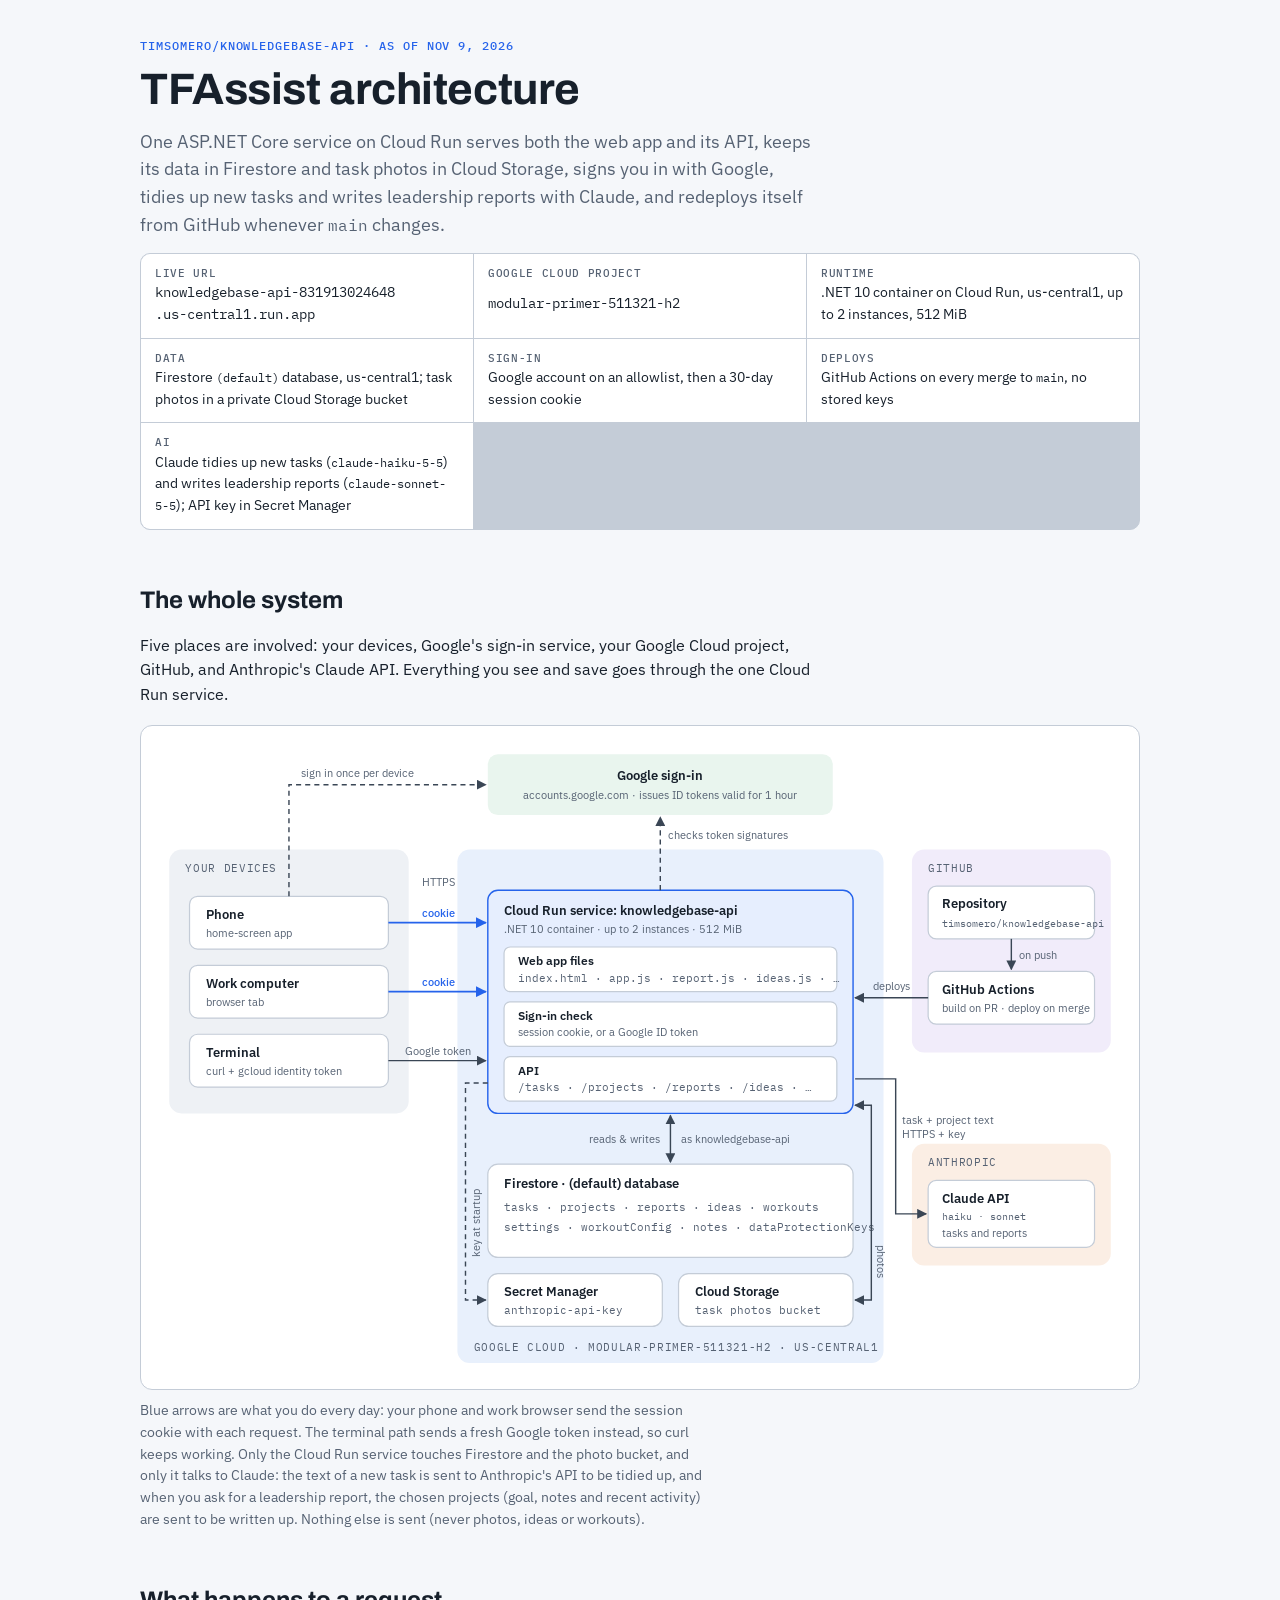
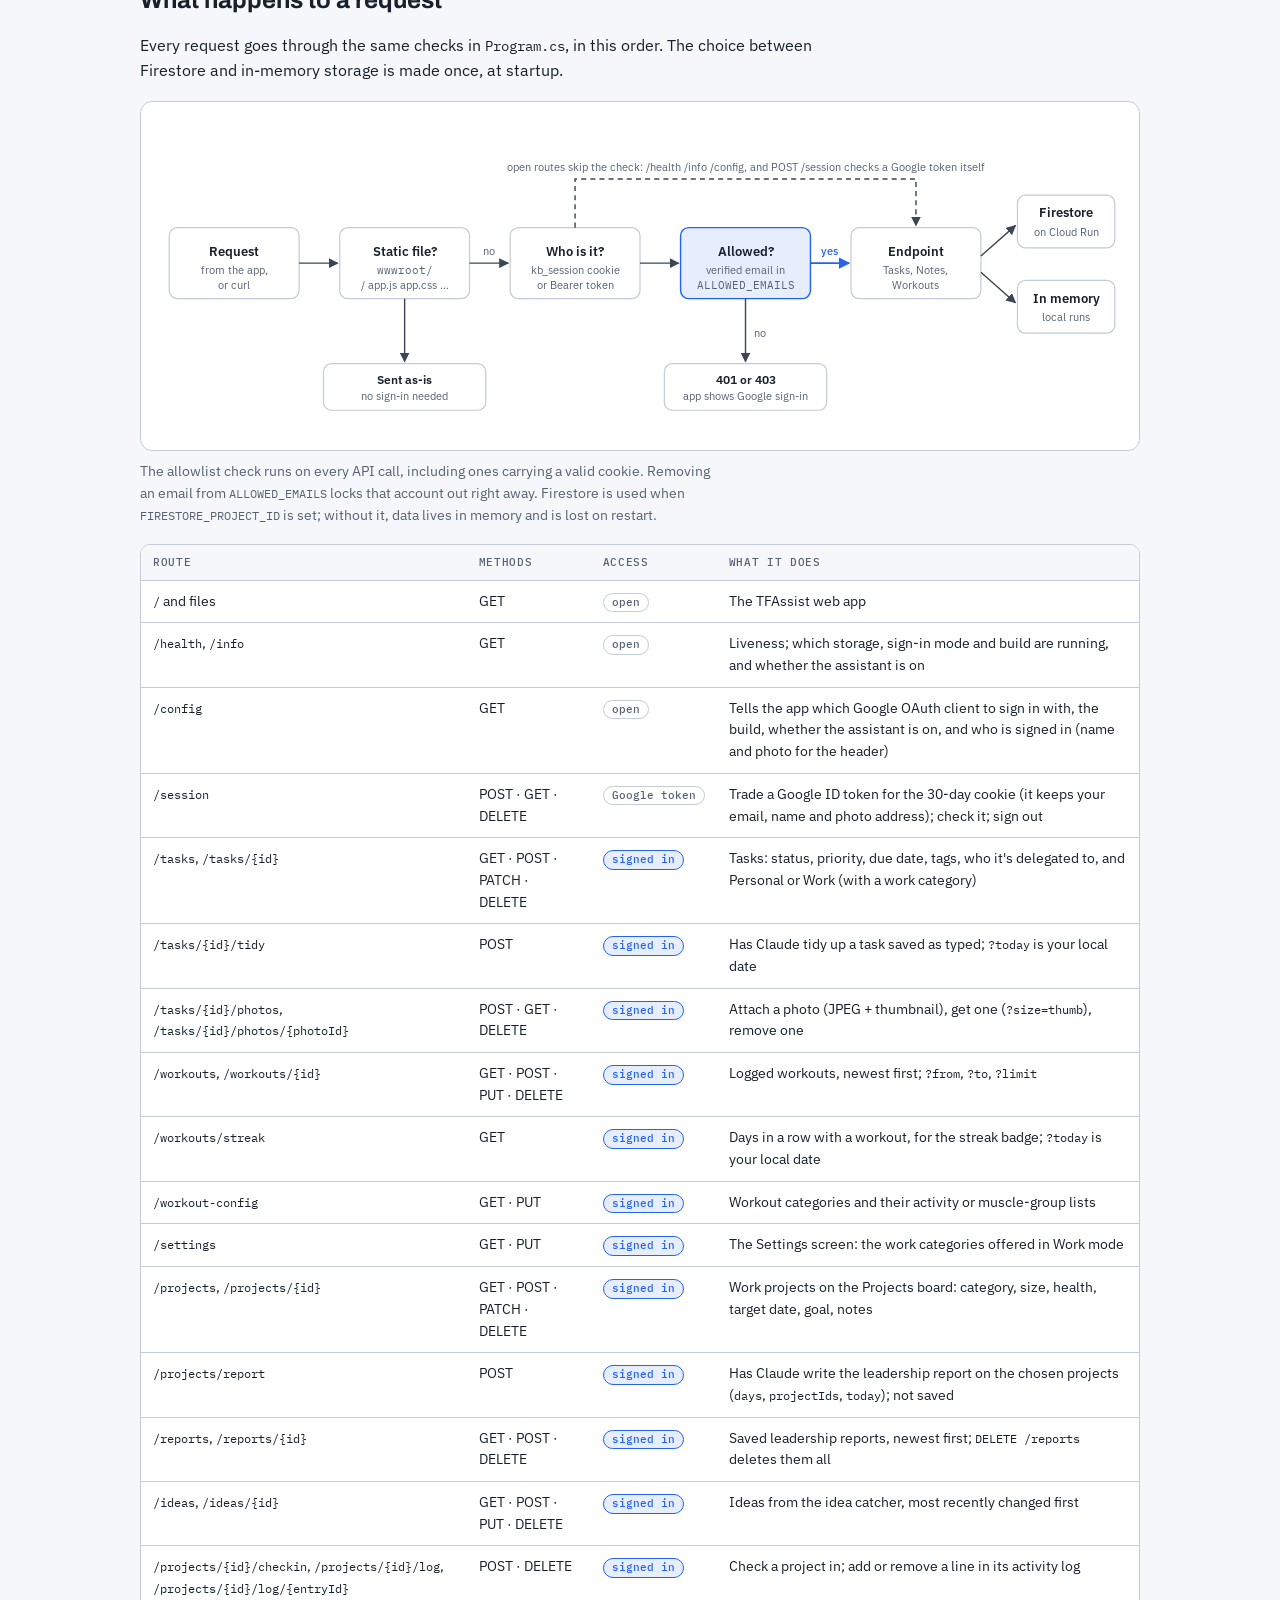
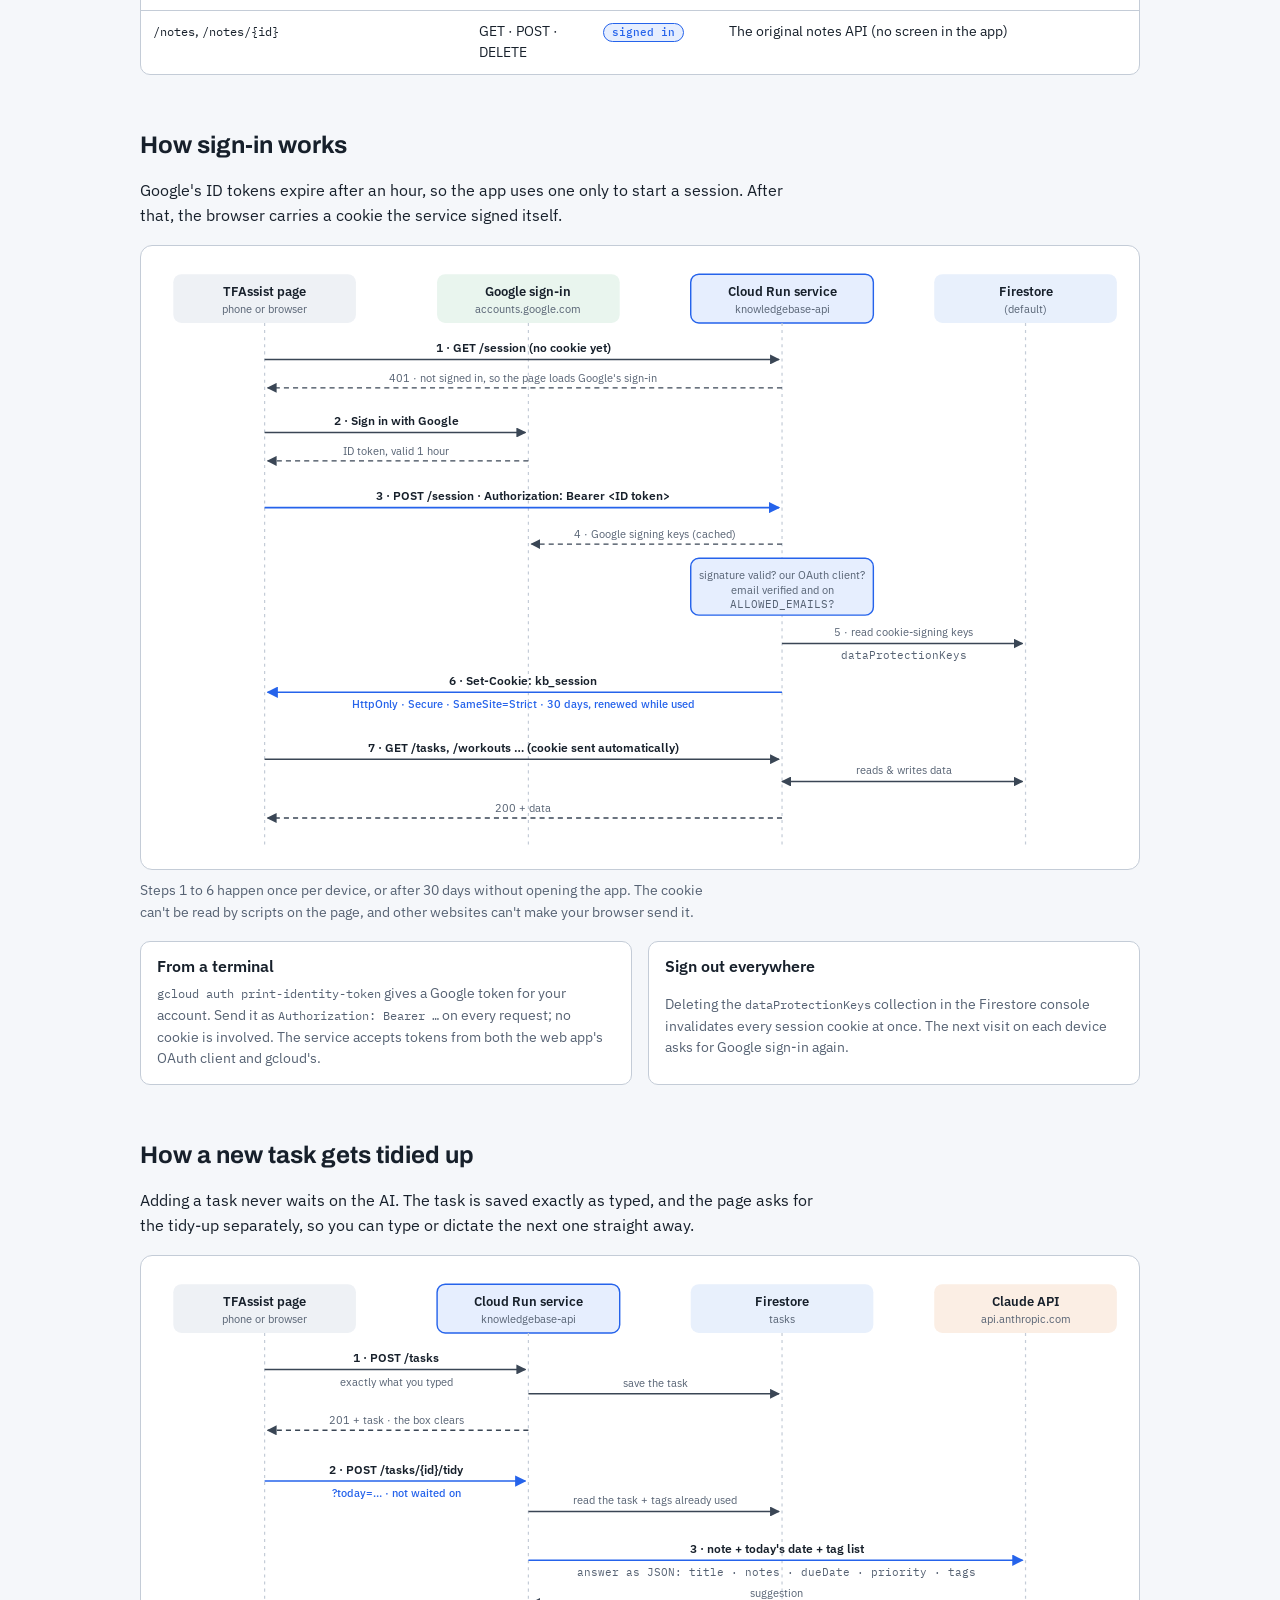
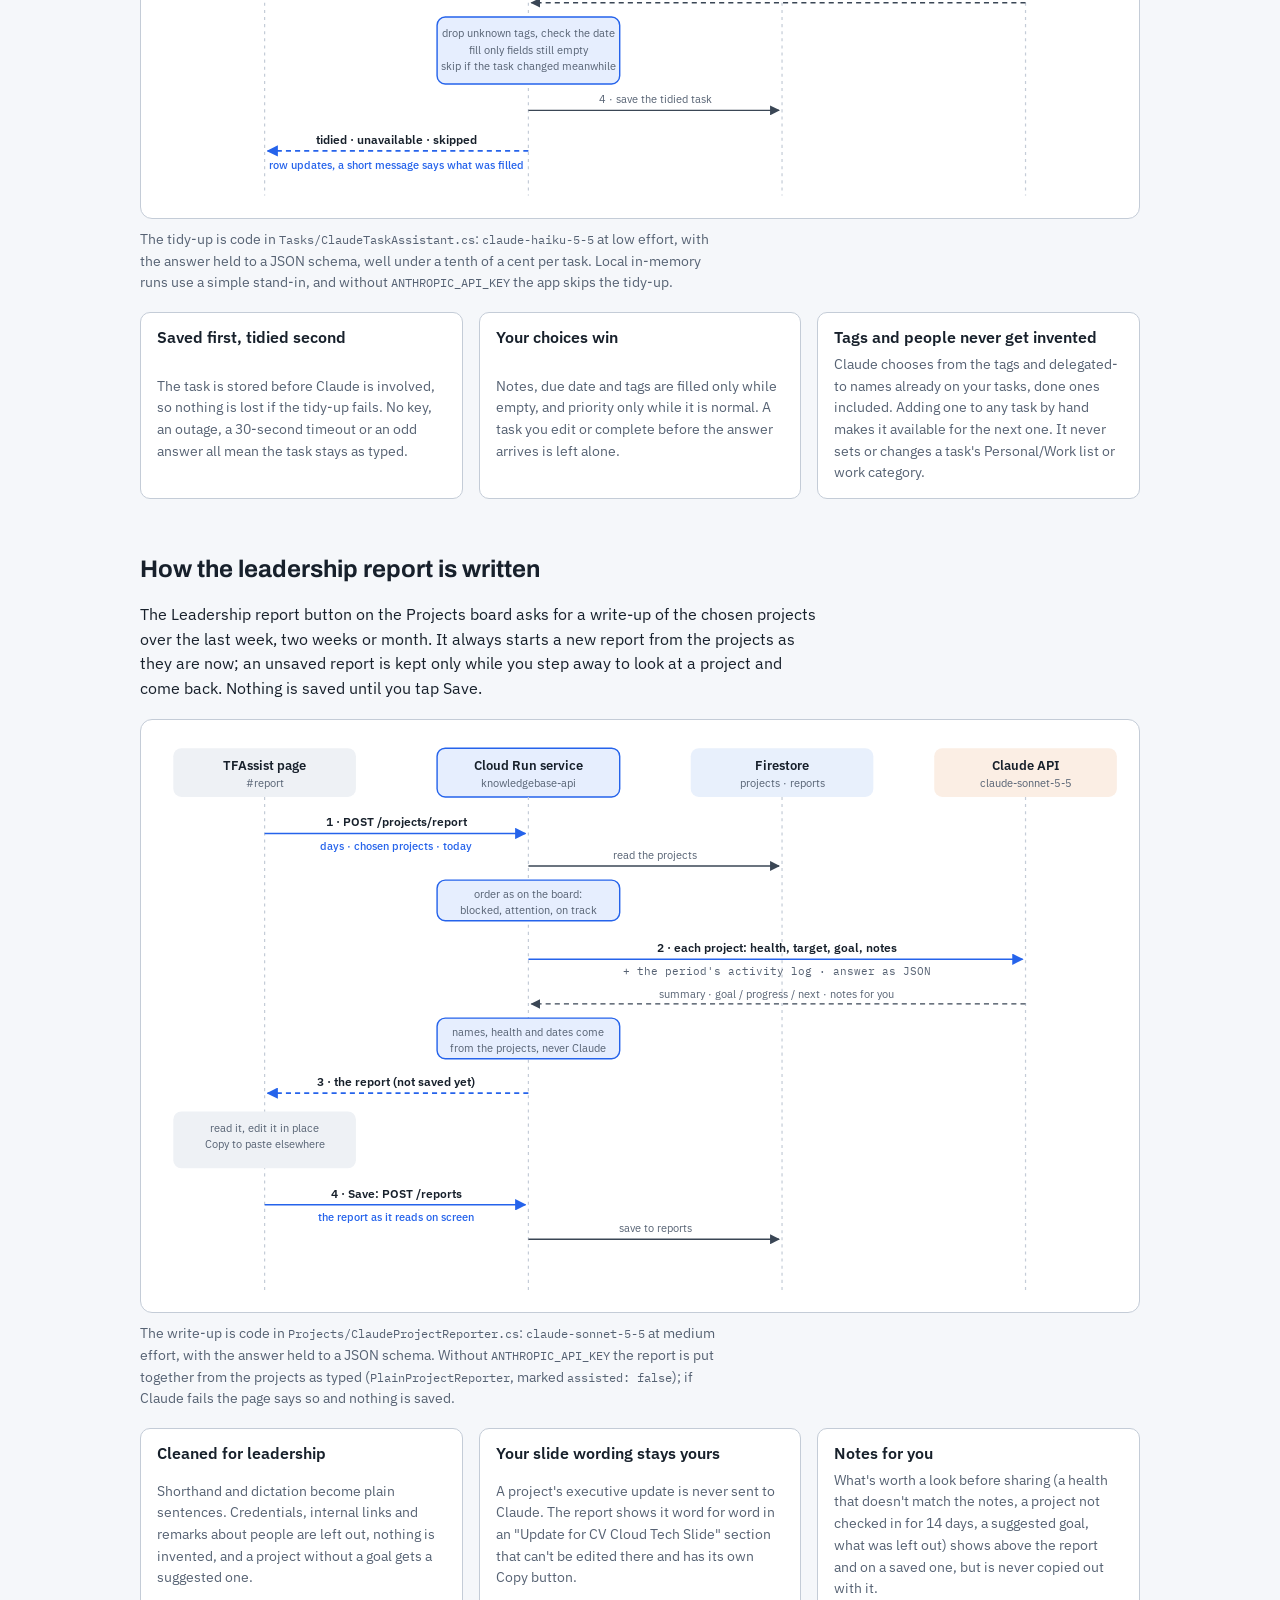
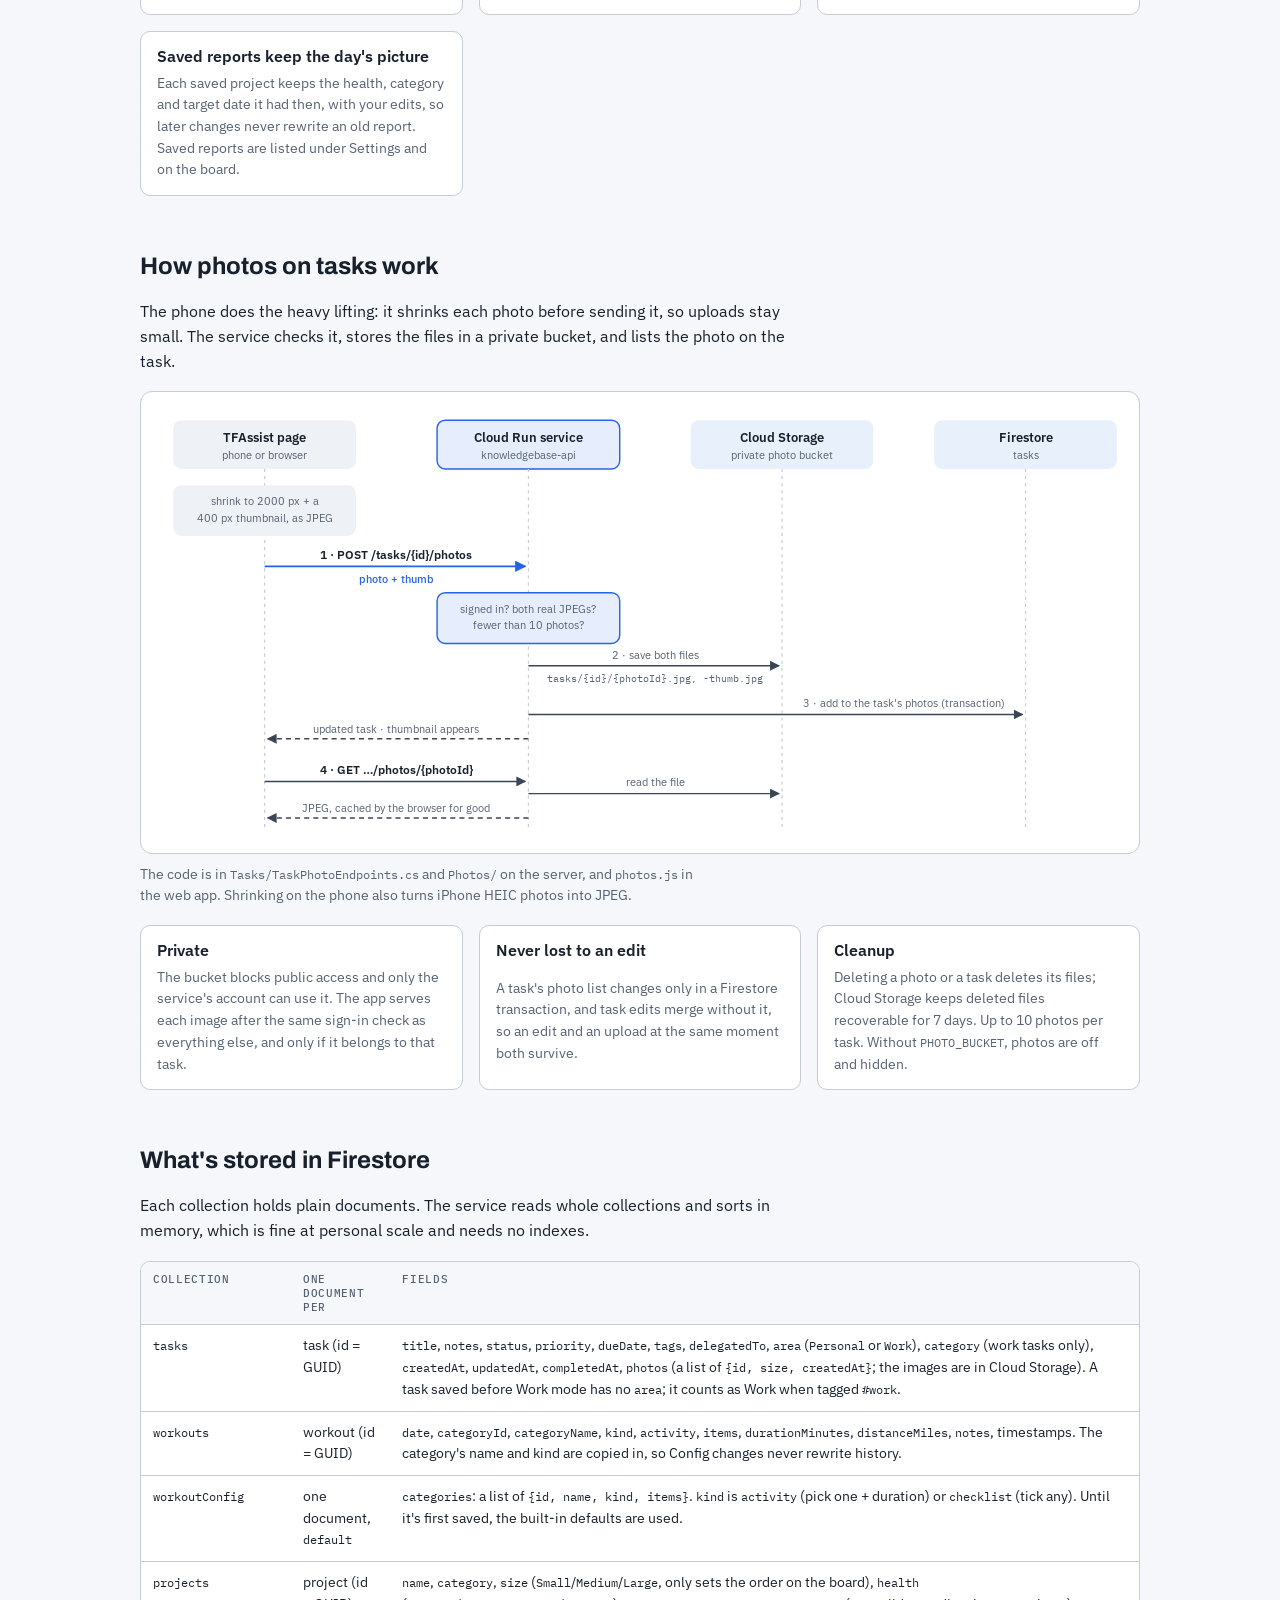
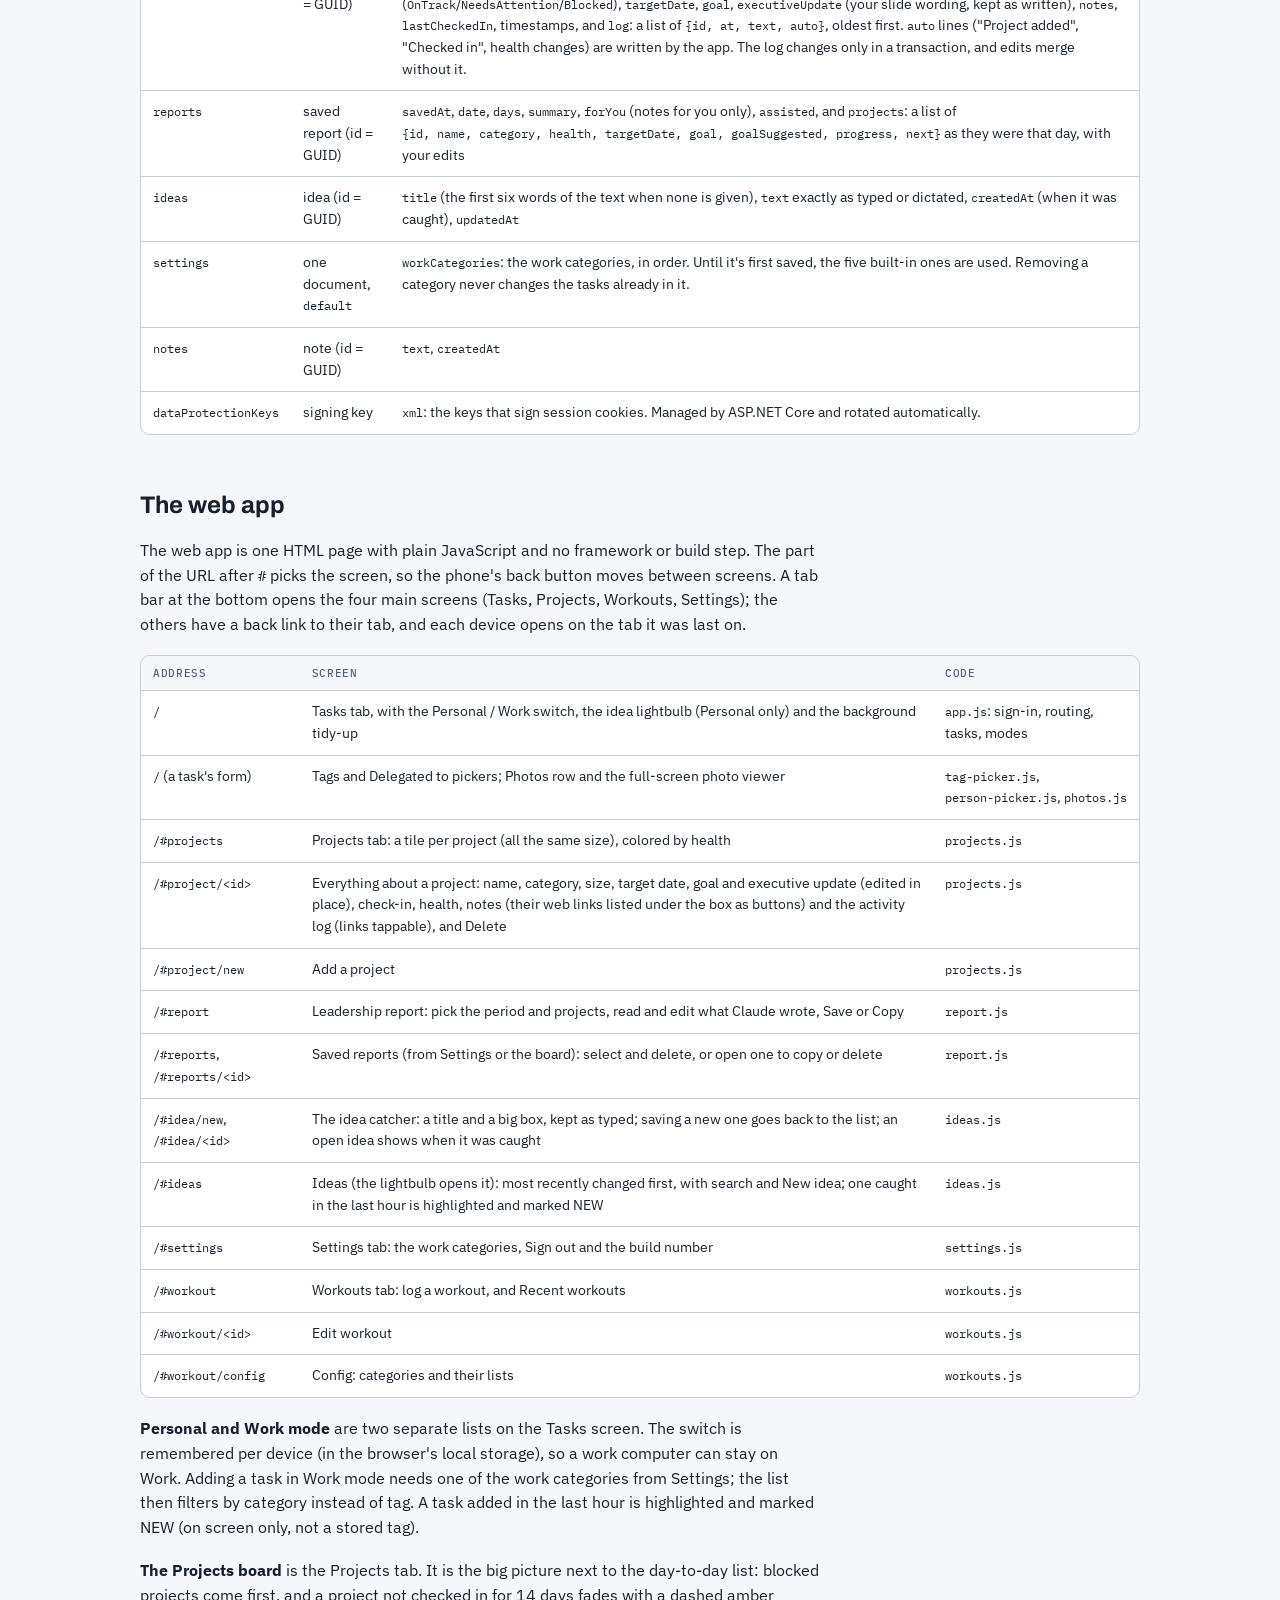
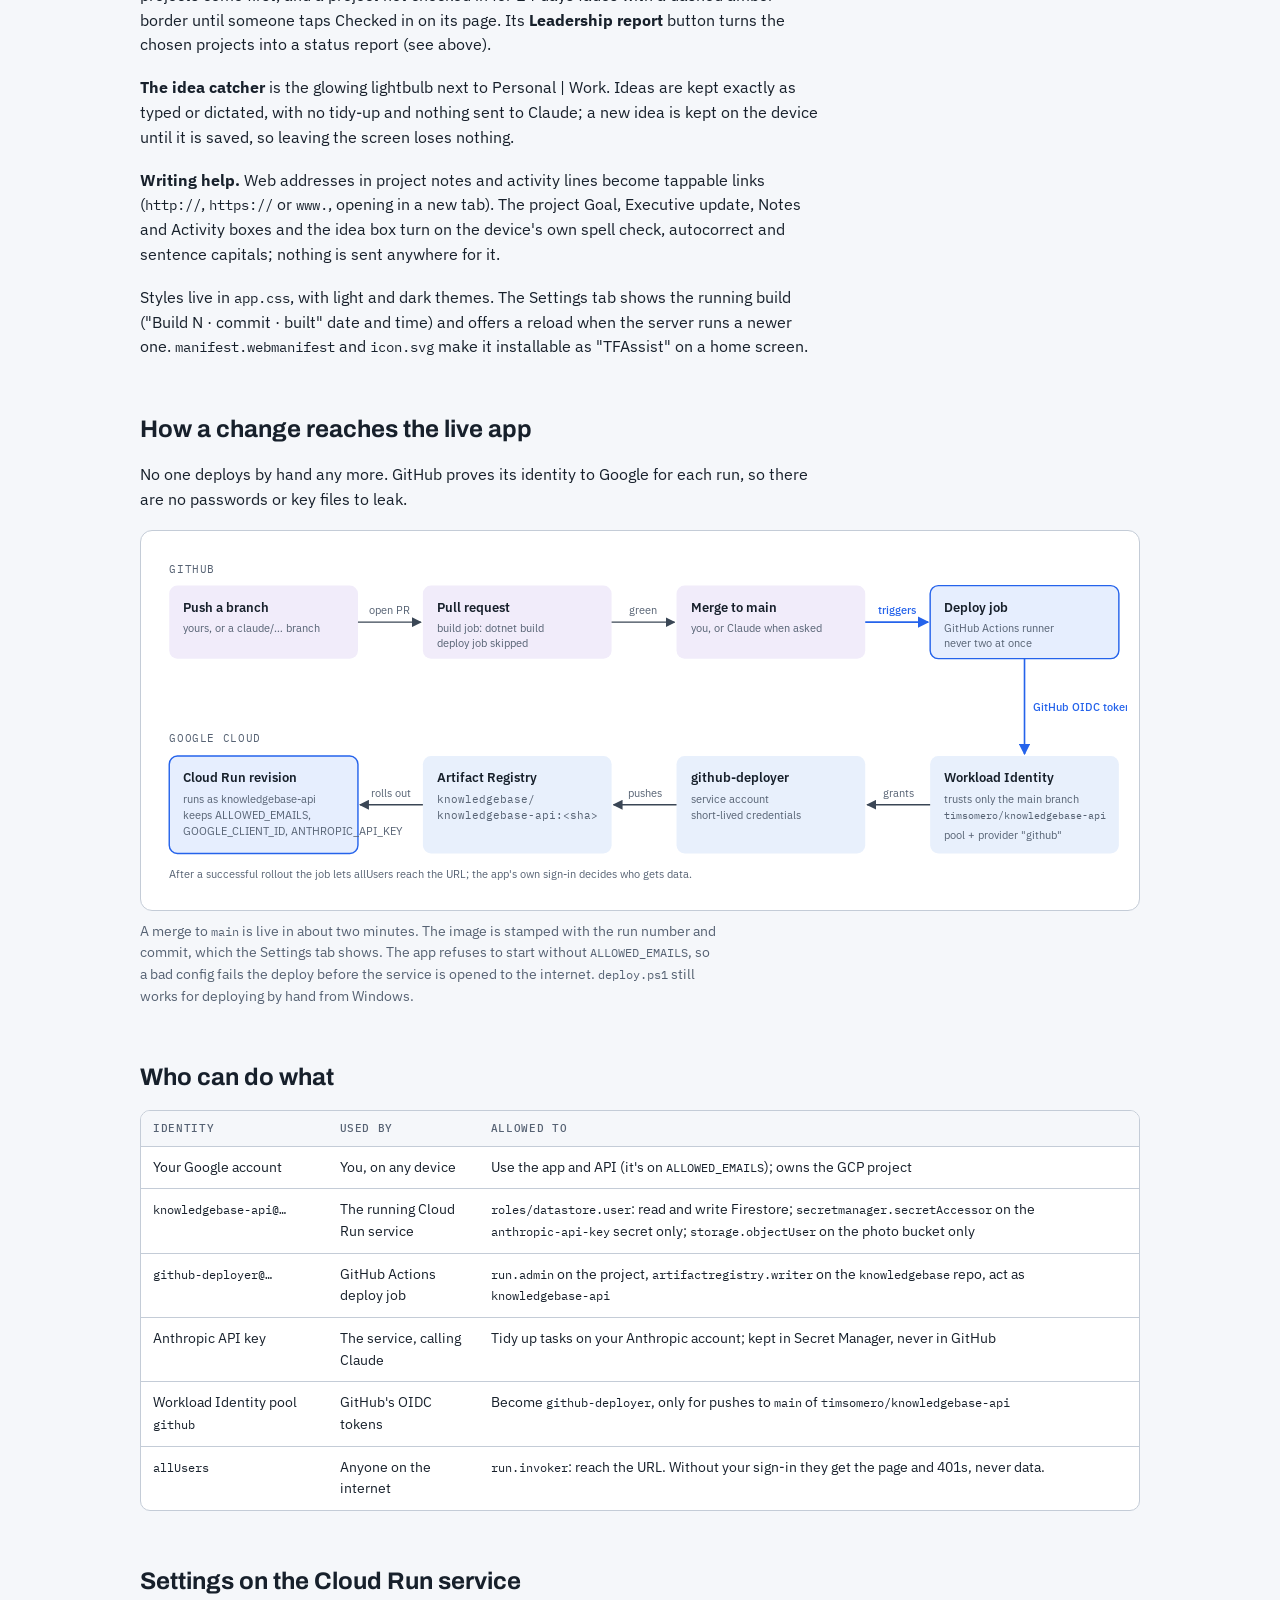
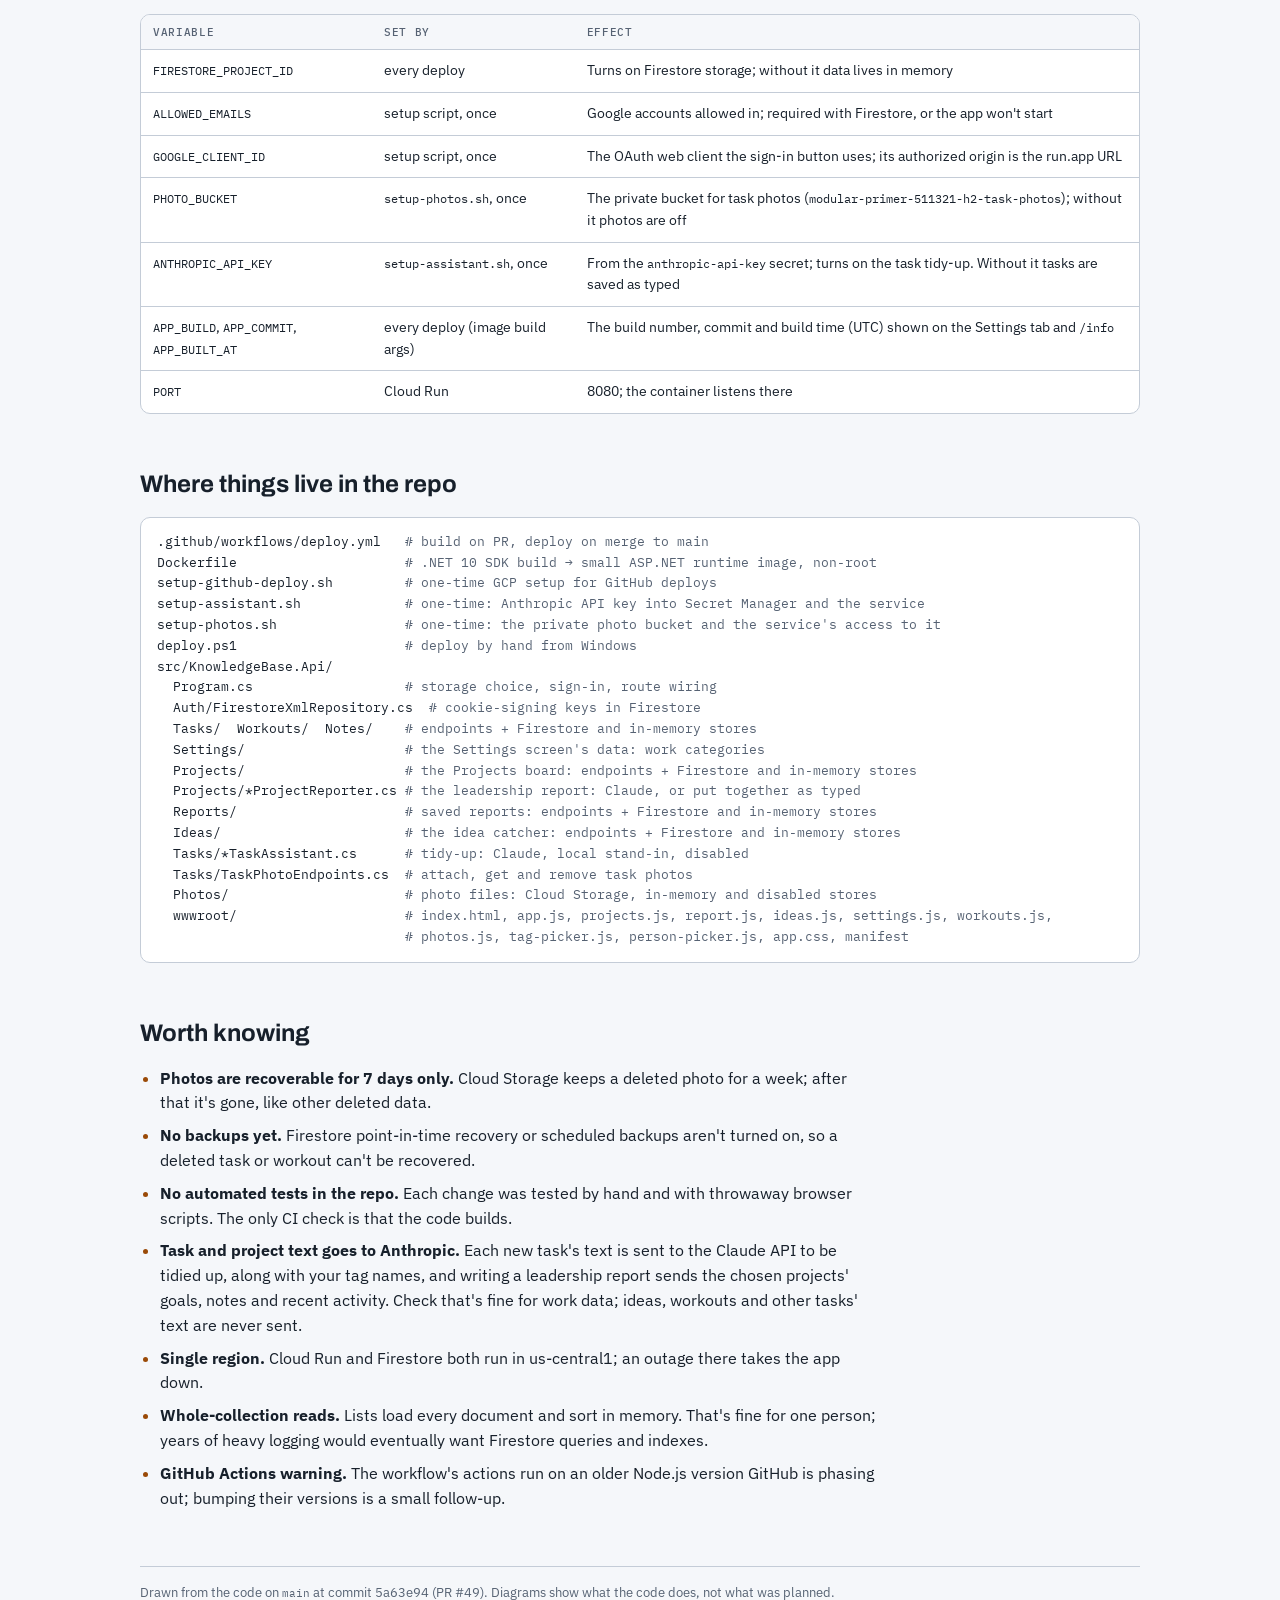
==== docs/architecture.html @ 0ea80b08 "Architecture docs: links, spell check, fresh reports; refresh to PR #49 Both docs now say that web a" ====
<!doctype html>
<html lang="en">
<head>
<meta charset="utf-8">
<meta name="viewport" content="width=device-width, initial-scale=1">
<!-- Architecture overview of TFAssist. Open in a browser; docs/architecture.md has the same content for GitHub. -->
<title>TFAssist Architecture</title>
<link rel="preconnect" href="https://fonts.googleapis.com">
<link rel="preconnect" href="https://fonts.gstatic.com" crossorigin>
<link rel="stylesheet" href="https://fonts.googleapis.com/css2?family=Archivo:wght@600;700&family=IBM+Plex+Sans:wght@400;500;600&family=IBM+Plex+Mono:wght@400;500&display=swap">
<style>
/* Layout: a single reading column of numbered-free sections; each diagram sits in its own scroll box so phones never scroll sideways. */
:root {
  --bg: #f5f7fa;
  --panel: #ffffff;
  --fg: #17202b;
  --muted: #566273;
  --line: #c4ccd7;
  --ink: #3a4655;
  --accent: #2563eb;
  --accent-soft: #e6eefe;
  --z-dev: #eef1f5;
  --z-gcp: #e8f0fc;
  --z-google: #e9f5ee;
  --z-gh: #f1ecfa;
  --z-ai: #fbeee4;
  --warn: #9a4a07;
  --display: "Archivo", "Helvetica Neue", Arial, sans-serif;
  --sans: "IBM Plex Sans", system-ui, -apple-system, "Segoe UI", sans-serif;
  --mono: "IBM Plex Mono", ui-monospace, "SFMono-Regular", Menlo, monospace;
}
@media (prefers-color-scheme: dark) {
  :root:not([data-theme="light"]) {
    --bg: #0f141a; --panel: #161d26; --fg: #e3e8ef; --muted: #9ba7b6; --line: #334050; --ink: #b7c2d0;
    --accent: #7aa7ff; --accent-soft: #1b2a45; --z-dev: #19202a; --z-gcp: #142339; --z-google: #14271d; --z-gh: #211a30; --z-ai: #2b1d14;
    --warn: #f0a35e; color-scheme: dark;
  }
}
:root[data-theme="dark"] {
  --bg: #0f141a; --panel: #161d26; --fg: #e3e8ef; --muted: #9ba7b6; --line: #334050; --ink: #b7c2d0;
  --accent: #7aa7ff; --accent-soft: #1b2a45; --z-dev: #19202a; --z-gcp: #142339; --z-google: #14271d; --z-gh: #211a30; --z-ai: #2b1d14;
  --warn: #f0a35e; color-scheme: dark;
}

body {
  margin: 0;
  background: var(--bg);
  color: var(--fg);
  font: 16px/1.55 var(--sans);
  padding-left: max(16px, env(safe-area-inset-left, 0px));
  padding-right: max(16px, env(safe-area-inset-right, 0px));
}
.wrap { max-width: 1000px; margin: 0 auto; padding-block: 40px 72px; display: grid; gap: 56px; }
header { display: grid; gap: 14px; }
.eyebrow { font: 500 12px/1 var(--mono); letter-spacing: 0.08em; text-transform: uppercase; color: var(--accent); }
h1 { font: 700 clamp(30px, 6vw, 44px)/1.08 var(--display); margin: 0; text-wrap: balance; letter-spacing: -0.01em; }
h2 { font: 700 24px/1.2 var(--display); margin: 0; text-wrap: balance; }
h3 { font: 600 16px/1.3 var(--sans); margin: 0; }
p { margin: 0; max-width: 68ch; }
.lede { font-size: 18px; color: var(--muted); max-width: 62ch; }
section { display: grid; gap: 18px; min-width: 0; }
code, .mono { font-family: var(--mono); font-size: 0.88em; }
a { color: var(--accent); }

.facts { display: grid; grid-template-columns: repeat(auto-fit, minmax(280px, 1fr)); gap: 1px; background: var(--line); border: 1px solid var(--line); border-radius: 10px; overflow: hidden; margin: 0; }
.facts div { background: var(--panel); padding: 12px 14px; display: grid; gap: 2px; min-width: 0; }
.facts dt { font: 500 11px/1.3 var(--mono); letter-spacing: 0.06em; text-transform: uppercase; color: var(--muted); }
.facts dd { margin: 0; font-size: 14px; overflow-wrap: anywhere; }

figure { margin: 0; display: grid; gap: 10px; min-width: 0; }
.scroll { overflow-x: auto; background: var(--panel); border: 1px solid var(--line); border-radius: 12px; padding: 12px; }
.scroll svg { display: block; width: 100%; min-width: 780px; height: auto; color: var(--ink); }
figcaption { font-size: 14px; color: var(--muted); max-width: 72ch; }
.hint { font-size: 12px; color: var(--muted); }
@media (min-width: 820px) { .hint { display: none; } }

/* diagram vocabulary */
.dg text { fill: var(--fg); font-family: var(--sans); }
.dg .t { font-size: 13px; font-weight: 600; }
.dg .s { font-size: 11px; fill: var(--muted); }
.dg .m { font-size: 11px; font-family: var(--mono); fill: var(--muted); }
.dg .lbl { font-size: 11px; fill: var(--muted); }
.dg .lbl-a { font-size: 11px; fill: var(--accent); font-weight: 500; }
.dg .zl { font-size: 10.5px; font-family: var(--mono); letter-spacing: 0.06em; fill: var(--muted); }
.dg .box { fill: var(--panel); stroke: var(--line); stroke-width: 1.2; }
.dg .box-a { fill: var(--accent-soft); stroke: var(--accent); stroke-width: 1.4; }
.dg .z-dev { fill: var(--z-dev); }
.dg .z-gcp { fill: var(--z-gcp); }
.dg .z-google { fill: var(--z-google); }
.dg .z-gh { fill: var(--z-gh); }
.dg .z-ai { fill: var(--z-ai); }
.dg .ln { fill: none; stroke: currentColor; stroke-width: 1.4; }
.dg .ln-a { fill: none; stroke: var(--accent); stroke-width: 1.6; }
.dg .dash { stroke-dasharray: 5 4; }
.dg .life { stroke: var(--line); stroke-width: 1.2; stroke-dasharray: 3 4; }
.dg .head-a { fill: var(--accent); }
.dg .head { fill: currentColor; }

table { border-collapse: collapse; width: 100%; font-size: 14px; min-width: 560px; }
.tbl { overflow-x: auto; border: 1px solid var(--line); border-radius: 10px; background: var(--panel); }
th, td { text-align: left; vertical-align: top; padding: 10px 12px; border-bottom: 1px solid var(--line); }
tr:last-child td { border-bottom: 0; }
th { font: 500 11px/1.3 var(--mono); letter-spacing: 0.06em; text-transform: uppercase; color: var(--muted); background: var(--bg); }
td code { white-space: nowrap; }
.pill { display: inline-block; font: 500 11px/1.6 var(--mono); padding: 0 8px; border-radius: 999px; border: 1px solid var(--line); color: var(--muted); white-space: nowrap; }
.pill.lock { border-color: var(--accent); color: var(--accent); background: var(--accent-soft); }

.two { display: grid; grid-template-columns: repeat(auto-fit, minmax(280px, 1fr)); gap: 16px; }
.note { background: var(--panel); border: 1px solid var(--line); border-radius: 10px; padding: 14px 16px; display: grid; gap: 6px; min-width: 0; }
.note p { font-size: 14px; color: var(--muted); }
pre { margin: 0; overflow-x: auto; background: var(--panel); border: 1px solid var(--line); border-radius: 10px; padding: 14px 16px; font: 13px/1.6 var(--mono); }
pre .c { color: var(--muted); }
ul.gaps { margin: 0; padding-left: 20px; display: grid; gap: 8px; max-width: 72ch; }
ul.gaps li::marker { color: var(--warn); }
footer { font-size: 13px; color: var(--muted); border-top: 1px solid var(--line); padding-top: 16px; }
</style>
</head>
<body>

<div class="wrap">
  <header>
    <span class="eyebrow">timsomero/knowledgebase-api · as of Nov 9, 2026</span>
    <h1>TFAssist architecture</h1>
    <p class="lede">One ASP.NET Core service on Cloud Run serves both the web app and its API, keeps its data in Firestore and task photos in Cloud Storage, signs you in with Google, tidies up new tasks and writes leadership reports with Claude, and redeploys itself from GitHub whenever <code>main</code> changes.</p>
    <dl class="facts">
      <div><dt>Live URL</dt><dd class="mono">knowledgebase-api-831913024648<br>.us-central1.run.app</dd></div>
      <div><dt>Google Cloud project</dt><dd class="mono">modular-primer-511321-h2</dd></div>
      <div><dt>Runtime</dt><dd>.NET 10 container on Cloud Run, us-central1, up to 2 instances, 512 MiB</dd></div>
      <div><dt>Data</dt><dd>Firestore <span class="mono">(default)</span> database, us-central1; task photos in a private Cloud Storage bucket</dd></div>
      <div><dt>Sign-in</dt><dd>Google account on an allowlist, then a 30-day session cookie</dd></div>
      <div><dt>Deploys</dt><dd>GitHub Actions on every merge to <code>main</code>, no stored keys</dd></div>
      <div><dt>AI</dt><dd>Claude tidies up new tasks (<span class="mono">claude-haiku-5-5</span>) and writes leadership reports (<span class="mono">claude-sonnet-5-5</span>); API key in Secret Manager</dd></div>
    </dl>
  </header>

  <section id="overview">
    <h2>The whole system</h2>
    <p>Five places are involved: your devices, Google's sign-in service, your Google Cloud project, GitHub, and Anthropic's Claude API. Everything you see and save goes through the one Cloud Run service.</p>
    <figure>
      <div class="scroll">
        <svg class="dg" viewBox="0 0 960 630" role="img" aria-label="Your phone, work computer and terminal call the Cloud Run service over HTTPS. The service holds the web app files, the sign-in check and the API, and reads and writes Firestore as the knowledgebase-api service account. It gets its Anthropic API key from Secret Manager at startup, keeps task photos in a private Cloud Storage bucket, and sends new tasks to the Claude API to be tidied up. Devices sign in with Google once; the service checks Google token signatures. GitHub Actions deploys new versions to Cloud Run.">
          <defs>
            <marker id="o-h" viewBox="0 0 10 10" refX="9" refY="5" markerWidth="7" markerHeight="7" orient="auto-start-reverse"><path class="head" d="M0 0L10 5L0 10z"/></marker>
            <marker id="o-ha" viewBox="0 0 10 10" refX="9" refY="5" markerWidth="7" markerHeight="7" orient="auto-start-reverse"><path class="head-a" d="M0 0L10 5L0 10z"/></marker>
          </defs>

          <!-- Google sign-in -->
          <rect class="z-google" x="330" y="16" width="340" height="60" rx="10"/>
          <text class="t" x="500" y="41" text-anchor="middle">Google sign-in</text>
          <text class="s" x="500" y="60" text-anchor="middle">accounts.google.com · issues ID tokens valid for 1 hour</text>

          <!-- Devices -->
          <rect class="z-dev" x="16" y="110" width="236" height="260" rx="12"/>
          <text class="zl" x="32" y="132">YOUR DEVICES</text>
          <rect class="box" x="36" y="156" width="196" height="52" rx="8"/>
          <text class="t" x="52" y="178">Phone</text>
          <text class="s" x="52" y="196">home-screen app</text>
          <rect class="box" x="36" y="224" width="196" height="52" rx="8"/>
          <text class="t" x="52" y="246">Work computer</text>
          <text class="s" x="52" y="264">browser tab</text>
          <rect class="box" x="36" y="292" width="196" height="52" rx="8"/>
          <text class="t" x="52" y="314">Terminal</text>
          <text class="s" x="52" y="332">curl + gcloud identity token</text>

          <!-- Google Cloud -->
          <rect class="z-gcp" x="300" y="110" width="420" height="506" rx="12"/>
          <text class="zl" x="316" y="604">GOOGLE CLOUD · MODULAR-PRIMER-511321-H2 · US-CENTRAL1</text>
          <rect class="box-a" x="330" y="150" width="360" height="220" rx="10"/>
          <text class="t" x="346" y="174">Cloud Run service: knowledgebase-api</text>
          <text class="s" x="346" y="192">.NET 10 container · up to 2 instances · 512 MiB</text>
          <rect class="box" x="346" y="206" width="328" height="44" rx="6"/>
          <text class="t" x="360" y="224" style="font-size:12px">Web app files</text>
          <text class="m" x="360" y="240">index.html · app.js · report.js · ideas.js · …</text>
          <rect class="box" x="346" y="260" width="328" height="44" rx="6"/>
          <text class="t" x="360" y="278" style="font-size:12px">Sign-in check</text>
          <text class="s" x="360" y="294">session cookie, or a Google ID token</text>
          <rect class="box" x="346" y="314" width="328" height="44" rx="6"/>
          <text class="t" x="360" y="332" style="font-size:12px">API</text>
          <text class="m" x="360" y="348">/tasks · /projects · /reports · /ideas · …</text>

          <rect class="box" x="330" y="420" width="360" height="92" rx="10"/>
          <text class="t" x="346" y="444">Firestore · (default) database</text>
          <text class="m" x="346" y="466">tasks · projects · reports · ideas · workouts</text>
          <text class="m" x="346" y="486">settings · workoutConfig · notes · dataProtectionKeys</text>

          <rect class="box" x="330" y="528" width="172" height="52" rx="10"/>
          <text class="t" x="346" y="550">Secret Manager</text>
          <text class="m" x="346" y="568">anthropic-api-key</text>
          <rect class="box" x="518" y="528" width="172" height="52" rx="10"/>
          <text class="t" x="534" y="550">Cloud Storage</text>
          <text class="m" x="534" y="568">task photos bucket</text>

          <!-- Anthropic -->
          <rect class="z-ai" x="748" y="400" width="196" height="120" rx="12"/>
          <text class="zl" x="764" y="422">ANTHROPIC</text>
          <rect class="box" x="764" y="436" width="164" height="66" rx="8"/>
          <text class="t" x="778" y="458">Claude API</text>
          <text class="m" x="778" y="475" style="font-size:10px">haiku · sonnet</text>
          <text class="s" x="778" y="492">tasks and reports</text>

          <!-- GitHub -->
          <rect class="z-gh" x="748" y="110" width="196" height="200" rx="12"/>
          <text class="zl" x="764" y="132">GITHUB</text>
          <rect class="box" x="764" y="146" width="164" height="52" rx="8"/>
          <text class="t" x="778" y="168">Repository</text>
          <text class="m" x="778" y="186" style="font-size:10px">timsomero/knowledgebase-api</text>
          <rect class="box" x="764" y="230" width="164" height="52" rx="8"/>
          <text class="t" x="778" y="252">GitHub Actions</text>
          <text class="s" x="778" y="270">build on PR · deploy on merge</text>

          <!-- arrows: devices to service -->
          <text class="lbl" x="281" y="146" text-anchor="middle">HTTPS</text>
          <line class="ln-a" x1="232" y1="182" x2="328" y2="182" marker-end="url(#o-ha)"/>
          <text class="lbl-a" x="281" y="176" text-anchor="middle">cookie</text>
          <line class="ln-a" x1="232" y1="250" x2="328" y2="250" marker-end="url(#o-ha)"/>
          <text class="lbl-a" x="281" y="244" text-anchor="middle">cookie</text>
          <line class="ln" x1="232" y1="318" x2="328" y2="318" marker-end="url(#o-h)"/>
          <text class="lbl" x="281" y="312" text-anchor="middle">Google token</text>

          <!-- sign in with Google -->
          <path class="ln dash" d="M134 156 V46 H328" marker-end="url(#o-h)"/>
          <text class="lbl" x="146" y="38">sign in once per device</text>
          <!-- service checks signatures -->
          <line class="ln dash" x1="500" y1="150" x2="500" y2="78" marker-end="url(#o-h)"/>
          <text class="lbl" x="508" y="100">checks token signatures</text>

          <!-- service to Firestore -->
          <line class="ln" x1="510" y1="372" x2="510" y2="418" marker-start="url(#o-h)" marker-end="url(#o-h)"/>
          <text class="lbl" x="500" y="399" text-anchor="end">reads &amp; writes</text>
          <text class="lbl" x="520" y="399">as knowledgebase-api</text>

          <!-- service to Secret Manager and Claude -->
          <path class="ln dash" d="M330 340 H308 V554 H328" marker-end="url(#o-h)"/>
          <text class="lbl" x="322" y="512" transform="rotate(-90 322 512)">key at startup</text>
          <path class="ln" d="M692 336 H732 V469 H762" marker-end="url(#o-h)"/>
          <path class="ln" d="M692 362 H708 V554 H692" marker-start="url(#o-h)" marker-end="url(#o-h)"/>
          <text class="lbl" x="714" y="500" transform="rotate(90 714 500)">photos</text>
          <text class="lbl" x="738" y="380">task + project text</text>
          <text class="lbl" x="738" y="394">HTTPS + key</text>

          <!-- GitHub -->
          <line class="ln" x1="846" y1="198" x2="846" y2="228" marker-end="url(#o-h)"/>
          <text class="lbl" x="854" y="218">on push</text>
          <line class="ln" x1="764" y1="256" x2="692" y2="256" marker-end="url(#o-h)"/>
          <text class="lbl" x="728" y="248" text-anchor="middle">deploys</text>
        </svg>
      </div>
      <p class="hint">Swipe sideways to see the whole diagram.</p>
      <figcaption>Blue arrows are what you do every day: your phone and work browser send the session cookie with each request. The terminal path sends a fresh Google token instead, so curl keeps working. Only the Cloud Run service touches Firestore and the photo bucket, and only it talks to Claude: the text of a new task is sent to Anthropic's API to be tidied up, and when you ask for a leadership report, the chosen projects (goal, notes and recent activity) are sent to be written up. Nothing else is sent (never photos, ideas or workouts).</figcaption>
    </figure>
  </section>

  <section id="request">
    <h2>What happens to a request</h2>
    <p>Every request goes through the same checks in <code>Program.cs</code>, in this order. The choice between Firestore and in-memory storage is made once, at startup.</p>
    <figure>
      <div class="scroll">
        <svg class="dg" viewBox="0 0 960 320" role="img" aria-label="A request is first matched against the web app files, which are sent without sign-in. Otherwise the service works out who is calling from the session cookie or a bearer token, then checks the email is verified and on the allowlist, returning 401 or 403 if not. Allowed requests reach the endpoint, which uses a store backed by Firestore on Cloud Run or memory when run locally. Health, info, config and session routes skip the allowlist check.">
          <defs>
            <marker id="r-h" viewBox="0 0 10 10" refX="9" refY="5" markerWidth="7" markerHeight="7" orient="auto-start-reverse"><path class="head" d="M0 0L10 5L0 10z"/></marker>
            <marker id="r-ha" viewBox="0 0 10 10" refX="9" refY="5" markerWidth="7" markerHeight="7" orient="auto-start-reverse"><path class="head-a" d="M0 0L10 5L0 10z"/></marker>
          </defs>
          <rect class="box" x="16" y="112" width="128" height="70" rx="8"/>
          <text class="t" x="80" y="140" text-anchor="middle">Request</text>
          <text class="s" x="80" y="158" text-anchor="middle">from the app,</text>
          <text class="s" x="80" y="172" text-anchor="middle">or curl</text>

          <rect class="box" x="184" y="112" width="128" height="70" rx="8"/>
          <text class="t" x="248" y="140" text-anchor="middle">Static file?</text>
          <text class="m" x="248" y="158" text-anchor="middle">wwwroot/</text>
          <text class="s" x="248" y="172" text-anchor="middle">/ app.js app.css …</text>

          <rect class="box" x="352" y="112" width="128" height="70" rx="8"/>
          <text class="t" x="416" y="140" text-anchor="middle">Who is it?</text>
          <text class="s" x="416" y="158" text-anchor="middle">kb_session cookie</text>
          <text class="s" x="416" y="172" text-anchor="middle">or Bearer token</text>

          <rect class="box-a" x="520" y="112" width="128" height="70" rx="8"/>
          <text class="t" x="584" y="140" text-anchor="middle">Allowed?</text>
          <text class="s" x="584" y="158" text-anchor="middle">verified email in</text>
          <text class="m" x="584" y="172" text-anchor="middle">ALLOWED_EMAILS</text>

          <rect class="box" x="688" y="112" width="128" height="70" rx="8"/>
          <text class="t" x="752" y="140" text-anchor="middle">Endpoint</text>
          <text class="s" x="752" y="158" text-anchor="middle">Tasks, Notes,</text>
          <text class="s" x="752" y="172" text-anchor="middle">Workouts</text>

          <rect class="box" x="852" y="80" width="96" height="52" rx="8"/>
          <text class="t" x="900" y="102" text-anchor="middle">Firestore</text>
          <text class="s" x="900" y="120" text-anchor="middle">on Cloud Run</text>
          <rect class="box" x="852" y="164" width="96" height="52" rx="8"/>
          <text class="t" x="900" y="186" text-anchor="middle">In memory</text>
          <text class="s" x="900" y="204" text-anchor="middle">local runs</text>

          <line class="ln" x1="144" y1="147" x2="182" y2="147" marker-end="url(#r-h)"/>
          <line class="ln" x1="312" y1="147" x2="350" y2="147" marker-end="url(#r-h)"/>
          <text class="lbl" x="331" y="139" text-anchor="middle">no</text>
          <line class="ln" x1="480" y1="147" x2="518" y2="147" marker-end="url(#r-h)"/>
          <line class="ln-a" x1="648" y1="147" x2="686" y2="147" marker-end="url(#r-ha)"/>
          <text class="lbl-a" x="667" y="139" text-anchor="middle">yes</text>
          <line class="ln" x1="816" y1="140" x2="850" y2="110" marker-end="url(#r-h)"/>
          <line class="ln" x1="816" y1="156" x2="850" y2="186" marker-end="url(#r-h)"/>

          <!-- branches down -->
          <line class="ln" x1="248" y1="182" x2="248" y2="244" marker-end="url(#r-h)"/>
          <rect class="box" x="168" y="246" width="160" height="46" rx="8"/>
          <text class="t" x="248" y="266" text-anchor="middle" style="font-size:12px">Sent as-is</text>
          <text class="s" x="248" y="282" text-anchor="middle">no sign-in needed</text>

          <line class="ln" x1="584" y1="182" x2="584" y2="244" marker-end="url(#r-h)"/>
          <text class="lbl" x="592" y="220">no</text>
          <rect class="box" x="504" y="246" width="160" height="46" rx="8"/>
          <text class="t" x="584" y="266" text-anchor="middle" style="font-size:12px">401 or 403</text>
          <text class="s" x="584" y="282" text-anchor="middle">app shows Google sign-in</text>

          <!-- open routes skip the allowlist -->
          <path class="ln dash" d="M416 112 V64 H752 V110" marker-end="url(#r-h)"/>
          <text class="lbl" x="584" y="56" text-anchor="middle">open routes skip the check: /health /info /config, and POST /session checks a Google token itself</text>
        </svg>
      </div>
      <p class="hint">Swipe sideways to see the whole diagram.</p>
      <figcaption>The allowlist check runs on every API call, including ones carrying a valid cookie. Removing an email from <code>ALLOWED_EMAILS</code> locks that account out right away. Firestore is used when <code>FIRESTORE_PROJECT_ID</code> is set; without it, data lives in memory and is lost on restart.</figcaption>
    </figure>

    <div class="tbl">
      <table>
        <thead><tr><th>Route</th><th>Methods</th><th>Access</th><th>What it does</th></tr></thead>
        <tbody>
          <tr><td><code>/</code> and files</td><td>GET</td><td><span class="pill">open</span></td><td>The TFAssist web app</td></tr>
          <tr><td><code>/health</code>, <code>/info</code></td><td>GET</td><td><span class="pill">open</span></td><td>Liveness; which storage, sign-in mode and build are running, and whether the assistant is on</td></tr>
          <tr><td><code>/config</code></td><td>GET</td><td><span class="pill">open</span></td><td>Tells the app which Google OAuth client to sign in with, the build, whether the assistant is on, and who is signed in (name and photo for the header)</td></tr>
          <tr><td><code>/session</code></td><td>POST · GET · DELETE</td><td><span class="pill">Google token</span></td><td>Trade a Google ID token for the 30-day cookie (it keeps your email, name and photo address); check it; sign out</td></tr>
          <tr><td><code>/tasks</code>, <code>/tasks/{id}</code></td><td>GET · POST · PATCH · DELETE</td><td><span class="pill lock">signed in</span></td><td>Tasks: status, priority, due date, tags, who it's delegated to, and Personal or Work (with a work category)</td></tr>
          <tr><td><code>/tasks/{id}/tidy</code></td><td>POST</td><td><span class="pill lock">signed in</span></td><td>Has Claude tidy up a task saved as typed; <code>?today</code> is your local date</td></tr>
          <tr><td><code>/tasks/{id}/photos</code>, <code>/tasks/{id}/photos/{photoId}</code></td><td>POST · GET · DELETE</td><td><span class="pill lock">signed in</span></td><td>Attach a photo (JPEG + thumbnail), get one (<code>?size=thumb</code>), remove one</td></tr>
          <tr><td><code>/workouts</code>, <code>/workouts/{id}</code></td><td>GET · POST · PUT · DELETE</td><td><span class="pill lock">signed in</span></td><td>Logged workouts, newest first; <code>?from</code>, <code>?to</code>, <code>?limit</code></td></tr>
          <tr><td><code>/workouts/streak</code></td><td>GET</td><td><span class="pill lock">signed in</span></td><td>Days in a row with a workout, for the streak badge; <code>?today</code> is your local date</td></tr>
          <tr><td><code>/workout-config</code></td><td>GET · PUT</td><td><span class="pill lock">signed in</span></td><td>Workout categories and their activity or muscle-group lists</td></tr>
          <tr><td><code>/settings</code></td><td>GET · PUT</td><td><span class="pill lock">signed in</span></td><td>The Settings screen: the work categories offered in Work mode</td></tr>
          <tr><td><code>/projects</code>, <code>/projects/{id}</code></td><td>GET · POST · PATCH · DELETE</td><td><span class="pill lock">signed in</span></td><td>Work projects on the Projects board: category, size, health, target date, goal, notes</td></tr>
          <tr><td><code>/projects/report</code></td><td>POST</td><td><span class="pill lock">signed in</span></td><td>Has Claude write the leadership report on the chosen projects (<code>days</code>, <code>projectIds</code>, <code>today</code>); not saved</td></tr>
          <tr><td><code>/reports</code>, <code>/reports/{id}</code></td><td>GET · POST · DELETE</td><td><span class="pill lock">signed in</span></td><td>Saved leadership reports, newest first; <code>DELETE /reports</code> deletes them all</td></tr>
          <tr><td><code>/ideas</code>, <code>/ideas/{id}</code></td><td>GET · POST · PUT · DELETE</td><td><span class="pill lock">signed in</span></td><td>Ideas from the idea catcher, most recently changed first</td></tr>
          <tr><td><code>/projects/{id}/checkin</code>, <code>/projects/{id}/log</code>, <code>/projects/{id}/log/{entryId}</code></td><td>POST · DELETE</td><td><span class="pill lock">signed in</span></td><td>Check a project in; add or remove a line in its activity log</td></tr>
          <tr><td><code>/notes</code>, <code>/notes/{id}</code></td><td>GET · POST · DELETE</td><td><span class="pill lock">signed in</span></td><td>The original notes API (no screen in the app)</td></tr>
        </tbody>
      </table>
    </div>
  </section>

  <section id="signin">
    <h2>How sign-in works</h2>
    <p>Google's ID tokens expire after an hour, so the app uses one only to start a session. After that, the browser carries a cookie the service signed itself.</p>
    <figure>
      <div class="scroll">
        <svg class="dg" viewBox="0 0 960 590" role="img" aria-label="Sequence: the page asks the service for a session and gets 401. It signs in with Google and receives a one-hour ID token, then posts it to /session. The service checks the token against Google's signing keys, the OAuth client and the email allowlist, reads its cookie-signing keys from Firestore, and returns a 30-day HttpOnly session cookie. Later API calls send the cookie automatically and renew it.">
          <defs>
            <marker id="s-h" viewBox="0 0 10 10" refX="9" refY="5" markerWidth="7" markerHeight="7" orient="auto-start-reverse"><path class="head" d="M0 0L10 5L0 10z"/></marker>
            <marker id="s-ha" viewBox="0 0 10 10" refX="9" refY="5" markerWidth="7" markerHeight="7" orient="auto-start-reverse"><path class="head-a" d="M0 0L10 5L0 10z"/></marker>
          </defs>
          <!-- lanes -->
          <rect class="z-dev" x="20" y="16" width="180" height="48" rx="8"/>
          <text class="t" x="110" y="37" text-anchor="middle">TFAssist page</text>
          <text class="s" x="110" y="54" text-anchor="middle">phone or browser</text>
          <rect class="z-google" x="280" y="16" width="180" height="48" rx="8"/>
          <text class="t" x="370" y="37" text-anchor="middle">Google sign-in</text>
          <text class="s" x="370" y="54" text-anchor="middle">accounts.google.com</text>
          <rect class="box-a" x="530" y="16" width="180" height="48" rx="8"/>
          <text class="t" x="620" y="37" text-anchor="middle">Cloud Run service</text>
          <text class="s" x="620" y="54" text-anchor="middle">knowledgebase-api</text>
          <rect class="z-gcp" x="770" y="16" width="180" height="48" rx="8"/>
          <text class="t" x="860" y="37" text-anchor="middle">Firestore</text>
          <text class="s" x="860" y="54" text-anchor="middle">(default)</text>
          <line class="life" x1="110" y1="64" x2="110" y2="580"/>
          <line class="life" x1="370" y1="64" x2="370" y2="580"/>
          <line class="life" x1="620" y1="64" x2="620" y2="580"/>
          <line class="life" x1="860" y1="64" x2="860" y2="580"/>

          <!-- 1 -->
          <line class="ln" x1="110" y1="100" x2="617" y2="100" marker-end="url(#s-h)"/>
          <text class="t" x="365" y="93" text-anchor="middle" style="font-size:12px">1 · GET /session (no cookie yet)</text>
          <line class="ln dash" x1="620" y1="128" x2="113" y2="128" marker-end="url(#s-h)"/>
          <text class="lbl" x="365" y="122" text-anchor="middle">401 · not signed in, so the page loads Google's sign-in</text>
          <!-- 2 -->
          <line class="ln" x1="110" y1="172" x2="367" y2="172" marker-end="url(#s-h)"/>
          <text class="t" x="240" y="165" text-anchor="middle" style="font-size:12px">2 · Sign in with Google</text>
          <line class="ln dash" x1="370" y1="200" x2="113" y2="200" marker-end="url(#s-h)"/>
          <text class="lbl" x="240" y="194" text-anchor="middle">ID token, valid 1 hour</text>
          <!-- 3 -->
          <line class="ln-a" x1="110" y1="246" x2="617" y2="246" marker-end="url(#s-ha)"/>
          <text class="t" x="365" y="239" text-anchor="middle" style="font-size:12px">3 · POST /session · Authorization: Bearer &lt;ID token&gt;</text>
          <!-- 4 -->
          <line class="ln dash" x1="620" y1="282" x2="373" y2="282" marker-end="url(#s-h)"/>
          <text class="lbl" x="495" y="276" text-anchor="middle">4 · Google signing keys (cached)</text>
          <rect class="box-a" x="530" y="296" width="180" height="56" rx="8"/>
          <text class="s" x="620" y="316" text-anchor="middle">signature valid? our OAuth client?</text>
          <text class="s" x="620" y="331" text-anchor="middle">email verified and on</text>
          <text class="m" x="620" y="345" text-anchor="middle">ALLOWED_EMAILS?</text>
          <!-- 5 -->
          <line class="ln" x1="620" y1="380" x2="857" y2="380" marker-end="url(#s-h)"/>
          <text class="lbl" x="740" y="373" text-anchor="middle">5 · read cookie-signing keys</text>
          <text class="m" x="740" y="395" text-anchor="middle">dataProtectionKeys</text>
          <!-- 6 -->
          <line class="ln-a" x1="620" y1="428" x2="113" y2="428" marker-end="url(#s-ha)"/>
          <text class="t" x="365" y="421" text-anchor="middle" style="font-size:12px">6 · Set-Cookie: kb_session</text>
          <text class="lbl-a" x="365" y="444" text-anchor="middle">HttpOnly · Secure · SameSite=Strict · 30 days, renewed while used</text>
          <!-- 7 -->
          <line class="ln" x1="110" y1="494" x2="617" y2="494" marker-end="url(#s-h)"/>
          <text class="t" x="365" y="487" text-anchor="middle" style="font-size:12px">7 · GET /tasks, /workouts … (cookie sent automatically)</text>
          <line class="ln" x1="620" y1="516" x2="857" y2="516" marker-start="url(#s-h)" marker-end="url(#s-h)"/>
          <text class="lbl" x="740" y="509" text-anchor="middle">reads &amp; writes data</text>
          <line class="ln dash" x1="620" y1="552" x2="113" y2="552" marker-end="url(#s-h)"/>
          <text class="lbl" x="365" y="546" text-anchor="middle">200 + data</text>
        </svg>
      </div>
      <p class="hint">Swipe sideways to see the whole diagram.</p>
      <figcaption>Steps 1 to 6 happen once per device, or after 30 days without opening the app. The cookie can't be read by scripts on the page, and other websites can't make your browser send it.</figcaption>
    </figure>
    <div class="two">
      <div class="note"><h3>From a terminal</h3><p><code>gcloud auth print-identity-token</code> gives a Google token for your account. Send it as <code>Authorization: Bearer …</code> on every request; no cookie is involved. The service accepts tokens from both the web app's OAuth client and gcloud's.</p></div>
      <div class="note"><h3>Sign out everywhere</h3><p>Deleting the <code>dataProtectionKeys</code> collection in the Firestore console invalidates every session cookie at once. The next visit on each device asks for Google sign-in again.</p></div>
    </div>
  </section>

  <section id="tidy">
    <h2>How a new task gets tidied up</h2>
    <p>Adding a task never waits on the AI. The task is saved exactly as typed, and the page asks for the tidy-up separately, so you can type or dictate the next one straight away.</p>
    <figure>
      <div class="scroll">
        <svg class="dg" viewBox="0 0 960 530" role="img" aria-label="Sequence: the page posts the task as typed and the service saves it to Firestore and answers at once. The page then asks the service to tidy the task up without waiting. The service reads the task and the existing tags, sends the note, today's date and the tag list to the Claude API and gets a JSON suggestion back. It drops unknown tags, checks the date, fills only empty fields and skips the task if it changed meanwhile, saves it, and answers tidied, unavailable or skipped. The row updates and a short message says what was filled in.">
          <defs>
            <marker id="t-h" viewBox="0 0 10 10" refX="9" refY="5" markerWidth="7" markerHeight="7" orient="auto-start-reverse"><path class="head" d="M0 0L10 5L0 10z"/></marker>
            <marker id="t-ha" viewBox="0 0 10 10" refX="9" refY="5" markerWidth="7" markerHeight="7" orient="auto-start-reverse"><path class="head-a" d="M0 0L10 5L0 10z"/></marker>
          </defs>
          <!-- lanes -->
          <rect class="z-dev" x="20" y="16" width="180" height="48" rx="8"/>
          <text class="t" x="110" y="37" text-anchor="middle">TFAssist page</text>
          <text class="s" x="110" y="54" text-anchor="middle">phone or browser</text>
          <rect class="box-a" x="280" y="16" width="180" height="48" rx="8"/>
          <text class="t" x="370" y="37" text-anchor="middle">Cloud Run service</text>
          <text class="s" x="370" y="54" text-anchor="middle">knowledgebase-api</text>
          <rect class="z-gcp" x="530" y="16" width="180" height="48" rx="8"/>
          <text class="t" x="620" y="37" text-anchor="middle">Firestore</text>
          <text class="s" x="620" y="54" text-anchor="middle">tasks</text>
          <rect class="z-ai" x="770" y="16" width="180" height="48" rx="8"/>
          <text class="t" x="860" y="37" text-anchor="middle">Claude API</text>
          <text class="s" x="860" y="54" text-anchor="middle">api.anthropic.com</text>
          <line class="life" x1="110" y1="64" x2="110" y2="520"/>
          <line class="life" x1="370" y1="64" x2="370" y2="520"/>
          <line class="life" x1="620" y1="64" x2="620" y2="520"/>
          <line class="life" x1="860" y1="64" x2="860" y2="520"/>

          <!-- 1 -->
          <line class="ln" x1="110" y1="100" x2="367" y2="100" marker-end="url(#t-h)"/>
          <text class="t" x="240" y="93" text-anchor="middle" style="font-size:12px">1 · POST /tasks</text>
          <text class="lbl" x="240" y="116" text-anchor="middle">exactly what you typed</text>
          <line class="ln" x1="370" y1="124" x2="617" y2="124" marker-end="url(#t-h)"/>
          <text class="lbl" x="495" y="117" text-anchor="middle">save the task</text>
          <line class="ln dash" x1="370" y1="160" x2="113" y2="160" marker-end="url(#t-h)"/>
          <text class="lbl" x="240" y="154" text-anchor="middle">201 + task · the box clears</text>
          <!-- 2 -->
          <line class="ln-a" x1="110" y1="210" x2="367" y2="210" marker-end="url(#t-ha)"/>
          <text class="t" x="240" y="203" text-anchor="middle" style="font-size:12px">2 · POST /tasks/{id}/tidy</text>
          <text class="lbl-a" x="240" y="226" text-anchor="middle">?today=… · not waited on</text>
          <line class="ln" x1="370" y1="240" x2="617" y2="240" marker-end="url(#t-h)"/>
          <text class="lbl" x="495" y="233" text-anchor="middle">read the task + tags already used</text>
          <!-- 3 -->
          <line class="ln-a" x1="370" y1="288" x2="857" y2="288" marker-end="url(#t-ha)"/>
          <text class="t" x="615" y="281" text-anchor="middle" style="font-size:12px">3 · note + today's date + tag list</text>
          <text class="m" x="615" y="304" text-anchor="middle">answer as JSON: title · notes · dueDate · priority · tags</text>
          <line class="ln dash" x1="860" y1="330" x2="373" y2="330" marker-end="url(#t-h)"/>
          <text class="lbl" x="615" y="324" text-anchor="middle">suggestion</text>
          <rect class="box-a" x="280" y="344" width="180" height="66" rx="8"/>
          <text class="s" x="370" y="364" text-anchor="middle">drop unknown tags, check the date</text>
          <text class="s" x="370" y="380" text-anchor="middle">fill only fields still empty</text>
          <text class="s" x="370" y="396" text-anchor="middle">skip if the task changed meanwhile</text>
          <!-- 4 -->
          <line class="ln" x1="370" y1="436" x2="617" y2="436" marker-end="url(#t-h)"/>
          <text class="lbl" x="495" y="429" text-anchor="middle">4 · save the tidied task</text>
          <line class="ln-a dash" x1="370" y1="476" x2="113" y2="476" marker-end="url(#t-ha)"/>
          <text class="t" x="240" y="469" text-anchor="middle" style="font-size:12px">tidied · unavailable · skipped</text>
          <text class="lbl-a" x="240" y="494" text-anchor="middle">row updates, a short message says what was filled</text>
        </svg>
      </div>
      <p class="hint">Swipe sideways to see the whole diagram.</p>
      <figcaption>The tidy-up is code in <code>Tasks/ClaudeTaskAssistant.cs</code>: <code>claude-haiku-5-5</code> at low effort, with the answer held to a JSON schema, well under a tenth of a cent per task. Local in-memory runs use a simple stand-in, and without <code>ANTHROPIC_API_KEY</code> the app skips the tidy-up.</figcaption>
    </figure>
    <div class="two">
      <div class="note"><h3>Saved first, tidied second</h3><p>The task is stored before Claude is involved, so nothing is lost if the tidy-up fails. No key, an outage, a 30-second timeout or an odd answer all mean the task stays as typed.</p></div>
      <div class="note"><h3>Your choices win</h3><p>Notes, due date and tags are filled only while empty, and priority only while it is normal. A task you edit or complete before the answer arrives is left alone.</p></div>
      <div class="note"><h3>Tags and people never get invented</h3><p>Claude chooses from the tags and delegated-to names already on your tasks, done ones included. Adding one to any task by hand makes it available for the next one. It never sets or changes a task's Personal/Work list or work category.</p></div>
    </div>
  </section>

  <section id="report">
    <h2>How the leadership report is written</h2>
    <p>The Leadership report button on the Projects board asks for a write-up of the chosen projects over the last week, two weeks or month. It always starts a new report from the projects as they are now; an unsaved report is kept only while you step away to look at a project and come back. Nothing is saved until you tap Save.</p>
    <figure>
      <div class="scroll">
        <svg class="dg" viewBox="0 0 960 560" role="img" aria-label="Sequence: the page posts the period and the chosen projects. The service reads the projects from Firestore and orders them as on the board. It sends each project's name, category, health, target date, days since check-in, goal, notes and the period's activity to the Claude API, which answers with a summary, a goal, progress and next steps for each project, and notes for you. Names, health and dates always come from the projects. The page shows the report to read and edit, and Copy puts it on the clipboard. Save posts the report as it reads on screen, and the service saves it to the reports collection.">
          <defs>
            <marker id="r-h" viewBox="0 0 10 10" refX="9" refY="5" markerWidth="7" markerHeight="7" orient="auto-start-reverse"><path class="head" d="M0 0L10 5L0 10z"/></marker>
            <marker id="r-ha" viewBox="0 0 10 10" refX="9" refY="5" markerWidth="7" markerHeight="7" orient="auto-start-reverse"><path class="head-a" d="M0 0L10 5L0 10z"/></marker>
          </defs>
          <!-- lanes -->
          <rect class="z-dev" x="20" y="16" width="180" height="48" rx="8"/>
          <text class="t" x="110" y="37" text-anchor="middle">TFAssist page</text>
          <text class="s" x="110" y="54" text-anchor="middle">#report</text>
          <rect class="box-a" x="280" y="16" width="180" height="48" rx="8"/>
          <text class="t" x="370" y="37" text-anchor="middle">Cloud Run service</text>
          <text class="s" x="370" y="54" text-anchor="middle">knowledgebase-api</text>
          <rect class="z-gcp" x="530" y="16" width="180" height="48" rx="8"/>
          <text class="t" x="620" y="37" text-anchor="middle">Firestore</text>
          <text class="s" x="620" y="54" text-anchor="middle">projects · reports</text>
          <rect class="z-ai" x="770" y="16" width="180" height="48" rx="8"/>
          <text class="t" x="860" y="37" text-anchor="middle">Claude API</text>
          <text class="s" x="860" y="54" text-anchor="middle">claude-sonnet-5-5</text>
          <line class="life" x1="110" y1="64" x2="110" y2="550"/>
          <line class="life" x1="370" y1="64" x2="370" y2="550"/>
          <line class="life" x1="620" y1="64" x2="620" y2="550"/>
          <line class="life" x1="860" y1="64" x2="860" y2="550"/>

          <!-- 1 -->
          <line class="ln-a" x1="110" y1="100" x2="367" y2="100" marker-end="url(#r-ha)"/>
          <text class="t" x="240" y="93" text-anchor="middle" style="font-size:12px">1 · POST /projects/report</text>
          <text class="lbl-a" x="240" y="116" text-anchor="middle">days · chosen projects · today</text>
          <line class="ln" x1="370" y1="132" x2="617" y2="132" marker-end="url(#r-h)"/>
          <text class="lbl" x="495" y="125" text-anchor="middle">read the projects</text>
          <rect class="box-a" x="280" y="146" width="180" height="40" rx="8"/>
          <text class="s" x="370" y="164" text-anchor="middle">order as on the board:</text>
          <text class="s" x="370" y="179" text-anchor="middle">blocked, attention, on track</text>
          <!-- 2 -->
          <line class="ln-a" x1="370" y1="224" x2="857" y2="224" marker-end="url(#r-ha)"/>
          <text class="t" x="615" y="217" text-anchor="middle" style="font-size:12px">2 · each project: health, target, goal, notes</text>
          <text class="m" x="615" y="240" text-anchor="middle">+ the period's activity log · answer as JSON</text>
          <line class="ln dash" x1="860" y1="268" x2="373" y2="268" marker-end="url(#r-h)"/>
          <text class="lbl" x="615" y="262" text-anchor="middle">summary · goal / progress / next · notes for you</text>
          <rect class="box-a" x="280" y="282" width="180" height="40" rx="8"/>
          <text class="s" x="370" y="300" text-anchor="middle">names, health and dates come</text>
          <text class="s" x="370" y="315" text-anchor="middle">from the projects, never Claude</text>
          <!-- 3 -->
          <line class="ln-a dash" x1="370" y1="356" x2="113" y2="356" marker-end="url(#r-ha)"/>
          <text class="t" x="240" y="349" text-anchor="middle" style="font-size:12px">3 · the report (not saved yet)</text>
          <rect class="z-dev" x="20" y="374" width="180" height="56" rx="8"/>
          <text class="s" x="110" y="394" text-anchor="middle">read it, edit it in place</text>
          <text class="s" x="110" y="410" text-anchor="middle">Copy to paste elsewhere</text>
          <!-- 4 -->
          <line class="ln-a" x1="110" y1="466" x2="367" y2="466" marker-end="url(#r-ha)"/>
          <text class="t" x="240" y="459" text-anchor="middle" style="font-size:12px">4 · Save: POST /reports</text>
          <text class="lbl-a" x="240" y="482" text-anchor="middle">the report as it reads on screen</text>
          <line class="ln" x1="370" y1="500" x2="617" y2="500" marker-end="url(#r-h)"/>
          <text class="lbl" x="495" y="493" text-anchor="middle">save to reports</text>
        </svg>
      </div>
      <p class="hint">Swipe sideways to see the whole diagram.</p>
      <figcaption>The write-up is code in <code>Projects/ClaudeProjectReporter.cs</code>: <code>claude-sonnet-5-5</code> at medium effort, with the answer held to a JSON schema. Without <code>ANTHROPIC_API_KEY</code> the report is put together from the projects as typed (<code>PlainProjectReporter</code>, marked <code>assisted: false</code>); if Claude fails the page says so and nothing is saved.</figcaption>
    </figure>
    <div class="two">
      <div class="note"><h3>Cleaned for leadership</h3><p>Shorthand and dictation become plain sentences. Credentials, internal links and remarks about people are left out, nothing is invented, and a project without a goal gets a suggested one.</p></div>
      <div class="note"><h3>Your slide wording stays yours</h3><p>A project's executive update is never sent to Claude. The report shows it word for word in an "Update for CV Cloud Tech Slide" section that can't be edited there and has its own Copy button.</p></div>
      <div class="note"><h3>Notes for you</h3><p>What's worth a look before sharing (a health that doesn't match the notes, a project not checked in for 14 days, a suggested goal, what was left out) shows above the report and on a saved one, but is never copied out with it.</p></div>
      <div class="note"><h3>Saved reports keep the day's picture</h3><p>Each saved project keeps the health, category and target date it had then, with your edits, so later changes never rewrite an old report. Saved reports are listed under Settings and on the board.</p></div>
    </div>
  </section>

  <section id="photos">
    <h2>How photos on tasks work</h2>
    <p>The phone does the heavy lifting: it shrinks each photo before sending it, so uploads stay small. The service checks it, stores the files in a private bucket, and lists the photo on the task.</p>
    <figure>
      <div class="scroll">
        <svg class="dg" viewBox="0 0 960 430" role="img" aria-label="Sequence: the page shrinks the picked photo to 2000 pixels plus a 400 pixel thumbnail and posts both to the service. The service checks sign-in, that both are JPEGs and that the task has fewer than 10 photos, saves the two files in the Cloud Storage bucket, adds the photo to the task's list in Firestore in a transaction, and returns the updated task. Thumbnails are then fetched through the service with the session cookie and cached by the browser.">
          <defs>
            <marker id="p-h" viewBox="0 0 10 10" refX="9" refY="5" markerWidth="7" markerHeight="7" orient="auto-start-reverse"><path class="head" d="M0 0L10 5L0 10z"/></marker>
            <marker id="p-ha" viewBox="0 0 10 10" refX="9" refY="5" markerWidth="7" markerHeight="7" orient="auto-start-reverse"><path class="head-a" d="M0 0L10 5L0 10z"/></marker>
          </defs>
          <rect class="z-dev" x="20" y="16" width="180" height="48" rx="8"/>
          <text class="t" x="110" y="37" text-anchor="middle">TFAssist page</text>
          <text class="s" x="110" y="54" text-anchor="middle">phone or browser</text>
          <rect class="box-a" x="280" y="16" width="180" height="48" rx="8"/>
          <text class="t" x="370" y="37" text-anchor="middle">Cloud Run service</text>
          <text class="s" x="370" y="54" text-anchor="middle">knowledgebase-api</text>
          <rect class="z-gcp" x="530" y="16" width="180" height="48" rx="8"/>
          <text class="t" x="620" y="37" text-anchor="middle">Cloud Storage</text>
          <text class="s" x="620" y="54" text-anchor="middle">private photo bucket</text>
          <rect class="z-gcp" x="770" y="16" width="180" height="48" rx="8"/>
          <text class="t" x="860" y="37" text-anchor="middle">Firestore</text>
          <text class="s" x="860" y="54" text-anchor="middle">tasks</text>
          <line class="life" x1="110" y1="64" x2="110" y2="420"/>
          <line class="life" x1="370" y1="64" x2="370" y2="420"/>
          <line class="life" x1="620" y1="64" x2="620" y2="420"/>
          <line class="life" x1="860" y1="64" x2="860" y2="420"/>

          <rect class="z-dev" x="20" y="80" width="180" height="50" rx="8"/>
          <text class="s" x="110" y="100" text-anchor="middle">shrink to 2000 px + a</text>
          <text class="s" x="110" y="116" text-anchor="middle">400 px thumbnail, as JPEG</text>
          <!-- 1 -->
          <line class="ln-a" x1="110" y1="160" x2="367" y2="160" marker-end="url(#p-ha)"/>
          <text class="t" x="240" y="153" text-anchor="middle" style="font-size:12px">1 · POST /tasks/{id}/photos</text>
          <text class="lbl-a" x="240" y="176" text-anchor="middle">photo + thumb</text>
          <rect class="box-a" x="280" y="186" width="180" height="50" rx="8"/>
          <text class="s" x="370" y="206" text-anchor="middle">signed in? both real JPEGs?</text>
          <text class="s" x="370" y="222" text-anchor="middle">fewer than 10 photos?</text>
          <!-- 2 -->
          <line class="ln" x1="370" y1="258" x2="617" y2="258" marker-end="url(#p-h)"/>
          <text class="lbl" x="495" y="251" text-anchor="middle">2 · save both files</text>
          <text class="m" x="495" y="274" text-anchor="middle" style="font-size:10px">tasks/{id}/{photoId}.jpg, -thumb.jpg</text>
          <!-- 3 -->
          <line class="ln" x1="370" y1="306" x2="857" y2="306" marker-end="url(#p-h)"/>
          <text class="lbl" x="740" y="299" text-anchor="middle">3 · add to the task's photos (transaction)</text>
          <line class="ln dash" x1="370" y1="330" x2="113" y2="330" marker-end="url(#p-h)"/>
          <text class="lbl" x="240" y="324" text-anchor="middle">updated task · thumbnail appears</text>
          <!-- 4 -->
          <line class="ln" x1="110" y1="372" x2="367" y2="372" marker-end="url(#p-h)"/>
          <text class="t" x="240" y="365" text-anchor="middle" style="font-size:12px">4 · GET …/photos/{photoId}</text>
          <line class="ln" x1="370" y1="384" x2="617" y2="384" marker-end="url(#p-h)"/>
          <text class="lbl" x="495" y="377" text-anchor="middle">read the file</text>
          <line class="ln dash" x1="370" y1="408" x2="113" y2="408" marker-end="url(#p-h)"/>
          <text class="lbl" x="240" y="402" text-anchor="middle">JPEG, cached by the browser for good</text>
        </svg>
      </div>
      <p class="hint">Swipe sideways to see the whole diagram.</p>
      <figcaption>The code is in <code>Tasks/TaskPhotoEndpoints.cs</code> and <code>Photos/</code> on the server, and <code>photos.js</code> in the web app. Shrinking on the phone also turns iPhone HEIC photos into JPEG.</figcaption>
    </figure>
    <div class="two">
      <div class="note"><h3>Private</h3><p>The bucket blocks public access and only the service's account can use it. The app serves each image after the same sign-in check as everything else, and only if it belongs to that task.</p></div>
      <div class="note"><h3>Never lost to an edit</h3><p>A task's photo list changes only in a Firestore transaction, and task edits merge without it, so an edit and an upload at the same moment both survive.</p></div>
      <div class="note"><h3>Cleanup</h3><p>Deleting a photo or a task deletes its files; Cloud Storage keeps deleted files recoverable for 7 days. Up to 10 photos per task. Without <code>PHOTO_BUCKET</code>, photos are off and hidden.</p></div>
    </div>
  </section>

  <section id="data">
    <h2>What's stored in Firestore</h2>
    <p>Each collection holds plain documents. The service reads whole collections and sorts in memory, which is fine at personal scale and needs no indexes.</p>
    <div class="tbl">
      <table>
        <thead><tr><th>Collection</th><th>One document per</th><th>Fields</th></tr></thead>
        <tbody>
          <tr><td><code>tasks</code></td><td>task (id = GUID)</td><td><code>title</code>, <code>notes</code>, <code>status</code>, <code>priority</code>, <code>dueDate</code>, <code>tags</code>, <code>delegatedTo</code>, <code>area</code> (<code>Personal</code> or <code>Work</code>), <code>category</code> (work tasks only), <code>createdAt</code>, <code>updatedAt</code>, <code>completedAt</code>, <code>photos</code> (a list of <code>{id, size, createdAt}</code>; the images are in Cloud Storage). A task saved before Work mode has no <code>area</code>; it counts as Work when tagged <code>#work</code>.</td></tr>
          <tr><td><code>workouts</code></td><td>workout (id = GUID)</td><td><code>date</code>, <code>categoryId</code>, <code>categoryName</code>, <code>kind</code>, <code>activity</code>, <code>items</code>, <code>durationMinutes</code>, <code>distanceMiles</code>, <code>notes</code>, timestamps. The category's name and kind are copied in, so Config changes never rewrite history.</td></tr>
          <tr><td><code>workoutConfig</code></td><td>one document, <code>default</code></td><td><code>categories</code>: a list of <code>{id, name, kind, items}</code>. <code>kind</code> is <code>activity</code> (pick one + duration) or <code>checklist</code> (tick any). Until it's first saved, the built-in defaults are used.</td></tr>
          <tr><td><code>projects</code></td><td>project (id = GUID)</td><td><code>name</code>, <code>category</code>, <code>size</code> (<code>Small</code>/<code>Medium</code>/<code>Large</code>, only sets the order on the board), <code>health</code> (<code>OnTrack</code>/<code>NeedsAttention</code>/<code>Blocked</code>), <code>targetDate</code>, <code>goal</code>, <code>executiveUpdate</code> (your slide wording, kept as written), <code>notes</code>, <code>lastCheckedIn</code>, timestamps, and <code>log</code>: a list of <code>{id, at, text, auto}</code>, oldest first. <code>auto</code> lines ("Project added", "Checked in", health changes) are written by the app. The log changes only in a transaction, and edits merge without it.</td></tr>
          <tr><td><code>reports</code></td><td>saved report (id = GUID)</td><td><code>savedAt</code>, <code>date</code>, <code>days</code>, <code>summary</code>, <code>forYou</code> (notes for you only), <code>assisted</code>, and <code>projects</code>: a list of <code>{id, name, category, health, targetDate, goal, goalSuggested, progress, next}</code> as they were that day, with your edits</td></tr>
          <tr><td><code>ideas</code></td><td>idea (id = GUID)</td><td><code>title</code> (the first six words of the text when none is given), <code>text</code> exactly as typed or dictated, <code>createdAt</code> (when it was caught), <code>updatedAt</code></td></tr>
          <tr><td><code>settings</code></td><td>one document, <code>default</code></td><td><code>workCategories</code>: the work categories, in order. Until it's first saved, the five built-in ones are used. Removing a category never changes the tasks already in it.</td></tr>
          <tr><td><code>notes</code></td><td>note (id = GUID)</td><td><code>text</code>, <code>createdAt</code></td></tr>
          <tr><td><code>dataProtectionKeys</code></td><td>signing key</td><td><code>xml</code>: the keys that sign session cookies. Managed by ASP.NET Core and rotated automatically.</td></tr>
        </tbody>
      </table>
    </div>
  </section>

  <section id="webapp">
    <h2>The web app</h2>
    <p>The web app is one HTML page with plain JavaScript and no framework or build step. The part of the URL after <code>#</code> picks the screen, so the phone's back button moves between screens. A tab bar at the bottom opens the four main screens (Tasks, Projects, Workouts, Settings); the others have a back link to their tab, and each device opens on the tab it was last on.</p>
    <div class="tbl">
      <table>
        <thead><tr><th>Address</th><th>Screen</th><th>Code</th></tr></thead>
        <tbody>
          <tr><td><code>/</code></td><td>Tasks tab, with the Personal / Work switch, the idea lightbulb (Personal only) and the background tidy-up</td><td><code>app.js</code>: sign-in, routing, tasks, modes</td></tr>
          <tr><td><code>/</code> (a task's form)</td><td>Tags and Delegated to pickers; Photos row and the full-screen photo viewer</td><td><code>tag-picker.js</code>, <code>person-picker.js</code>, <code>photos.js</code></td></tr>
          <tr><td><code>/#projects</code></td><td>Projects tab: a tile per project (all the same size), colored by health</td><td><code>projects.js</code></td></tr>
          <tr><td><code>/#project/&lt;id&gt;</code></td><td>Everything about a project: name, category, size, target date, goal and executive update (edited in place), check-in, health, notes (their web links listed under the box as buttons) and the activity log (links tappable), and Delete</td><td><code>projects.js</code></td></tr>
          <tr><td><code>/#project/new</code></td><td>Add a project</td><td><code>projects.js</code></td></tr>
          <tr><td><code>/#report</code></td><td>Leadership report: pick the period and projects, read and edit what Claude wrote, Save or Copy</td><td><code>report.js</code></td></tr>
          <tr><td><code>/#reports</code>, <code>/#reports/&lt;id&gt;</code></td><td>Saved reports (from Settings or the board): select and delete, or open one to copy or delete</td><td><code>report.js</code></td></tr>
          <tr><td><code>/#idea/new</code>, <code>/#idea/&lt;id&gt;</code></td><td>The idea catcher: a title and a big box, kept as typed; saving a new one goes back to the list; an open idea shows when it was caught</td><td><code>ideas.js</code></td></tr>
          <tr><td><code>/#ideas</code></td><td>Ideas (the lightbulb opens it): most recently changed first, with search and New idea; one caught in the last hour is highlighted and marked NEW</td><td><code>ideas.js</code></td></tr>
          <tr><td><code>/#settings</code></td><td>Settings tab: the work categories, Sign out and the build number</td><td><code>settings.js</code></td></tr>
          <tr><td><code>/#workout</code></td><td>Workouts tab: log a workout, and Recent workouts</td><td><code>workouts.js</code></td></tr>
          <tr><td><code>/#workout/&lt;id&gt;</code></td><td>Edit workout</td><td><code>workouts.js</code></td></tr>
          <tr><td><code>/#workout/config</code></td><td>Config: categories and their lists</td><td><code>workouts.js</code></td></tr>
        </tbody>
      </table>
    </div>
    <p><strong>Personal and Work mode</strong> are two separate lists on the Tasks screen. The switch is remembered per device (in the browser's local storage), so a work computer can stay on Work. Adding a task in Work mode needs one of the work categories from Settings; the list then filters by category instead of tag. A task added in the last hour is highlighted and marked NEW (on screen only, not a stored tag).</p>
    <p><strong>The Projects board</strong> is the Projects tab. It is the big picture next to the day-to-day list: blocked projects come first, and a project not checked in for 14 days fades with a dashed amber border until someone taps Checked in on its page. Its <strong>Leadership report</strong> button turns the chosen projects into a status report (see above).</p>
    <p><strong>The idea catcher</strong> is the glowing lightbulb next to Personal | Work. Ideas are kept exactly as typed or dictated, with no tidy-up and nothing sent to Claude; a new idea is kept on the device until it is saved, so leaving the screen loses nothing.</p>
    <p><strong>Writing help.</strong> Web addresses in project notes and activity lines become tappable links (<code>http://</code>, <code>https://</code> or <code>www.</code>, opening in a new tab). The project Goal, Executive update, Notes and Activity boxes and the idea box turn on the device's own spell check, autocorrect and sentence capitals; nothing is sent anywhere for it.</p>
    <p>Styles live in <code>app.css</code>, with light and dark themes. The Settings tab shows the running build ("Build N · commit · built" date and time) and offers a reload when the server runs a newer one. <code>manifest.webmanifest</code> and <code>icon.svg</code> make it installable as "TFAssist" on a home screen.</p>
  </section>

  <section id="deploy">
    <h2>How a change reaches the live app</h2>
    <p>No one deploys by hand any more. GitHub proves its identity to Google for each run, so there are no passwords or key files to leak.</p>
    <figure>
      <div class="scroll">
        <svg class="dg" viewBox="0 0 960 350" role="img" aria-label="A branch is pushed and a pull request runs a build check. Merging to main triggers the deploy job, which sends a GitHub OIDC token to Workload Identity Federation. It trusts only the main branch of timsomero/knowledgebase-api and grants short-lived github-deployer credentials, which push the image to Artifact Registry and roll out a new Cloud Run revision.">
          <defs>
            <marker id="d-h" viewBox="0 0 10 10" refX="9" refY="5" markerWidth="7" markerHeight="7" orient="auto-start-reverse"><path class="head" d="M0 0L10 5L0 10z"/></marker>
            <marker id="d-ha" viewBox="0 0 10 10" refX="9" refY="5" markerWidth="7" markerHeight="7" orient="auto-start-reverse"><path class="head-a" d="M0 0L10 5L0 10z"/></marker>
          </defs>
          <text class="zl" x="16" y="30">GITHUB</text>
          <rect class="z-gh" x="16" y="42" width="186" height="72" rx="8"/>
          <text class="t" x="30" y="68">Push a branch</text>
          <text class="s" x="30" y="88">yours, or a claude/… branch</text>
          <rect class="z-gh" x="266" y="42" width="186" height="72" rx="8"/>
          <text class="t" x="280" y="68">Pull request</text>
          <text class="s" x="280" y="88">build job: dotnet build</text>
          <text class="s" x="280" y="103">deploy job skipped</text>
          <rect class="z-gh" x="516" y="42" width="186" height="72" rx="8"/>
          <text class="t" x="530" y="68">Merge to main</text>
          <text class="s" x="530" y="88">you, or Claude when asked</text>
          <rect class="box-a" x="766" y="42" width="186" height="72" rx="8"/>
          <text class="t" x="780" y="68">Deploy job</text>
          <text class="s" x="780" y="88">GitHub Actions runner</text>
          <text class="s" x="780" y="103">never two at once</text>

          <line class="ln" x1="202" y1="78" x2="264" y2="78" marker-end="url(#d-h)"/>
          <text class="lbl" x="233" y="70" text-anchor="middle">open PR</text>
          <line class="ln" x1="452" y1="78" x2="514" y2="78" marker-end="url(#d-h)"/>
          <text class="lbl" x="483" y="70" text-anchor="middle">green</text>
          <line class="ln-a" x1="702" y1="78" x2="764" y2="78" marker-end="url(#d-ha)"/>
          <text class="lbl-a" x="733" y="70" text-anchor="middle">triggers</text>

          <text class="zl" x="16" y="196">GOOGLE CLOUD</text>
          <rect class="z-gcp" x="766" y="210" width="186" height="96" rx="8"/>
          <text class="t" x="780" y="236">Workload Identity</text>
          <text class="s" x="780" y="256">trusts only the main branch</text>
          <text class="m" x="780" y="272" style="font-size:9.5px">timsomero/knowledgebase-api</text>
          <text class="s" x="780" y="292">pool + provider "github"</text>
          <rect class="z-gcp" x="516" y="210" width="186" height="96" rx="8"/>
          <text class="t" x="530" y="236">github-deployer</text>
          <text class="s" x="530" y="256">service account</text>
          <text class="s" x="530" y="272">short-lived credentials</text>
          <rect class="z-gcp" x="266" y="210" width="186" height="96" rx="8"/>
          <text class="t" x="280" y="236">Artifact Registry</text>
          <text class="m" x="280" y="256">knowledgebase/</text>
          <text class="m" x="280" y="272">knowledgebase-api:&lt;sha&gt;</text>
          <rect class="box-a" x="16" y="210" width="186" height="96" rx="8"/>
          <text class="t" x="30" y="236">Cloud Run revision</text>
          <text class="s" x="30" y="256">runs as knowledgebase-api</text>
          <text class="s" x="30" y="272">keeps ALLOWED_EMAILS,</text>
          <text class="s" x="30" y="288">GOOGLE_CLIENT_ID, ANTHROPIC_API_KEY</text>

          <line class="ln-a" x1="859" y1="114" x2="859" y2="208" marker-end="url(#d-ha)"/>
          <text class="lbl-a" x="867" y="166">GitHub OIDC token</text>
          <line class="ln" x1="766" y1="258" x2="704" y2="258" marker-end="url(#d-h)"/>
          <text class="lbl" x="735" y="250" text-anchor="middle">grants</text>
          <line class="ln" x1="516" y1="258" x2="454" y2="258" marker-end="url(#d-h)"/>
          <text class="lbl" x="485" y="250" text-anchor="middle">pushes</text>
          <line class="ln" x1="266" y1="258" x2="204" y2="258" marker-end="url(#d-h)"/>
          <text class="lbl" x="235" y="250" text-anchor="middle">rolls out</text>
          <text class="s" x="16" y="330">After a successful rollout the job lets allUsers reach the URL; the app's own sign-in decides who gets data.</text>
        </svg>
      </div>
      <p class="hint">Swipe sideways to see the whole diagram.</p>
      <figcaption>A merge to <code>main</code> is live in about two minutes. The image is stamped with the run number and commit, which the Settings tab shows. The app refuses to start without <code>ALLOWED_EMAILS</code>, so a bad config fails the deploy before the service is opened to the internet. <code>deploy.ps1</code> still works for deploying by hand from Windows.</figcaption>
    </figure>
  </section>

  <section id="identities">
    <h2>Who can do what</h2>
    <div class="tbl">
      <table>
        <thead><tr><th>Identity</th><th>Used by</th><th>Allowed to</th></tr></thead>
        <tbody>
          <tr><td>Your Google account</td><td>You, on any device</td><td>Use the app and API (it's on <code>ALLOWED_EMAILS</code>); owns the GCP project</td></tr>
          <tr><td><code>knowledgebase-api@…</code></td><td>The running Cloud Run service</td><td><code>roles/datastore.user</code>: read and write Firestore; <code>secretmanager.secretAccessor</code> on the <code>anthropic-api-key</code> secret only; <code>storage.objectUser</code> on the photo bucket only</td></tr>
          <tr><td><code>github-deployer@…</code></td><td>GitHub Actions deploy job</td><td><code>run.admin</code> on the project, <code>artifactregistry.writer</code> on the <code>knowledgebase</code> repo, act as <code>knowledgebase-api</code></td></tr>
          <tr><td>Anthropic API key</td><td>The service, calling Claude</td><td>Tidy up tasks on your Anthropic account; kept in Secret Manager, never in GitHub</td></tr>
          <tr><td>Workload Identity pool <code>github</code></td><td>GitHub's OIDC tokens</td><td>Become <code>github-deployer</code>, only for pushes to <code>main</code> of <code>timsomero/knowledgebase-api</code></td></tr>
          <tr><td><code>allUsers</code></td><td>Anyone on the internet</td><td><code>run.invoker</code>: reach the URL. Without your sign-in they get the page and 401s, never data.</td></tr>
        </tbody>
      </table>
    </div>
  </section>

  <section id="settings">
    <h2>Settings on the Cloud Run service</h2>
    <div class="tbl">
      <table>
        <thead><tr><th>Variable</th><th>Set by</th><th>Effect</th></tr></thead>
        <tbody>
          <tr><td><code>FIRESTORE_PROJECT_ID</code></td><td>every deploy</td><td>Turns on Firestore storage; without it data lives in memory</td></tr>
          <tr><td><code>ALLOWED_EMAILS</code></td><td>setup script, once</td><td>Google accounts allowed in; required with Firestore, or the app won't start</td></tr>
          <tr><td><code>GOOGLE_CLIENT_ID</code></td><td>setup script, once</td><td>The OAuth web client the sign-in button uses; its authorized origin is the run.app URL</td></tr>
          <tr><td><code>PHOTO_BUCKET</code></td><td><code>setup-photos.sh</code>, once</td><td>The private bucket for task photos (<code>modular-primer-511321-h2-task-photos</code>); without it photos are off</td></tr>
          <tr><td><code>ANTHROPIC_API_KEY</code></td><td><code>setup-assistant.sh</code>, once</td><td>From the <code>anthropic-api-key</code> secret; turns on the task tidy-up. Without it tasks are saved as typed</td></tr>
          <tr><td><code>APP_BUILD</code>, <code>APP_COMMIT</code>, <code>APP_BUILT_AT</code></td><td>every deploy (image build args)</td><td>The build number, commit and build time (UTC) shown on the Settings tab and <code>/info</code></td></tr>
          <tr><td><code>PORT</code></td><td>Cloud Run</td><td>8080; the container listens there</td></tr>
        </tbody>
      </table>
    </div>
  </section>

  <section id="repo">
    <h2>Where things live in the repo</h2>
<pre>.github/workflows/deploy.yml   <span class="c"># build on PR, deploy on merge to main</span>
Dockerfile                     <span class="c"># .NET 10 SDK build → small ASP.NET runtime image, non-root</span>
setup-github-deploy.sh         <span class="c"># one-time GCP setup for GitHub deploys</span>
setup-assistant.sh             <span class="c"># one-time: Anthropic API key into Secret Manager and the service</span>
setup-photos.sh                <span class="c"># one-time: the private photo bucket and the service's access to it</span>
deploy.ps1                     <span class="c"># deploy by hand from Windows</span>
src/KnowledgeBase.Api/
  Program.cs                   <span class="c"># storage choice, sign-in, route wiring</span>
  Auth/FirestoreXmlRepository.cs  <span class="c"># cookie-signing keys in Firestore</span>
  Tasks/  Workouts/  Notes/    <span class="c"># endpoints + Firestore and in-memory stores</span>
  Settings/                    <span class="c"># the Settings screen's data: work categories</span>
  Projects/                    <span class="c"># the Projects board: endpoints + Firestore and in-memory stores</span>
  Projects/*ProjectReporter.cs <span class="c"># the leadership report: Claude, or put together as typed</span>
  Reports/                     <span class="c"># saved reports: endpoints + Firestore and in-memory stores</span>
  Ideas/                       <span class="c"># the idea catcher: endpoints + Firestore and in-memory stores</span>
  Tasks/*TaskAssistant.cs      <span class="c"># tidy-up: Claude, local stand-in, disabled</span>
  Tasks/TaskPhotoEndpoints.cs  <span class="c"># attach, get and remove task photos</span>
  Photos/                      <span class="c"># photo files: Cloud Storage, in-memory and disabled stores</span>
  wwwroot/                     <span class="c"># index.html, app.js, projects.js, report.js, ideas.js, settings.js, workouts.js,</span>
                               <span class="c"># photos.js, tag-picker.js, person-picker.js, app.css, manifest</span></pre>
  </section>

  <section id="gaps">
    <h2>Worth knowing</h2>
    <ul class="gaps">
      <li><strong>Photos are recoverable for 7 days only.</strong> Cloud Storage keeps a deleted photo for a week; after that it's gone, like other deleted data.</li>
      <li><strong>No backups yet.</strong> Firestore point-in-time recovery or scheduled backups aren't turned on, so a deleted task or workout can't be recovered.</li>
      <li><strong>No automated tests in the repo.</strong> Each change was tested by hand and with throwaway browser scripts. The only CI check is that the code builds.</li>
      <li><strong>Task and project text goes to Anthropic.</strong> Each new task's text is sent to the Claude API to be tidied up, along with your tag names, and writing a leadership report sends the chosen projects' goals, notes and recent activity. Check that's fine for work data; ideas, workouts and other tasks' text are never sent.</li>
      <li><strong>Single region.</strong> Cloud Run and Firestore both run in us-central1; an outage there takes the app down.</li>
      <li><strong>Whole-collection reads.</strong> Lists load every document and sort in memory. That's fine for one person; years of heavy logging would eventually want Firestore queries and indexes.</li>
      <li><strong>GitHub Actions warning.</strong> The workflow's actions run on an older Node.js version GitHub is phasing out; bumping their versions is a small follow-up.</li>
    </ul>
  </section>

  <footer>Drawn from the code on <code>main</code> at commit 5a63e94 (PR #49). Diagrams show what the code does, not what was planned.</footer>
</div>
</body>
</html>
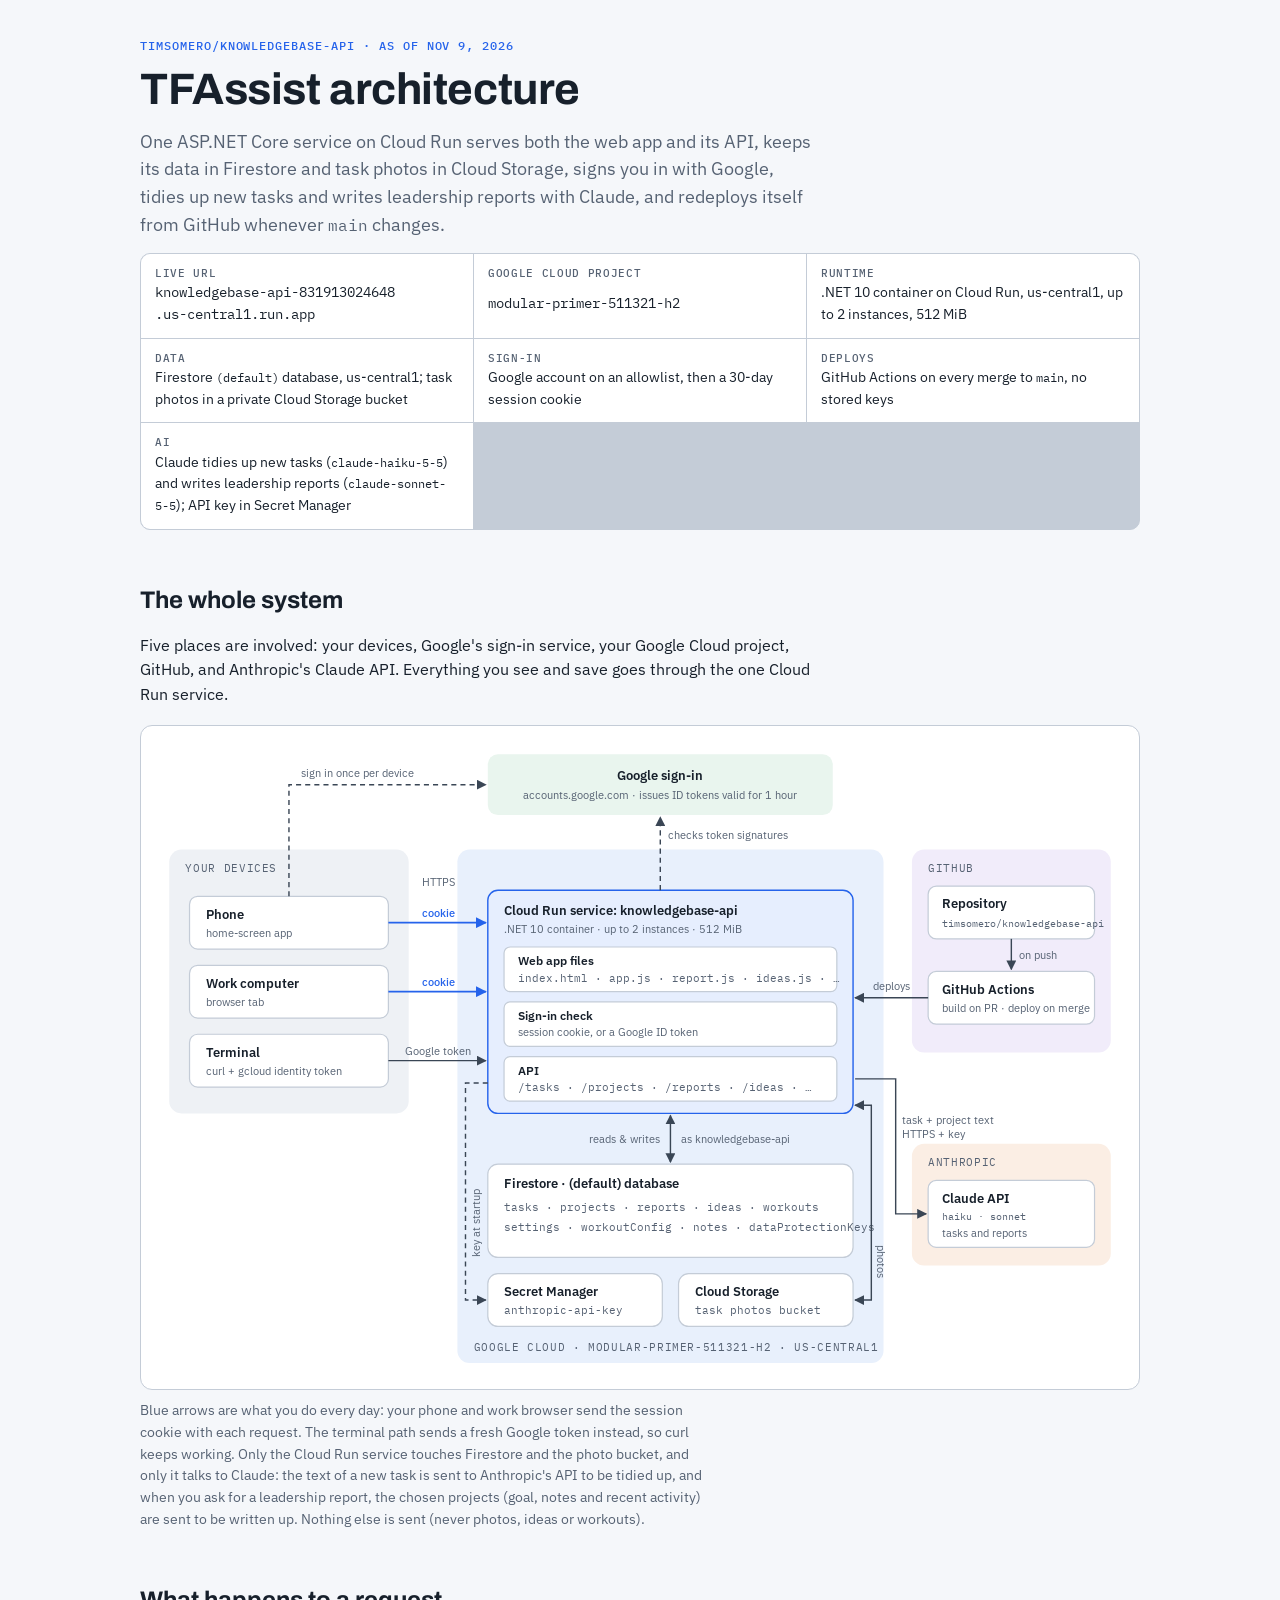
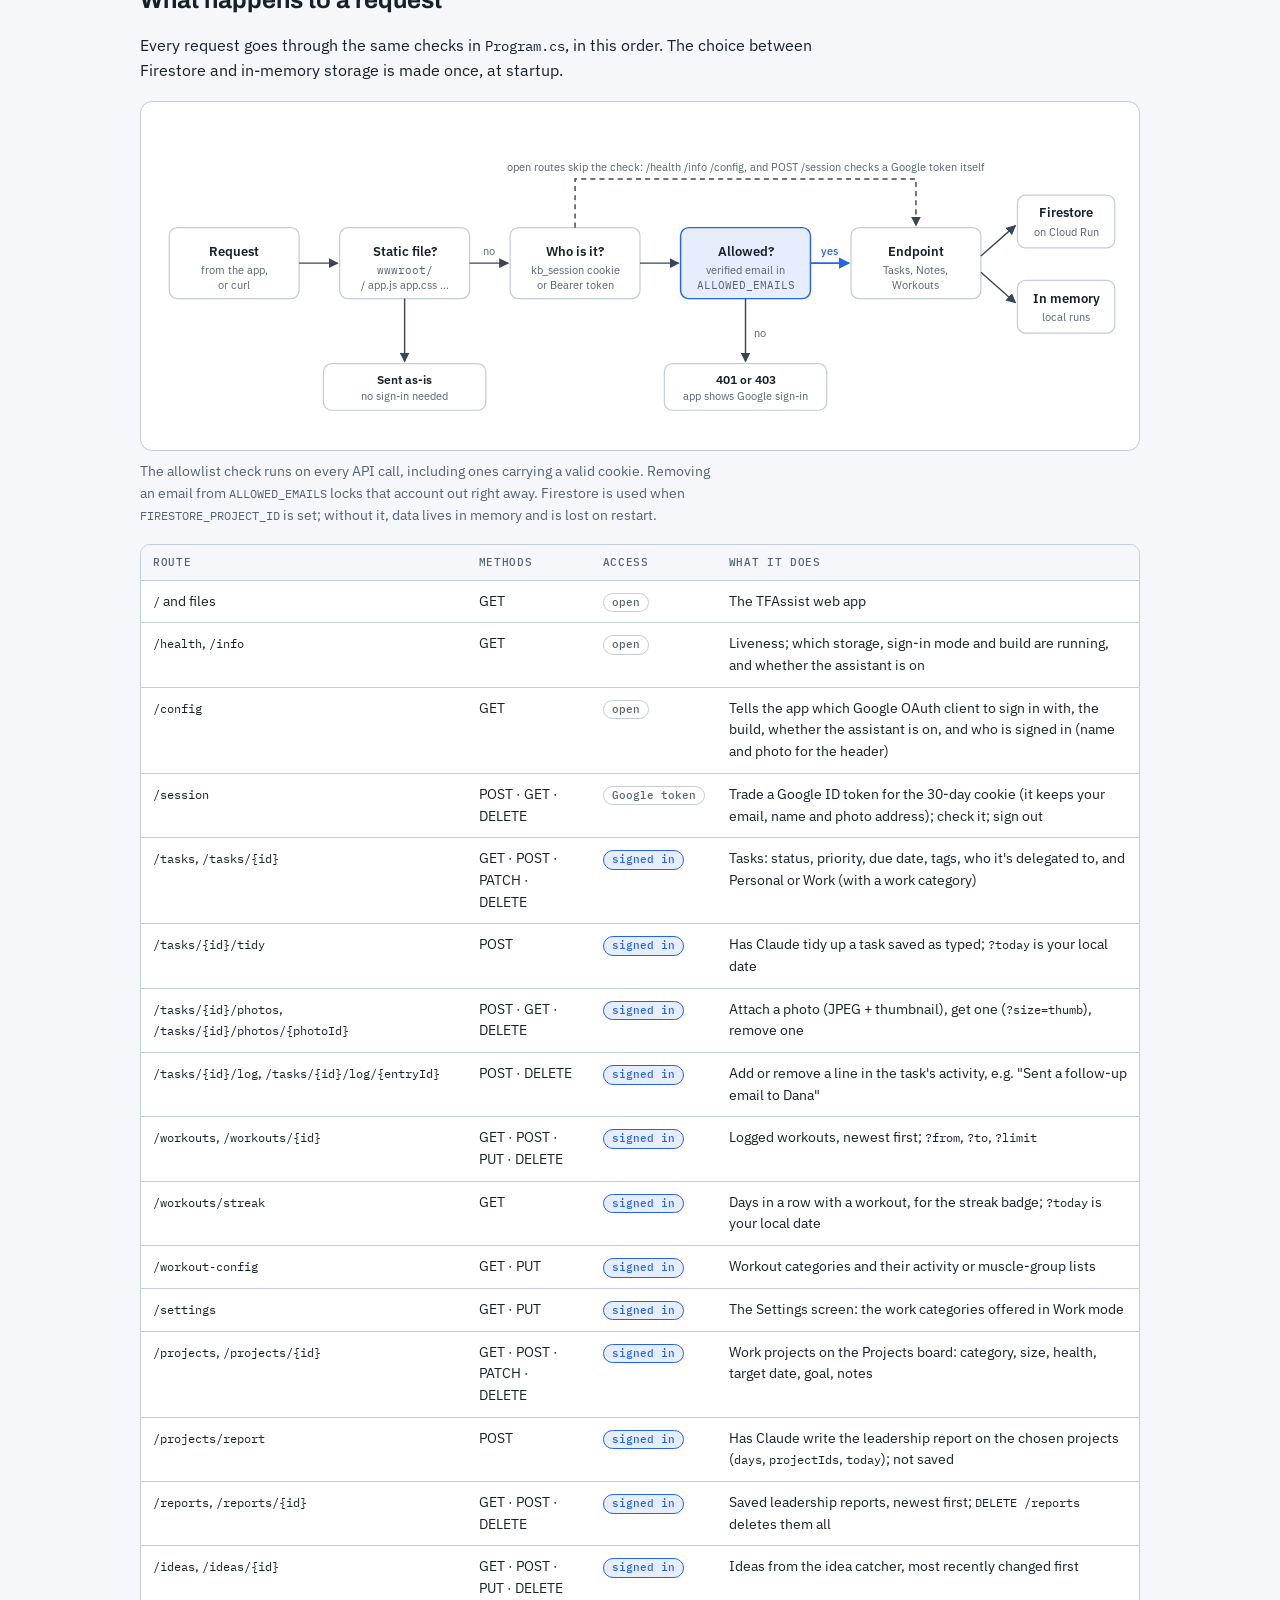
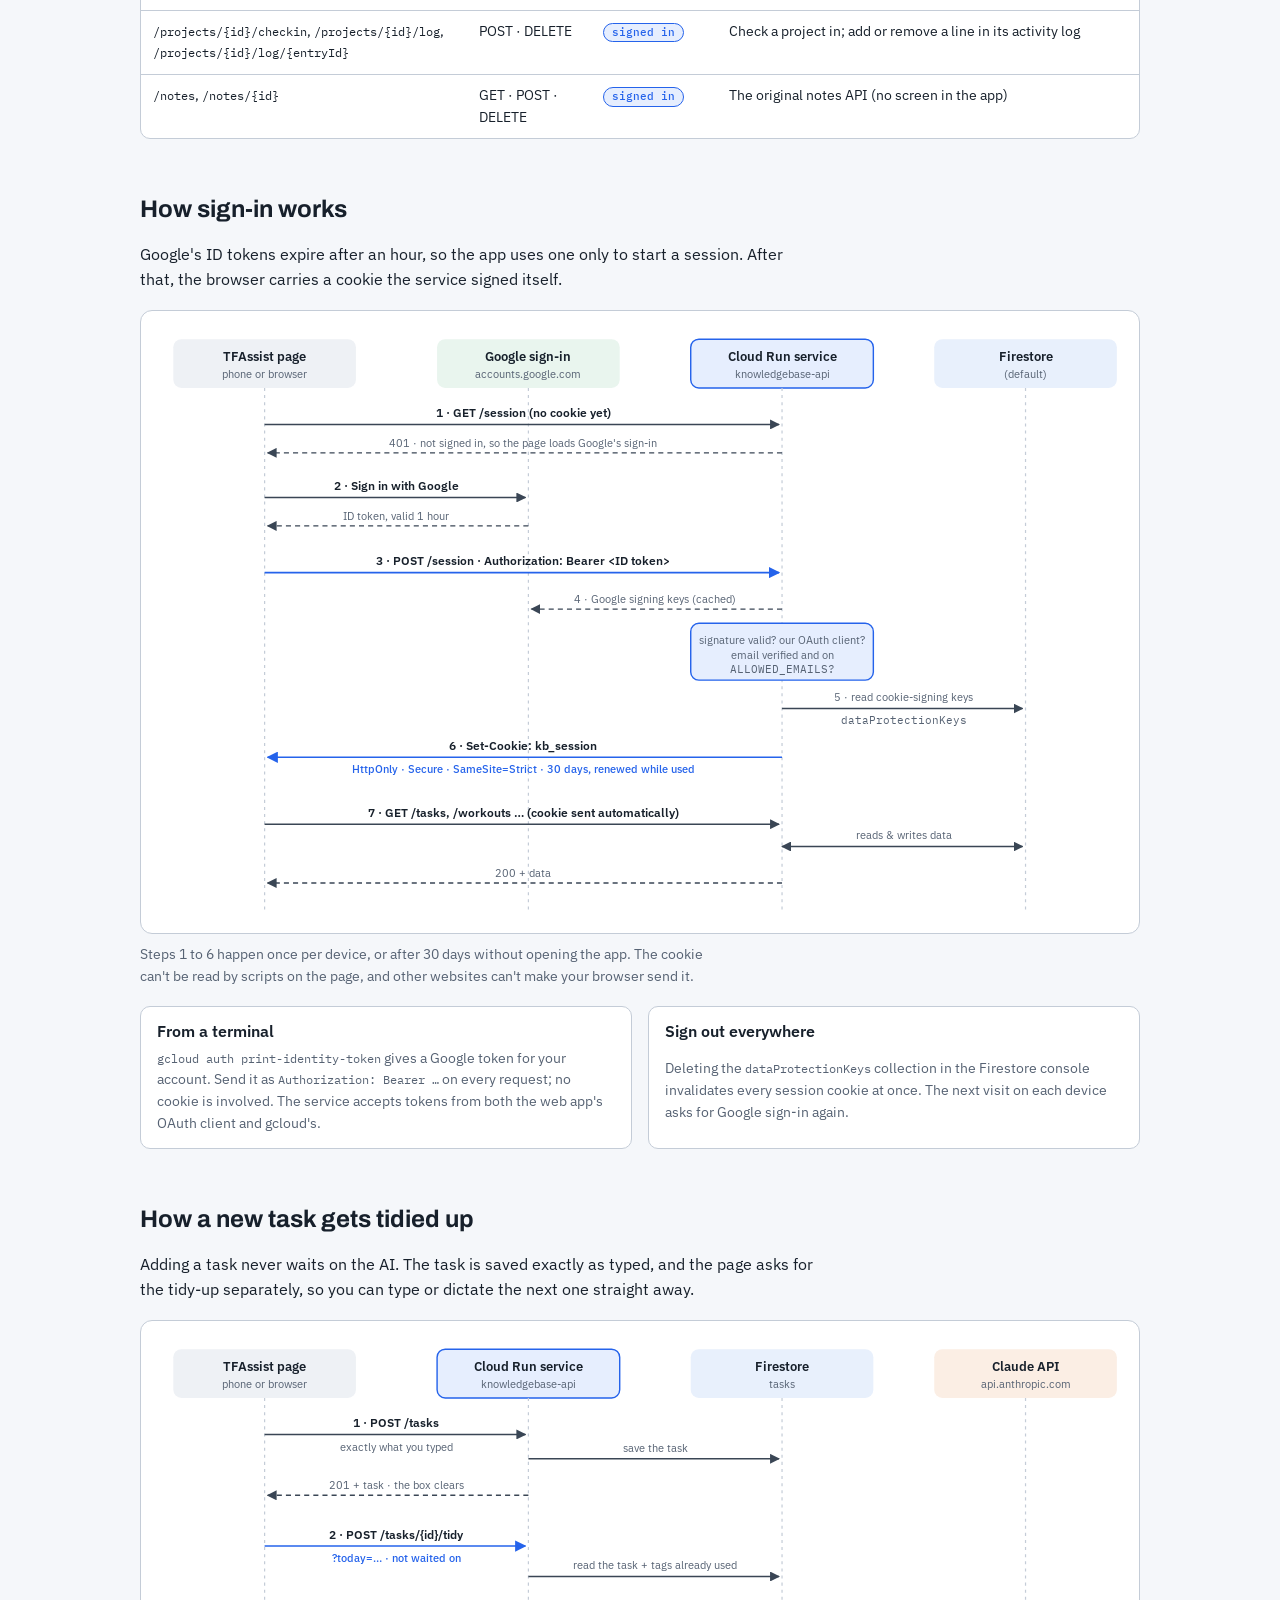
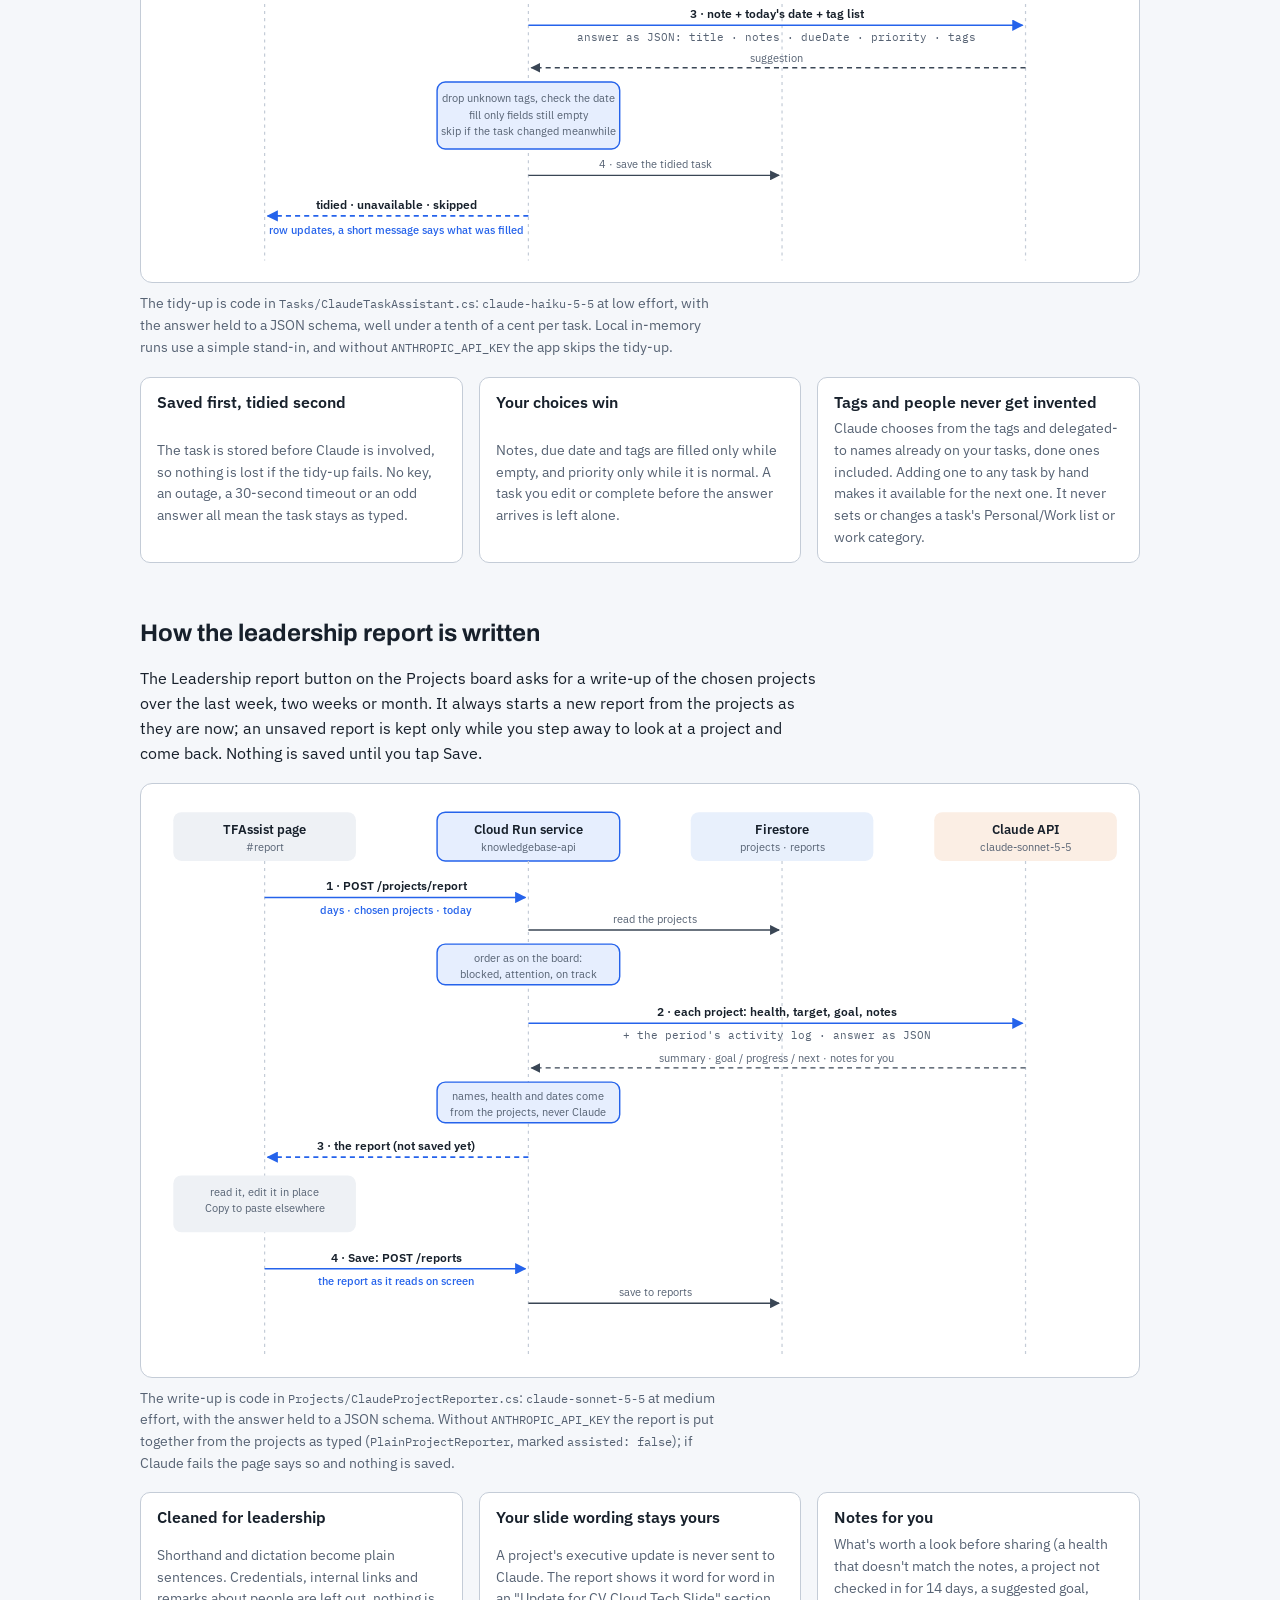
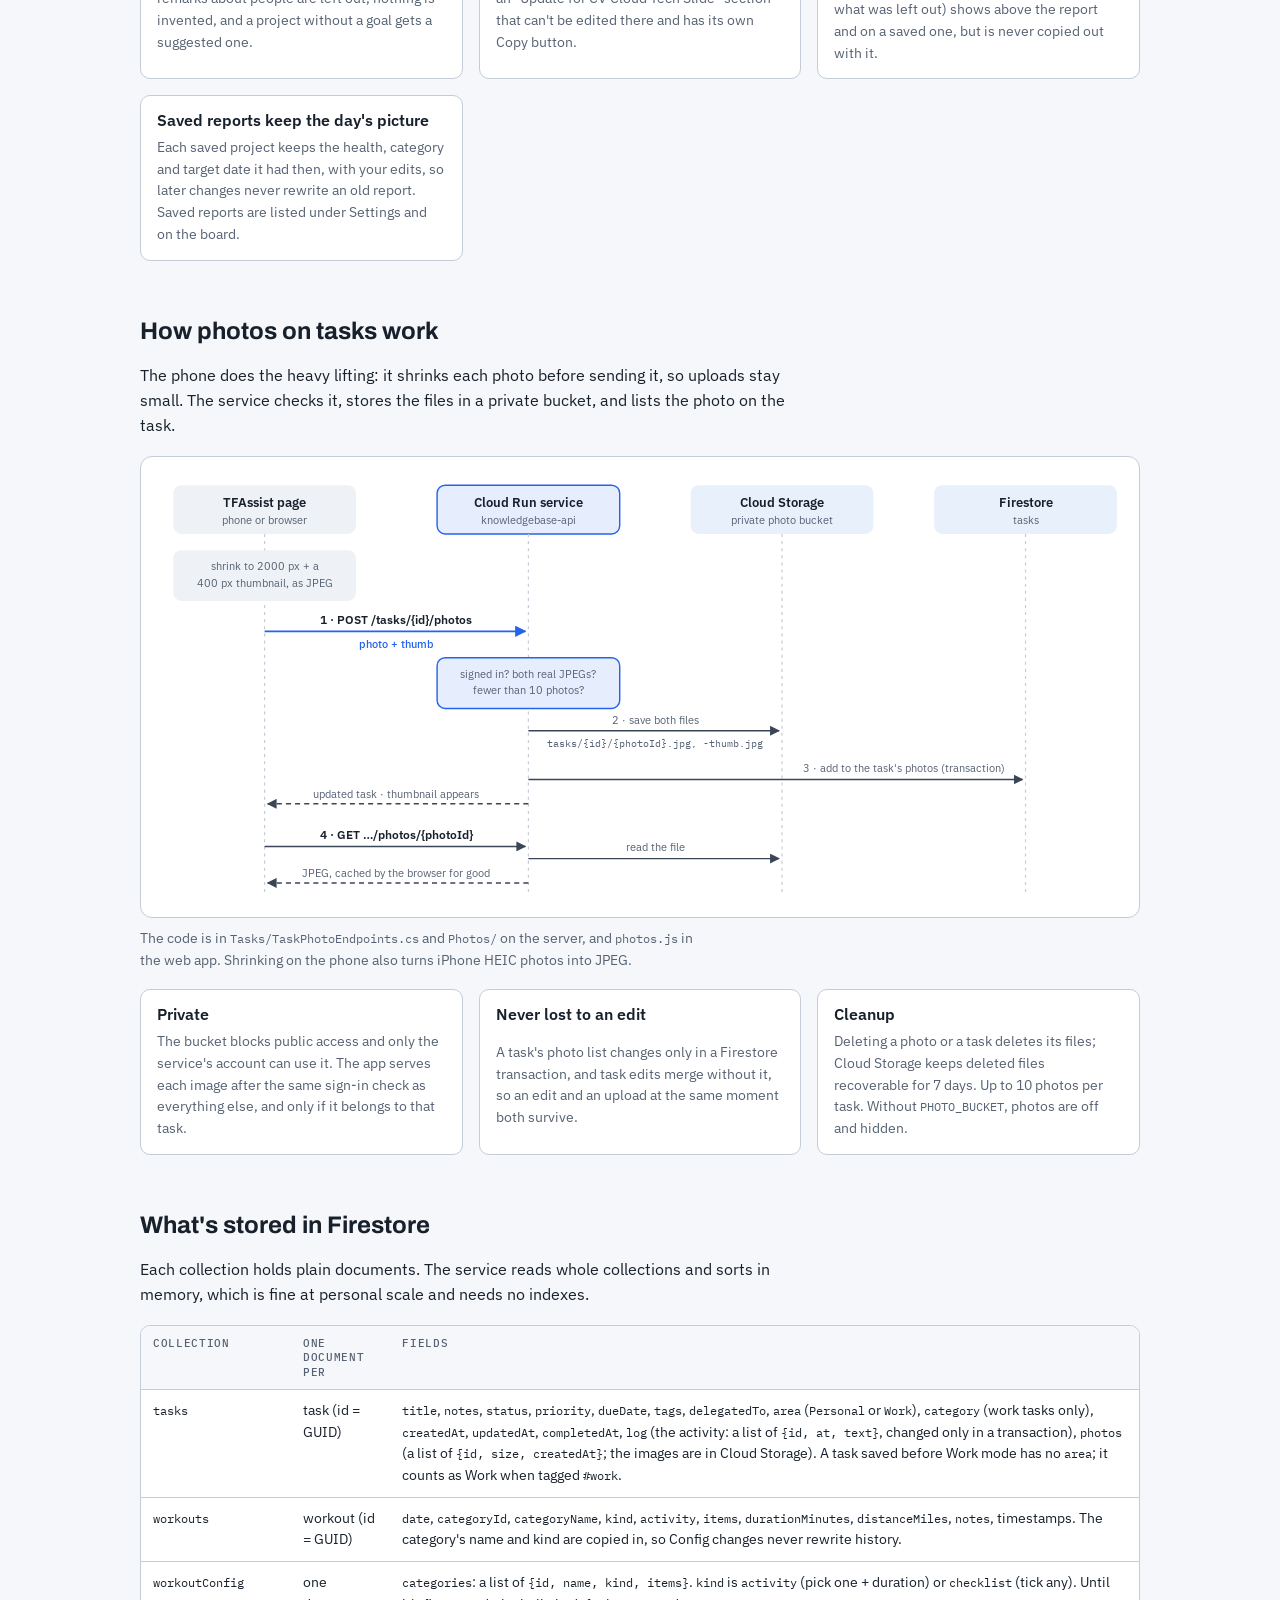
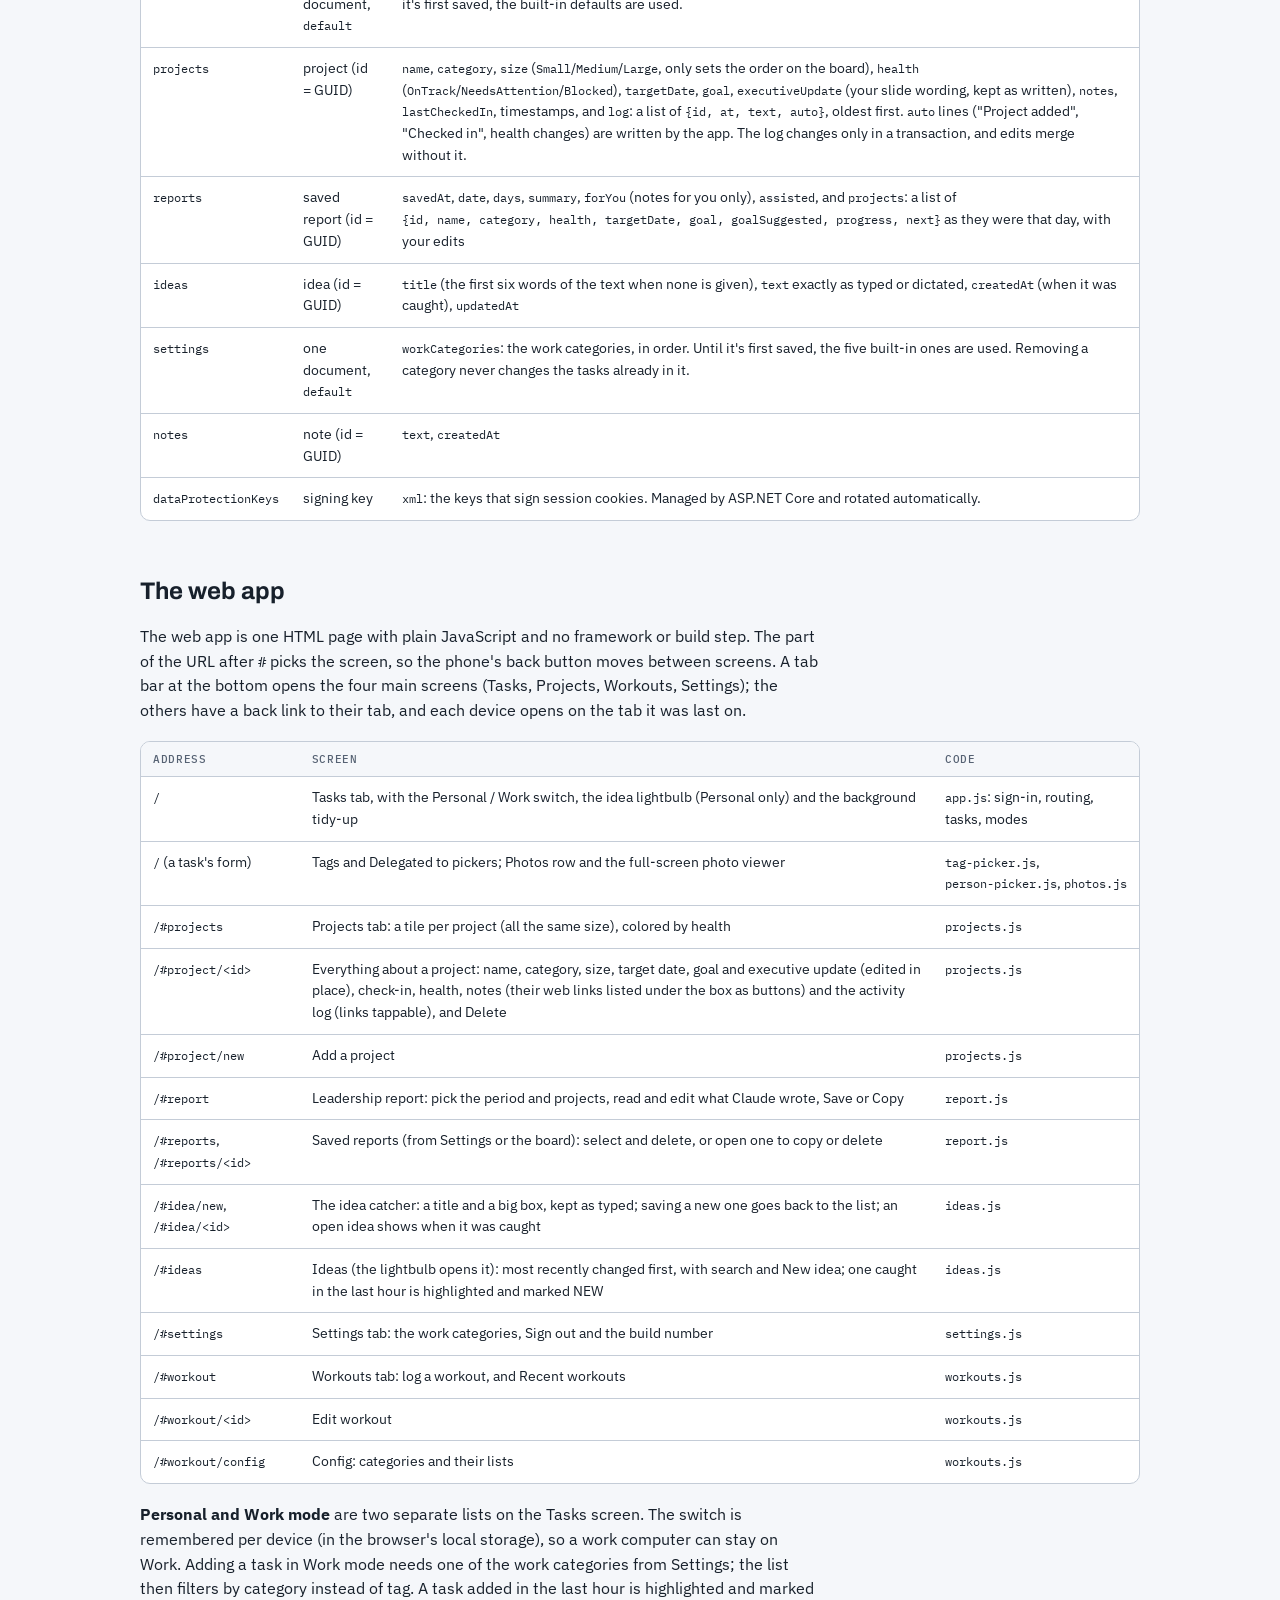
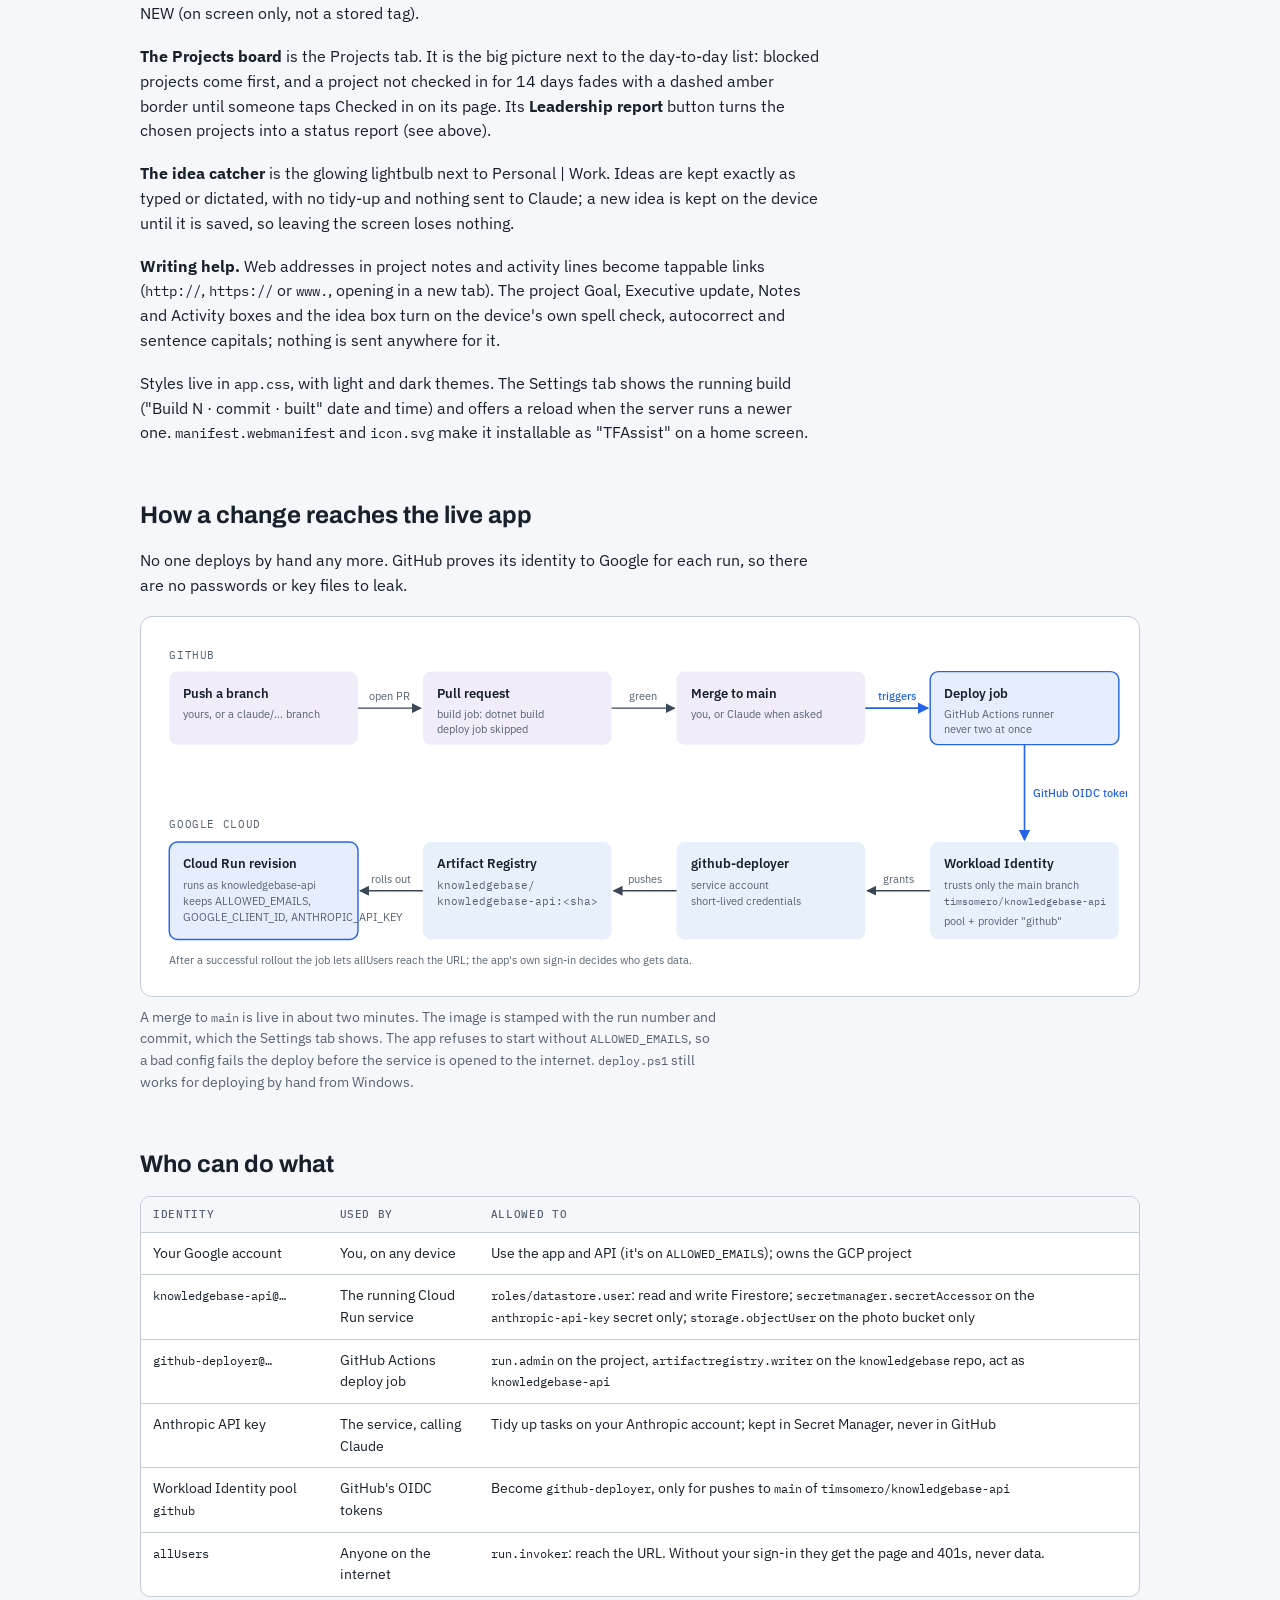
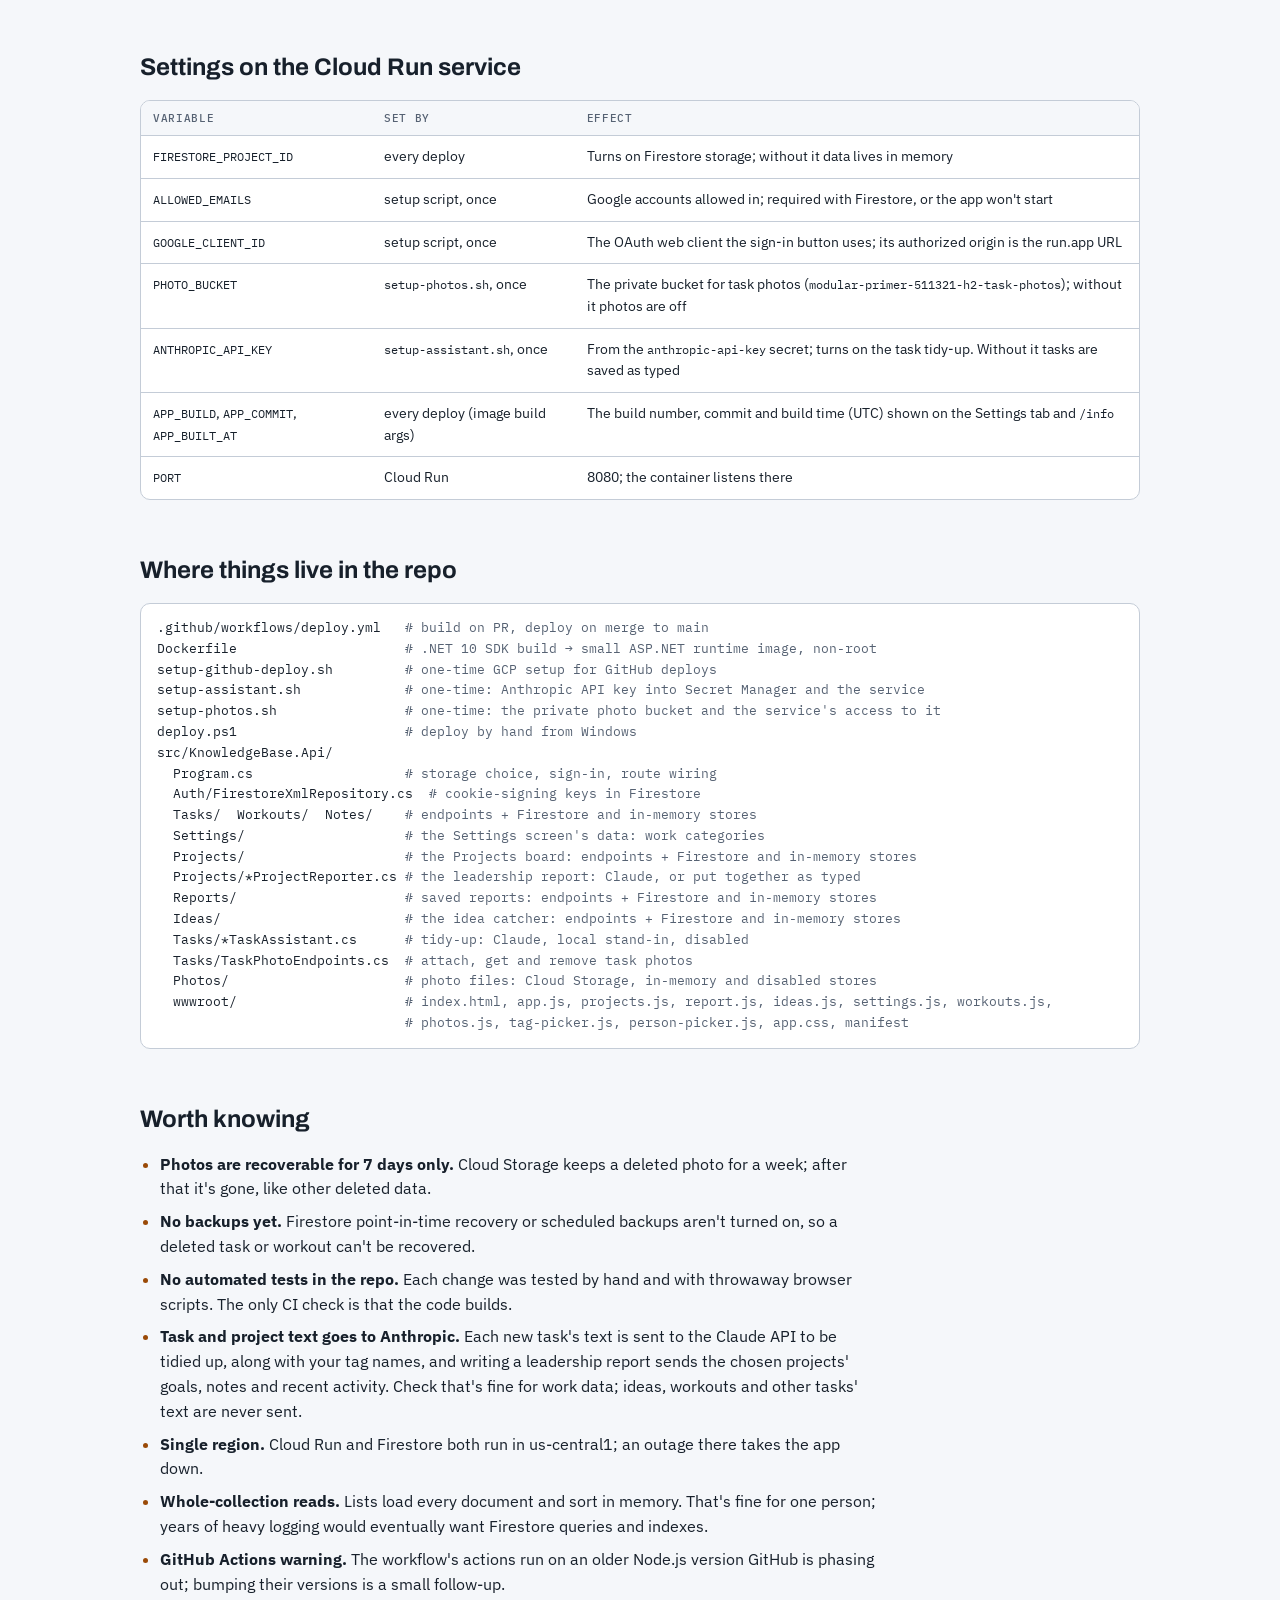
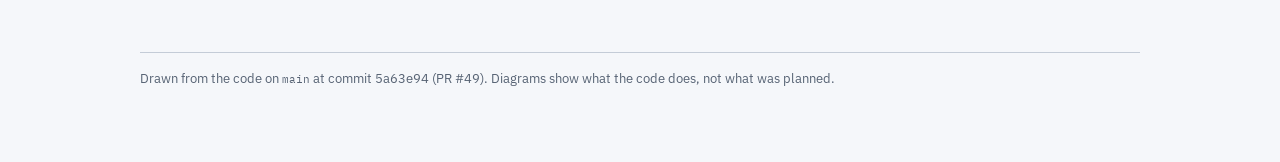
==== commit 7f3f0e18: "Activity on tasks, and "Log that I sent it" on the follow-up email Tasks get an activity log like pr" ====
--- a/docs/architecture.html
+++ b/docs/architecture.html
@@ -333,6 +333,7 @@
           <tr><td><code>/tasks</code>, <code>/tasks/{id}</code></td><td>GET · POST · PATCH · DELETE</td><td><span class="pill lock">signed in</span></td><td>Tasks: status, priority, due date, tags, who it's delegated to, and Personal or Work (with a work category)</td></tr>
           <tr><td><code>/tasks/{id}/tidy</code></td><td>POST</td><td><span class="pill lock">signed in</span></td><td>Has Claude tidy up a task saved as typed; <code>?today</code> is your local date</td></tr>
           <tr><td><code>/tasks/{id}/photos</code>, <code>/tasks/{id}/photos/{photoId}</code></td><td>POST · GET · DELETE</td><td><span class="pill lock">signed in</span></td><td>Attach a photo (JPEG + thumbnail), get one (<code>?size=thumb</code>), remove one</td></tr>
+          <tr><td><code>/tasks/{id}/log</code>, <code>/tasks/{id}/log/{entryId}</code></td><td>POST · DELETE</td><td><span class="pill lock">signed in</span></td><td>Add or remove a line in the task's activity, e.g. "Sent a follow-up email to Dana"</td></tr>
           <tr><td><code>/workouts</code>, <code>/workouts/{id}</code></td><td>GET · POST · PUT · DELETE</td><td><span class="pill lock">signed in</span></td><td>Logged workouts, newest first; <code>?from</code>, <code>?to</code>, <code>?limit</code></td></tr>
           <tr><td><code>/workouts/streak</code></td><td>GET</td><td><span class="pill lock">signed in</span></td><td>Days in a row with a workout, for the streak badge; <code>?today</code> is your local date</td></tr>
           <tr><td><code>/workout-config</code></td><td>GET · PUT</td><td><span class="pill lock">signed in</span></td><td>Workout categories and their activity or muscle-group lists</td></tr>
@@ -635,7 +636,7 @@
       <table>
         <thead><tr><th>Collection</th><th>One document per</th><th>Fields</th></tr></thead>
         <tbody>
-          <tr><td><code>tasks</code></td><td>task (id = GUID)</td><td><code>title</code>, <code>notes</code>, <code>status</code>, <code>priority</code>, <code>dueDate</code>, <code>tags</code>, <code>delegatedTo</code>, <code>area</code> (<code>Personal</code> or <code>Work</code>), <code>category</code> (work tasks only), <code>createdAt</code>, <code>updatedAt</code>, <code>completedAt</code>, <code>photos</code> (a list of <code>{id, size, createdAt}</code>; the images are in Cloud Storage). A task saved before Work mode has no <code>area</code>; it counts as Work when tagged <code>#work</code>.</td></tr>
+          <tr><td><code>tasks</code></td><td>task (id = GUID)</td><td><code>title</code>, <code>notes</code>, <code>status</code>, <code>priority</code>, <code>dueDate</code>, <code>tags</code>, <code>delegatedTo</code>, <code>area</code> (<code>Personal</code> or <code>Work</code>), <code>category</code> (work tasks only), <code>createdAt</code>, <code>updatedAt</code>, <code>completedAt</code>, <code>log</code> (the activity: a list of <code>{id, at, text}</code>, changed only in a transaction), <code>photos</code> (a list of <code>{id, size, createdAt}</code>; the images are in Cloud Storage). A task saved before Work mode has no <code>area</code>; it counts as Work when tagged <code>#work</code>.</td></tr>
           <tr><td><code>workouts</code></td><td>workout (id = GUID)</td><td><code>date</code>, <code>categoryId</code>, <code>categoryName</code>, <code>kind</code>, <code>activity</code>, <code>items</code>, <code>durationMinutes</code>, <code>distanceMiles</code>, <code>notes</code>, timestamps. The category's name and kind are copied in, so Config changes never rewrite history.</td></tr>
           <tr><td><code>workoutConfig</code></td><td>one document, <code>default</code></td><td><code>categories</code>: a list of <code>{id, name, kind, items}</code>. <code>kind</code> is <code>activity</code> (pick one + duration) or <code>checklist</code> (tick any). Until it's first saved, the built-in defaults are used.</td></tr>
           <tr><td><code>projects</code></td><td>project (id = GUID)</td><td><code>name</code>, <code>category</code>, <code>size</code> (<code>Small</code>/<code>Medium</code>/<code>Large</code>, only sets the order on the board), <code>health</code> (<code>OnTrack</code>/<code>NeedsAttention</code>/<code>Blocked</code>), <code>targetDate</code>, <code>goal</code>, <code>executiveUpdate</code> (your slide wording, kept as written), <code>notes</code>, <code>lastCheckedIn</code>, timestamps, and <code>log</code>: a list of <code>{id, at, text, auto}</code>, oldest first. <code>auto</code> lines ("Project added", "Checked in", health changes) are written by the app. The log changes only in a transaction, and edits merge without it.</td></tr>
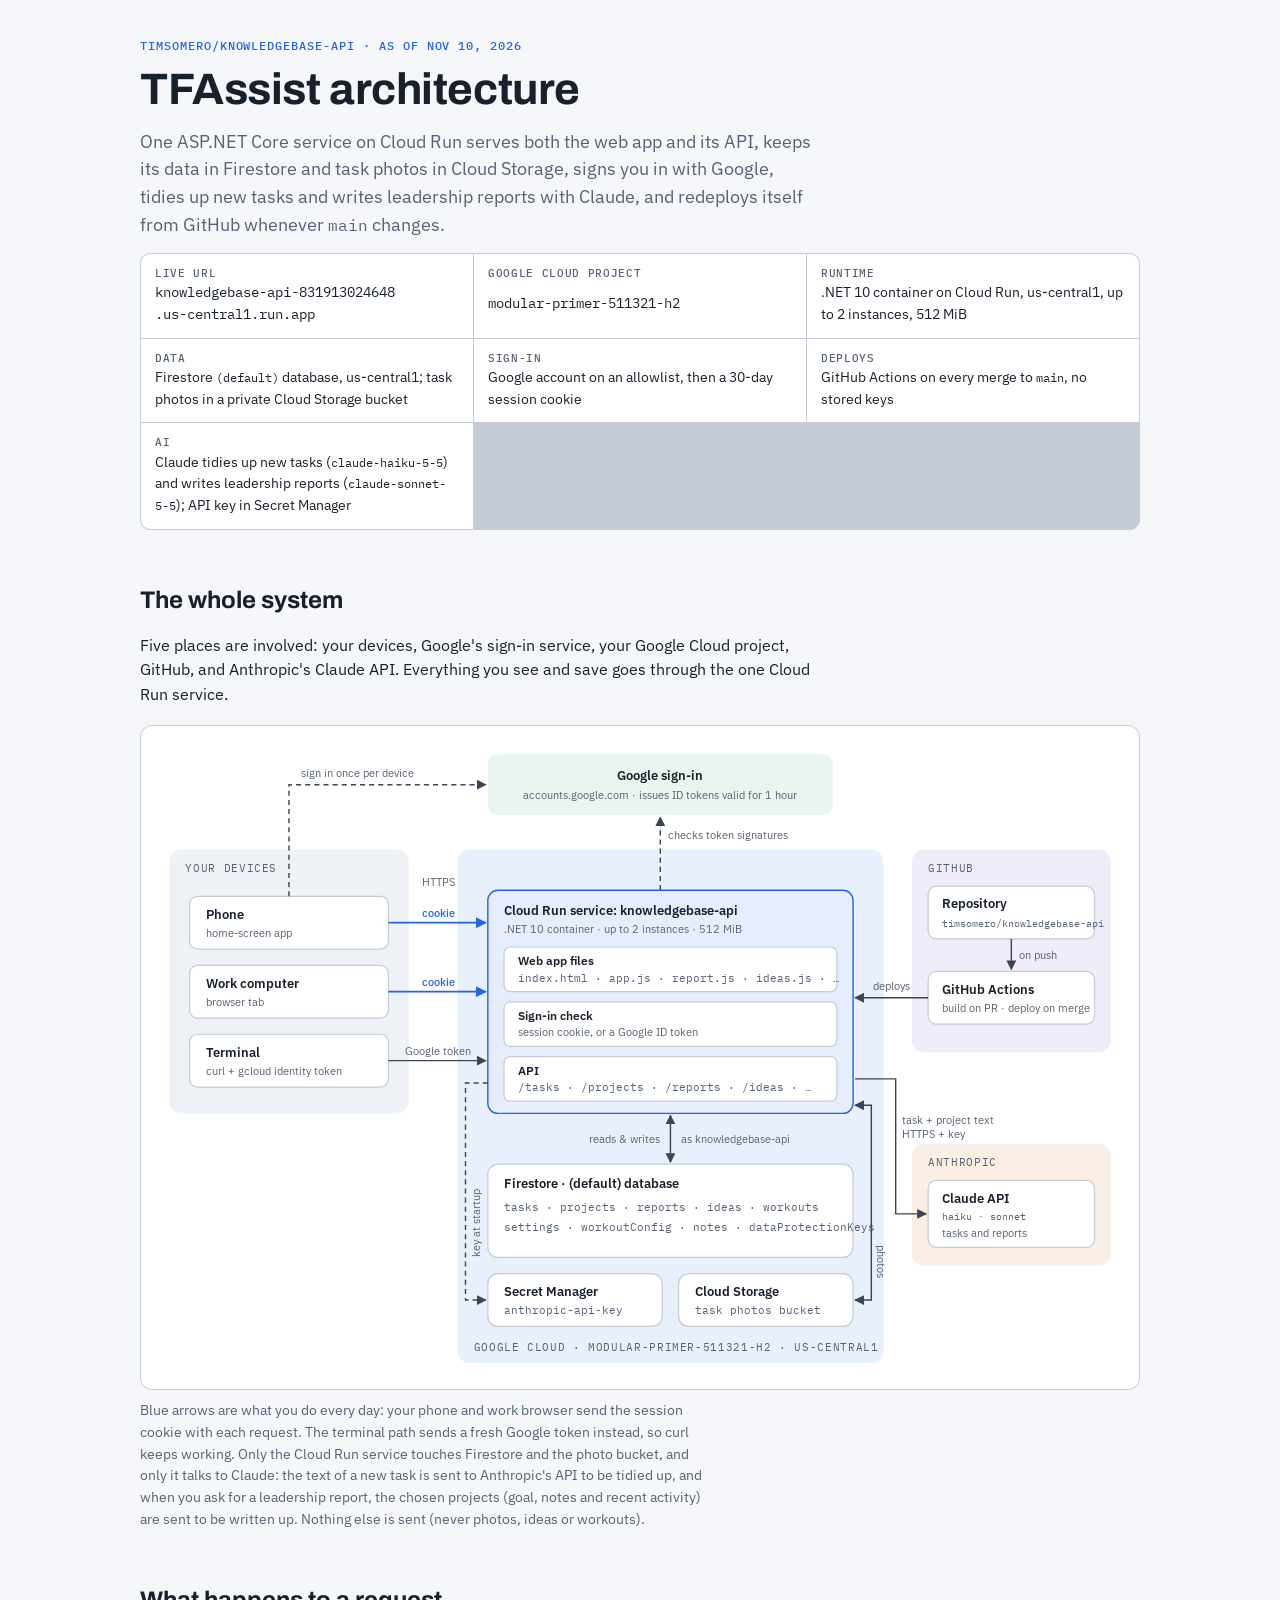
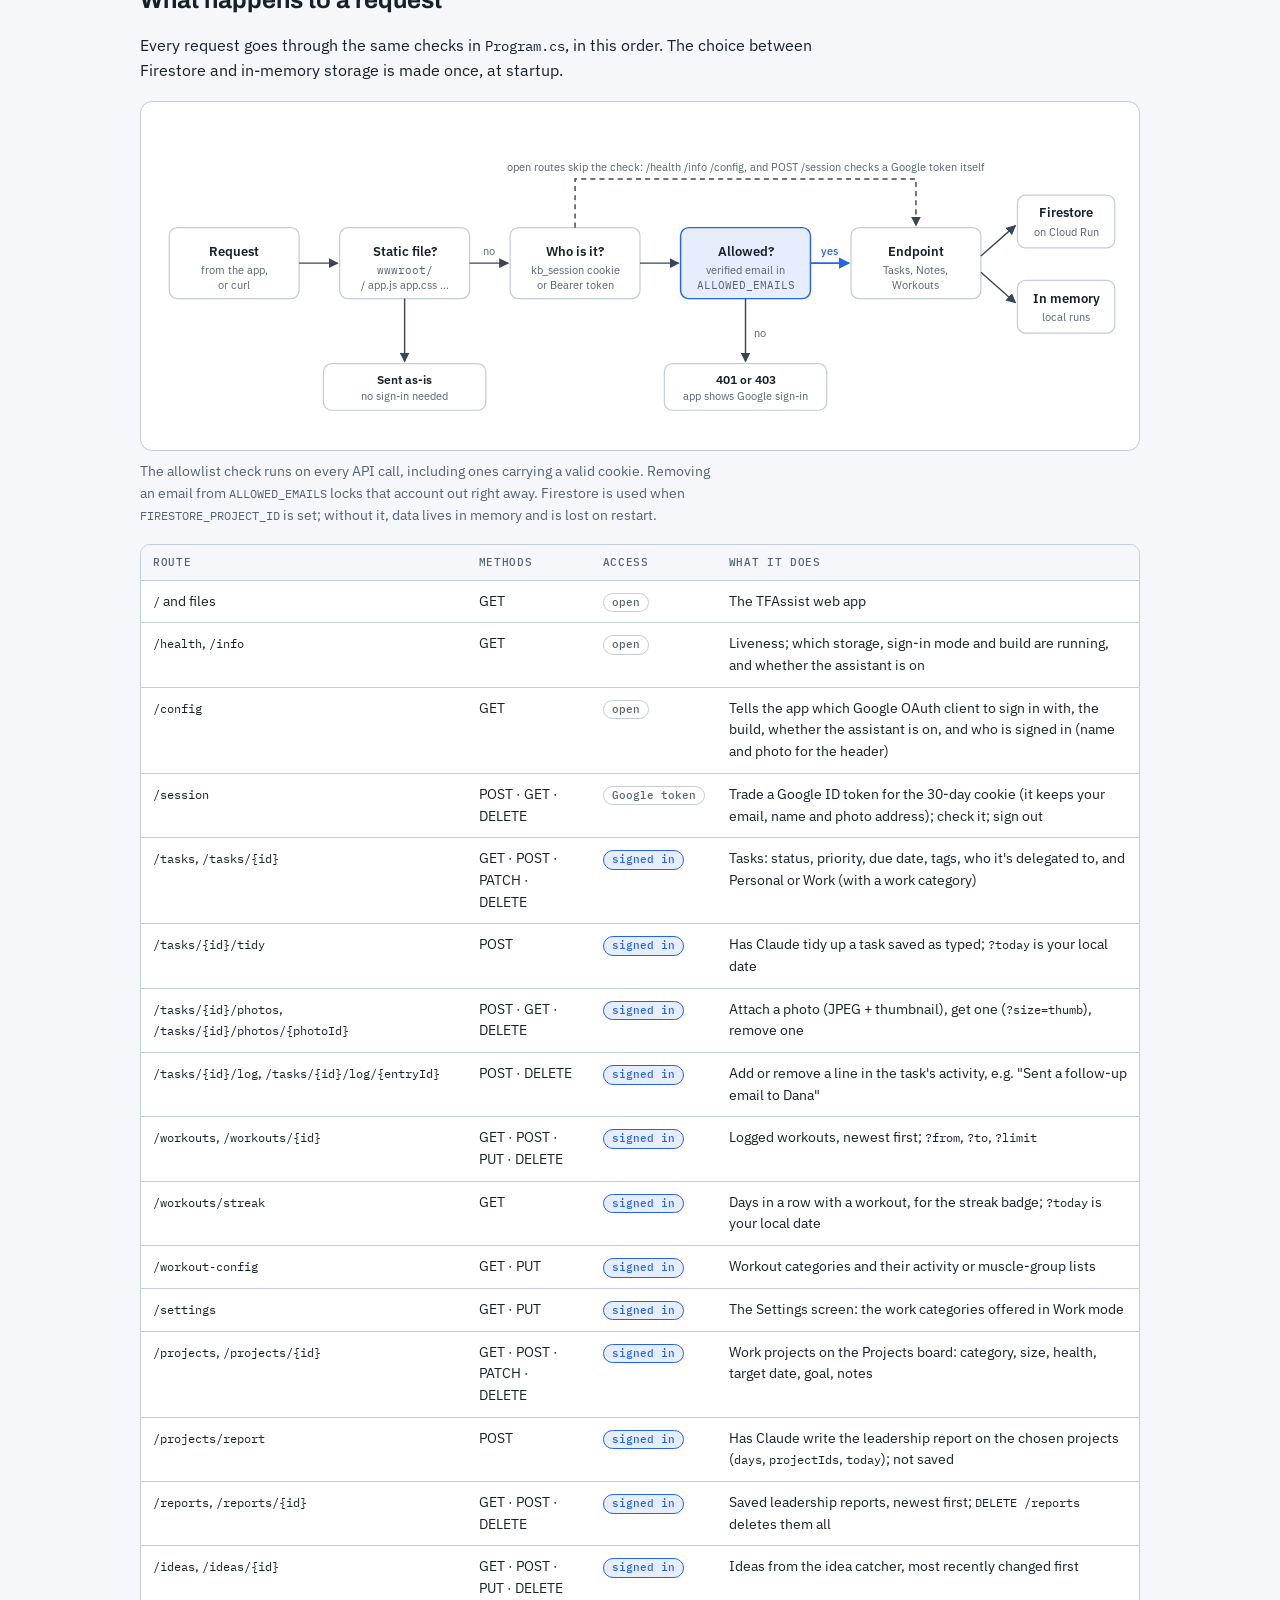
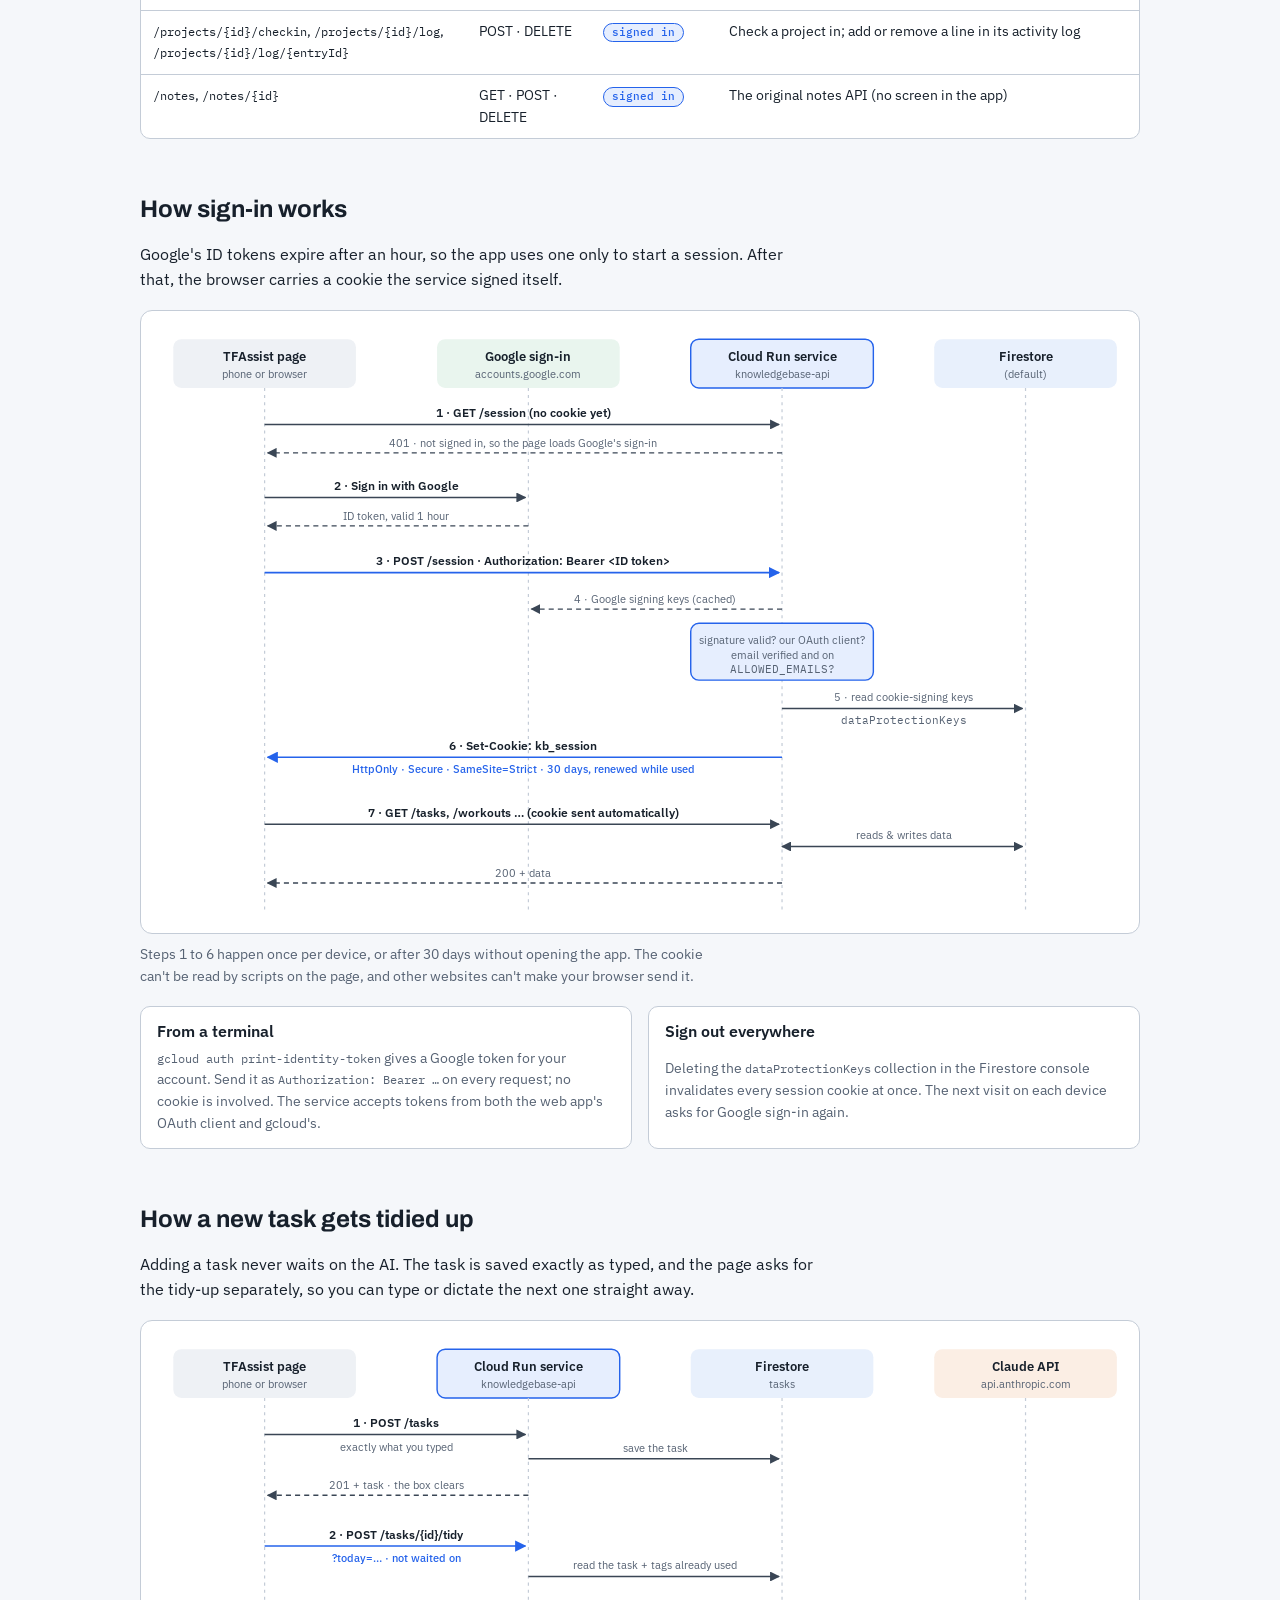
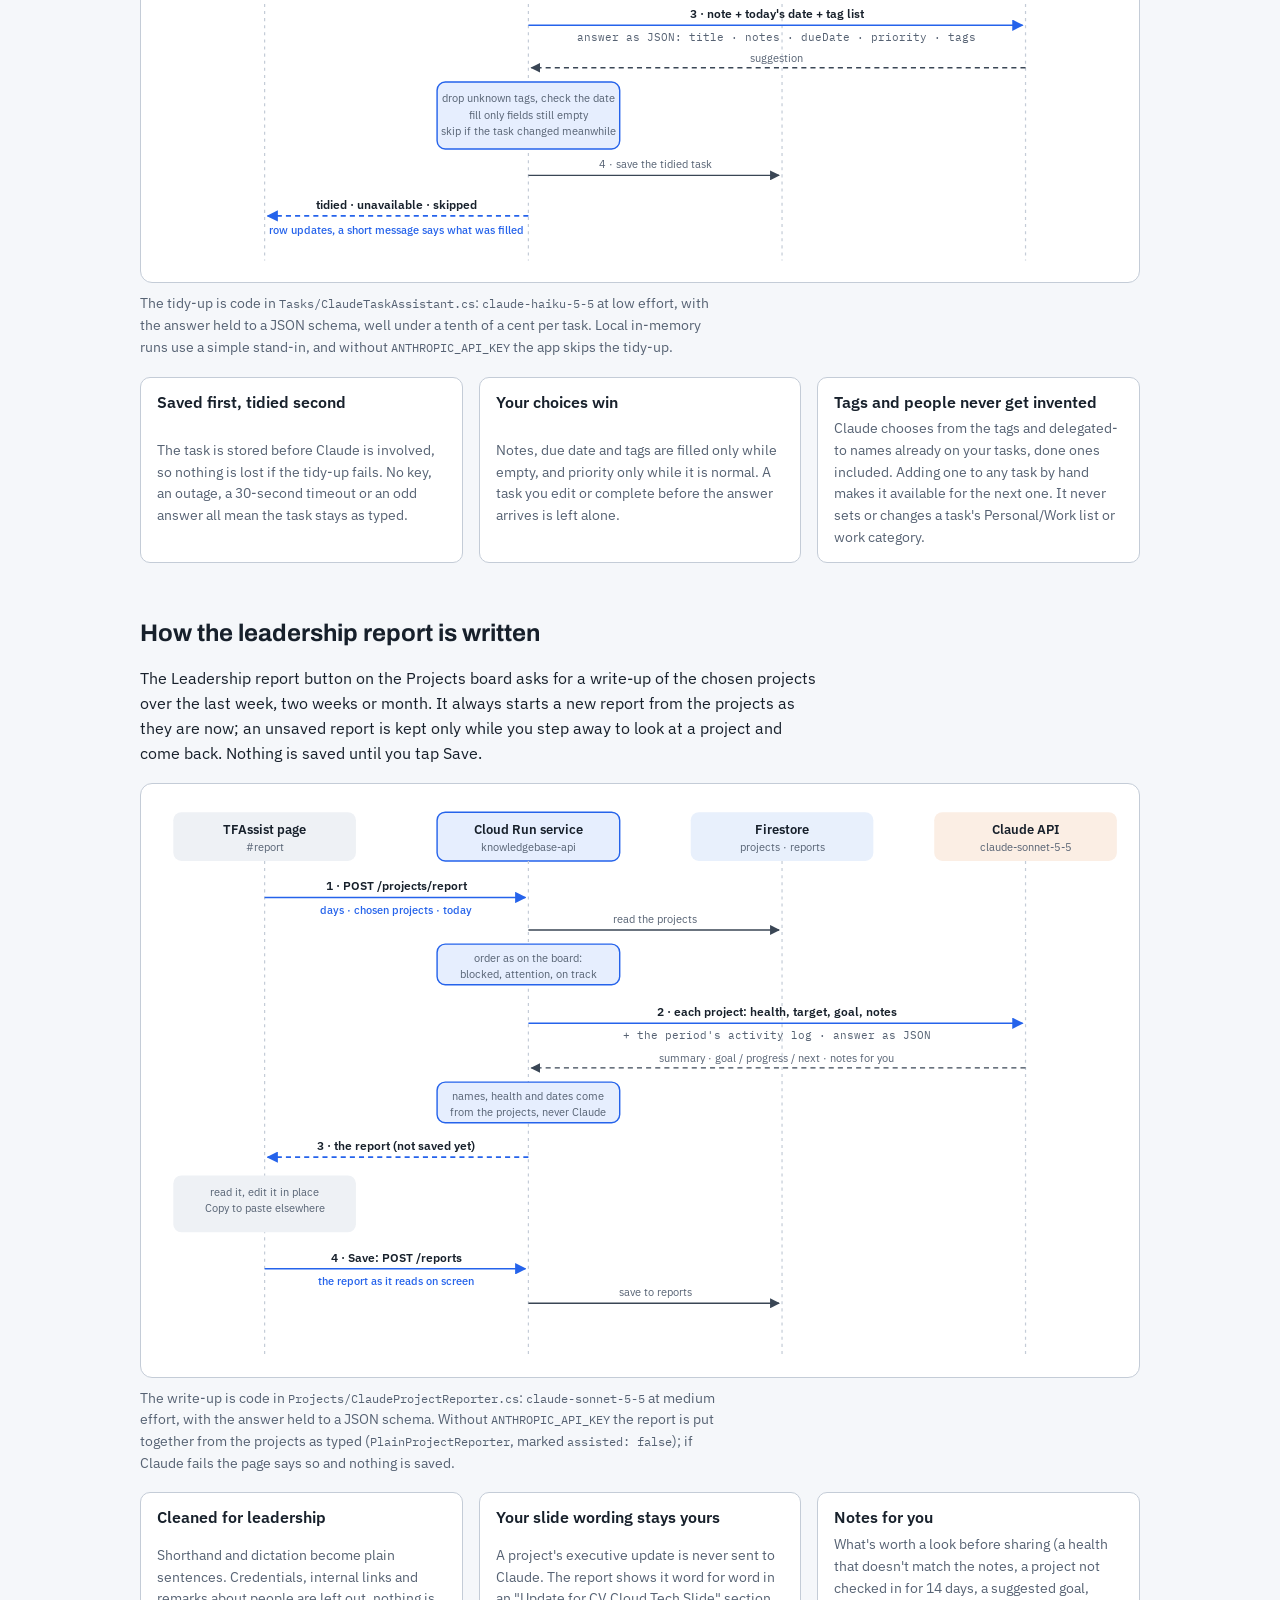
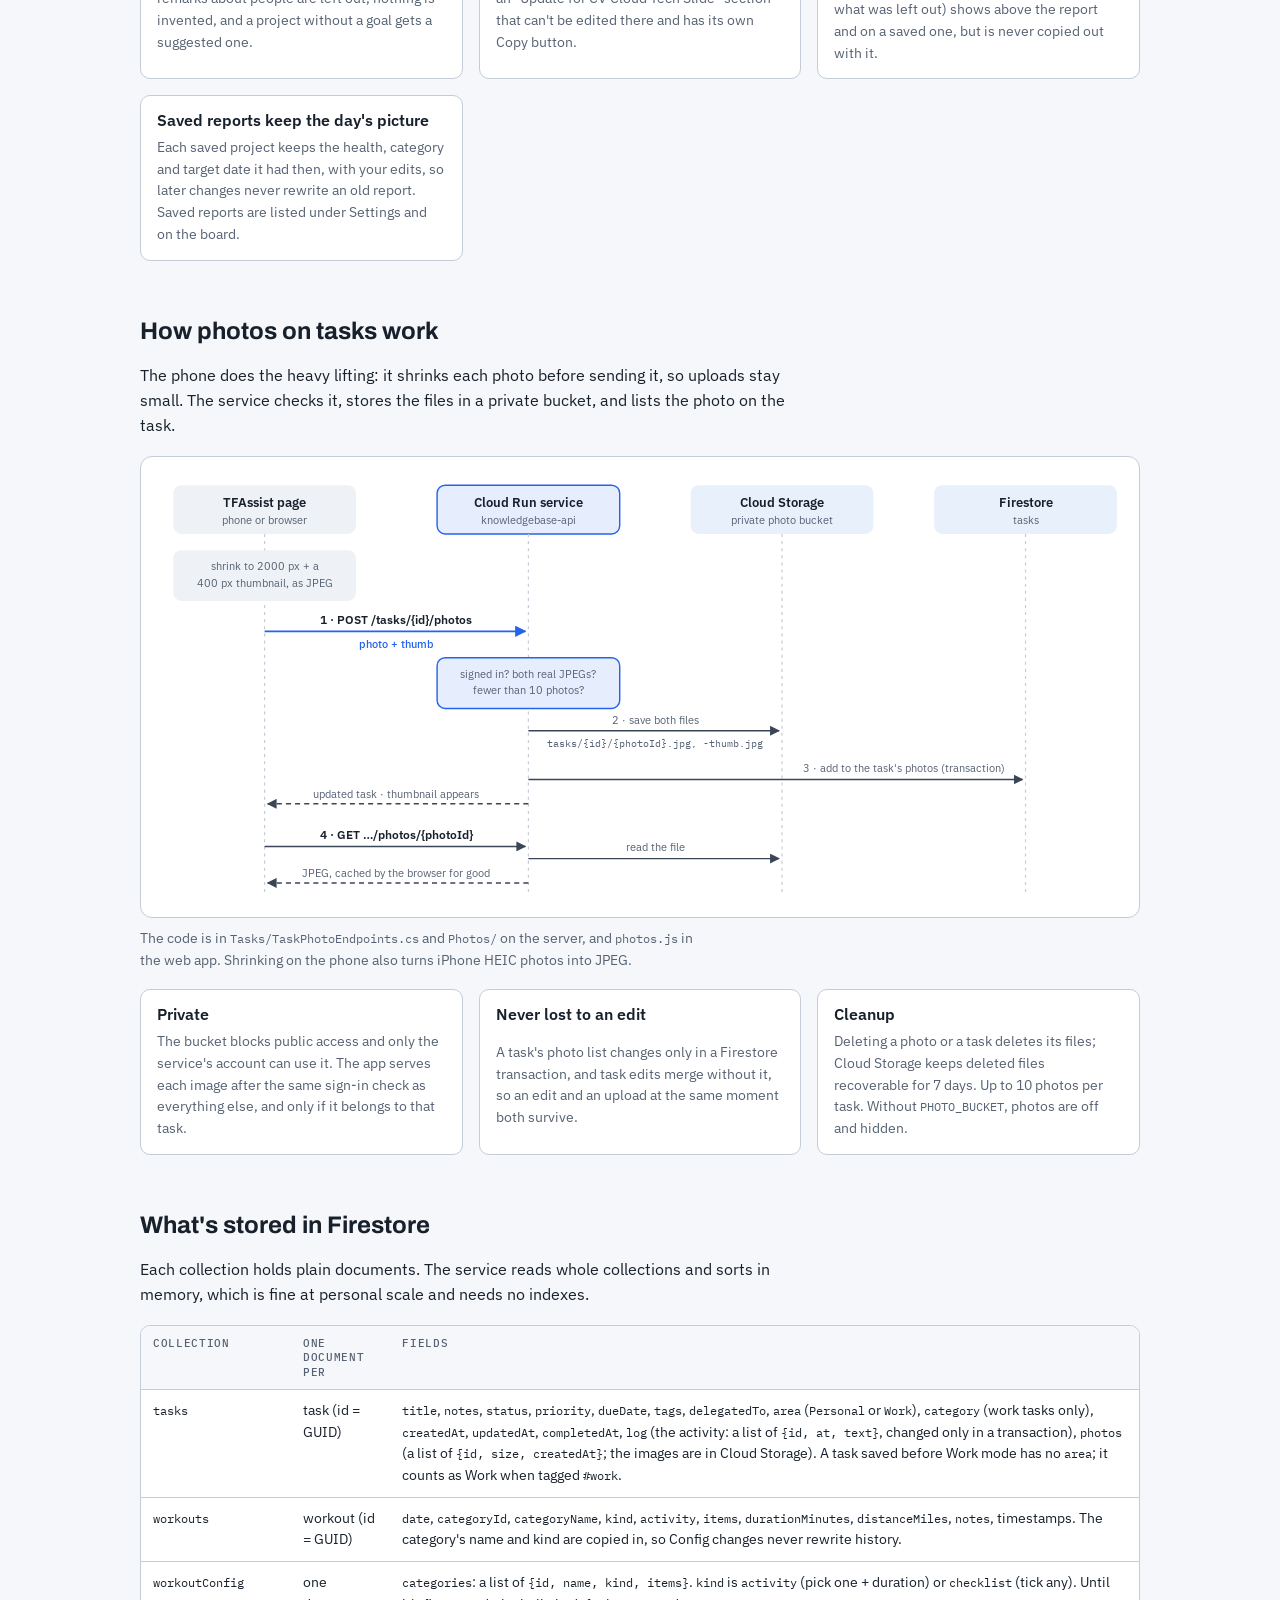
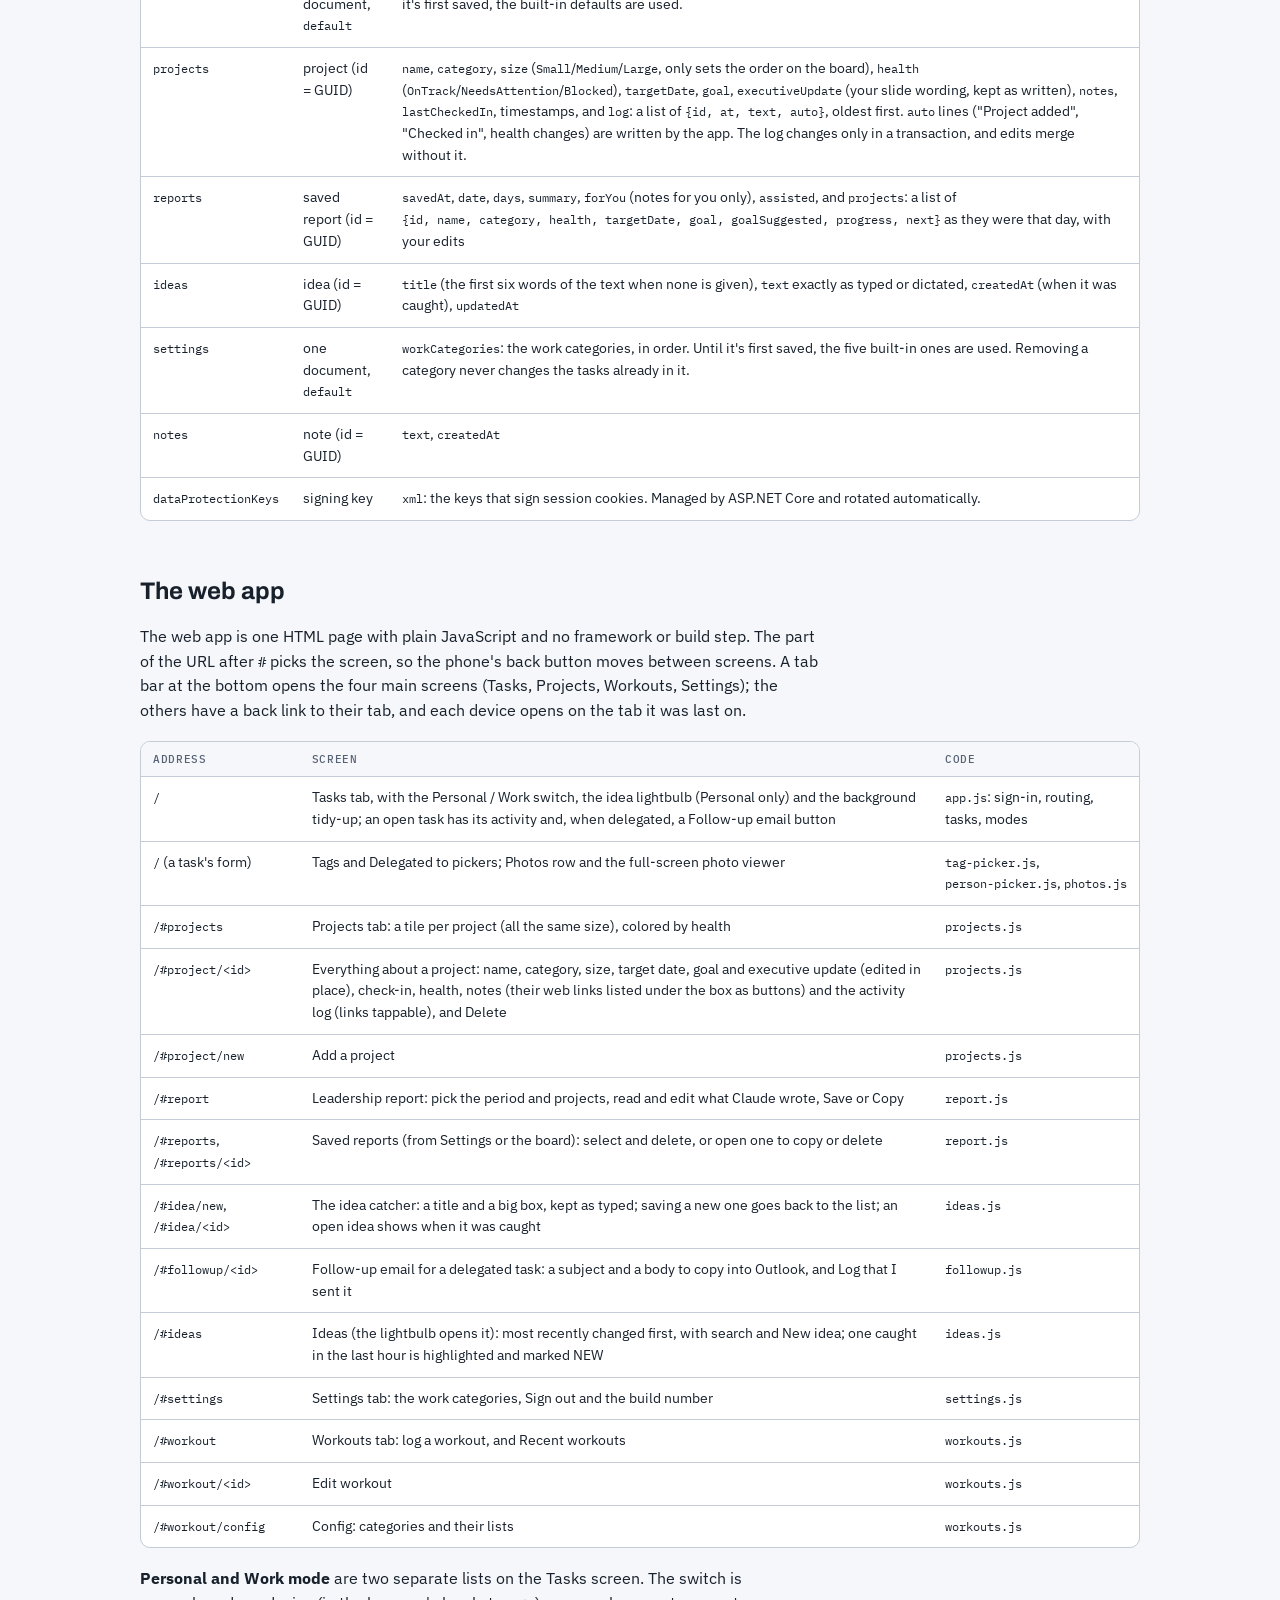
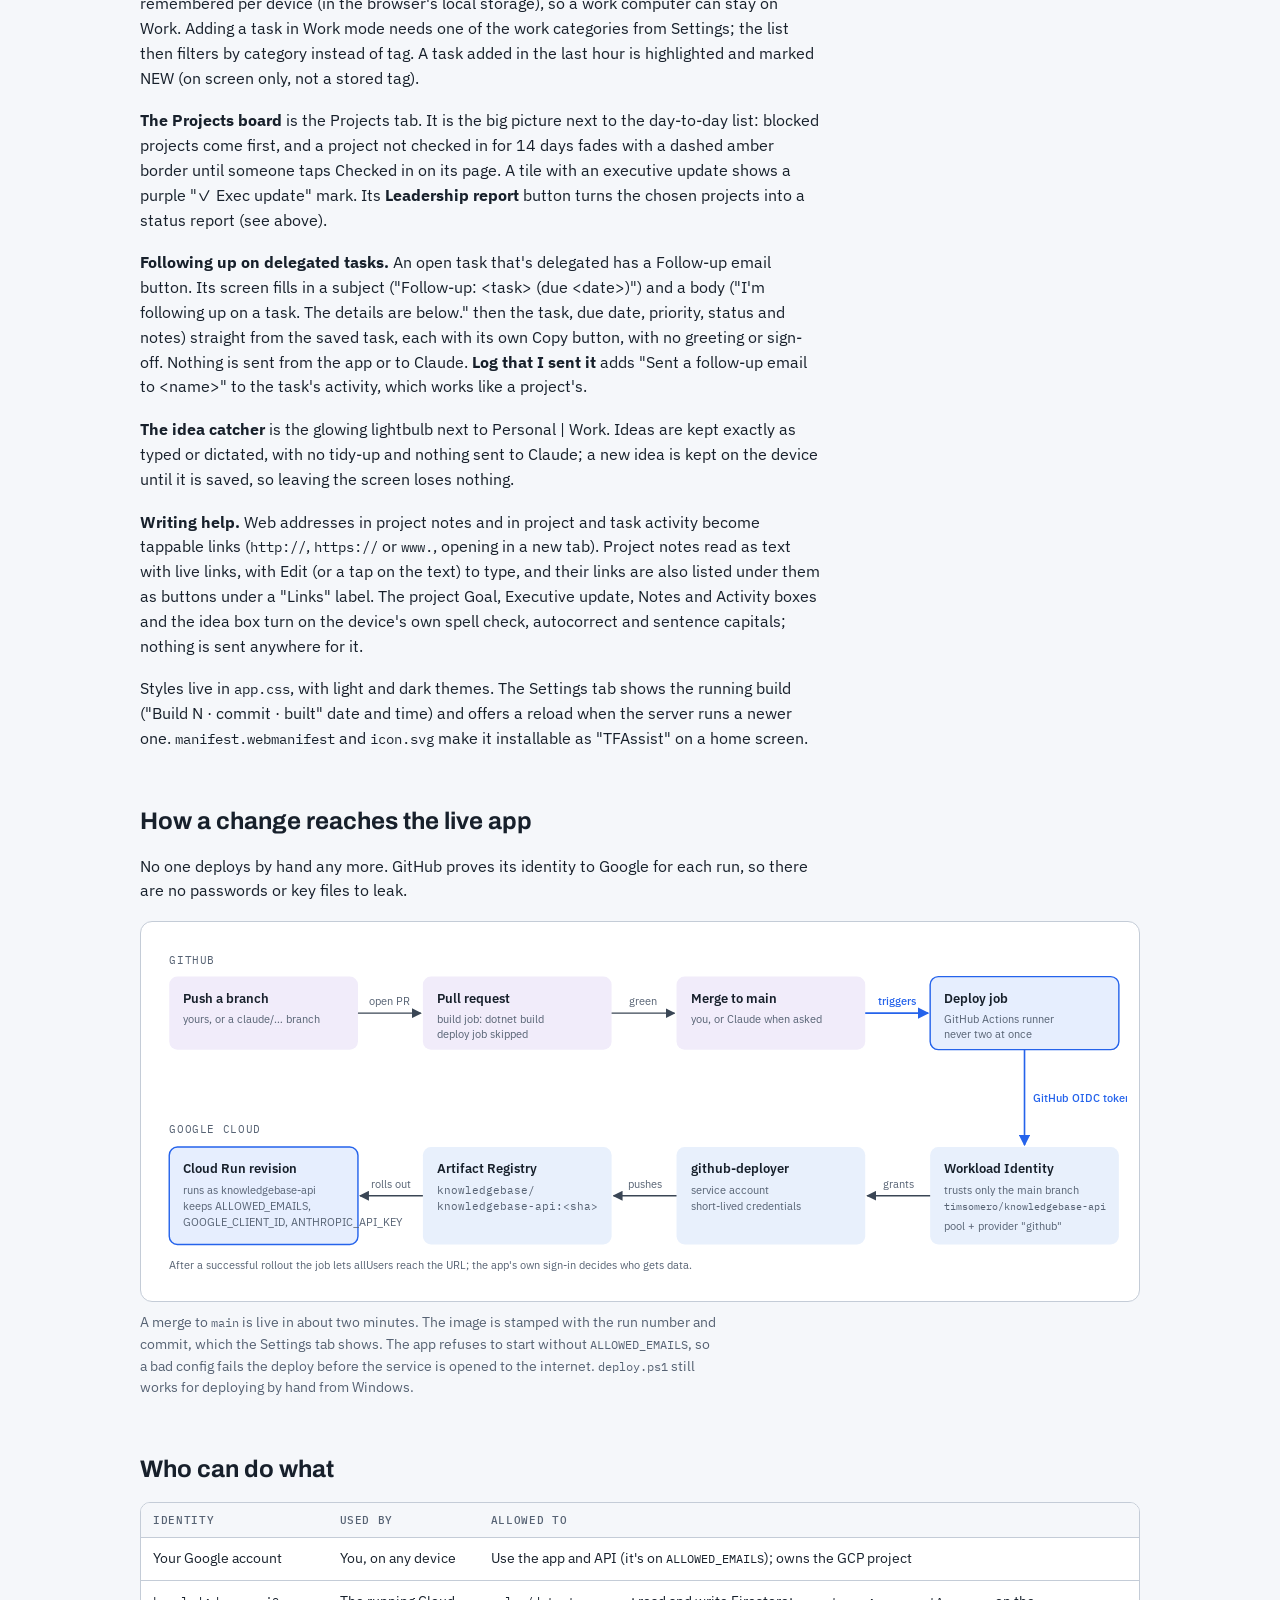
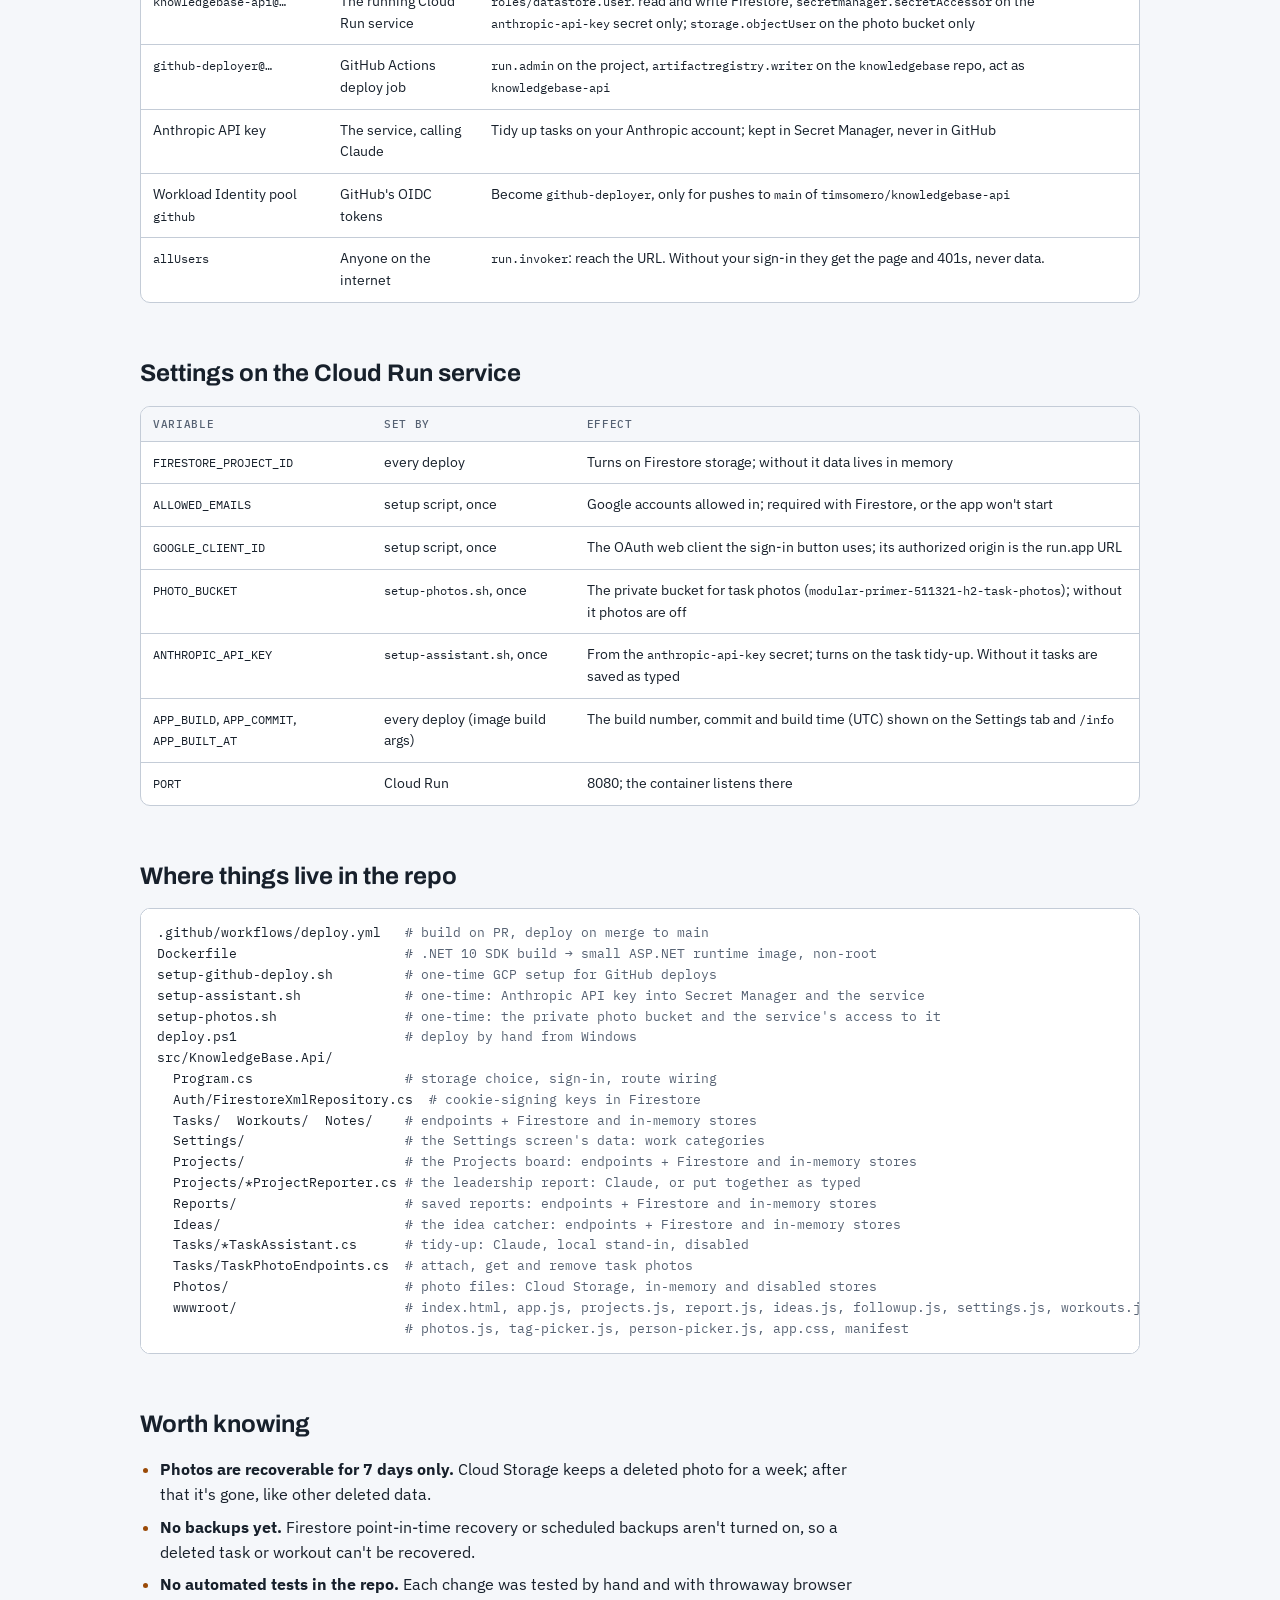
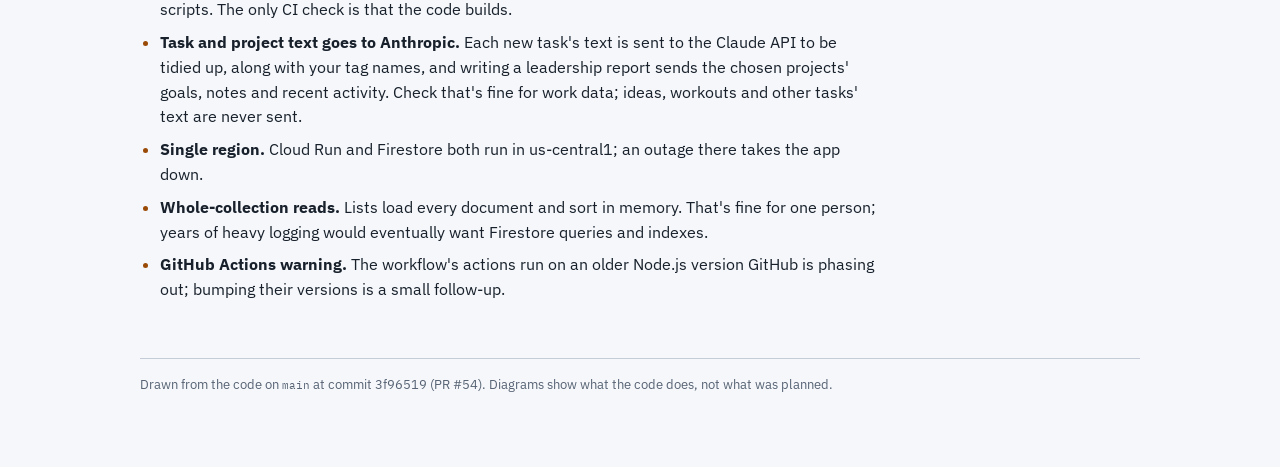
==== commit 4b234004: "Architecture docs: follow-up email, task activity, Exec update marks, live note links Both docs now " ====
--- a/docs/architecture.html
+++ b/docs/architecture.html
@@ -119,7 +119,7 @@
 
 <div class="wrap">
   <header>
-    <span class="eyebrow">timsomero/knowledgebase-api · as of Nov 9, 2026</span>
+    <span class="eyebrow">timsomero/knowledgebase-api · as of Nov 10, 2026</span>
     <h1>TFAssist architecture</h1>
     <p class="lede">One ASP.NET Core service on Cloud Run serves both the web app and its API, keeps its data in Firestore and task photos in Cloud Storage, signs you in with Google, tidies up new tasks and writes leadership reports with Claude, and redeploys itself from GitHub whenever <code>main</code> changes.</p>
     <dl class="facts">
@@ -657,7 +657,7 @@
       <table>
         <thead><tr><th>Address</th><th>Screen</th><th>Code</th></tr></thead>
         <tbody>
-          <tr><td><code>/</code></td><td>Tasks tab, with the Personal / Work switch, the idea lightbulb (Personal only) and the background tidy-up</td><td><code>app.js</code>: sign-in, routing, tasks, modes</td></tr>
+          <tr><td><code>/</code></td><td>Tasks tab, with the Personal / Work switch, the idea lightbulb (Personal only) and the background tidy-up; an open task has its activity and, when delegated, a Follow-up email button</td><td><code>app.js</code>: sign-in, routing, tasks, modes</td></tr>
           <tr><td><code>/</code> (a task's form)</td><td>Tags and Delegated to pickers; Photos row and the full-screen photo viewer</td><td><code>tag-picker.js</code>, <code>person-picker.js</code>, <code>photos.js</code></td></tr>
           <tr><td><code>/#projects</code></td><td>Projects tab: a tile per project (all the same size), colored by health</td><td><code>projects.js</code></td></tr>
           <tr><td><code>/#project/&lt;id&gt;</code></td><td>Everything about a project: name, category, size, target date, goal and executive update (edited in place), check-in, health, notes (their web links listed under the box as buttons) and the activity log (links tappable), and Delete</td><td><code>projects.js</code></td></tr>
@@ -665,6 +665,7 @@
           <tr><td><code>/#report</code></td><td>Leadership report: pick the period and projects, read and edit what Claude wrote, Save or Copy</td><td><code>report.js</code></td></tr>
           <tr><td><code>/#reports</code>, <code>/#reports/&lt;id&gt;</code></td><td>Saved reports (from Settings or the board): select and delete, or open one to copy or delete</td><td><code>report.js</code></td></tr>
           <tr><td><code>/#idea/new</code>, <code>/#idea/&lt;id&gt;</code></td><td>The idea catcher: a title and a big box, kept as typed; saving a new one goes back to the list; an open idea shows when it was caught</td><td><code>ideas.js</code></td></tr>
+          <tr><td><code>/#followup/&lt;id&gt;</code></td><td>Follow-up email for a delegated task: a subject and a body to copy into Outlook, and Log that I sent it</td><td><code>followup.js</code></td></tr>
           <tr><td><code>/#ideas</code></td><td>Ideas (the lightbulb opens it): most recently changed first, with search and New idea; one caught in the last hour is highlighted and marked NEW</td><td><code>ideas.js</code></td></tr>
           <tr><td><code>/#settings</code></td><td>Settings tab: the work categories, Sign out and the build number</td><td><code>settings.js</code></td></tr>
           <tr><td><code>/#workout</code></td><td>Workouts tab: log a workout, and Recent workouts</td><td><code>workouts.js</code></td></tr>
@@ -674,9 +675,10 @@
       </table>
     </div>
     <p><strong>Personal and Work mode</strong> are two separate lists on the Tasks screen. The switch is remembered per device (in the browser's local storage), so a work computer can stay on Work. Adding a task in Work mode needs one of the work categories from Settings; the list then filters by category instead of tag. A task added in the last hour is highlighted and marked NEW (on screen only, not a stored tag).</p>
-    <p><strong>The Projects board</strong> is the Projects tab. It is the big picture next to the day-to-day list: blocked projects come first, and a project not checked in for 14 days fades with a dashed amber border until someone taps Checked in on its page. Its <strong>Leadership report</strong> button turns the chosen projects into a status report (see above).</p>
+    <p><strong>The Projects board</strong> is the Projects tab. It is the big picture next to the day-to-day list: blocked projects come first, and a project not checked in for 14 days fades with a dashed amber border until someone taps Checked in on its page. A tile with an executive update shows a purple "✓ Exec update" mark. Its <strong>Leadership report</strong> button turns the chosen projects into a status report (see above).</p>
+    <p><strong>Following up on delegated tasks.</strong> An open task that's delegated has a Follow-up email button. Its screen fills in a subject ("Follow-up: &lt;task&gt; (due &lt;date&gt;)") and a body ("I'm following up on a task. The details are below." then the task, due date, priority, status and notes) straight from the saved task, each with its own Copy button, with no greeting or sign-off. Nothing is sent from the app or to Claude. <strong>Log that I sent it</strong> adds "Sent a follow-up email to &lt;name&gt;" to the task's activity, which works like a project's.</p>
     <p><strong>The idea catcher</strong> is the glowing lightbulb next to Personal | Work. Ideas are kept exactly as typed or dictated, with no tidy-up and nothing sent to Claude; a new idea is kept on the device until it is saved, so leaving the screen loses nothing.</p>
-    <p><strong>Writing help.</strong> Web addresses in project notes and activity lines become tappable links (<code>http://</code>, <code>https://</code> or <code>www.</code>, opening in a new tab). The project Goal, Executive update, Notes and Activity boxes and the idea box turn on the device's own spell check, autocorrect and sentence capitals; nothing is sent anywhere for it.</p>
+    <p><strong>Writing help.</strong> Web addresses in project notes and in project and task activity become tappable links (<code>http://</code>, <code>https://</code> or <code>www.</code>, opening in a new tab). Project notes read as text with live links, with Edit (or a tap on the text) to type, and their links are also listed under them as buttons under a "Links" label. The project Goal, Executive update, Notes and Activity boxes and the idea box turn on the device's own spell check, autocorrect and sentence capitals; nothing is sent anywhere for it.</p>
     <p>Styles live in <code>app.css</code>, with light and dark themes. The Settings tab shows the running build ("Build N · commit · built" date and time) and offers a reload when the server runs a newer one. <code>manifest.webmanifest</code> and <code>icon.svg</code> make it installable as "TFAssist" on a home screen.</p>
   </section>
 
@@ -804,7 +806,7 @@
   Tasks/*TaskAssistant.cs      <span class="c"># tidy-up: Claude, local stand-in, disabled</span>
   Tasks/TaskPhotoEndpoints.cs  <span class="c"># attach, get and remove task photos</span>
   Photos/                      <span class="c"># photo files: Cloud Storage, in-memory and disabled stores</span>
-  wwwroot/                     <span class="c"># index.html, app.js, projects.js, report.js, ideas.js, settings.js, workouts.js,</span>
+  wwwroot/                     <span class="c"># index.html, app.js, projects.js, report.js, ideas.js, followup.js, settings.js, workouts.js,</span>
                                <span class="c"># photos.js, tag-picker.js, person-picker.js, app.css, manifest</span></pre>
   </section>
 
@@ -821,7 +823,7 @@
     </ul>
   </section>
 
-  <footer>Drawn from the code on <code>main</code> at commit 5a63e94 (PR #49). Diagrams show what the code does, not what was planned.</footer>
+  <footer>Drawn from the code on <code>main</code> at commit 3f96519 (PR #54). Diagrams show what the code does, not what was planned.</footer>
 </div>
 </body>
 </html>
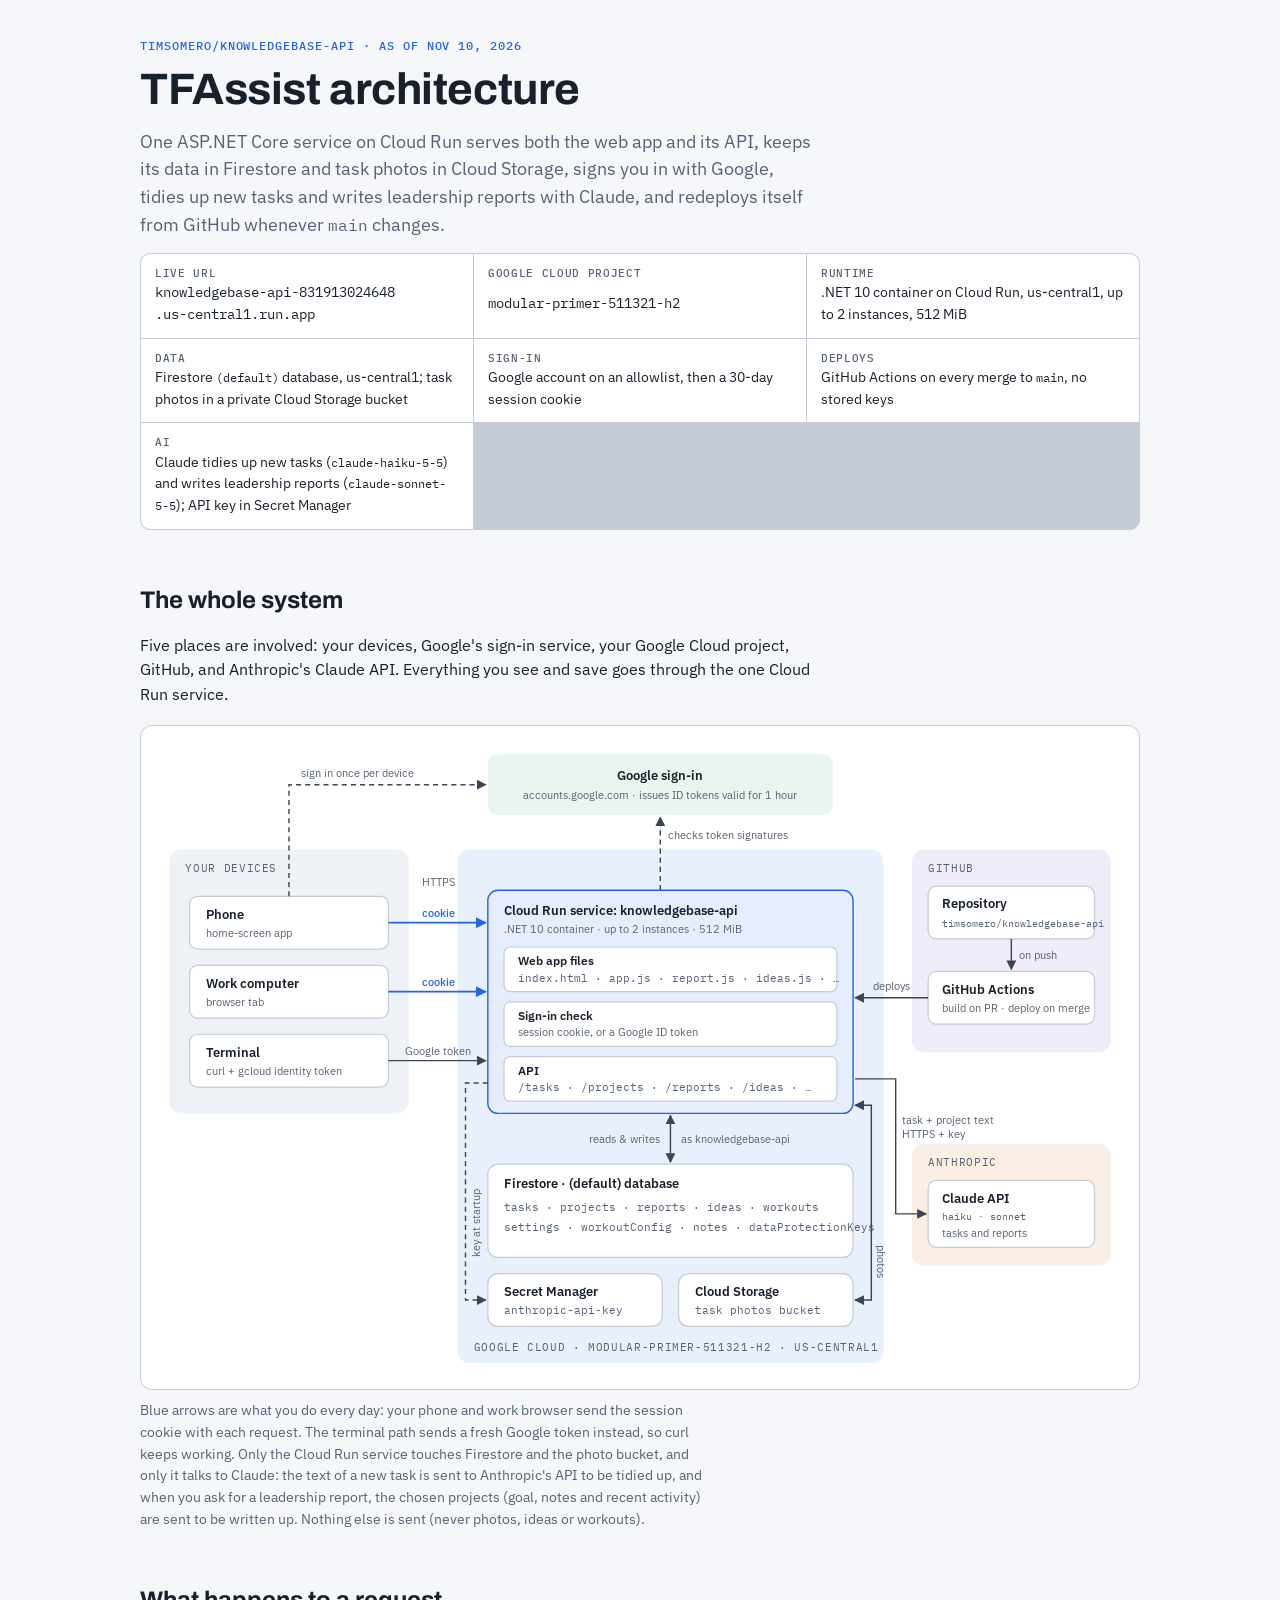
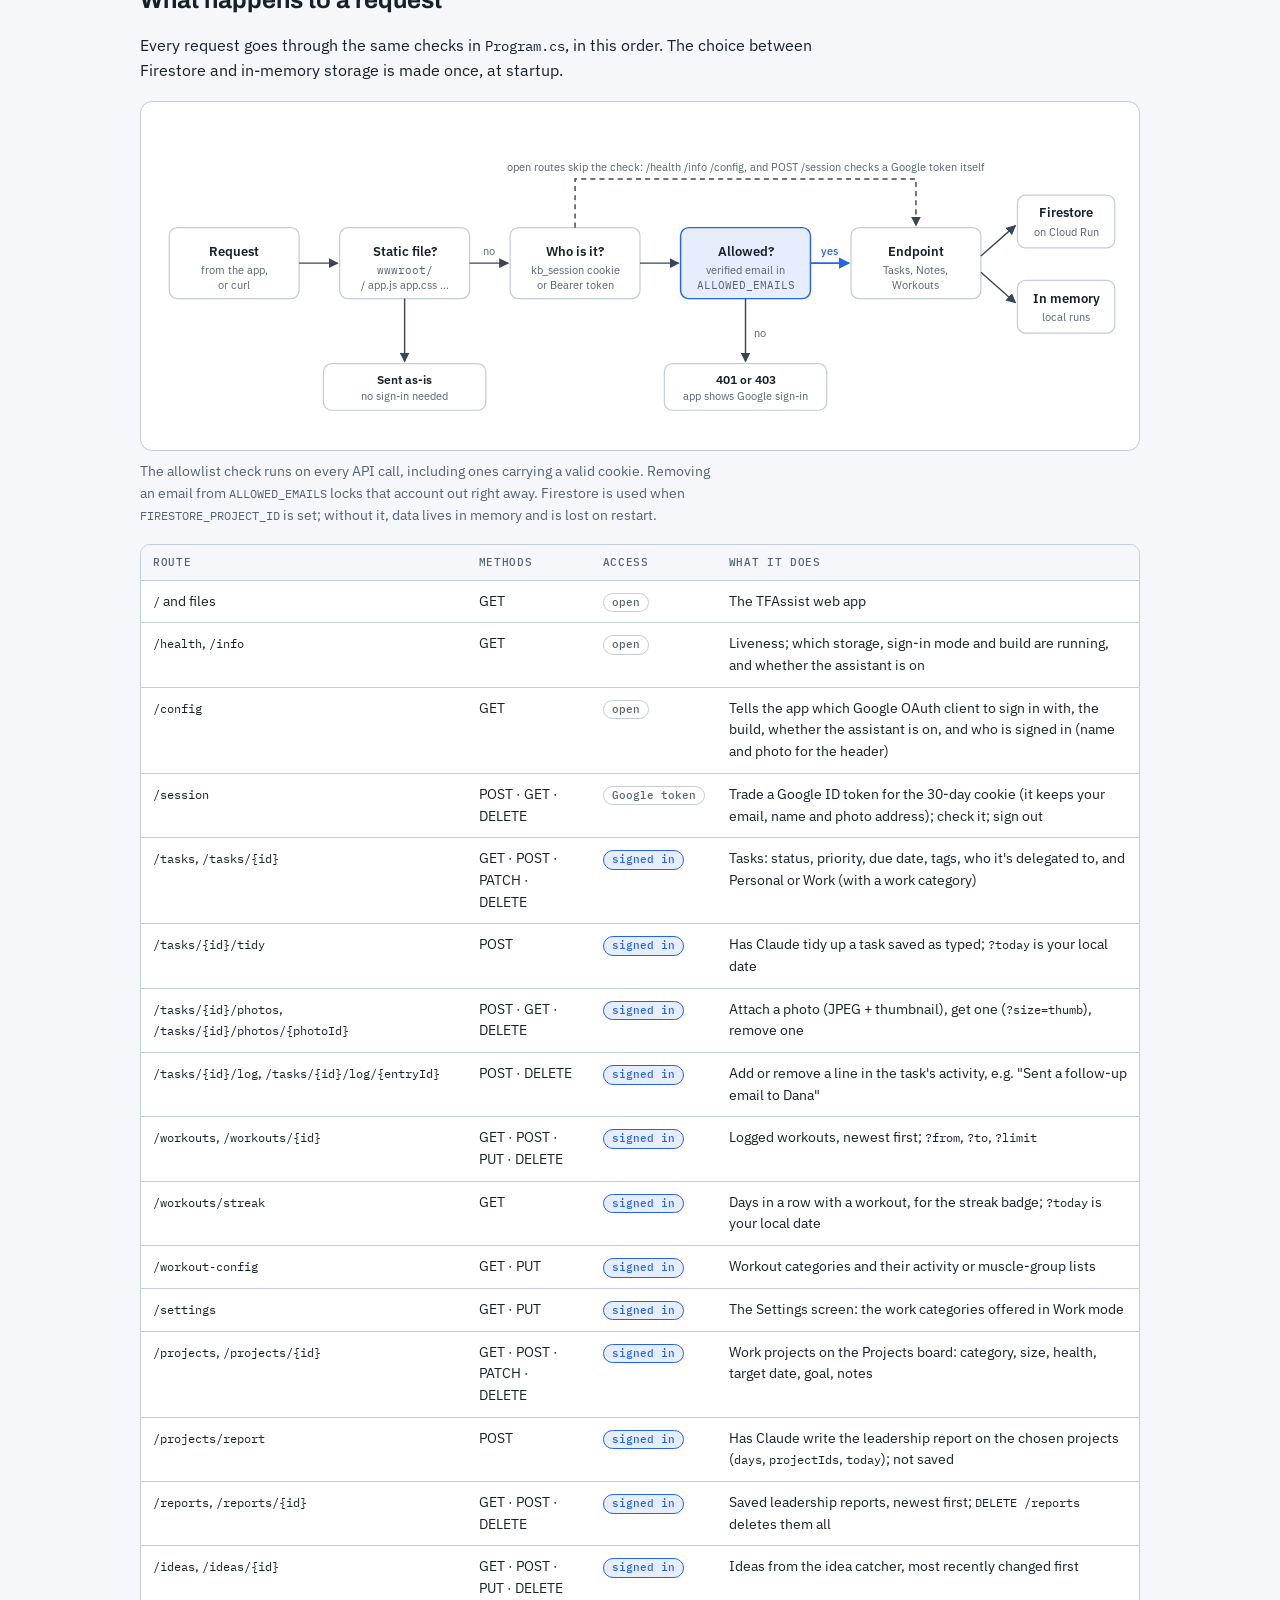
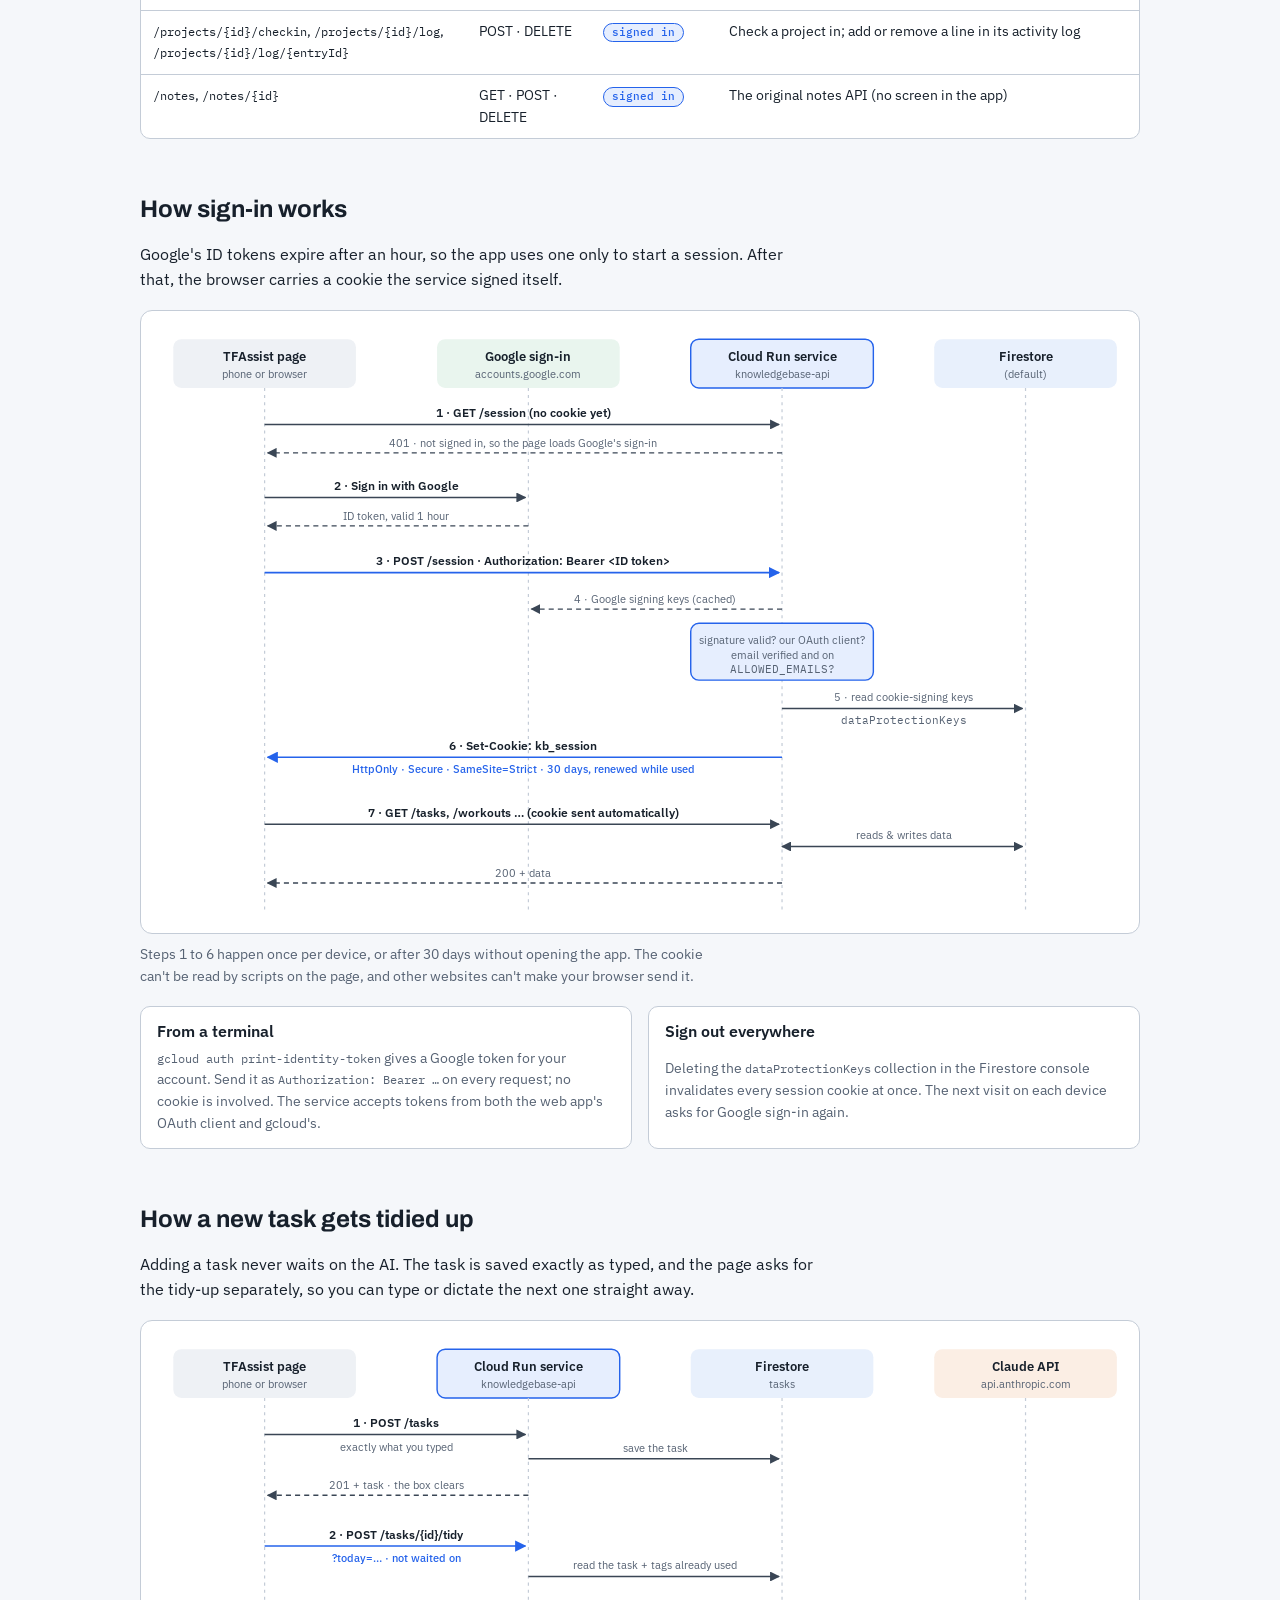
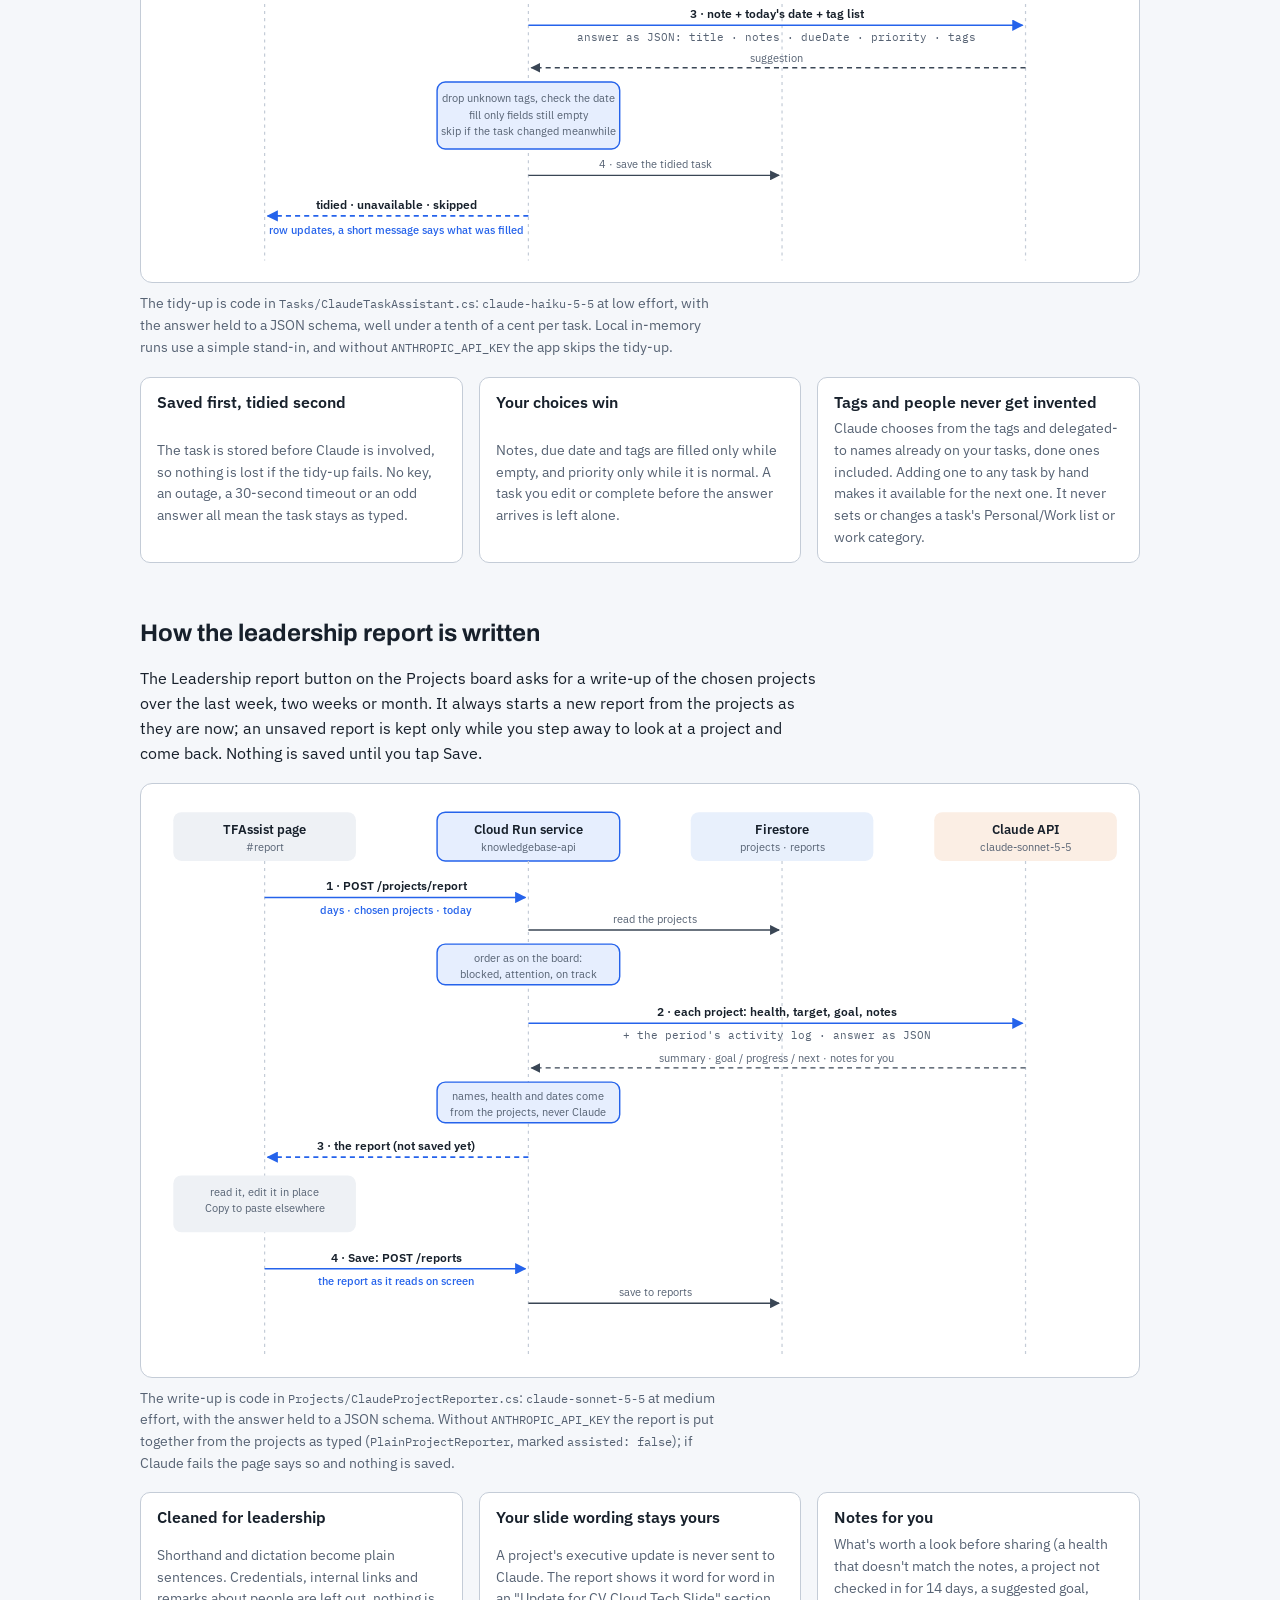
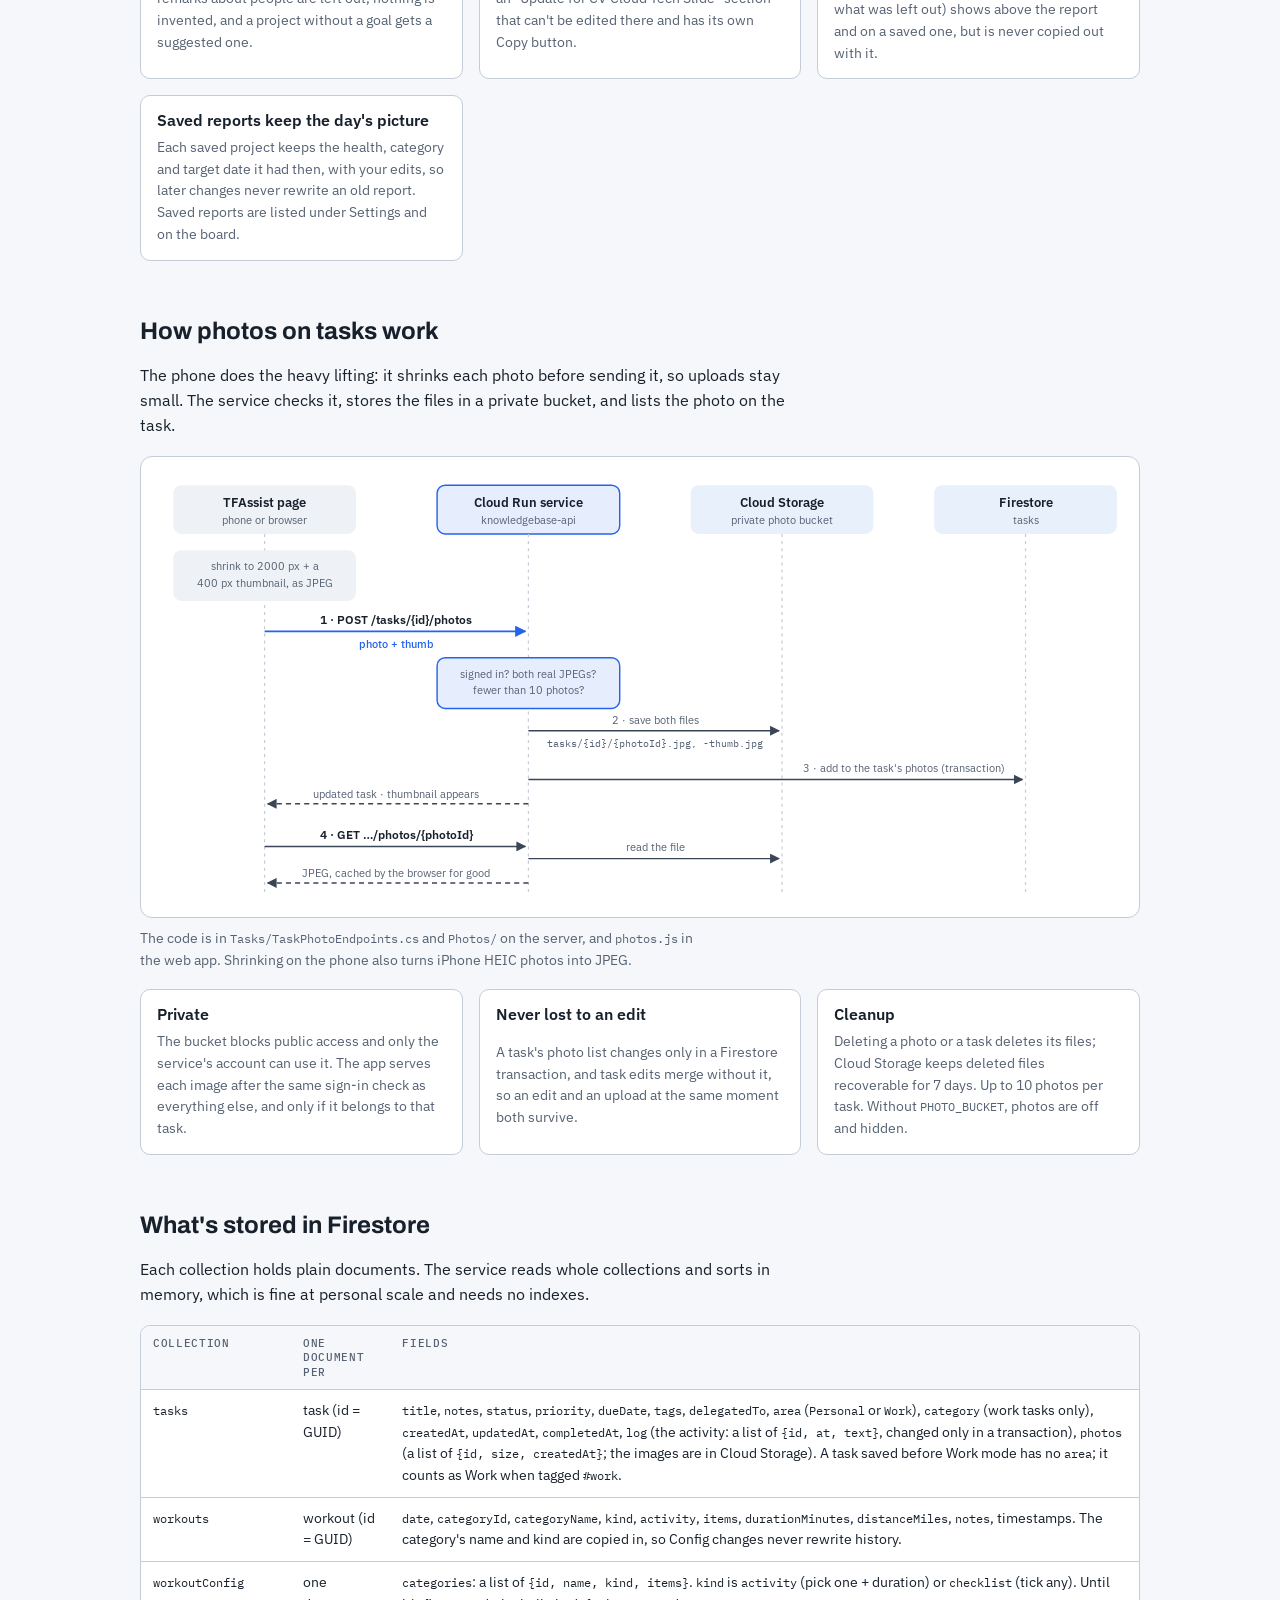
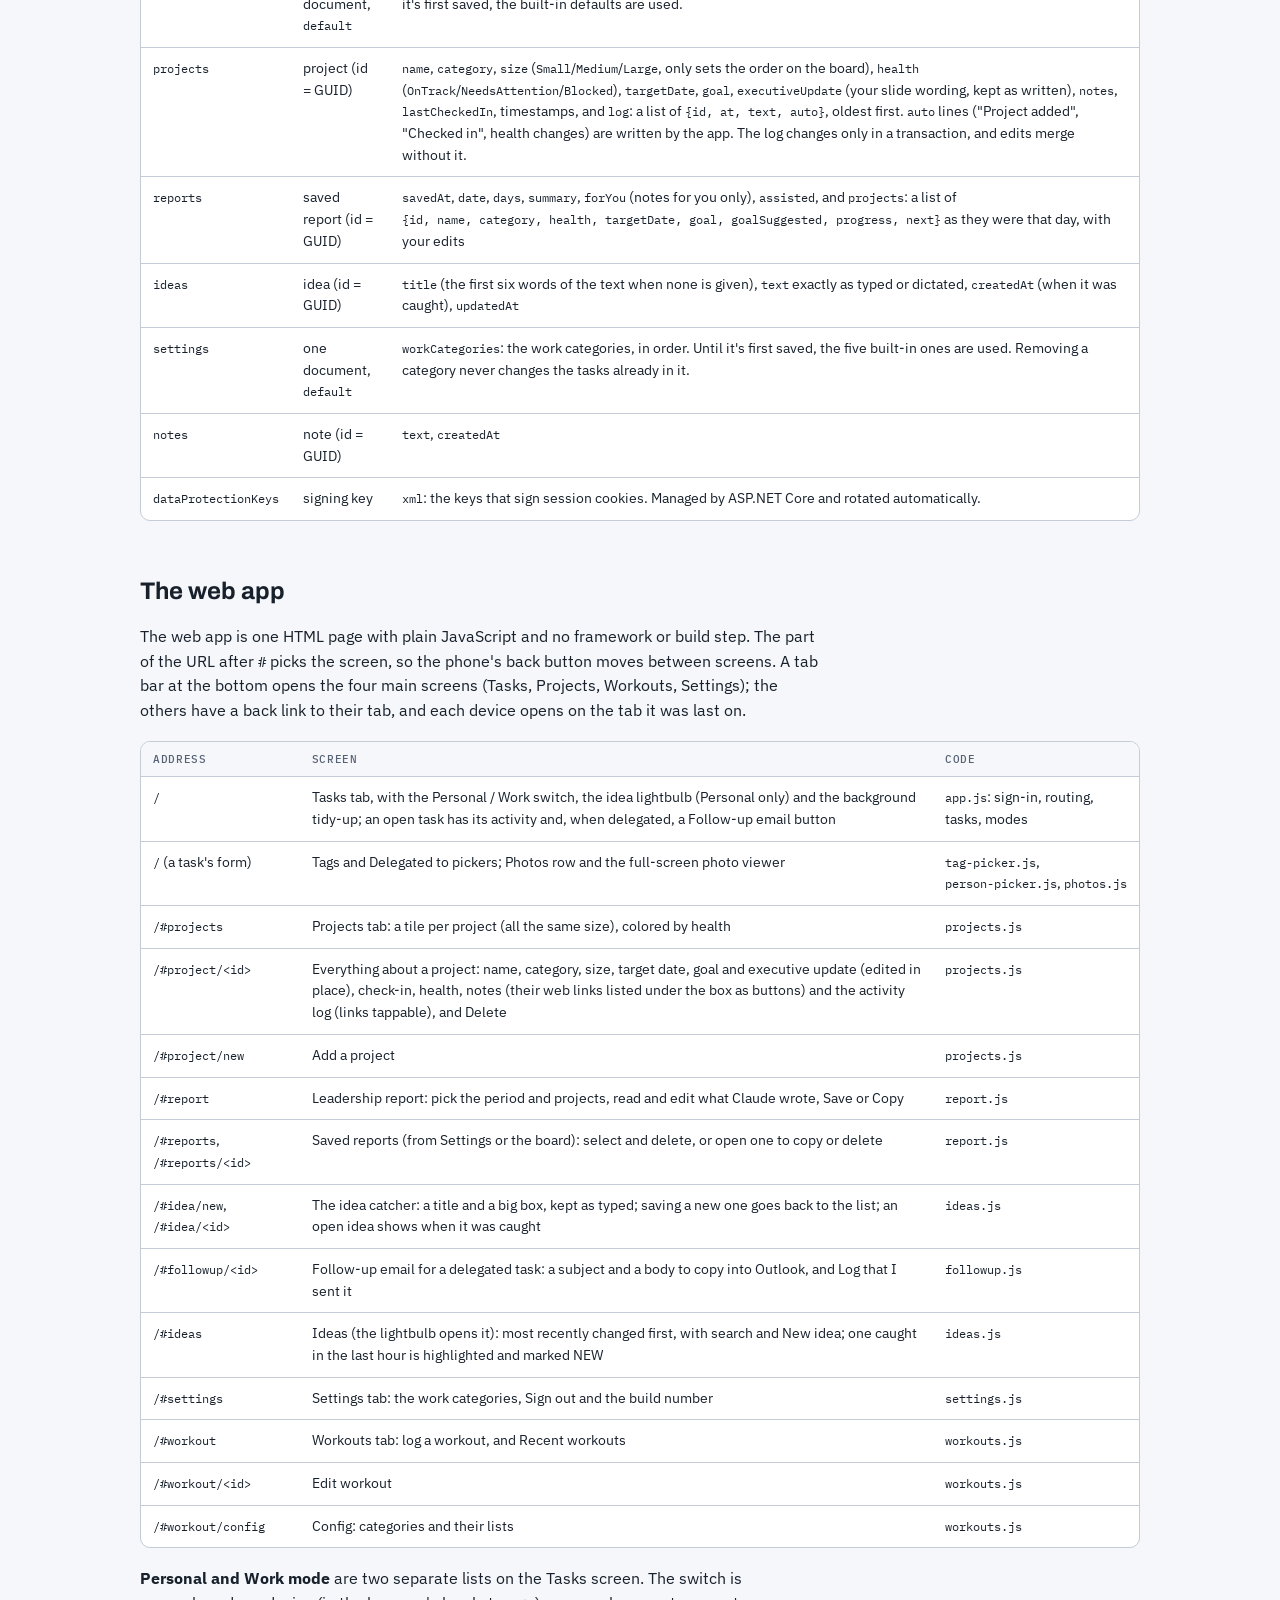
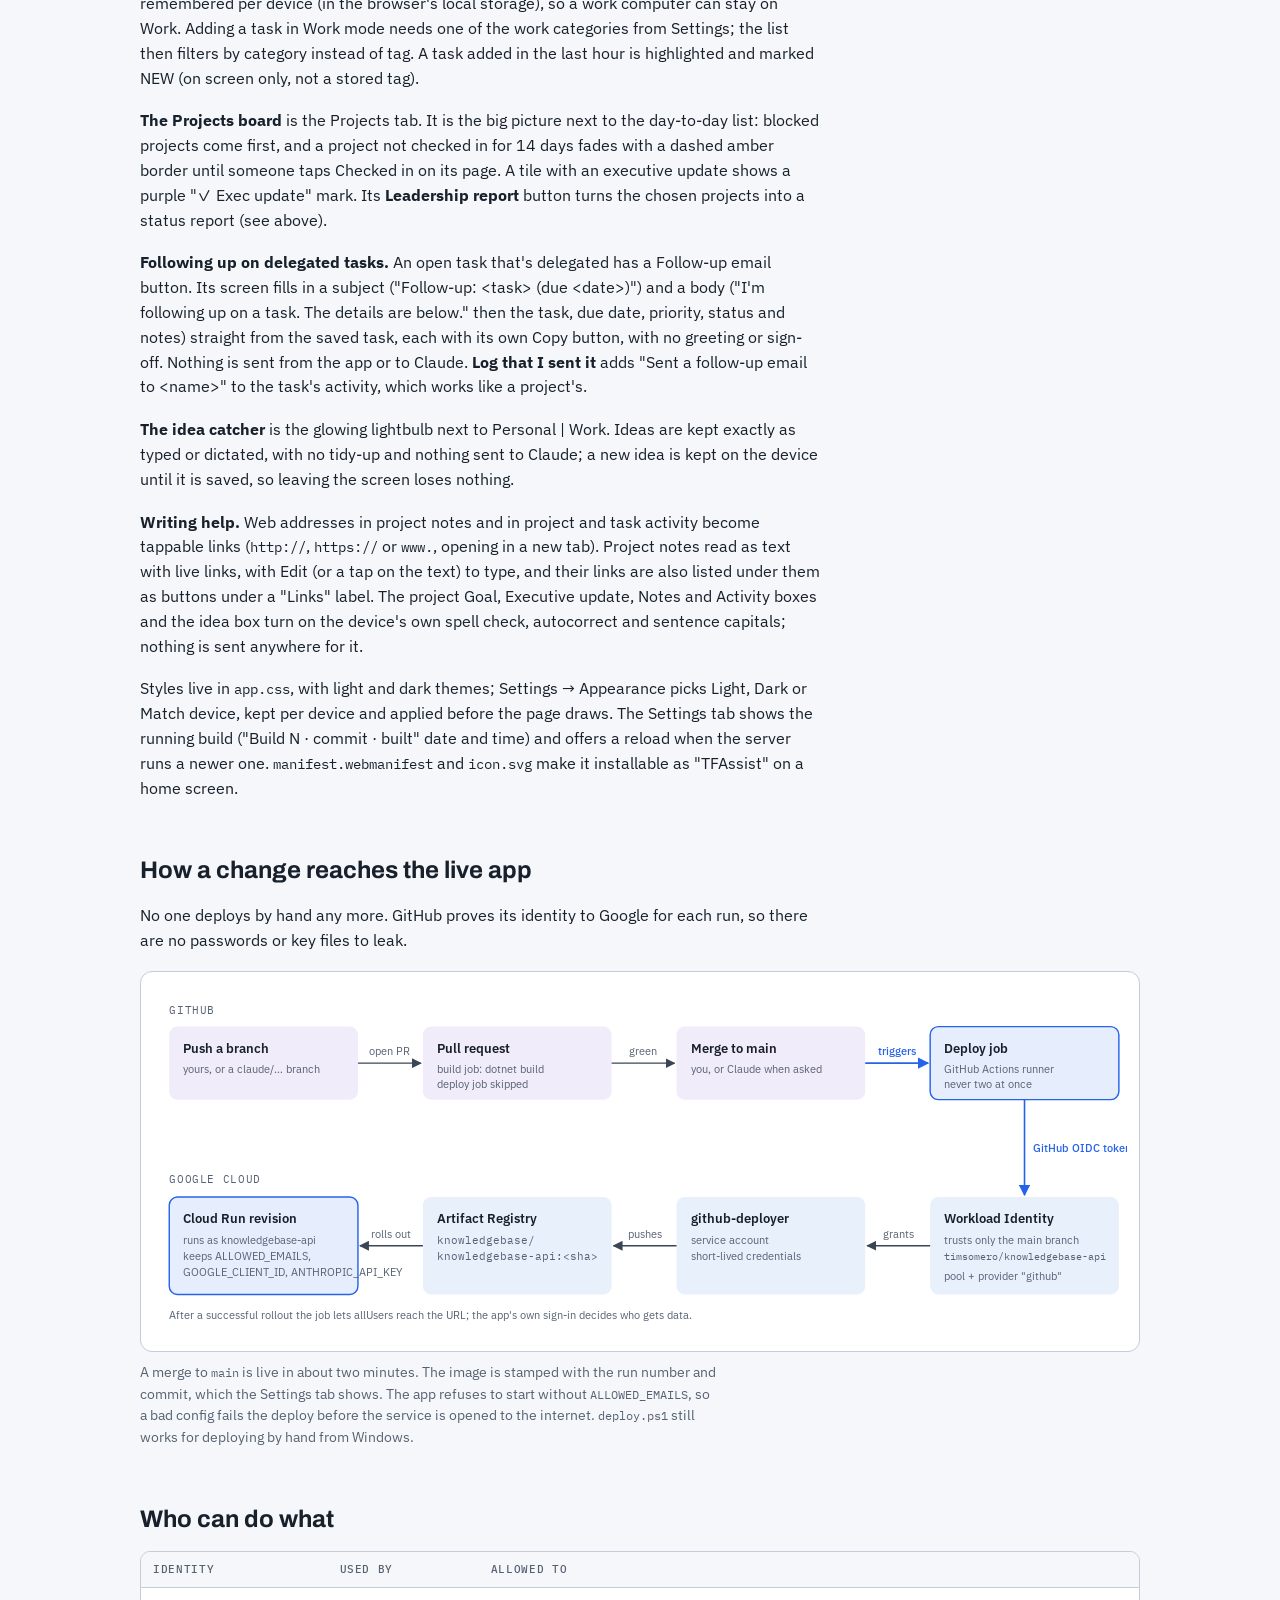
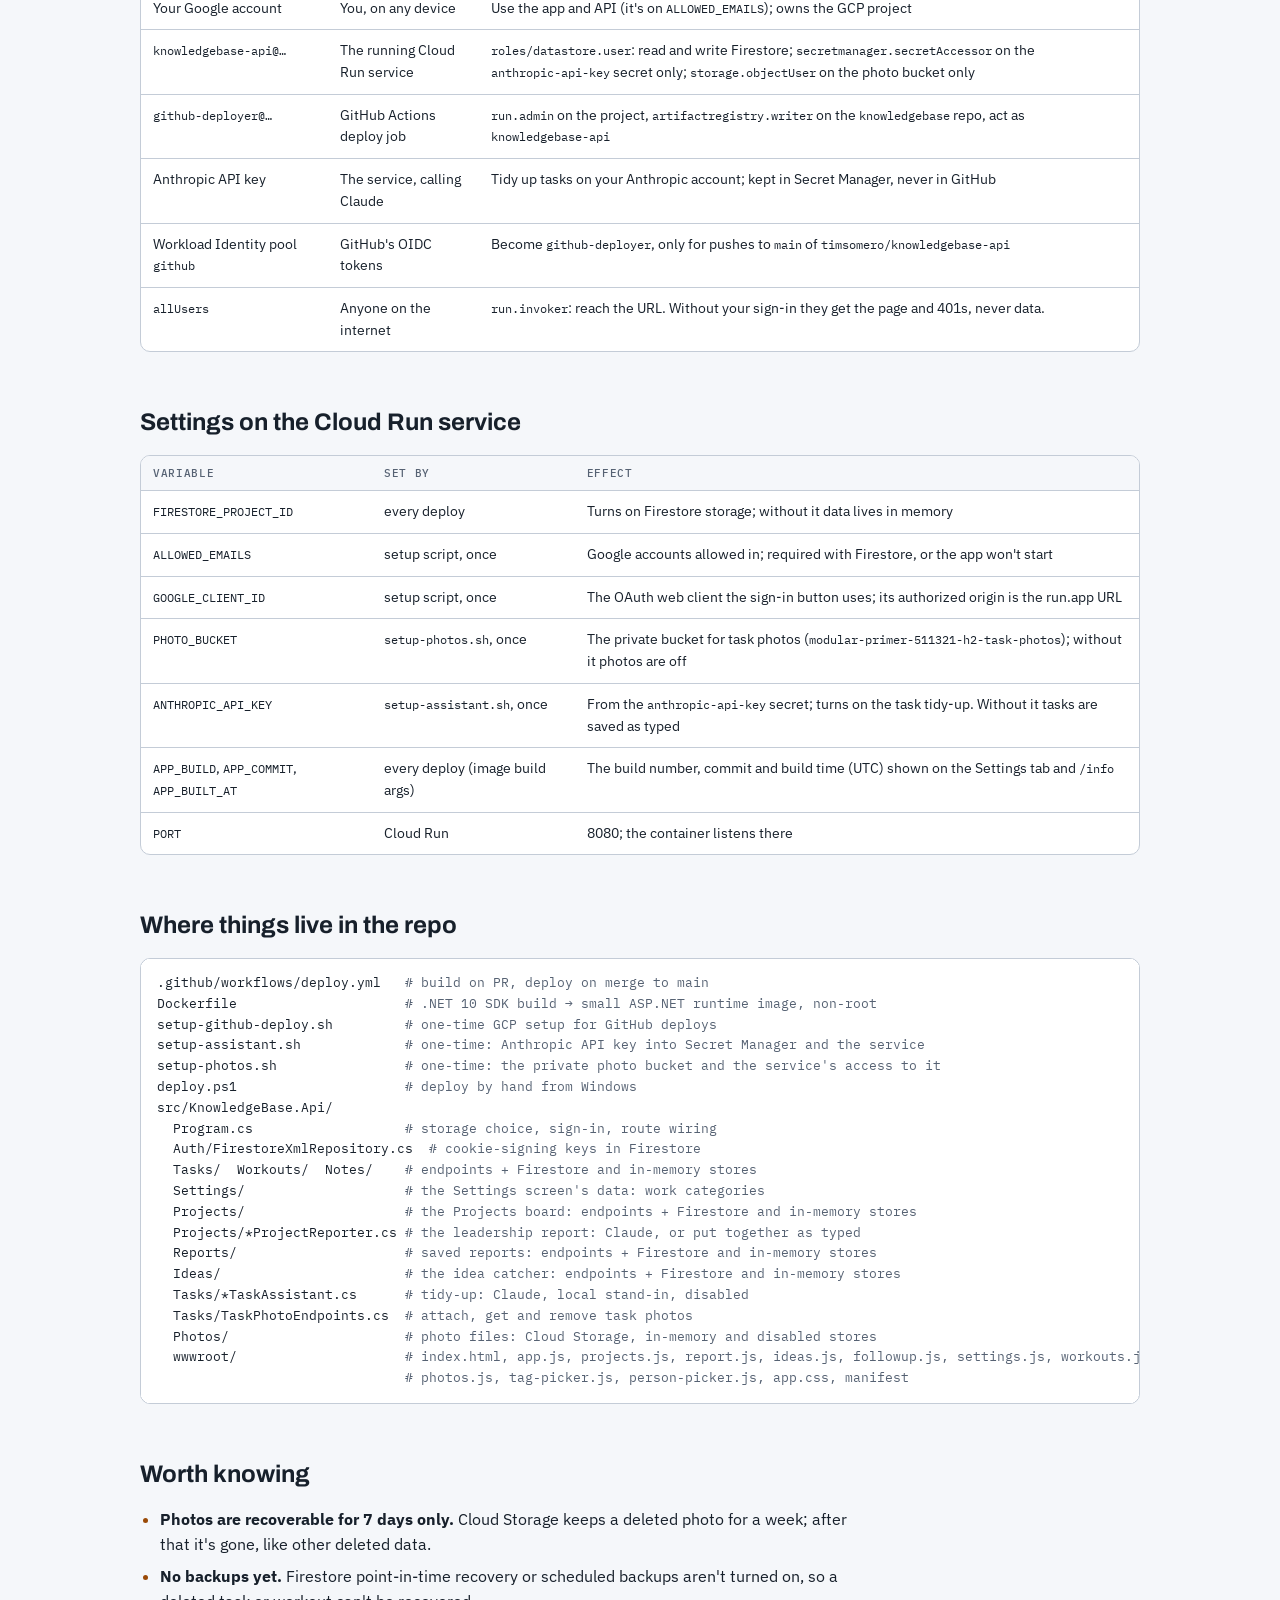
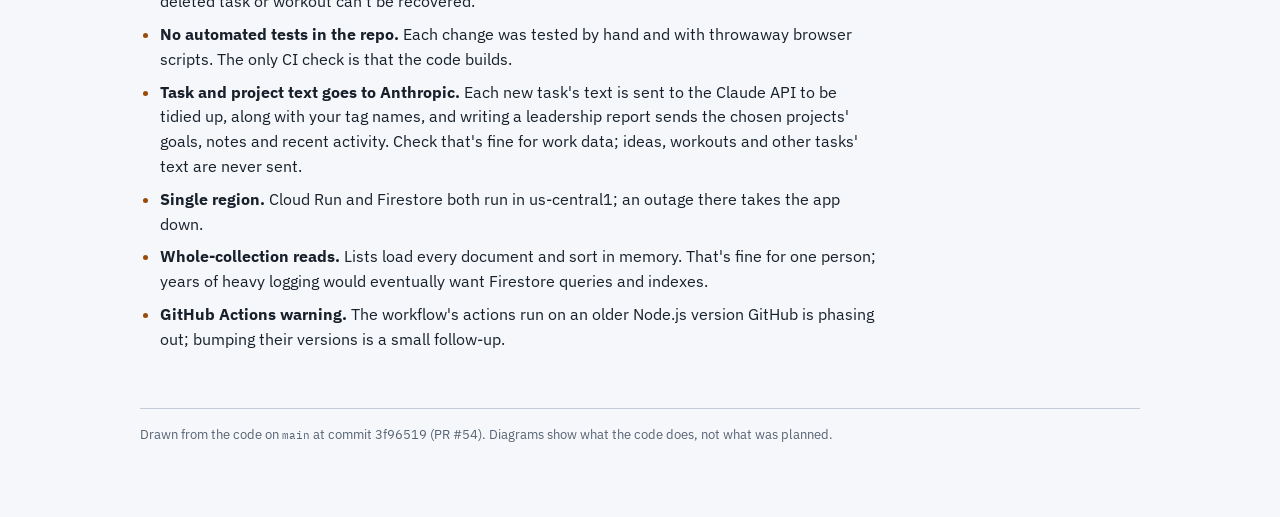
==== commit 3ed5ad08: "Settings: Appearance choice of Light, Dark or Match device A new Appearance section in Settings pick" ====
--- a/docs/architecture.html
+++ b/docs/architecture.html
@@ -679,7 +679,7 @@
     <p><strong>Following up on delegated tasks.</strong> An open task that's delegated has a Follow-up email button. Its screen fills in a subject ("Follow-up: &lt;task&gt; (due &lt;date&gt;)") and a body ("I'm following up on a task. The details are below." then the task, due date, priority, status and notes) straight from the saved task, each with its own Copy button, with no greeting or sign-off. Nothing is sent from the app or to Claude. <strong>Log that I sent it</strong> adds "Sent a follow-up email to &lt;name&gt;" to the task's activity, which works like a project's.</p>
     <p><strong>The idea catcher</strong> is the glowing lightbulb next to Personal | Work. Ideas are kept exactly as typed or dictated, with no tidy-up and nothing sent to Claude; a new idea is kept on the device until it is saved, so leaving the screen loses nothing.</p>
     <p><strong>Writing help.</strong> Web addresses in project notes and in project and task activity become tappable links (<code>http://</code>, <code>https://</code> or <code>www.</code>, opening in a new tab). Project notes read as text with live links, with Edit (or a tap on the text) to type, and their links are also listed under them as buttons under a "Links" label. The project Goal, Executive update, Notes and Activity boxes and the idea box turn on the device's own spell check, autocorrect and sentence capitals; nothing is sent anywhere for it.</p>
-    <p>Styles live in <code>app.css</code>, with light and dark themes. The Settings tab shows the running build ("Build N · commit · built" date and time) and offers a reload when the server runs a newer one. <code>manifest.webmanifest</code> and <code>icon.svg</code> make it installable as "TFAssist" on a home screen.</p>
+    <p>Styles live in <code>app.css</code>, with light and dark themes; Settings → Appearance picks Light, Dark or Match device, kept per device and applied before the page draws. The Settings tab shows the running build ("Build N · commit · built" date and time) and offers a reload when the server runs a newer one. <code>manifest.webmanifest</code> and <code>icon.svg</code> make it installable as "TFAssist" on a home screen.</p>
   </section>
 
   <section id="deploy">
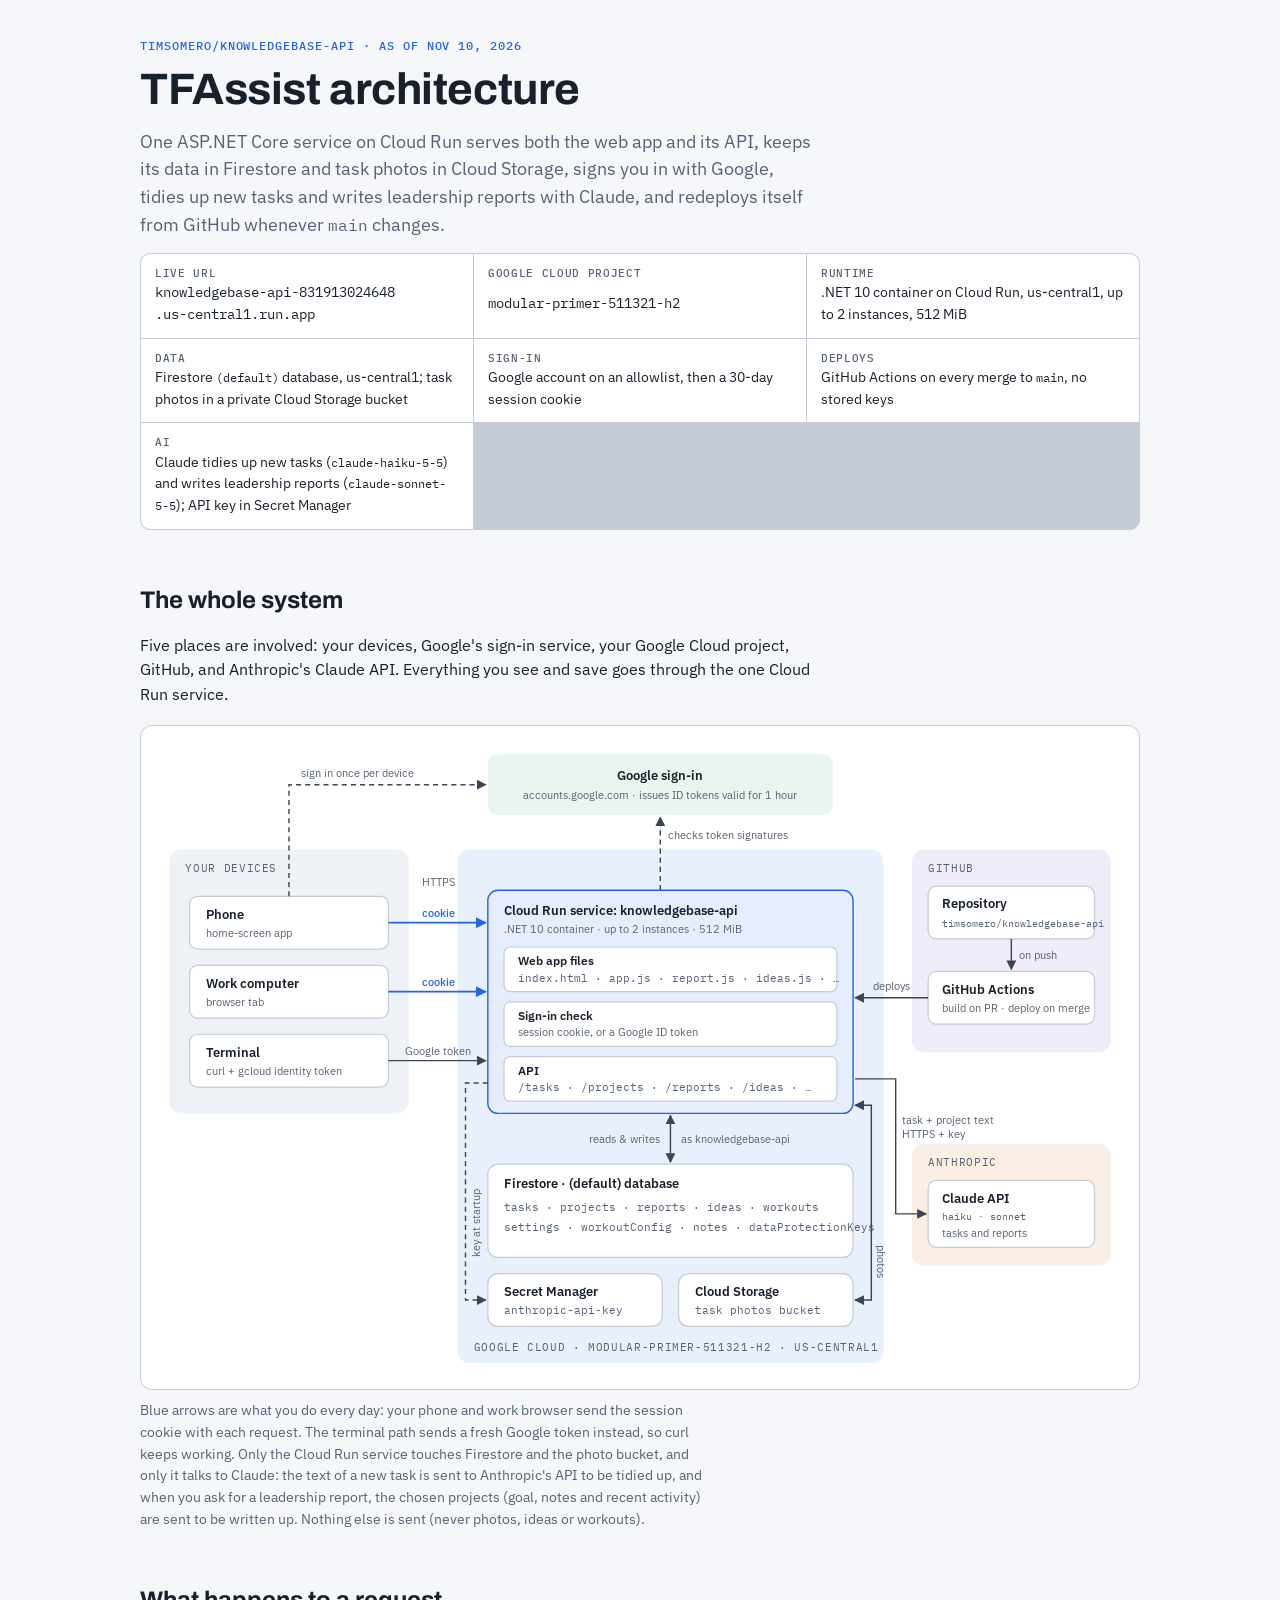
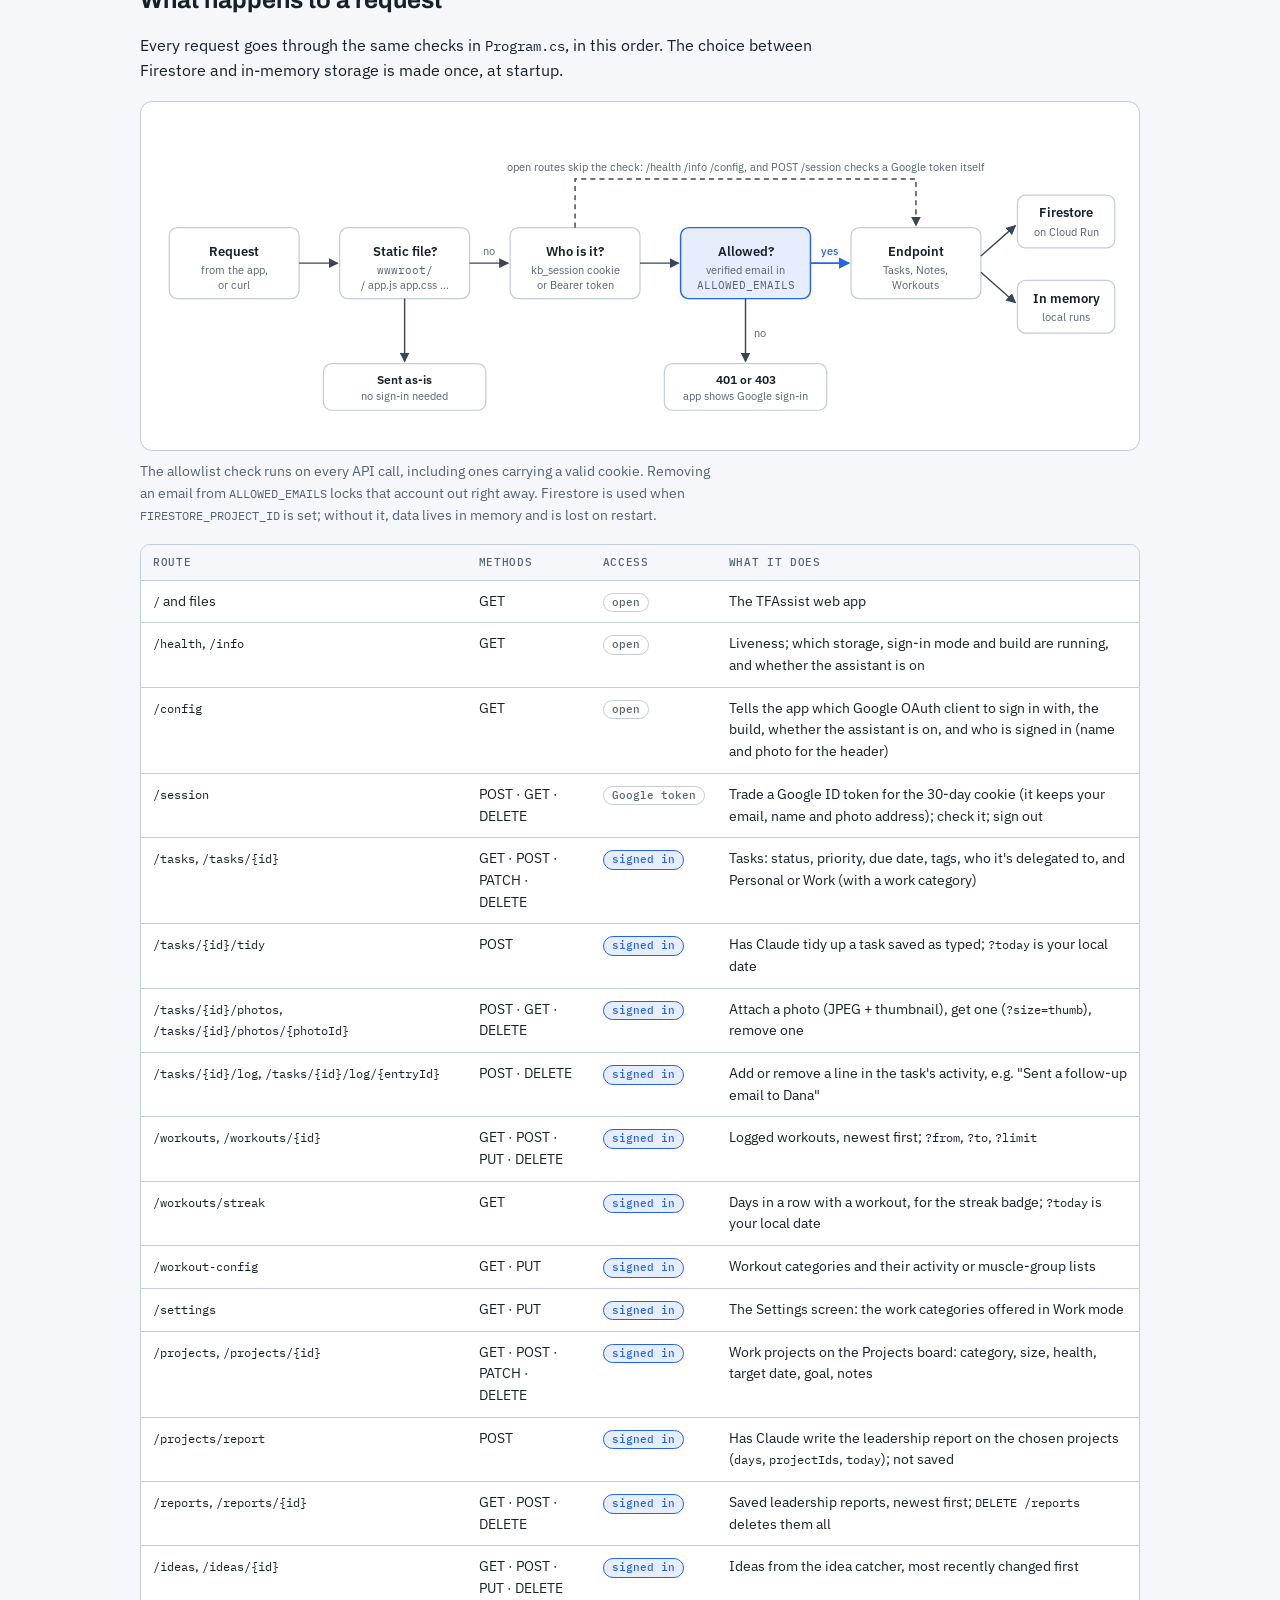
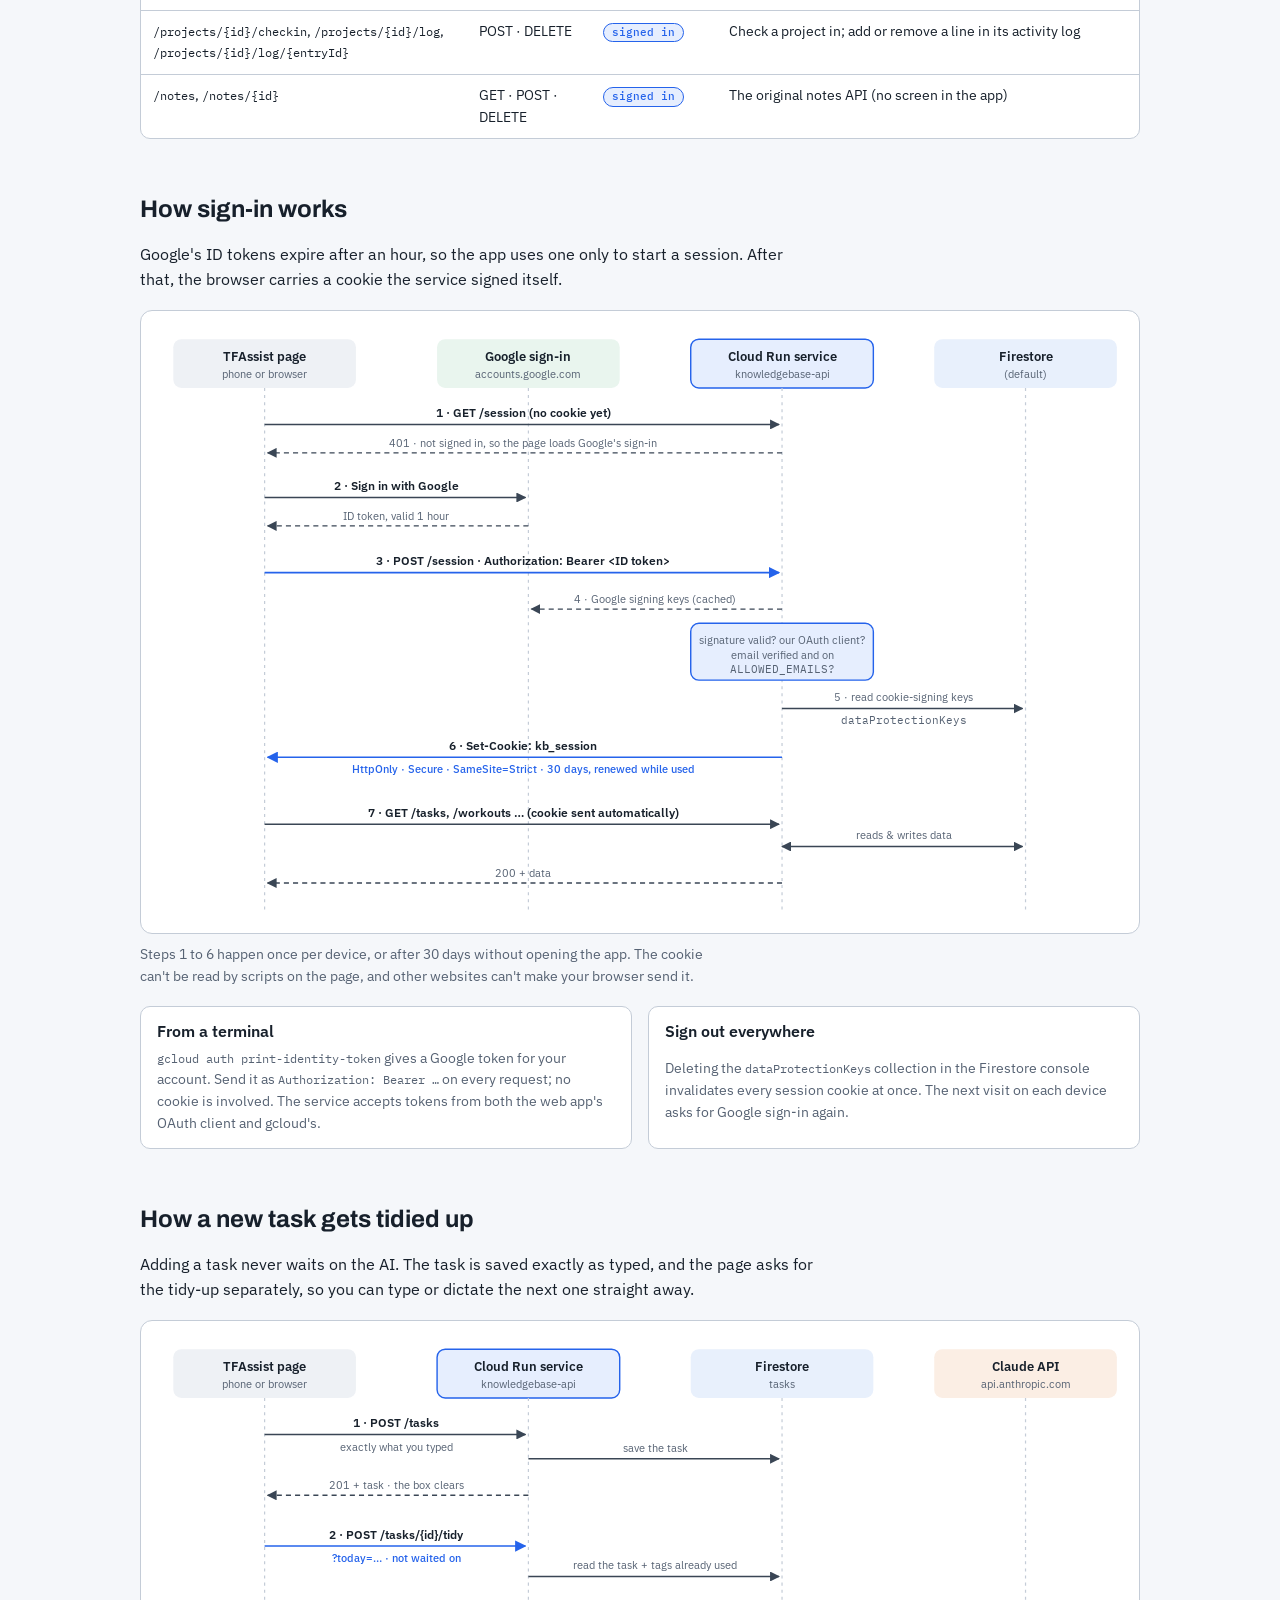
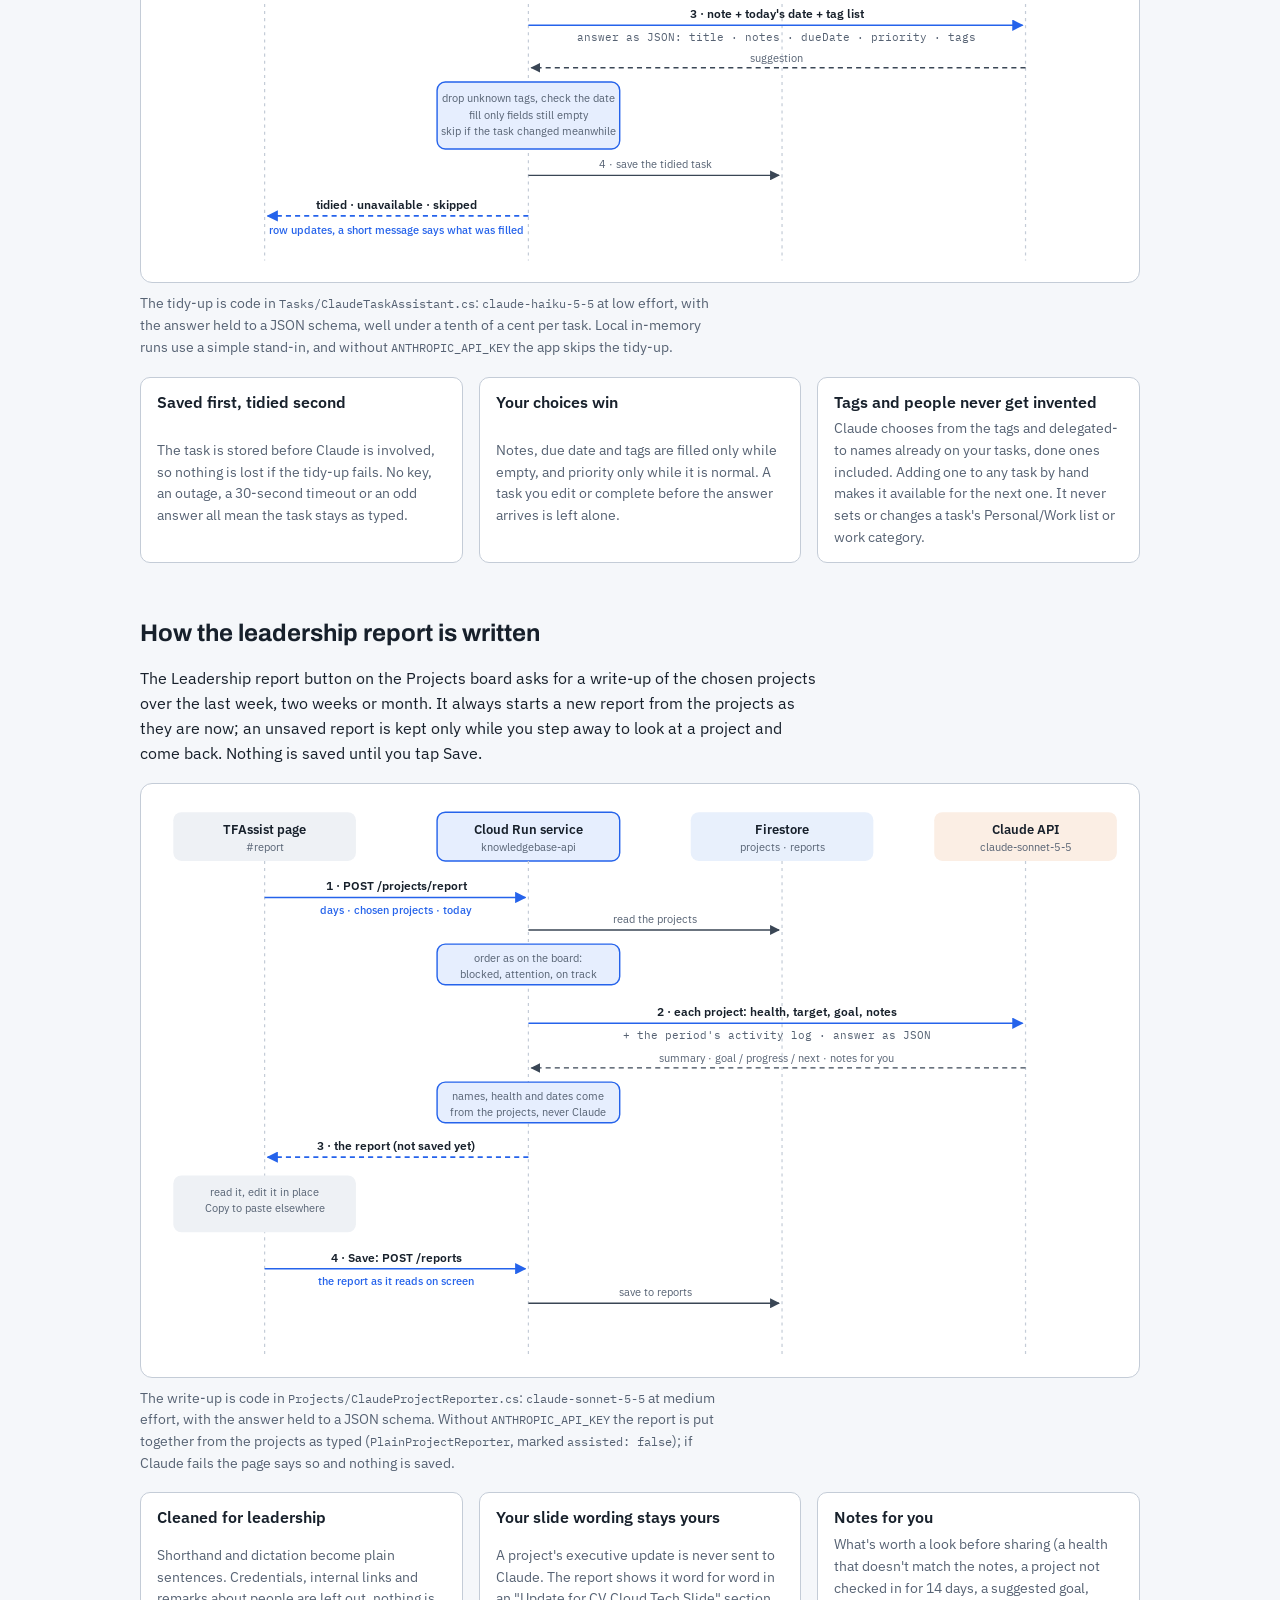
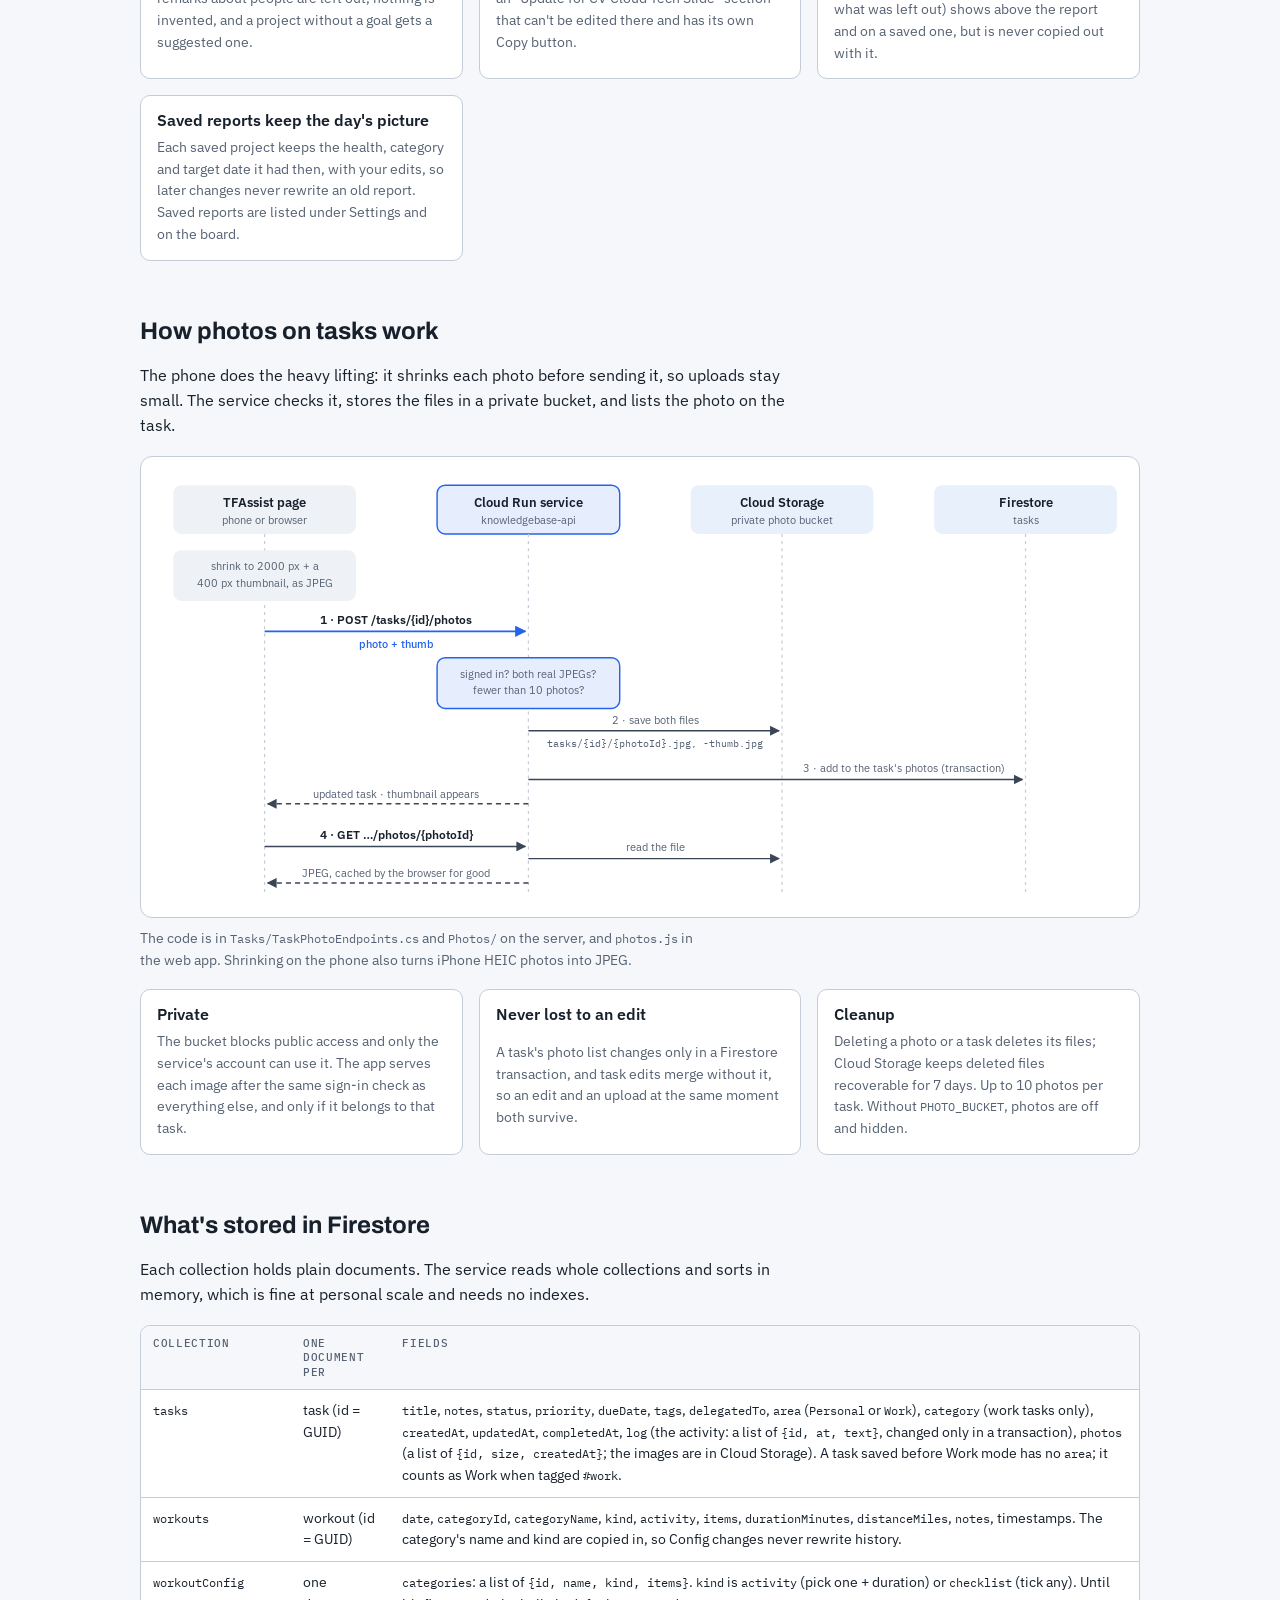
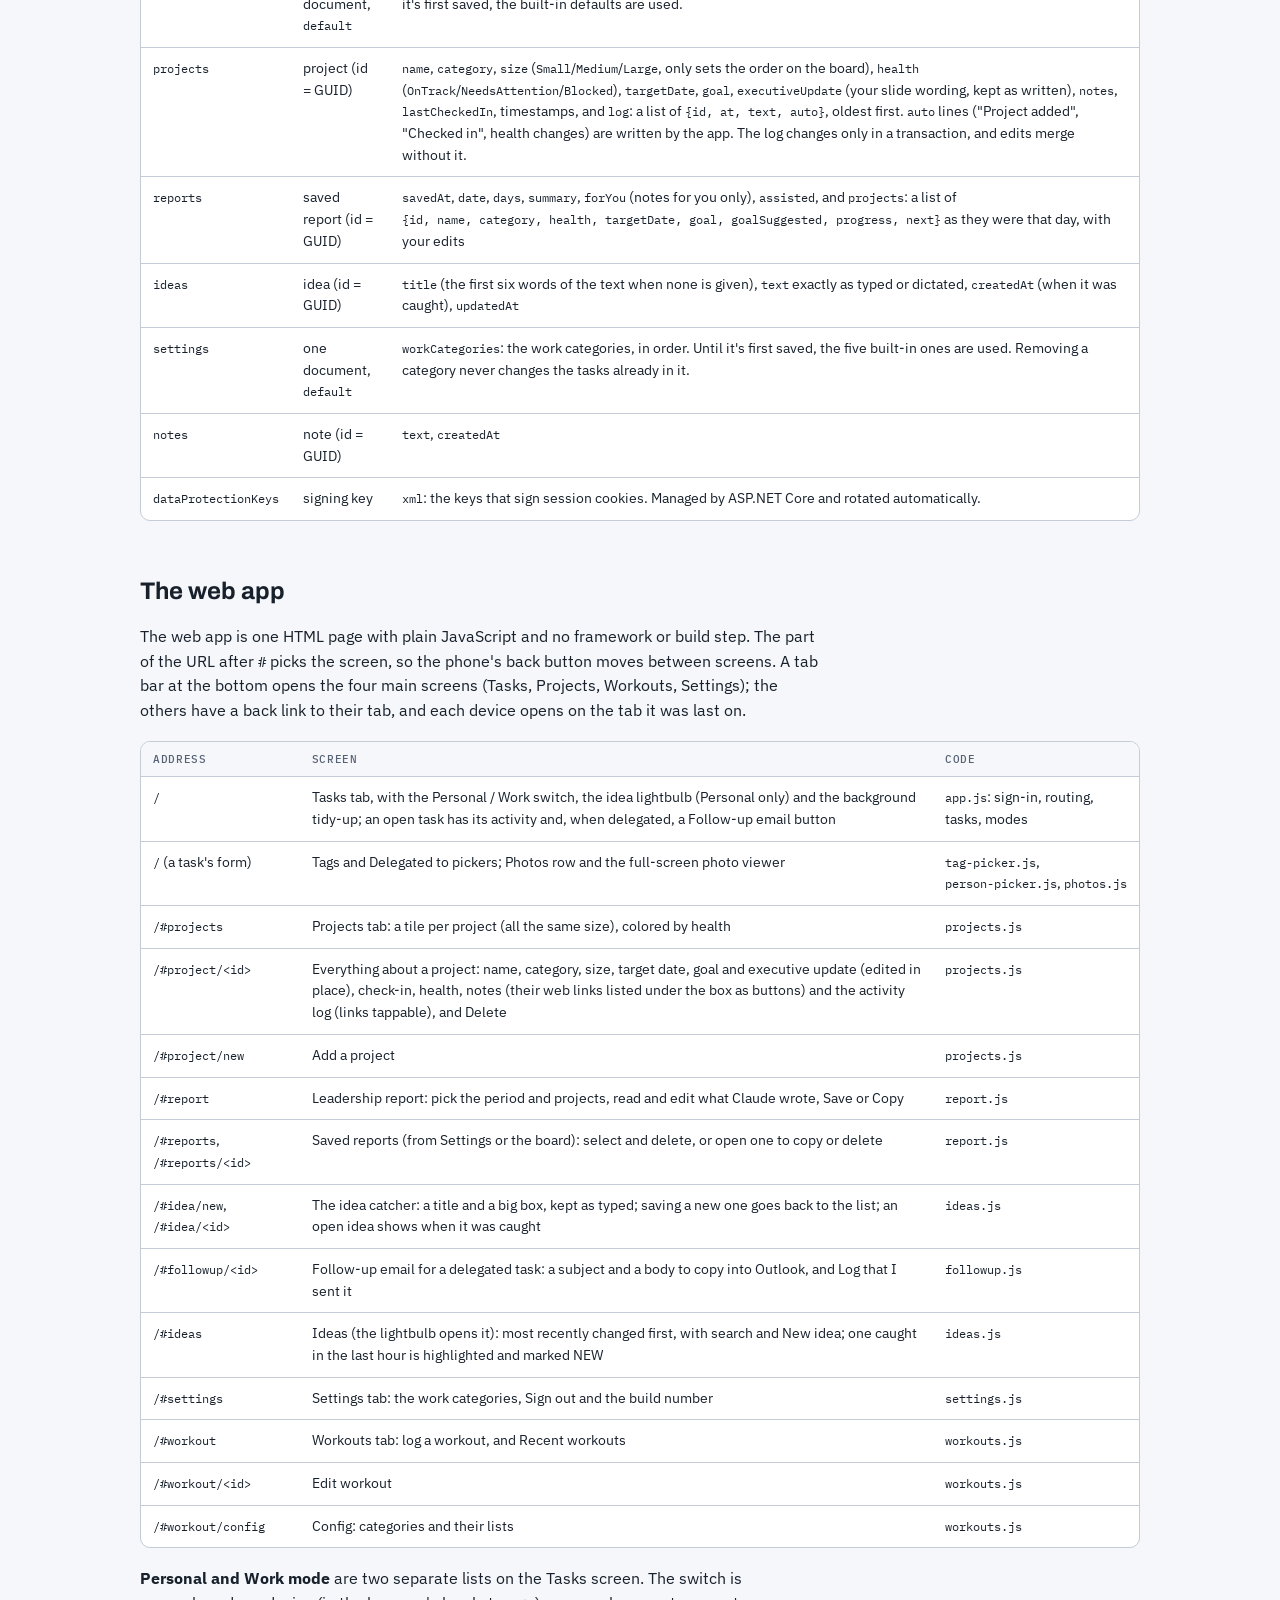
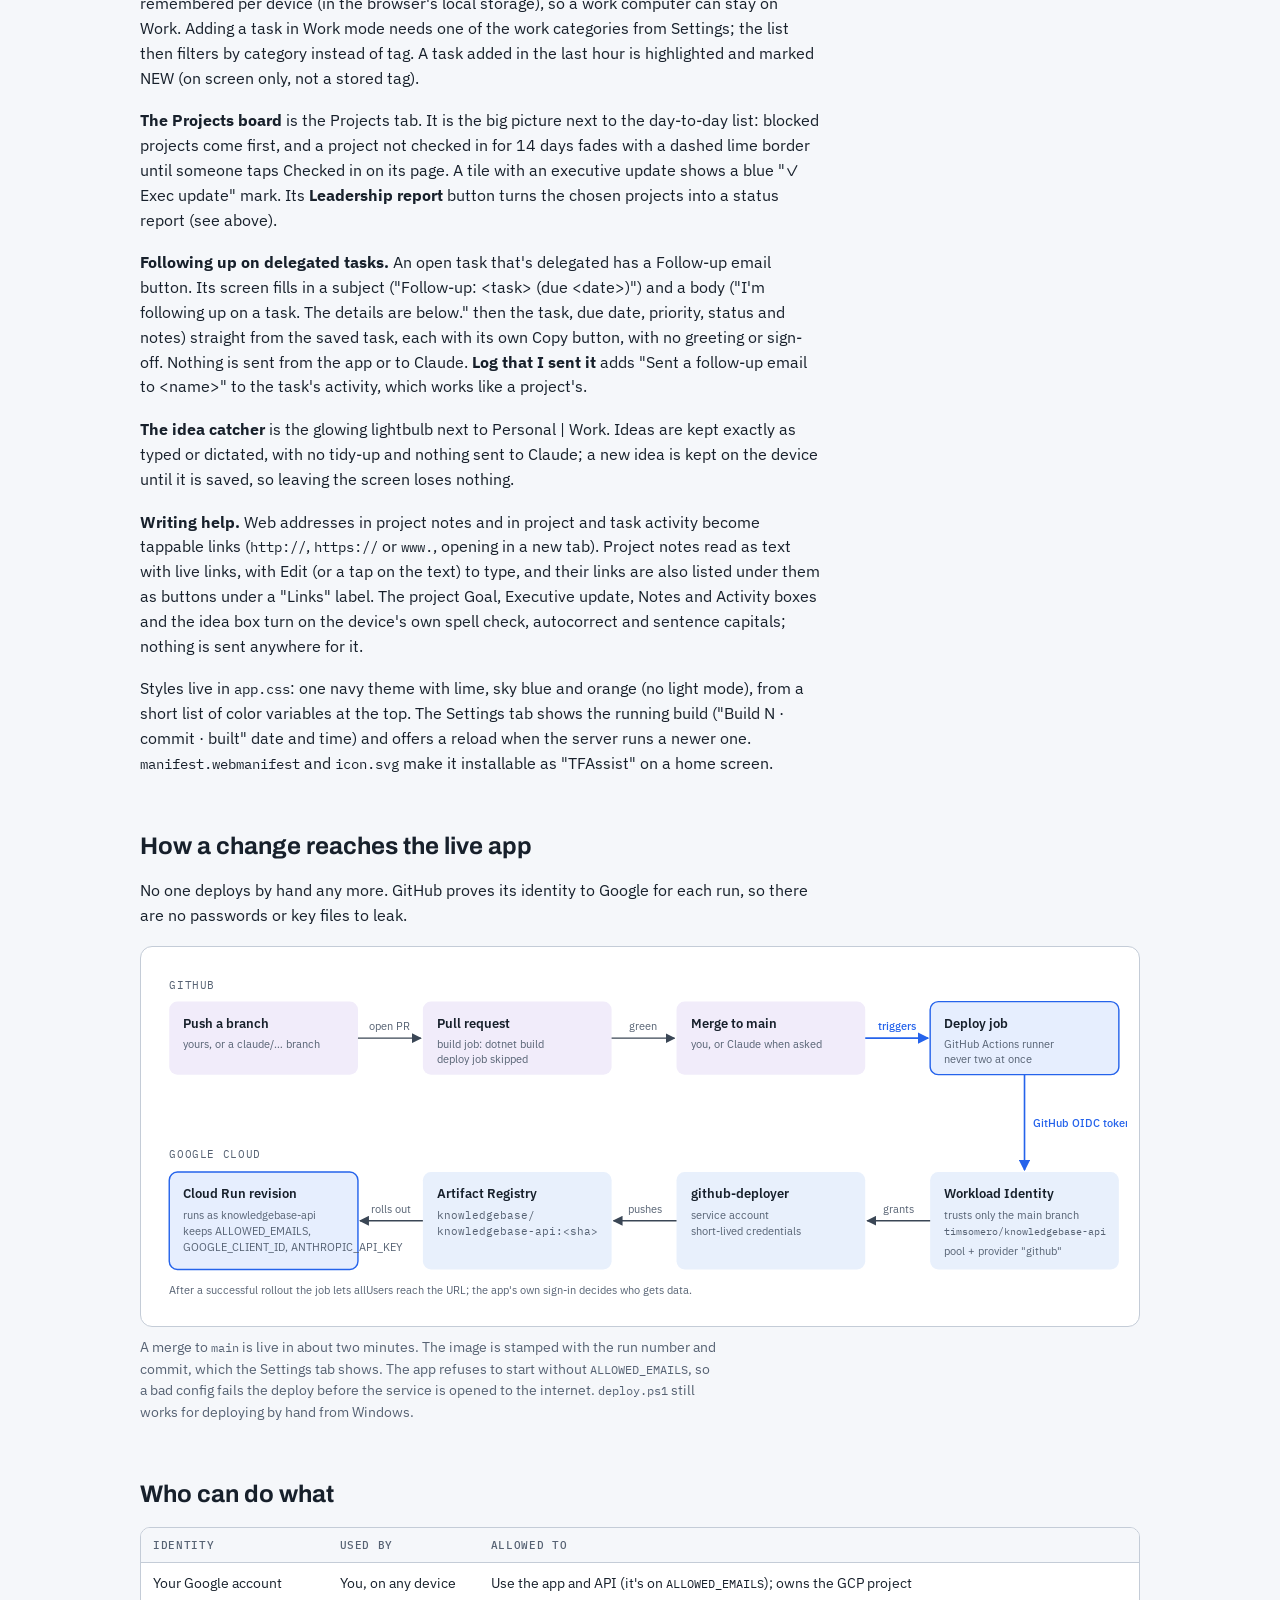
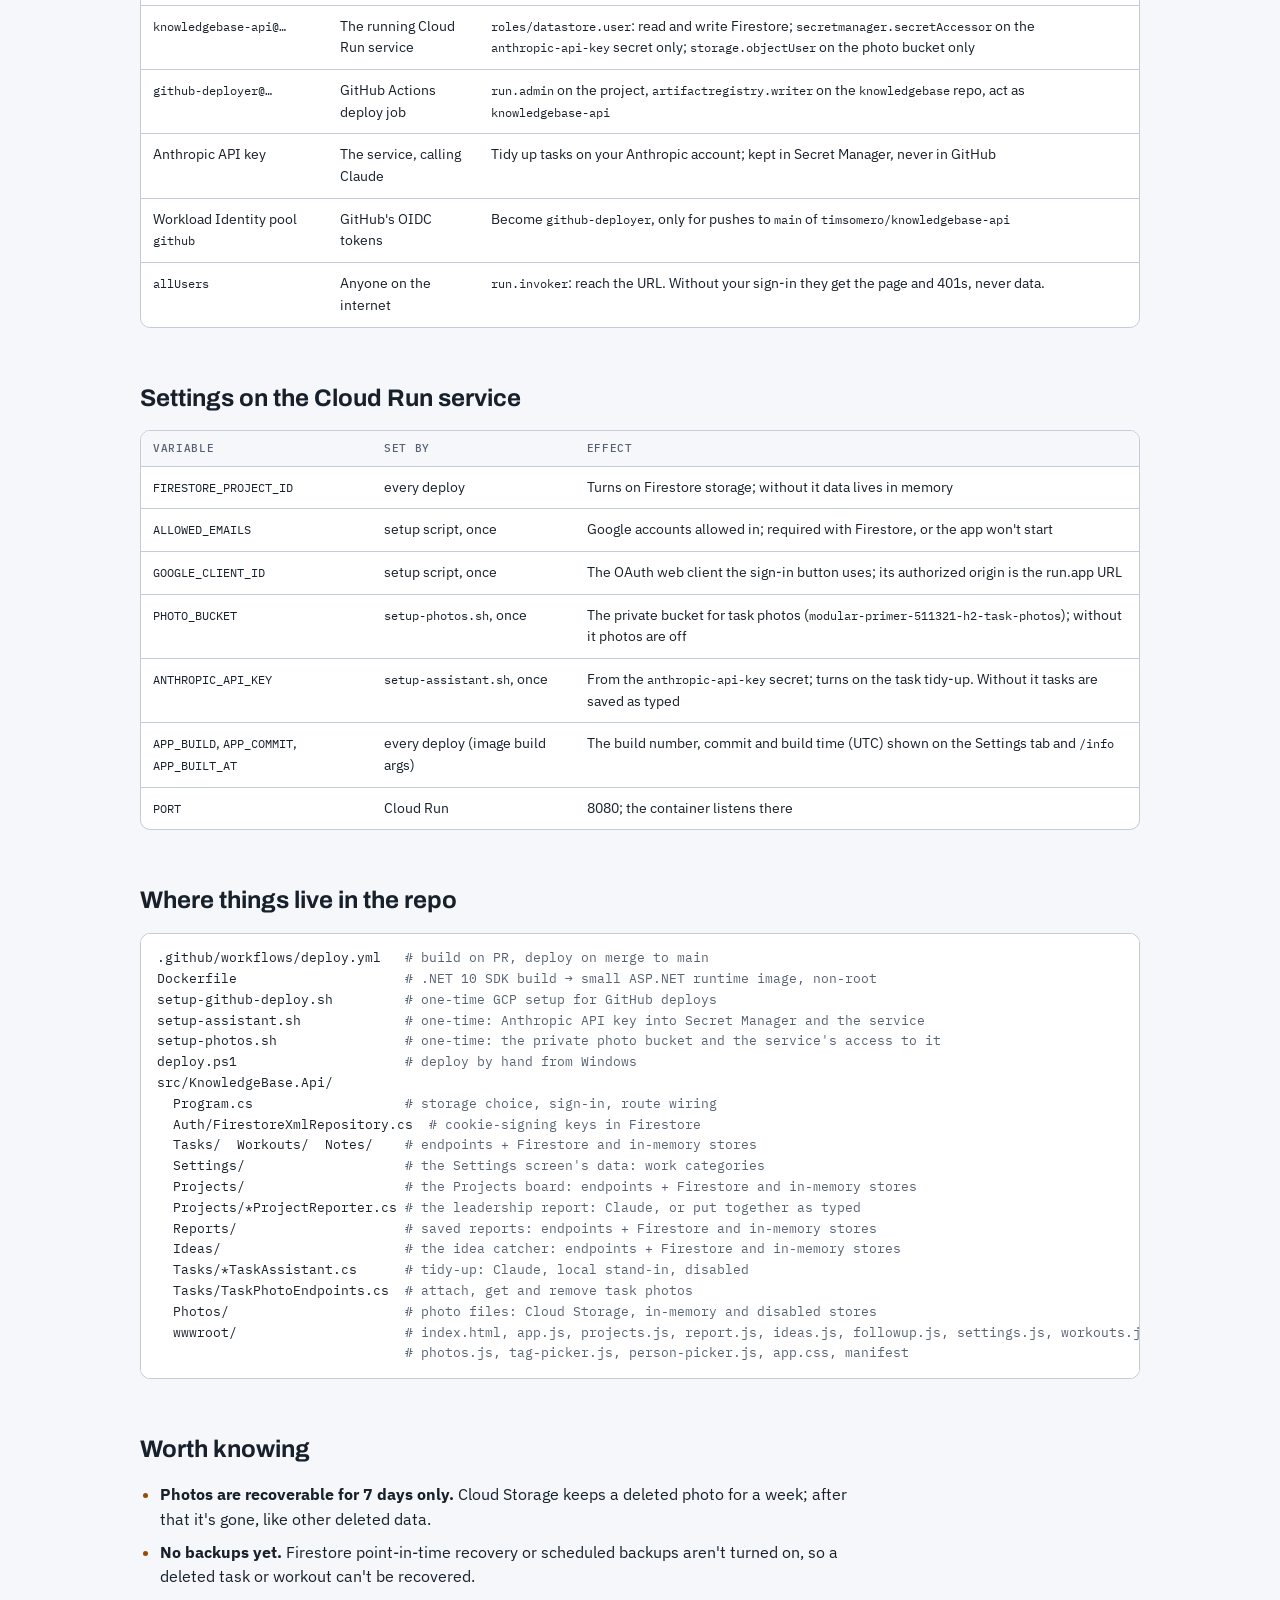
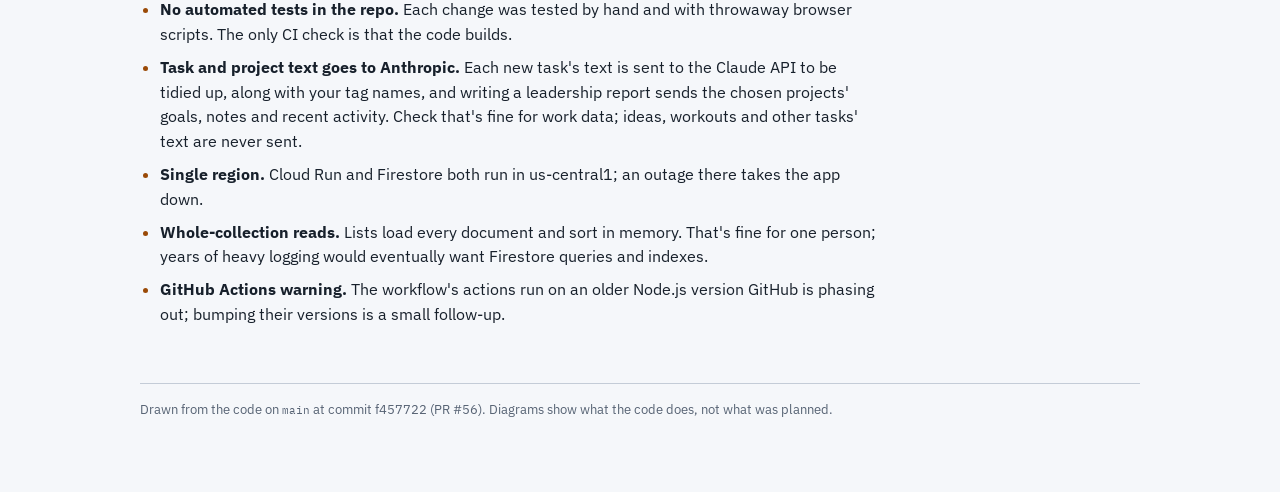
==== commit c94269d0: "One navy theme in skate deck colors; drop light mode and the Appearance setting The app now has a si" ====
--- a/docs/architecture.html
+++ b/docs/architecture.html
@@ -675,11 +675,11 @@
       </table>
     </div>
     <p><strong>Personal and Work mode</strong> are two separate lists on the Tasks screen. The switch is remembered per device (in the browser's local storage), so a work computer can stay on Work. Adding a task in Work mode needs one of the work categories from Settings; the list then filters by category instead of tag. A task added in the last hour is highlighted and marked NEW (on screen only, not a stored tag).</p>
-    <p><strong>The Projects board</strong> is the Projects tab. It is the big picture next to the day-to-day list: blocked projects come first, and a project not checked in for 14 days fades with a dashed amber border until someone taps Checked in on its page. A tile with an executive update shows a purple "✓ Exec update" mark. Its <strong>Leadership report</strong> button turns the chosen projects into a status report (see above).</p>
+    <p><strong>The Projects board</strong> is the Projects tab. It is the big picture next to the day-to-day list: blocked projects come first, and a project not checked in for 14 days fades with a dashed lime border until someone taps Checked in on its page. A tile with an executive update shows a blue "✓ Exec update" mark. Its <strong>Leadership report</strong> button turns the chosen projects into a status report (see above).</p>
     <p><strong>Following up on delegated tasks.</strong> An open task that's delegated has a Follow-up email button. Its screen fills in a subject ("Follow-up: &lt;task&gt; (due &lt;date&gt;)") and a body ("I'm following up on a task. The details are below." then the task, due date, priority, status and notes) straight from the saved task, each with its own Copy button, with no greeting or sign-off. Nothing is sent from the app or to Claude. <strong>Log that I sent it</strong> adds "Sent a follow-up email to &lt;name&gt;" to the task's activity, which works like a project's.</p>
     <p><strong>The idea catcher</strong> is the glowing lightbulb next to Personal | Work. Ideas are kept exactly as typed or dictated, with no tidy-up and nothing sent to Claude; a new idea is kept on the device until it is saved, so leaving the screen loses nothing.</p>
     <p><strong>Writing help.</strong> Web addresses in project notes and in project and task activity become tappable links (<code>http://</code>, <code>https://</code> or <code>www.</code>, opening in a new tab). Project notes read as text with live links, with Edit (or a tap on the text) to type, and their links are also listed under them as buttons under a "Links" label. The project Goal, Executive update, Notes and Activity boxes and the idea box turn on the device's own spell check, autocorrect and sentence capitals; nothing is sent anywhere for it.</p>
-    <p>Styles live in <code>app.css</code>, with light and dark themes; Settings → Appearance picks Light, Dark or Match device, kept per device and applied before the page draws. The Settings tab shows the running build ("Build N · commit · built" date and time) and offers a reload when the server runs a newer one. <code>manifest.webmanifest</code> and <code>icon.svg</code> make it installable as "TFAssist" on a home screen.</p>
+    <p>Styles live in <code>app.css</code>: one navy theme with lime, sky blue and orange (no light mode), from a short list of color variables at the top. The Settings tab shows the running build ("Build N · commit · built" date and time) and offers a reload when the server runs a newer one. <code>manifest.webmanifest</code> and <code>icon.svg</code> make it installable as "TFAssist" on a home screen.</p>
   </section>
 
   <section id="deploy">
@@ -823,7 +823,7 @@
     </ul>
   </section>
 
-  <footer>Drawn from the code on <code>main</code> at commit 3f96519 (PR #54). Diagrams show what the code does, not what was planned.</footer>
+  <footer>Drawn from the code on <code>main</code> at commit f457722 (PR #56). Diagrams show what the code does, not what was planned.</footer>
 </div>
 </body>
 </html>
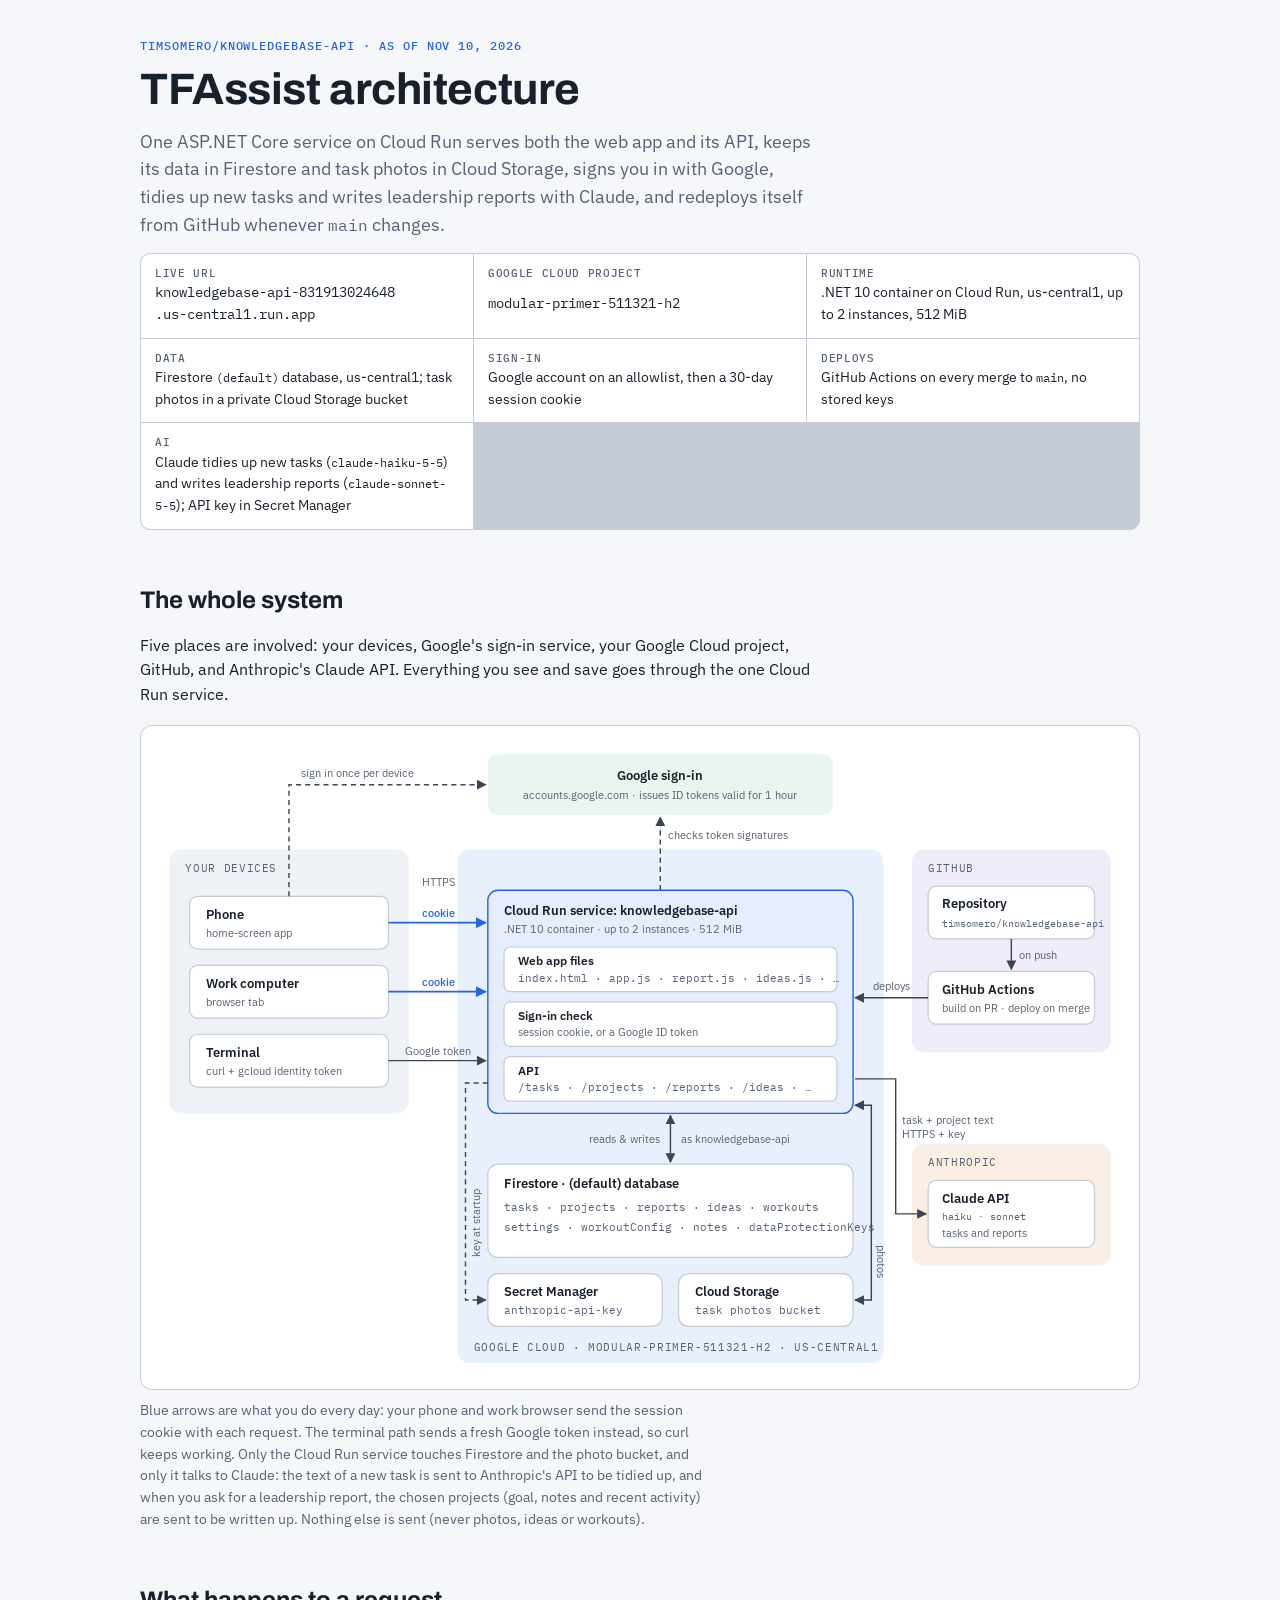
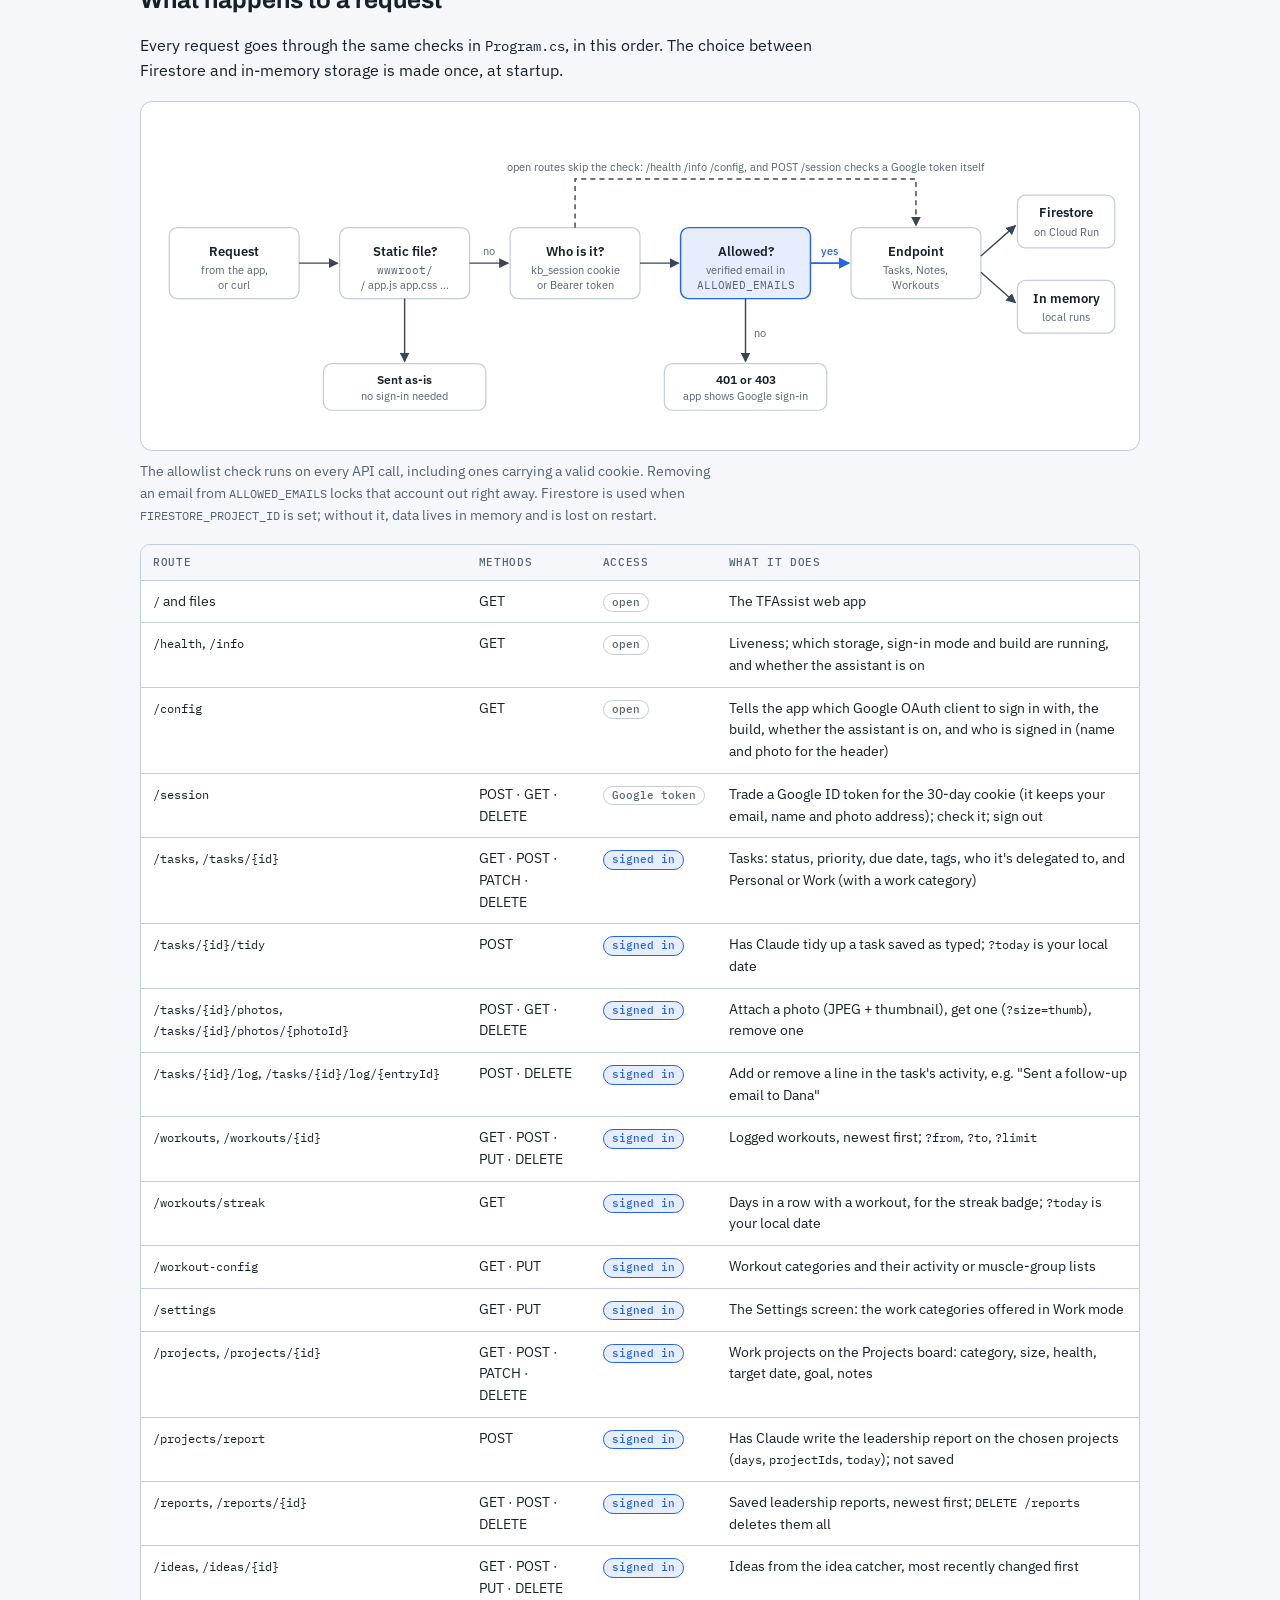
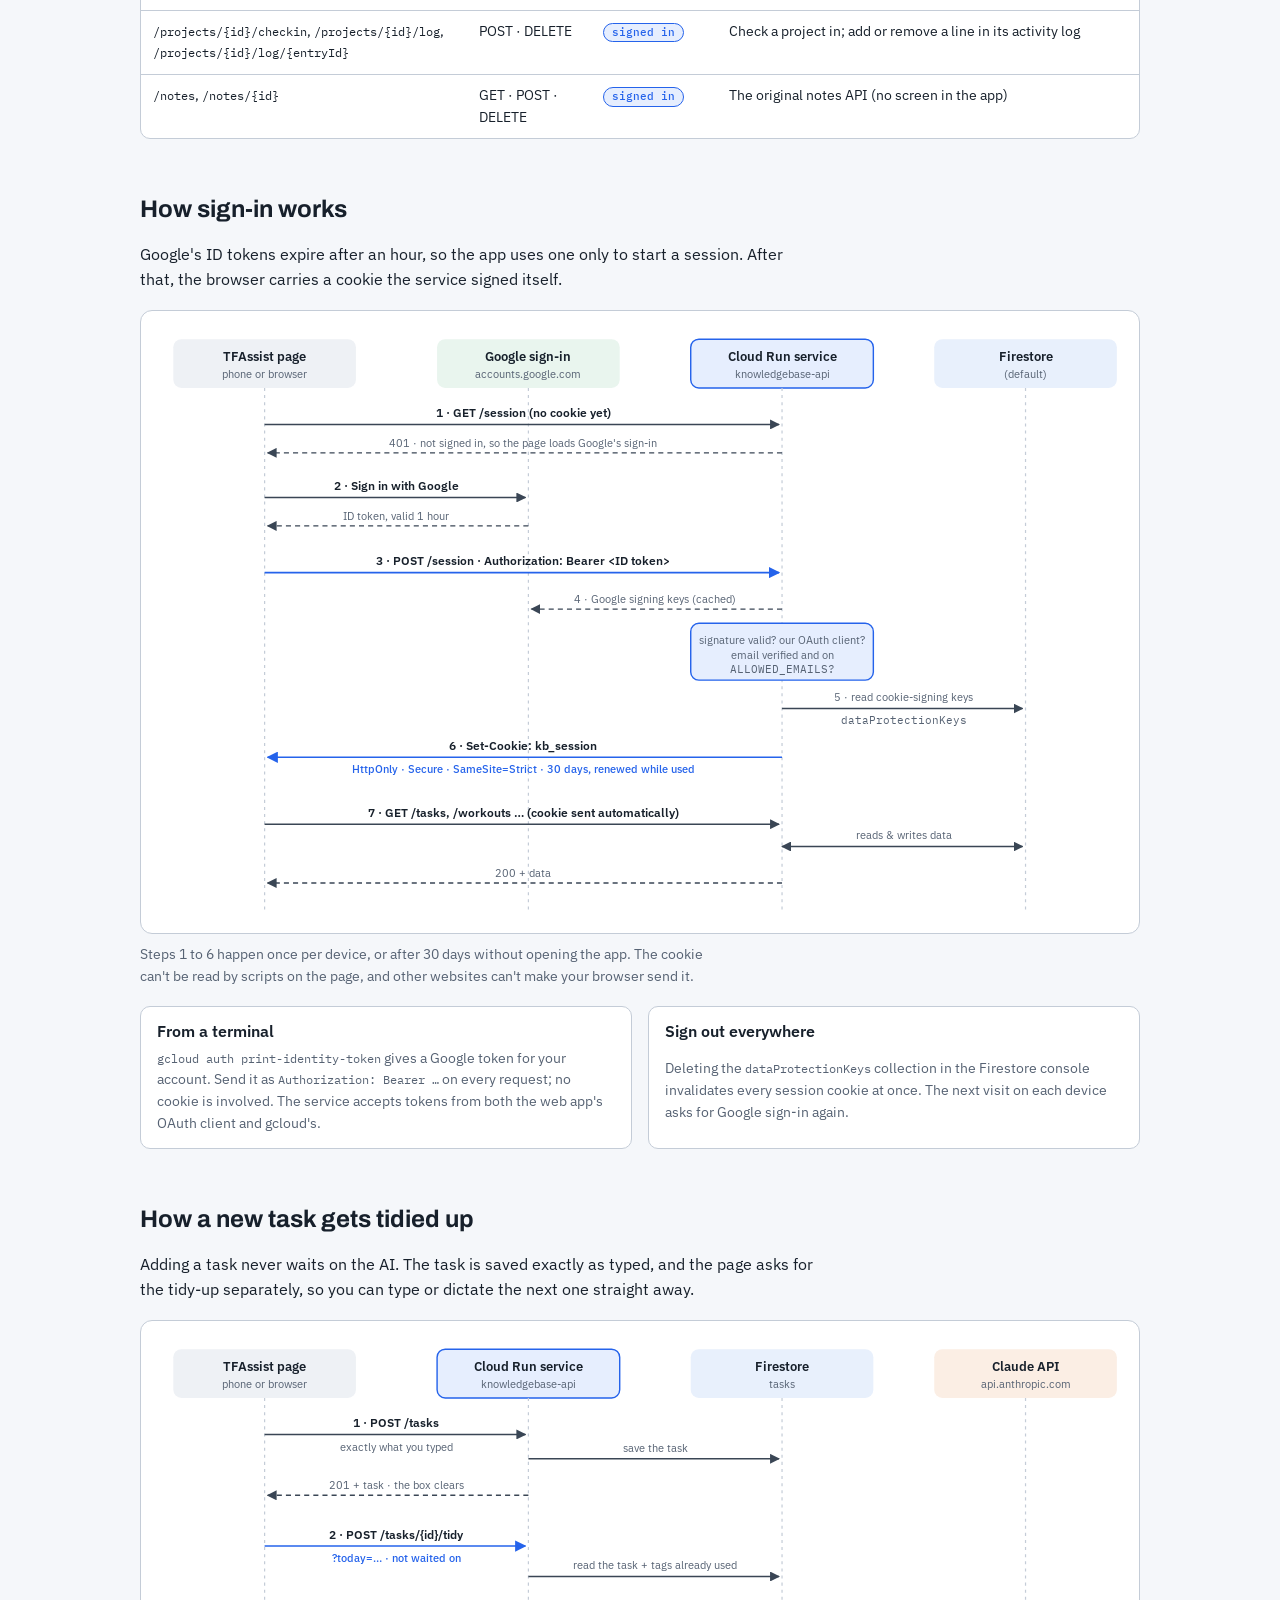
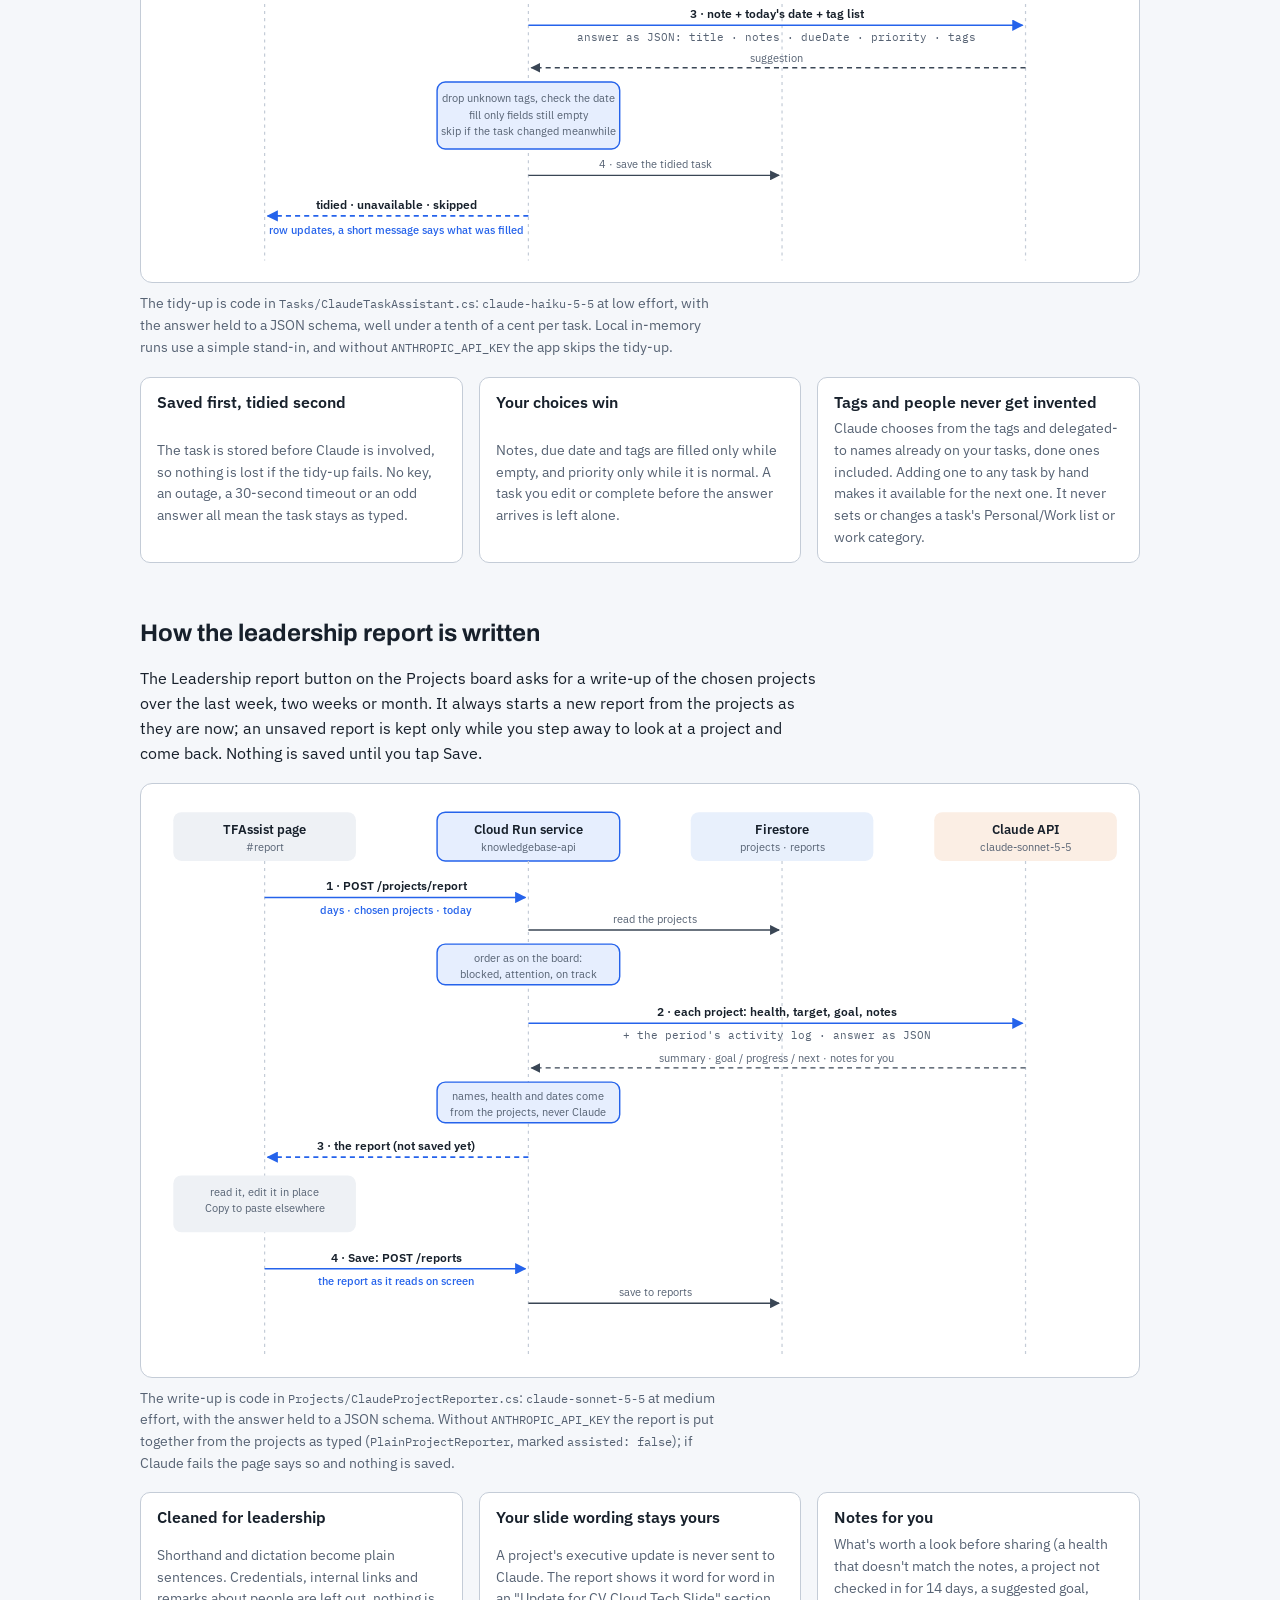
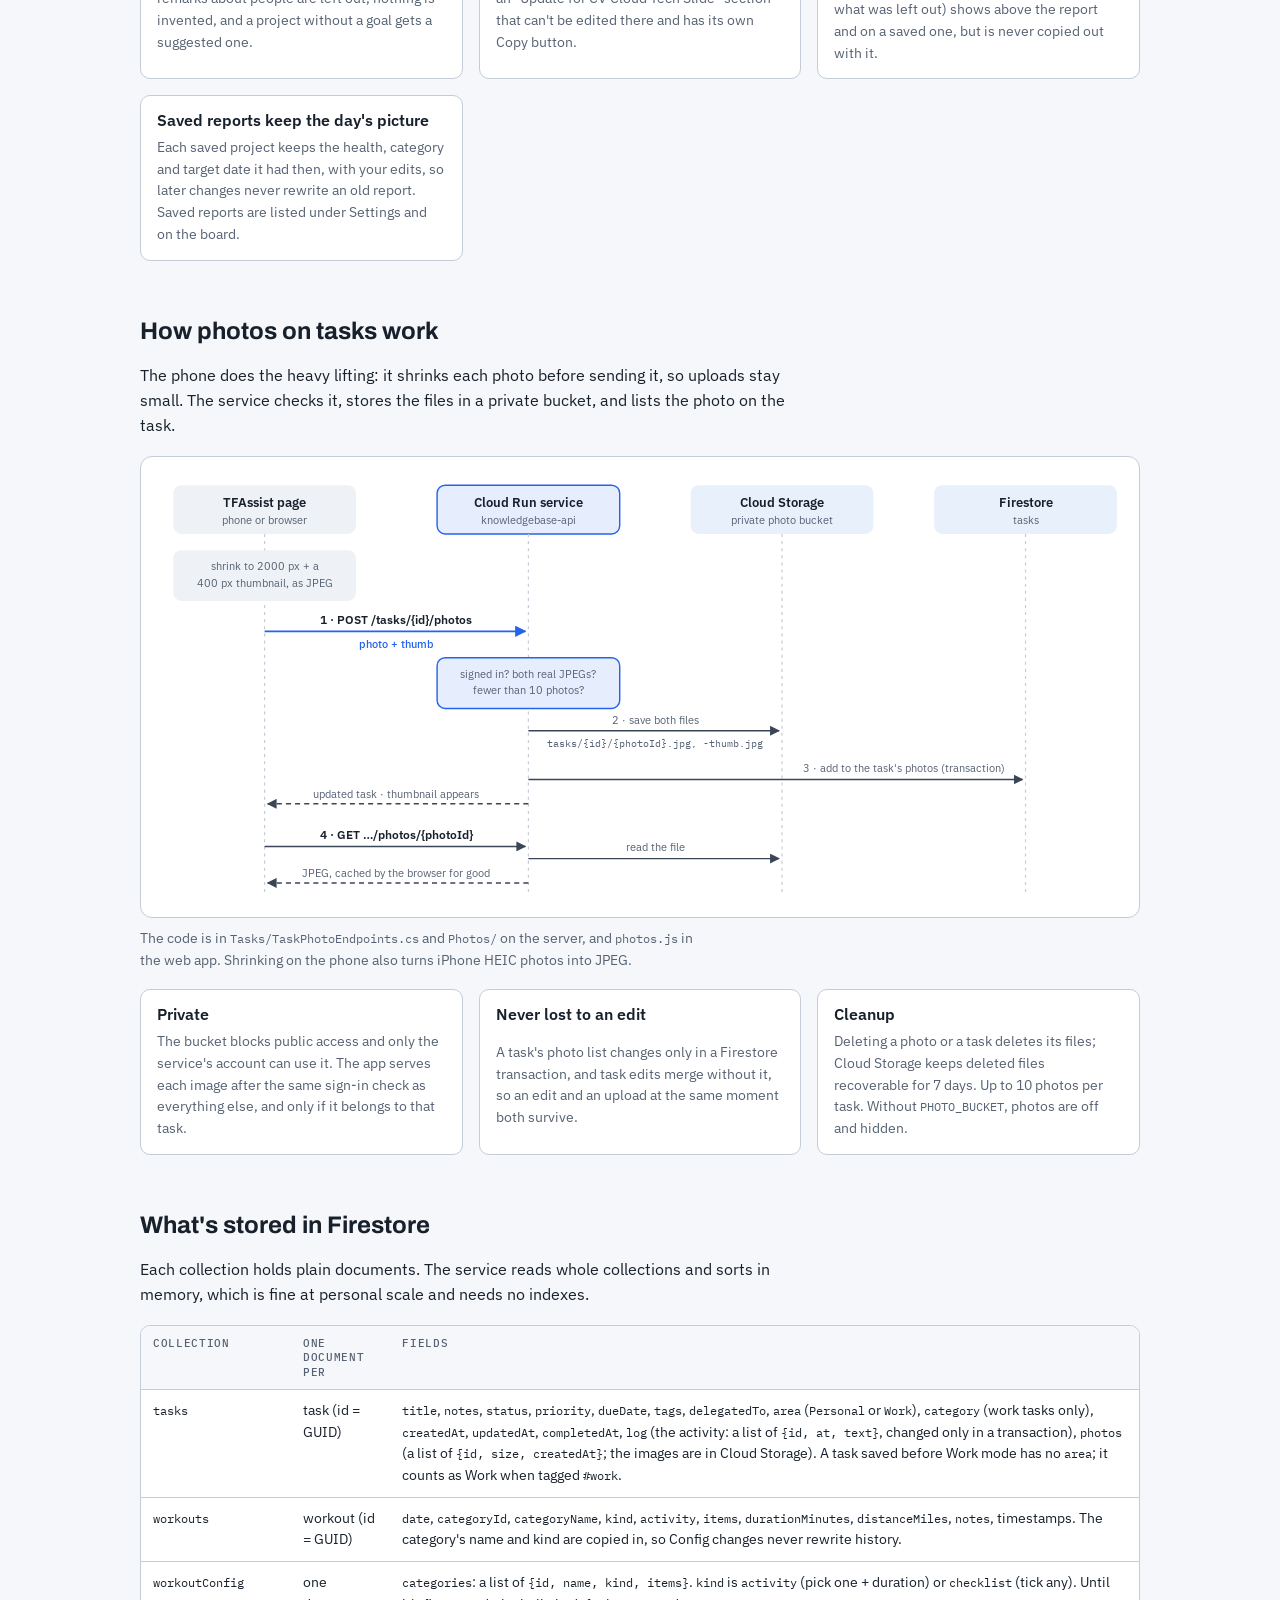
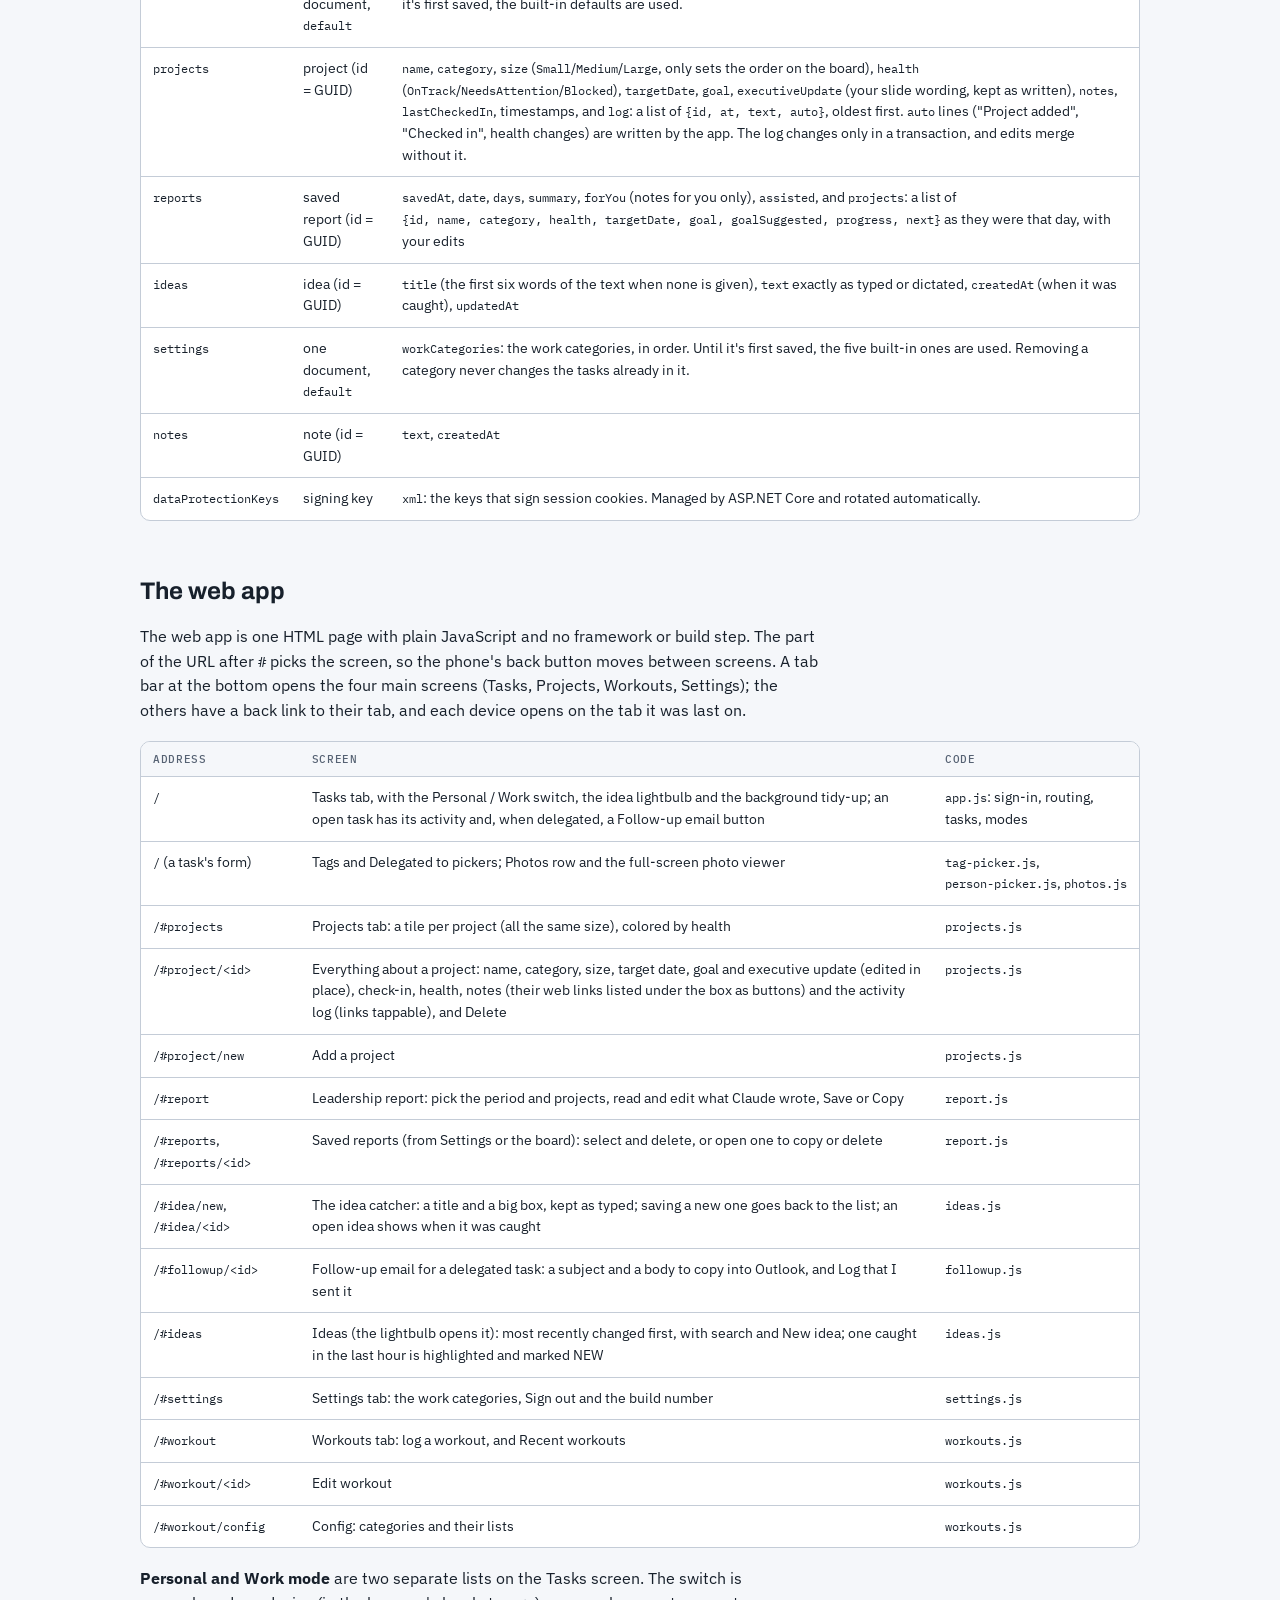
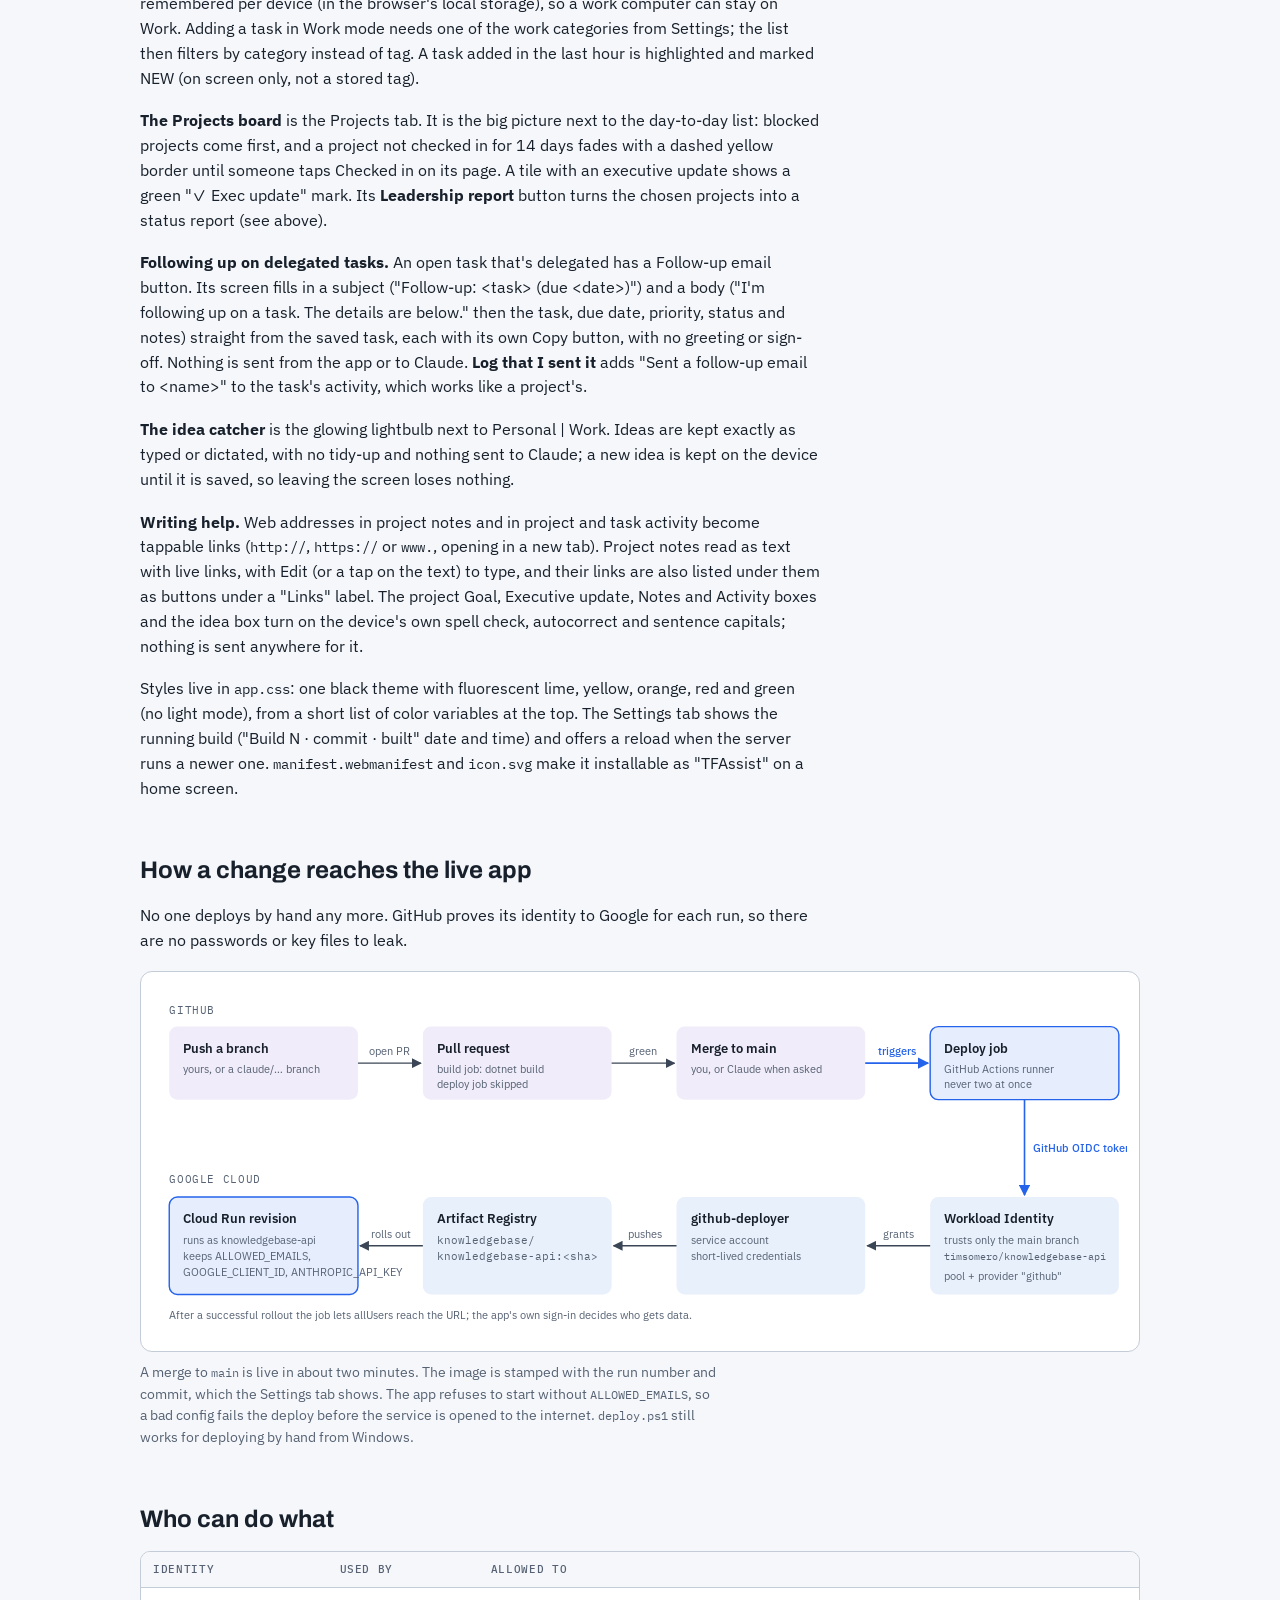
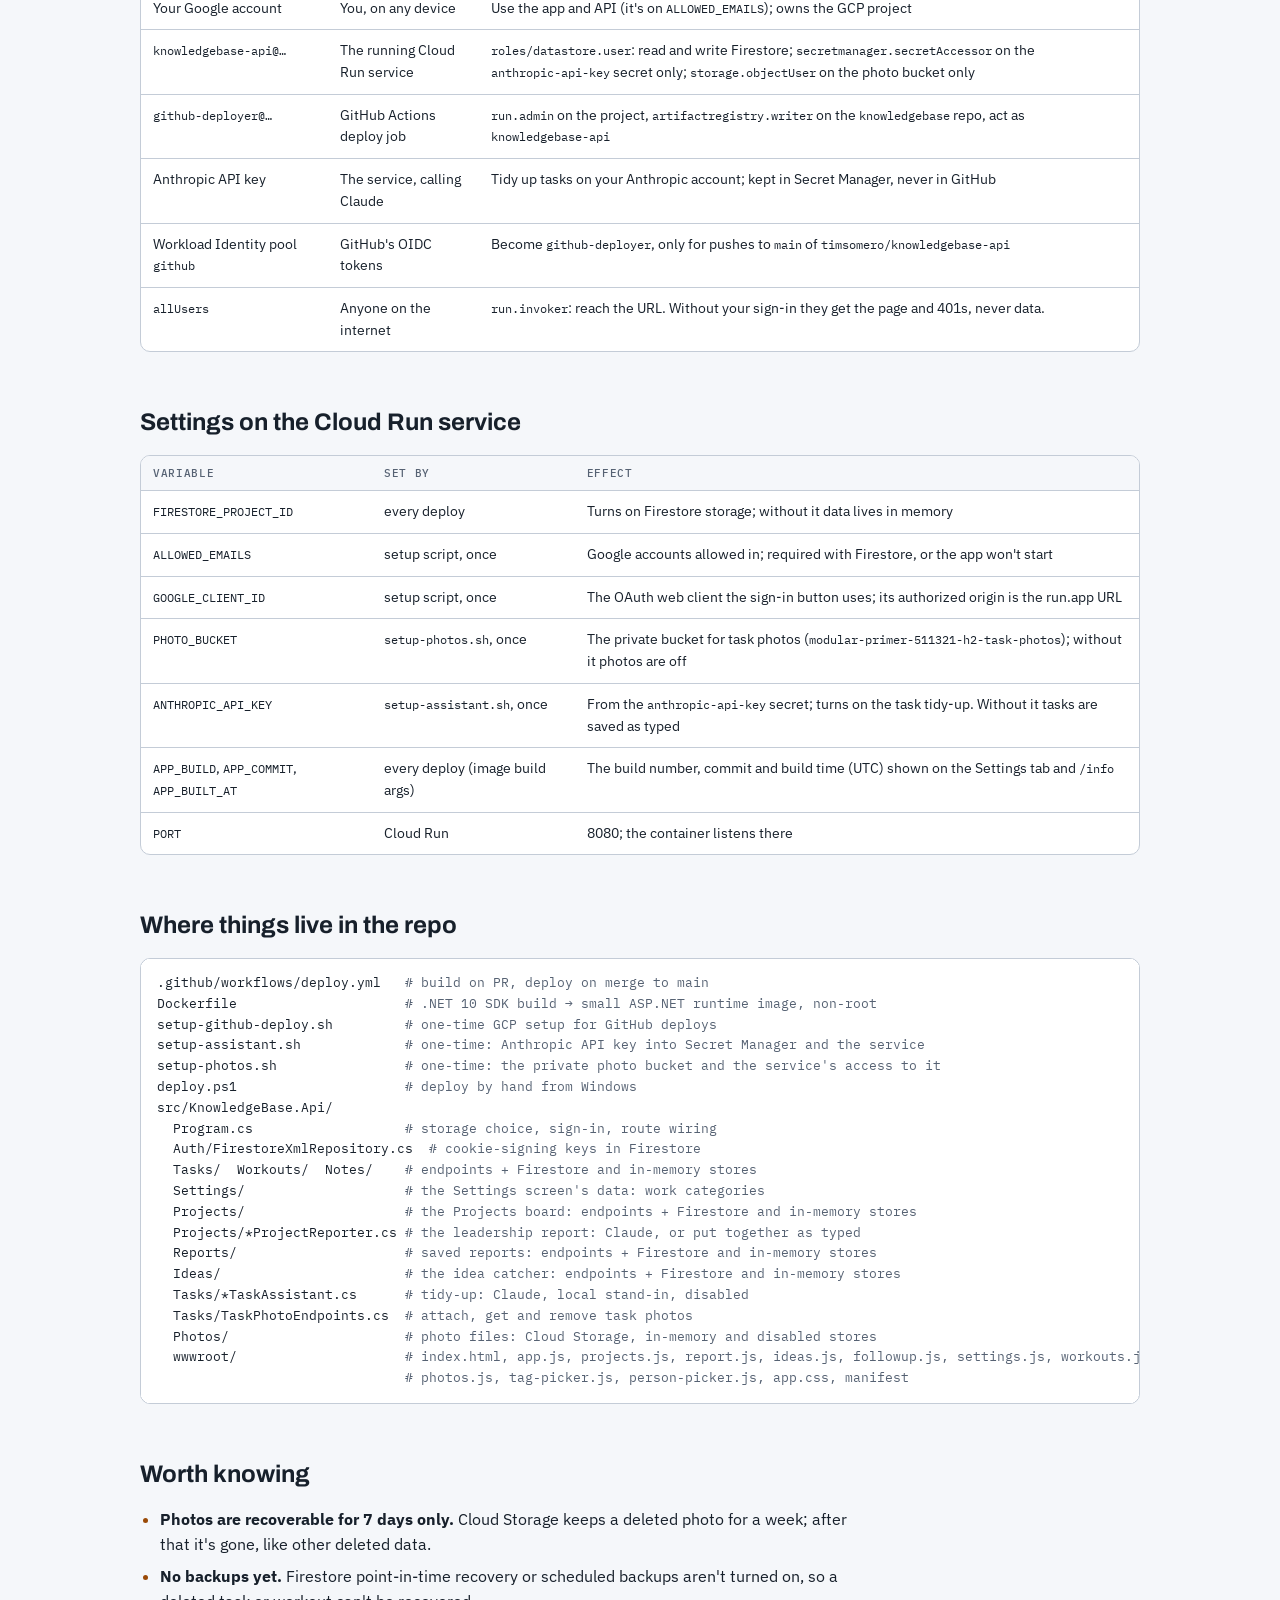
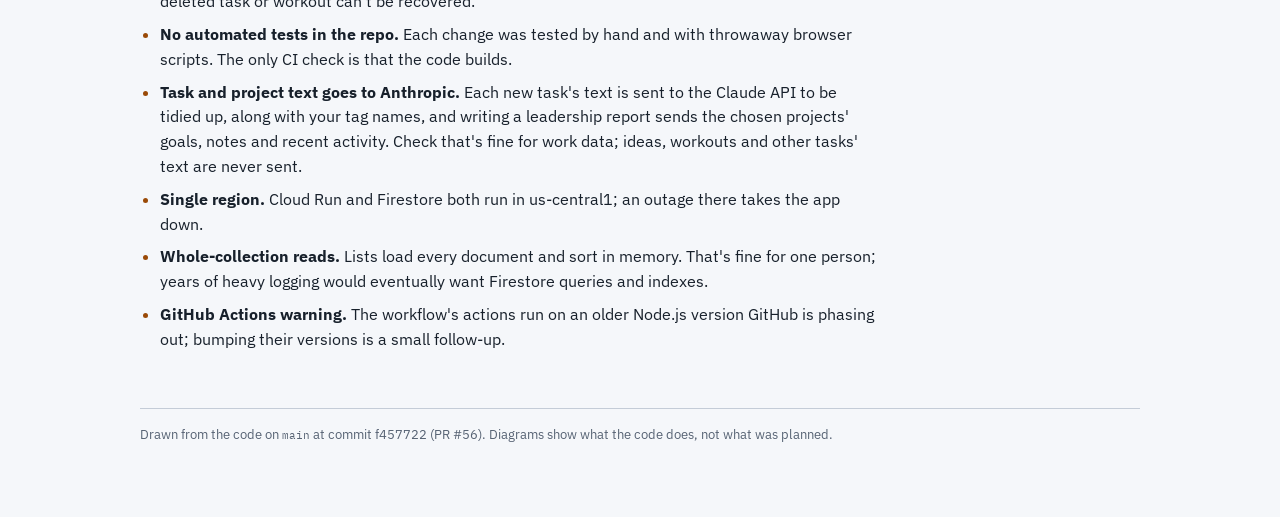
==== commit da078bd7: "Black theme with fluorescent colors; idea lightbulb in Work mode too The background is now black, an" ====
--- a/docs/architecture.html
+++ b/docs/architecture.html
@@ -657,7 +657,7 @@
       <table>
         <thead><tr><th>Address</th><th>Screen</th><th>Code</th></tr></thead>
         <tbody>
-          <tr><td><code>/</code></td><td>Tasks tab, with the Personal / Work switch, the idea lightbulb (Personal only) and the background tidy-up; an open task has its activity and, when delegated, a Follow-up email button</td><td><code>app.js</code>: sign-in, routing, tasks, modes</td></tr>
+          <tr><td><code>/</code></td><td>Tasks tab, with the Personal / Work switch, the idea lightbulb and the background tidy-up; an open task has its activity and, when delegated, a Follow-up email button</td><td><code>app.js</code>: sign-in, routing, tasks, modes</td></tr>
           <tr><td><code>/</code> (a task's form)</td><td>Tags and Delegated to pickers; Photos row and the full-screen photo viewer</td><td><code>tag-picker.js</code>, <code>person-picker.js</code>, <code>photos.js</code></td></tr>
           <tr><td><code>/#projects</code></td><td>Projects tab: a tile per project (all the same size), colored by health</td><td><code>projects.js</code></td></tr>
           <tr><td><code>/#project/&lt;id&gt;</code></td><td>Everything about a project: name, category, size, target date, goal and executive update (edited in place), check-in, health, notes (their web links listed under the box as buttons) and the activity log (links tappable), and Delete</td><td><code>projects.js</code></td></tr>
@@ -675,11 +675,11 @@
       </table>
     </div>
     <p><strong>Personal and Work mode</strong> are two separate lists on the Tasks screen. The switch is remembered per device (in the browser's local storage), so a work computer can stay on Work. Adding a task in Work mode needs one of the work categories from Settings; the list then filters by category instead of tag. A task added in the last hour is highlighted and marked NEW (on screen only, not a stored tag).</p>
-    <p><strong>The Projects board</strong> is the Projects tab. It is the big picture next to the day-to-day list: blocked projects come first, and a project not checked in for 14 days fades with a dashed lime border until someone taps Checked in on its page. A tile with an executive update shows a blue "✓ Exec update" mark. Its <strong>Leadership report</strong> button turns the chosen projects into a status report (see above).</p>
+    <p><strong>The Projects board</strong> is the Projects tab. It is the big picture next to the day-to-day list: blocked projects come first, and a project not checked in for 14 days fades with a dashed yellow border until someone taps Checked in on its page. A tile with an executive update shows a green "✓ Exec update" mark. Its <strong>Leadership report</strong> button turns the chosen projects into a status report (see above).</p>
     <p><strong>Following up on delegated tasks.</strong> An open task that's delegated has a Follow-up email button. Its screen fills in a subject ("Follow-up: &lt;task&gt; (due &lt;date&gt;)") and a body ("I'm following up on a task. The details are below." then the task, due date, priority, status and notes) straight from the saved task, each with its own Copy button, with no greeting or sign-off. Nothing is sent from the app or to Claude. <strong>Log that I sent it</strong> adds "Sent a follow-up email to &lt;name&gt;" to the task's activity, which works like a project's.</p>
     <p><strong>The idea catcher</strong> is the glowing lightbulb next to Personal | Work. Ideas are kept exactly as typed or dictated, with no tidy-up and nothing sent to Claude; a new idea is kept on the device until it is saved, so leaving the screen loses nothing.</p>
     <p><strong>Writing help.</strong> Web addresses in project notes and in project and task activity become tappable links (<code>http://</code>, <code>https://</code> or <code>www.</code>, opening in a new tab). Project notes read as text with live links, with Edit (or a tap on the text) to type, and their links are also listed under them as buttons under a "Links" label. The project Goal, Executive update, Notes and Activity boxes and the idea box turn on the device's own spell check, autocorrect and sentence capitals; nothing is sent anywhere for it.</p>
-    <p>Styles live in <code>app.css</code>: one navy theme with lime, sky blue and orange (no light mode), from a short list of color variables at the top. The Settings tab shows the running build ("Build N · commit · built" date and time) and offers a reload when the server runs a newer one. <code>manifest.webmanifest</code> and <code>icon.svg</code> make it installable as "TFAssist" on a home screen.</p>
+    <p>Styles live in <code>app.css</code>: one black theme with fluorescent lime, yellow, orange, red and green (no light mode), from a short list of color variables at the top. The Settings tab shows the running build ("Build N · commit · built" date and time) and offers a reload when the server runs a newer one. <code>manifest.webmanifest</code> and <code>icon.svg</code> make it installable as "TFAssist" on a home screen.</p>
   </section>
 
   <section id="deploy">
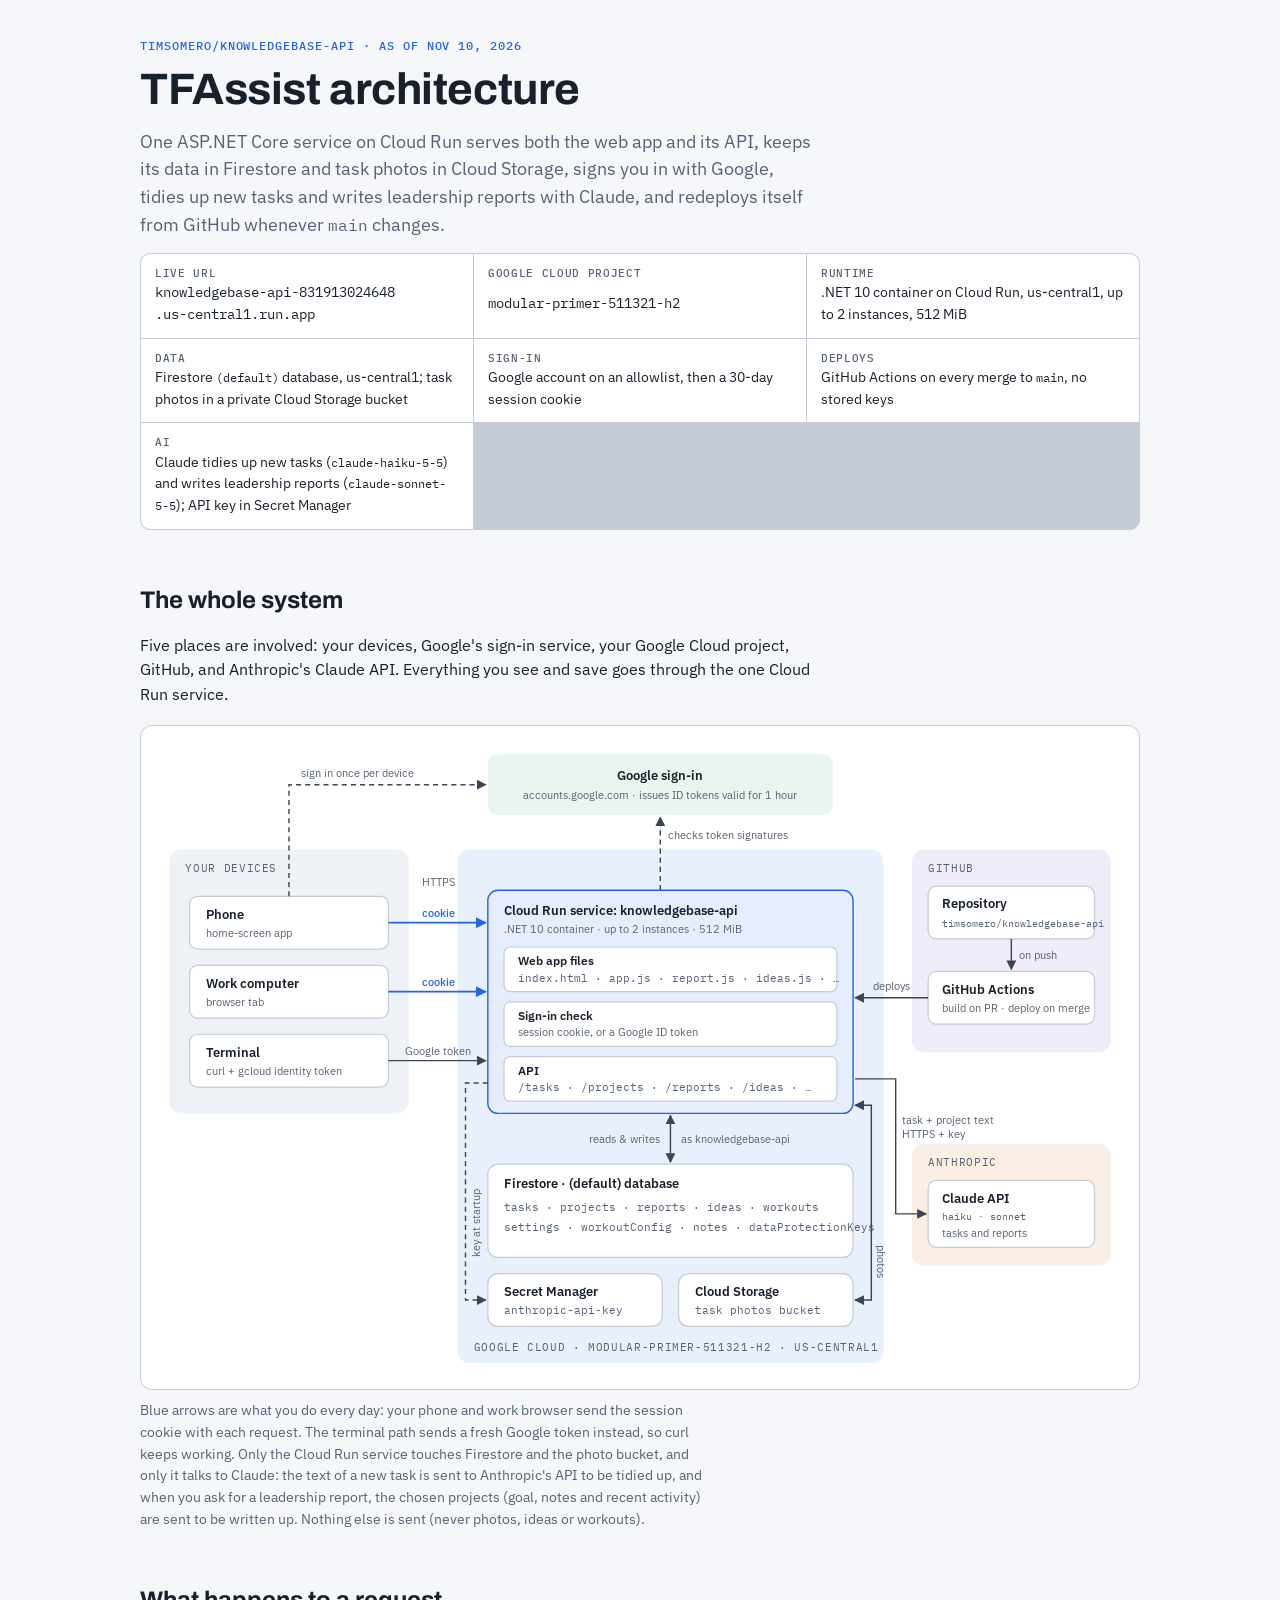
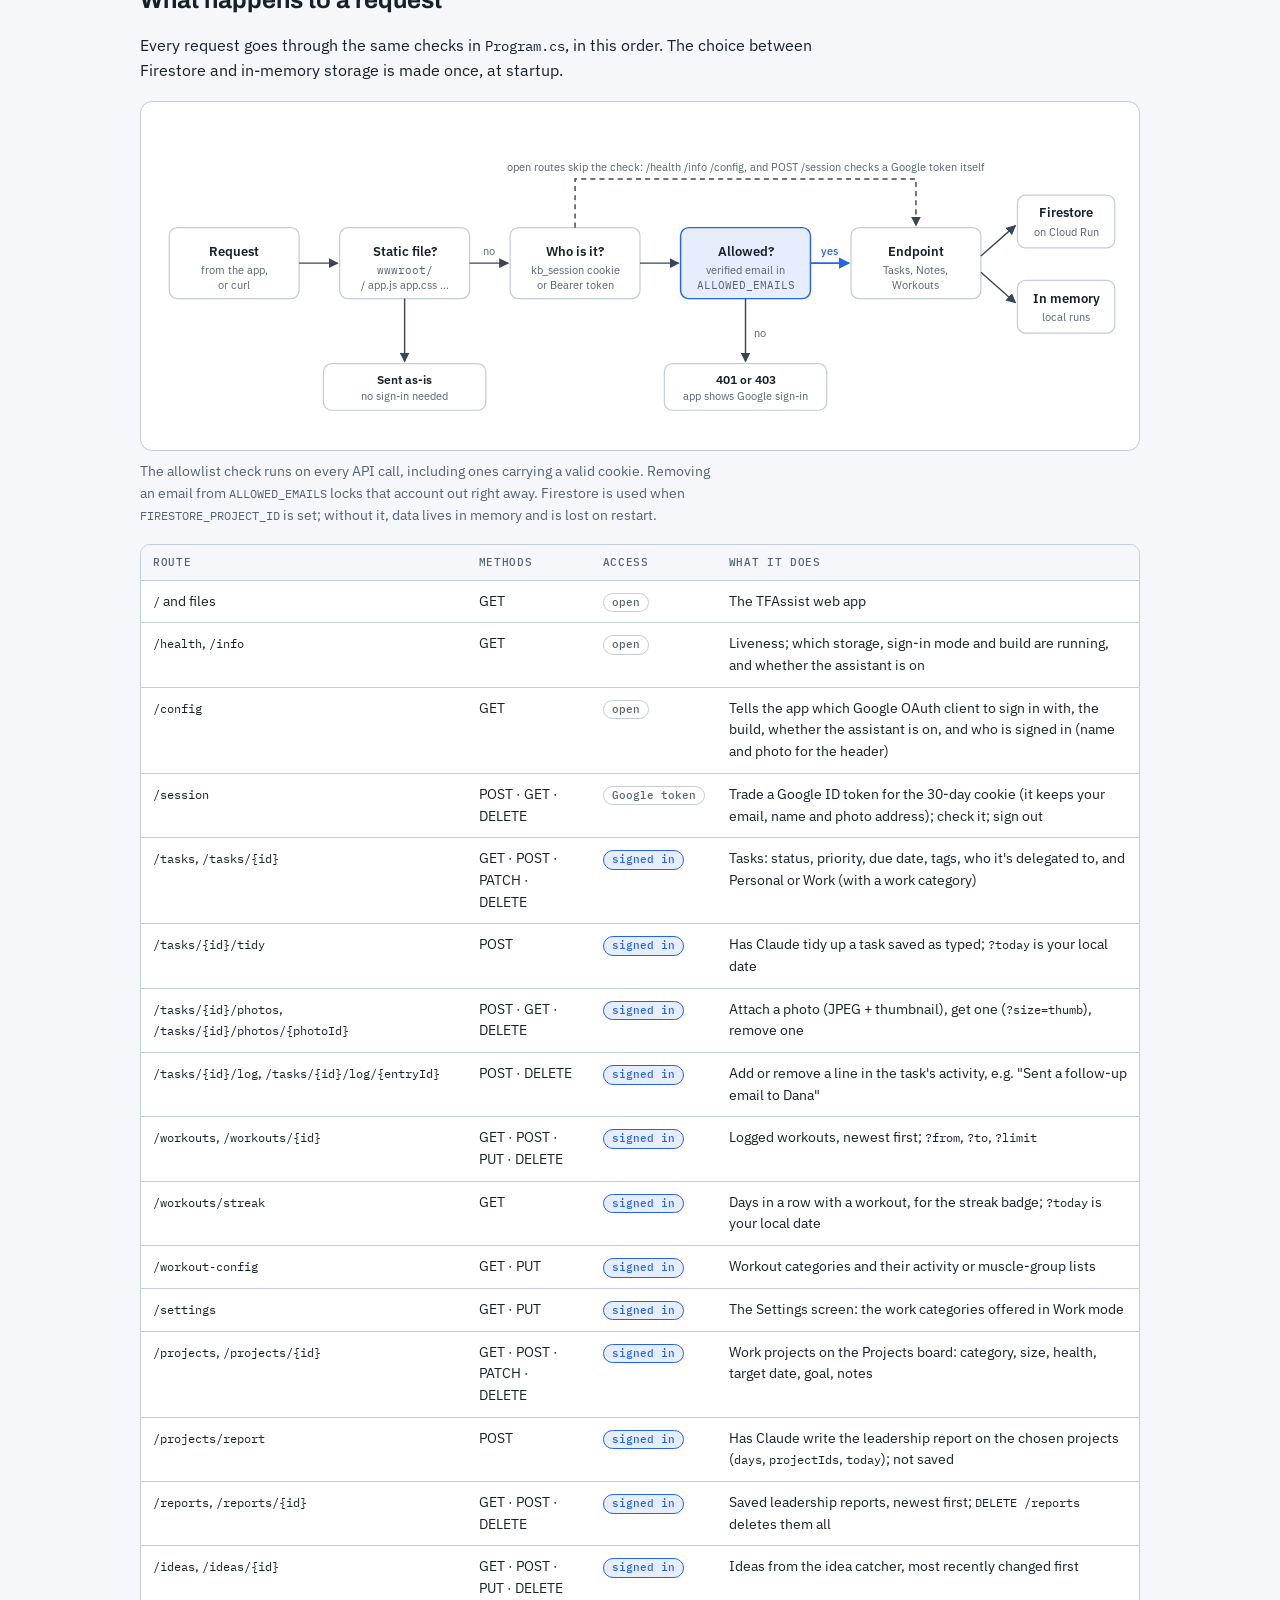
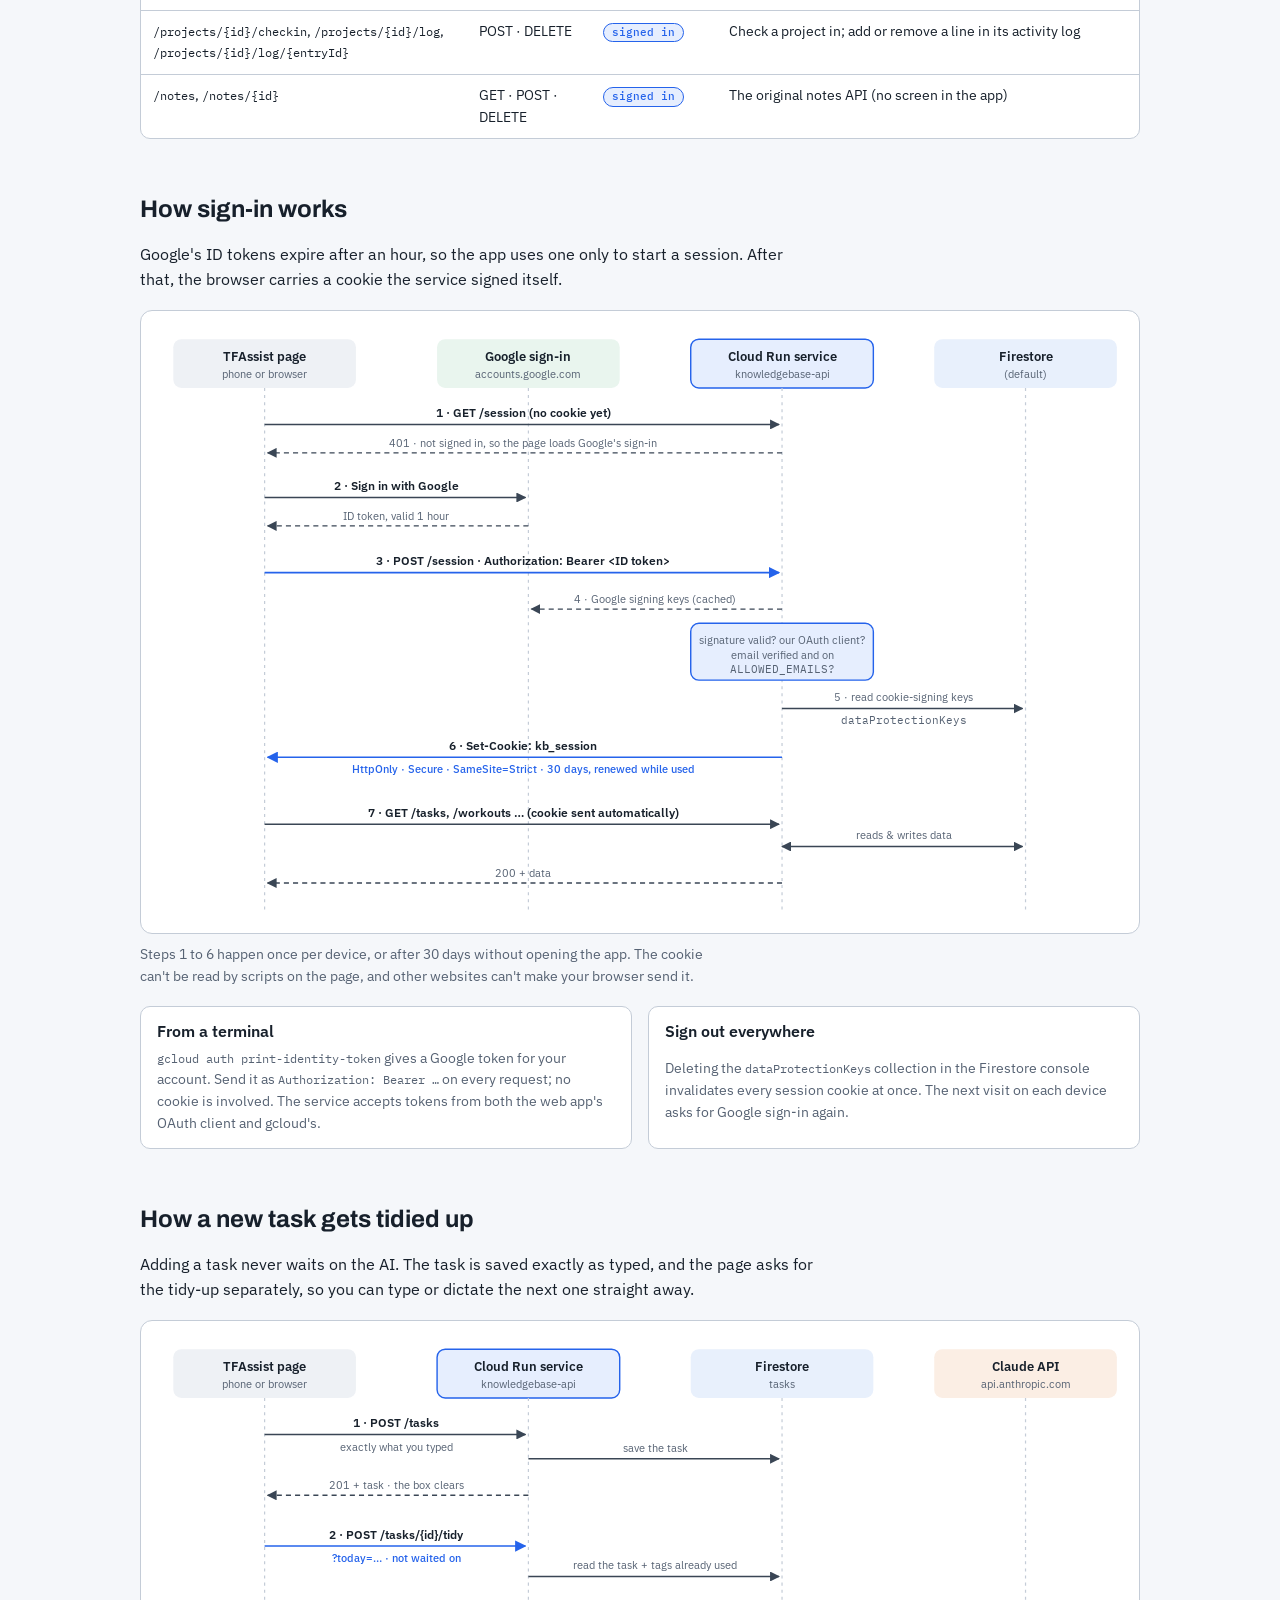
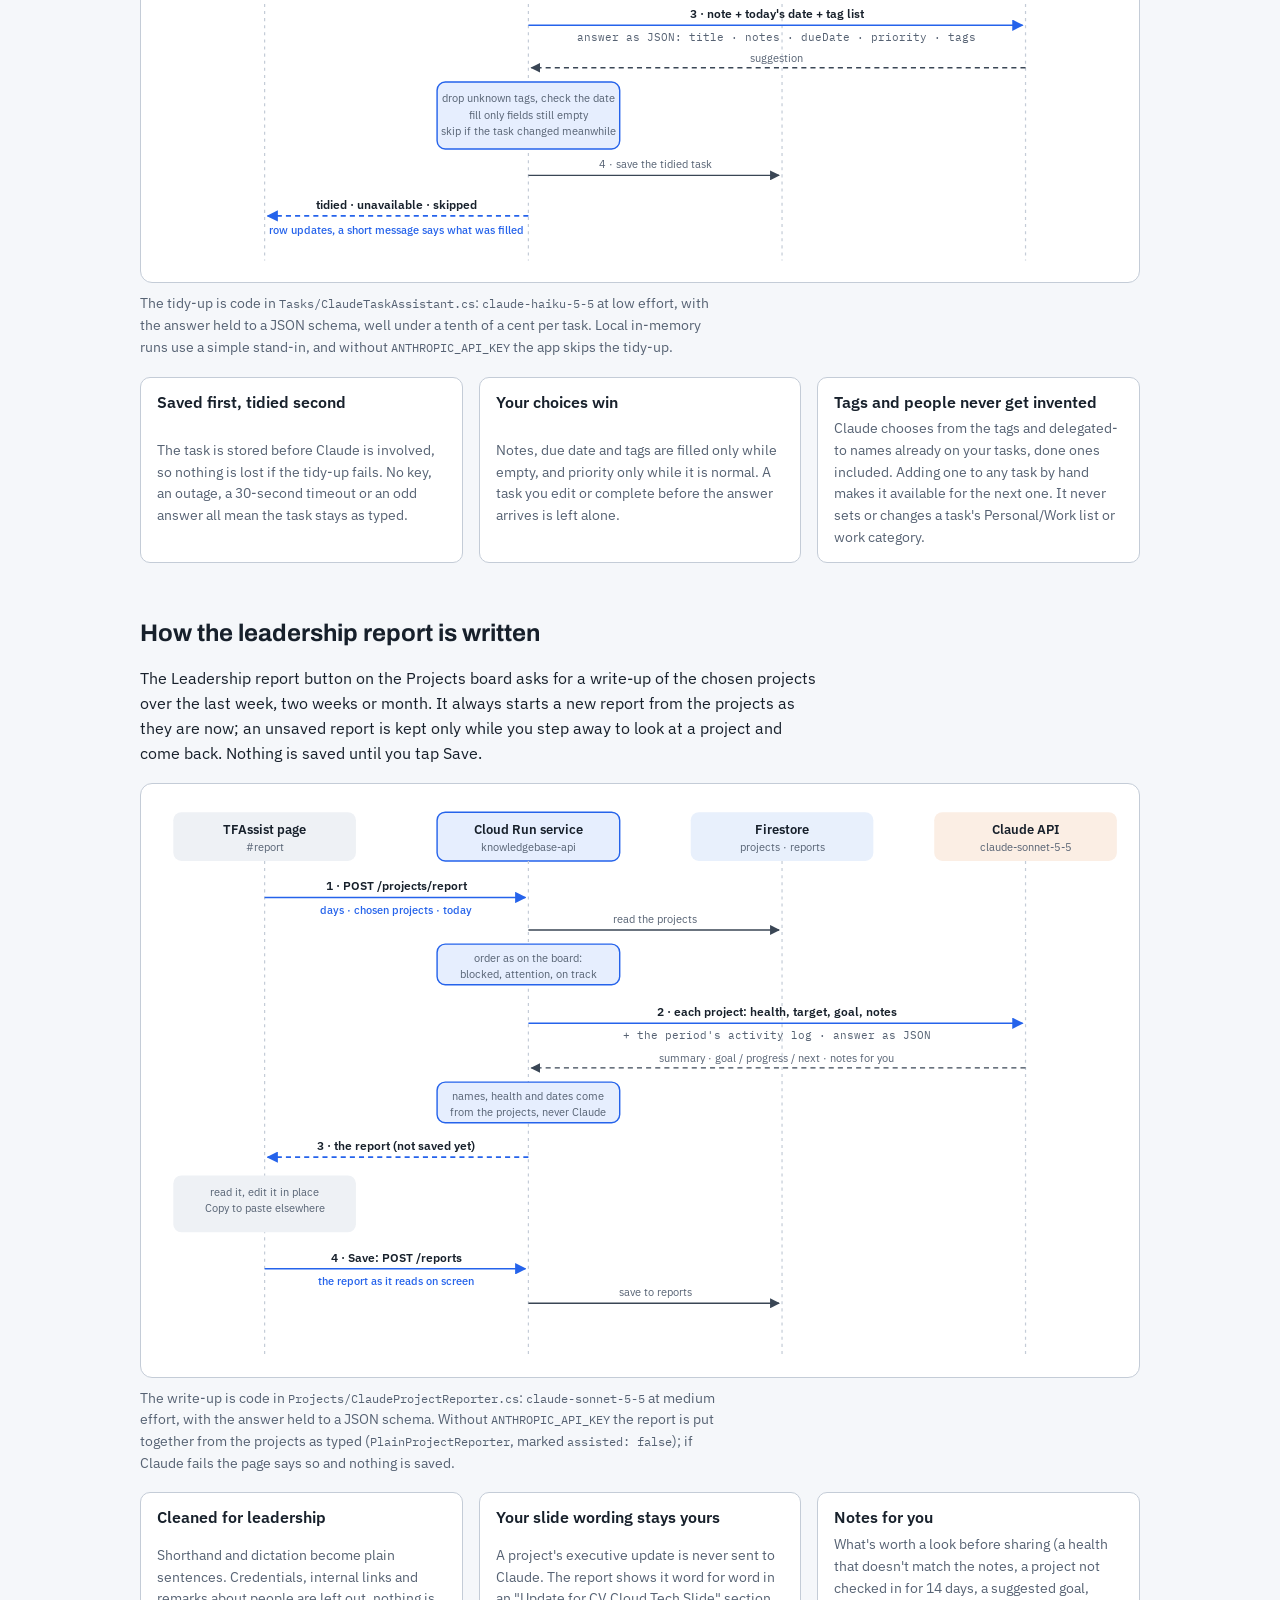
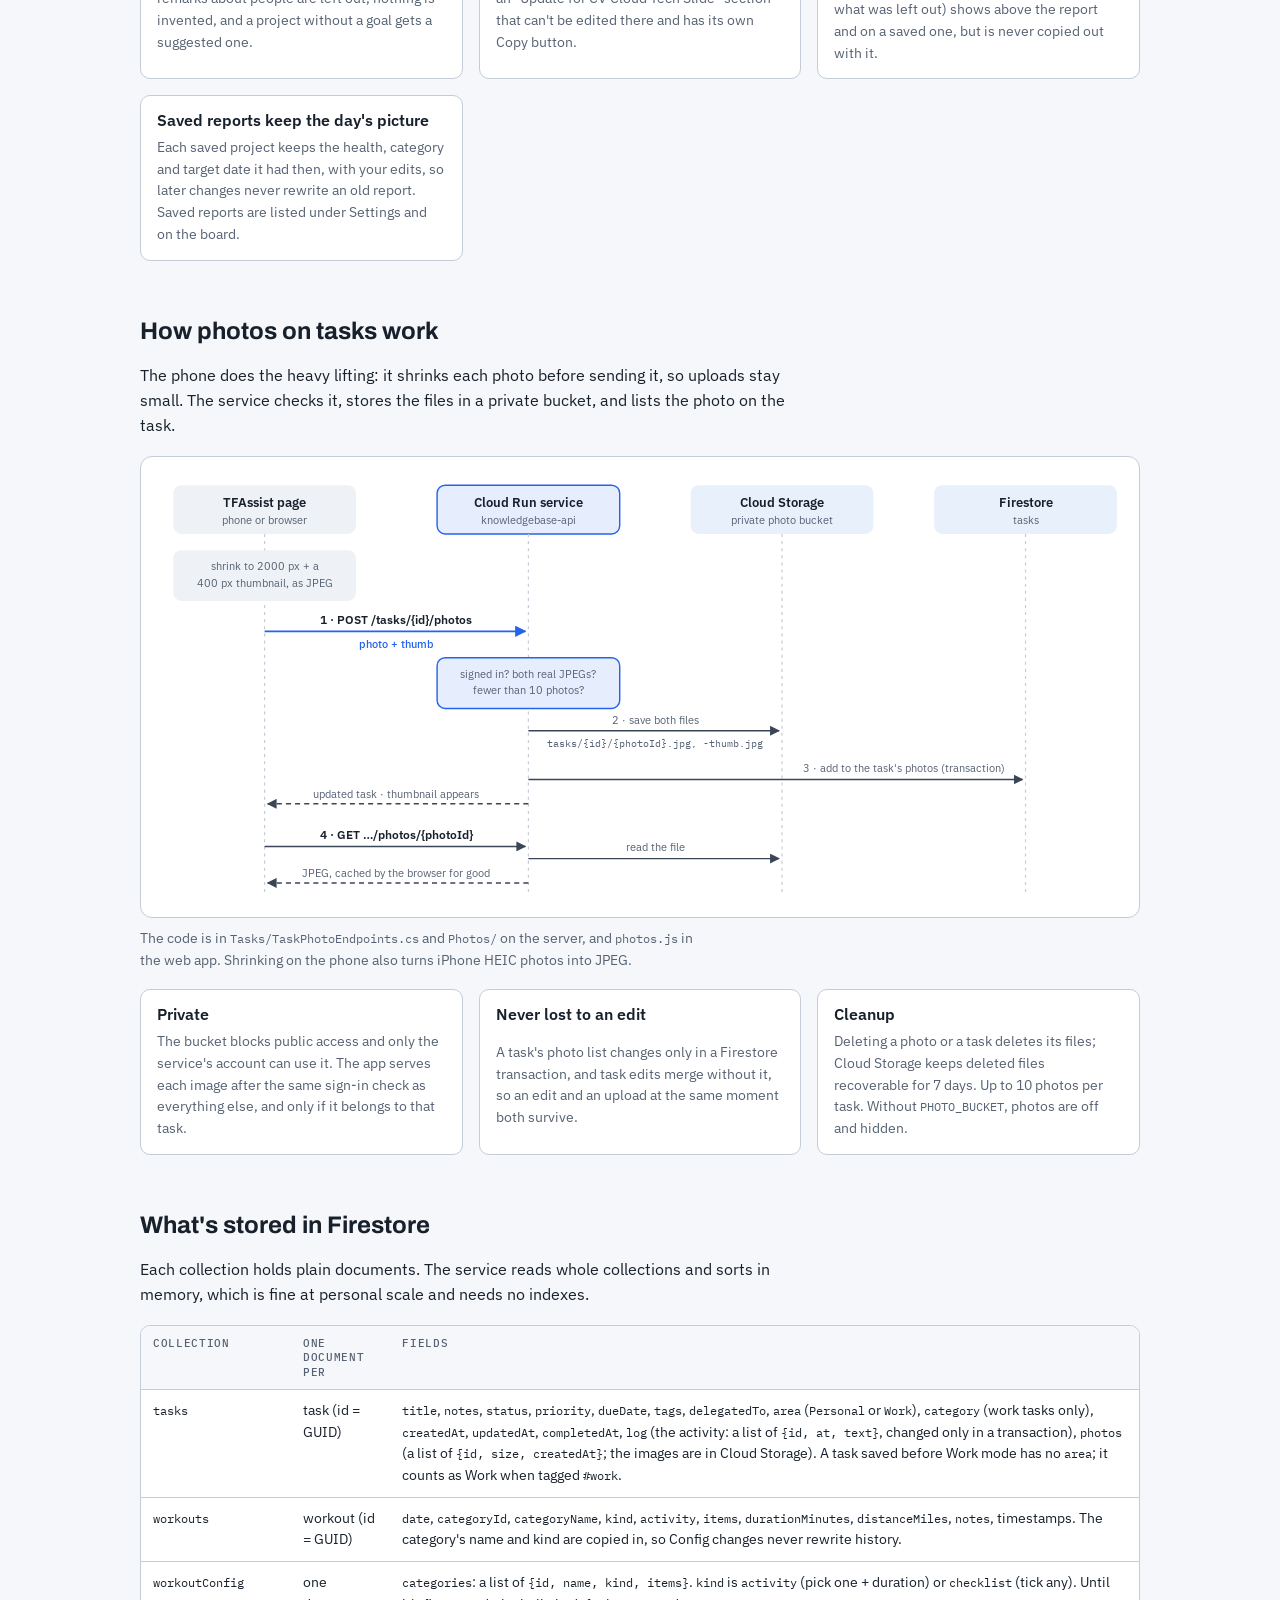
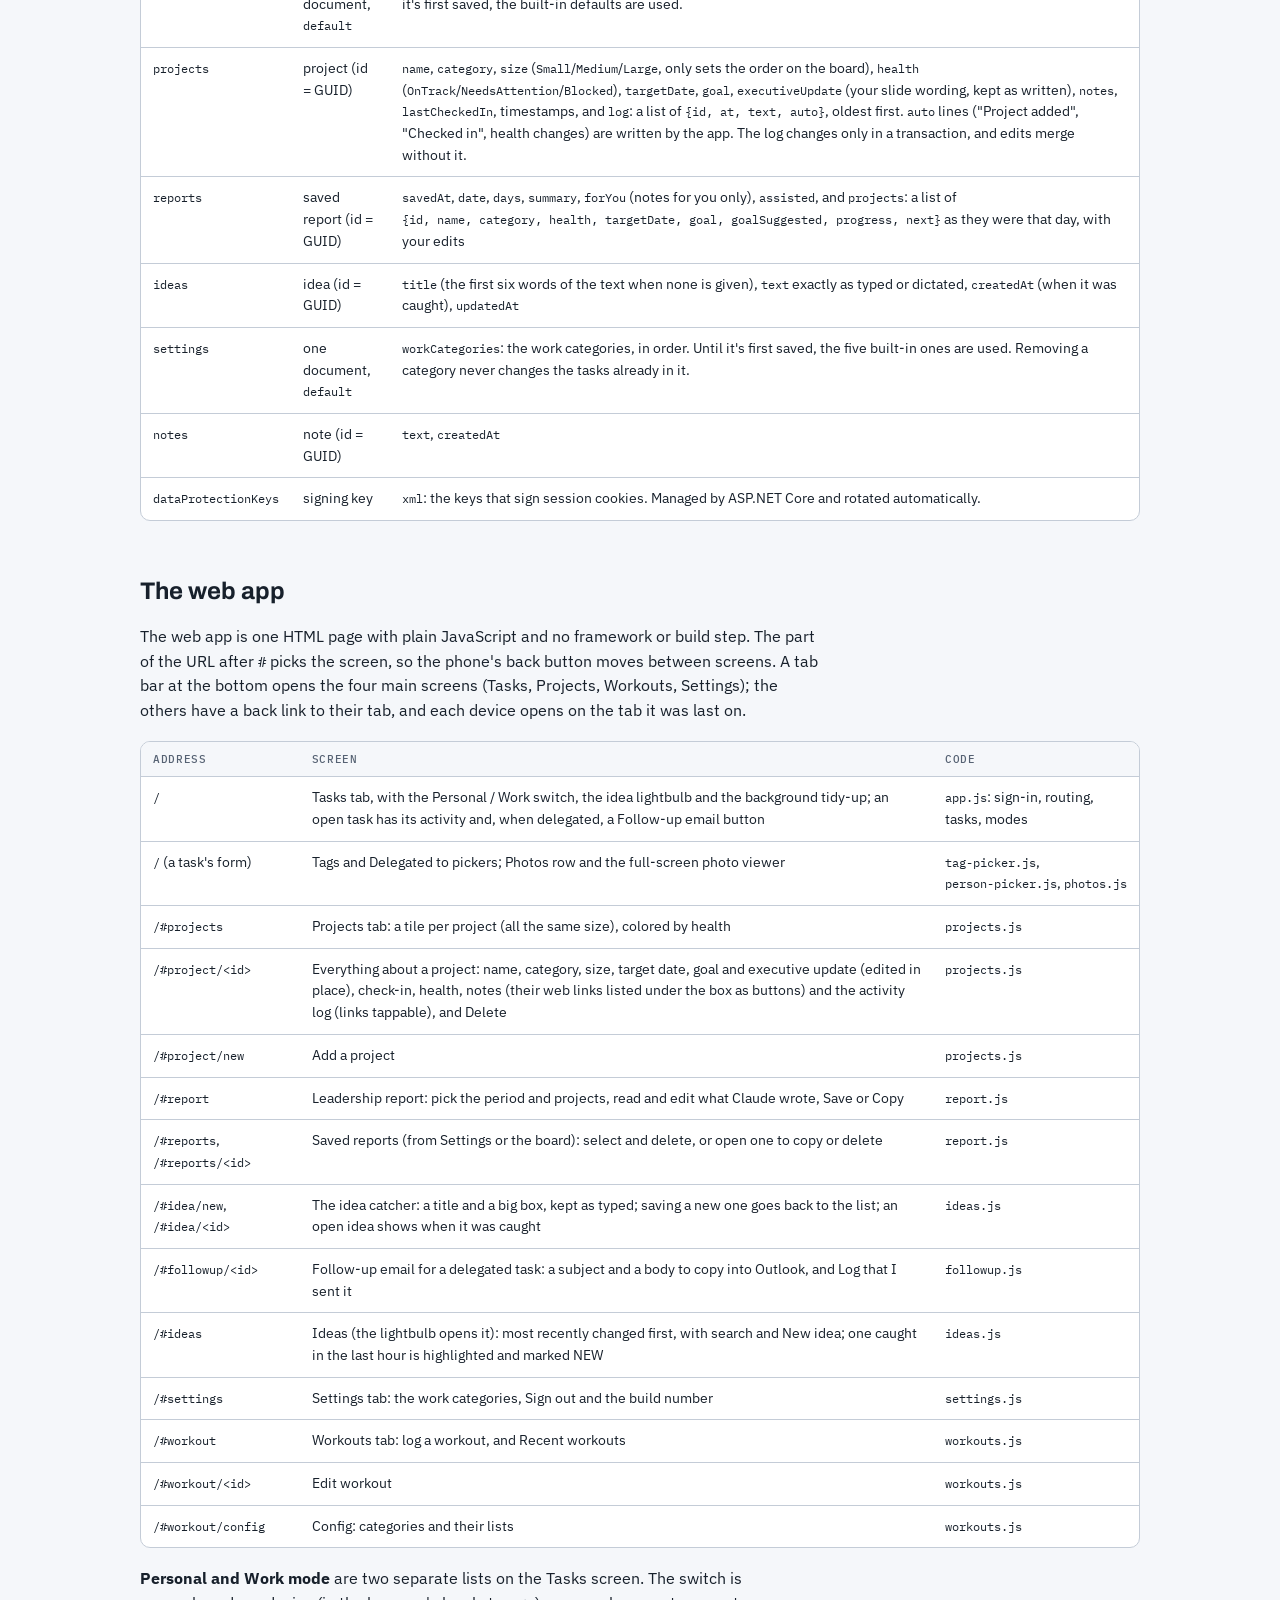
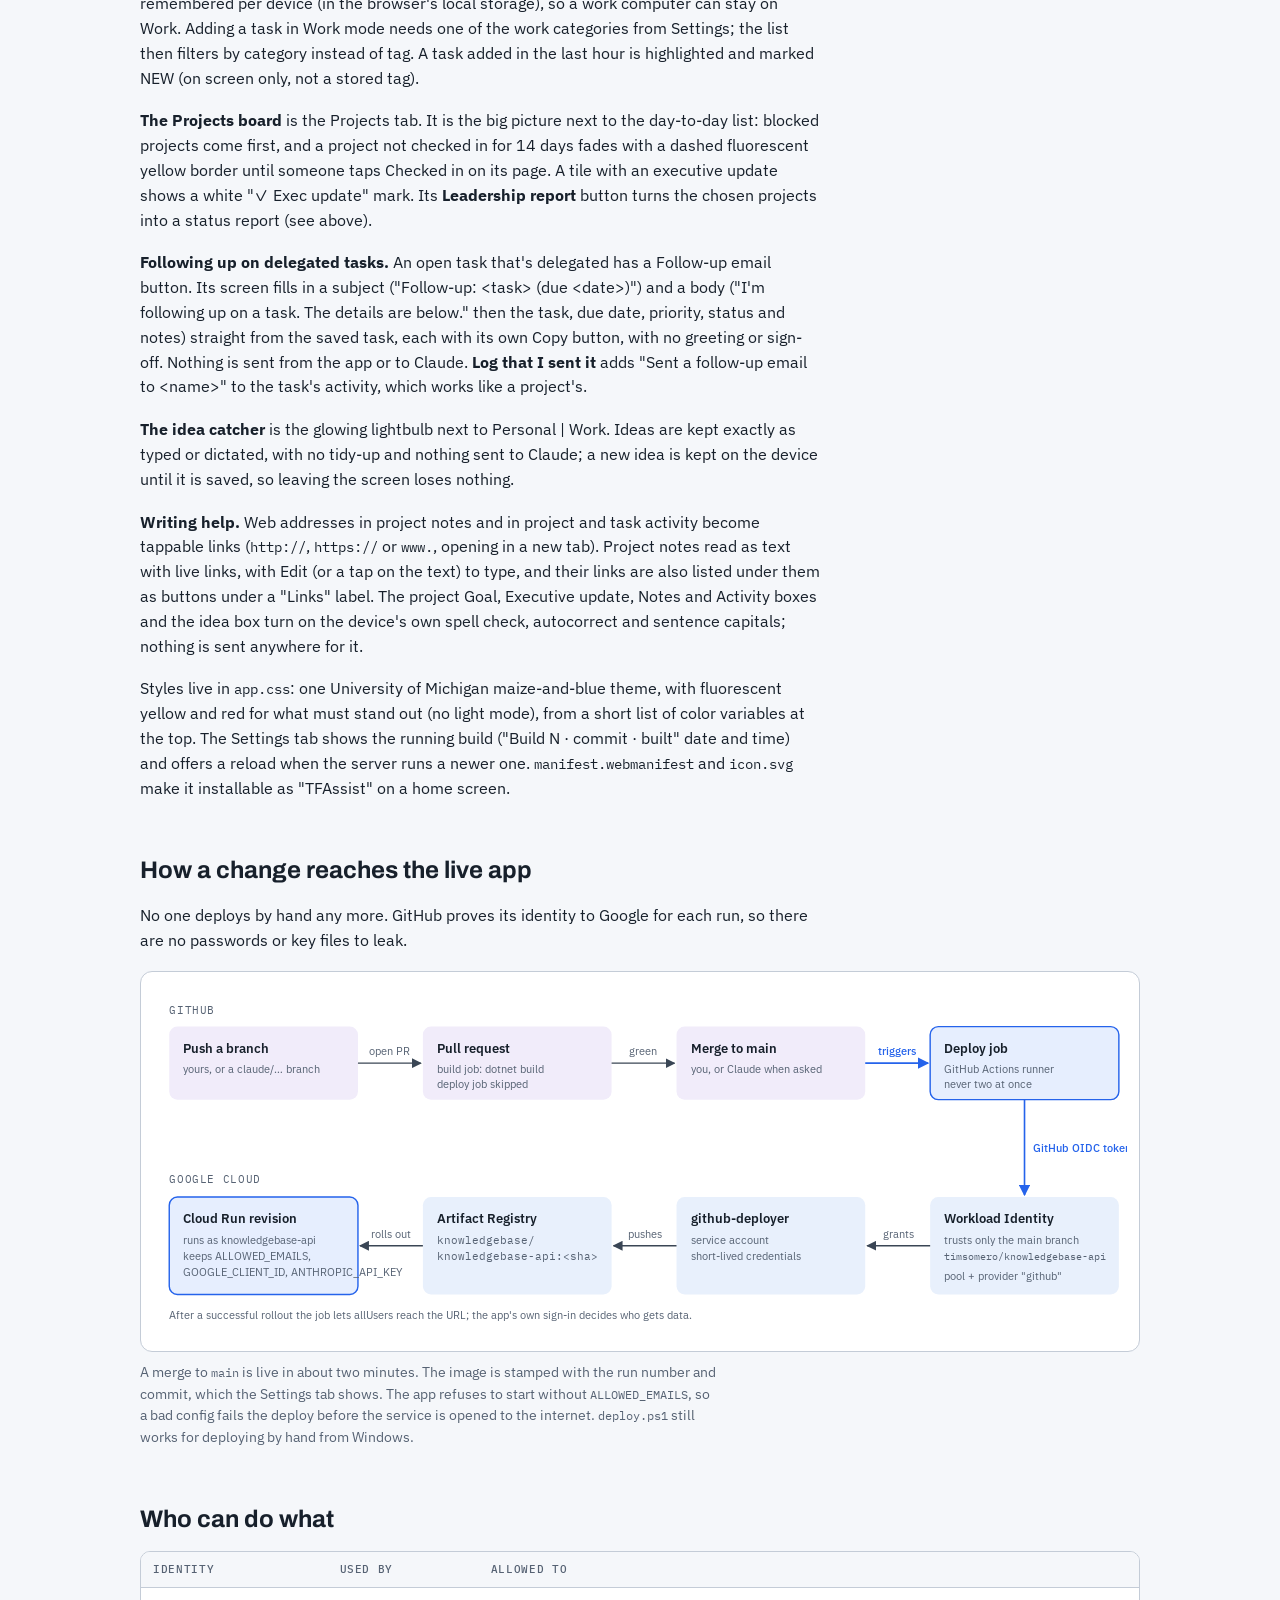
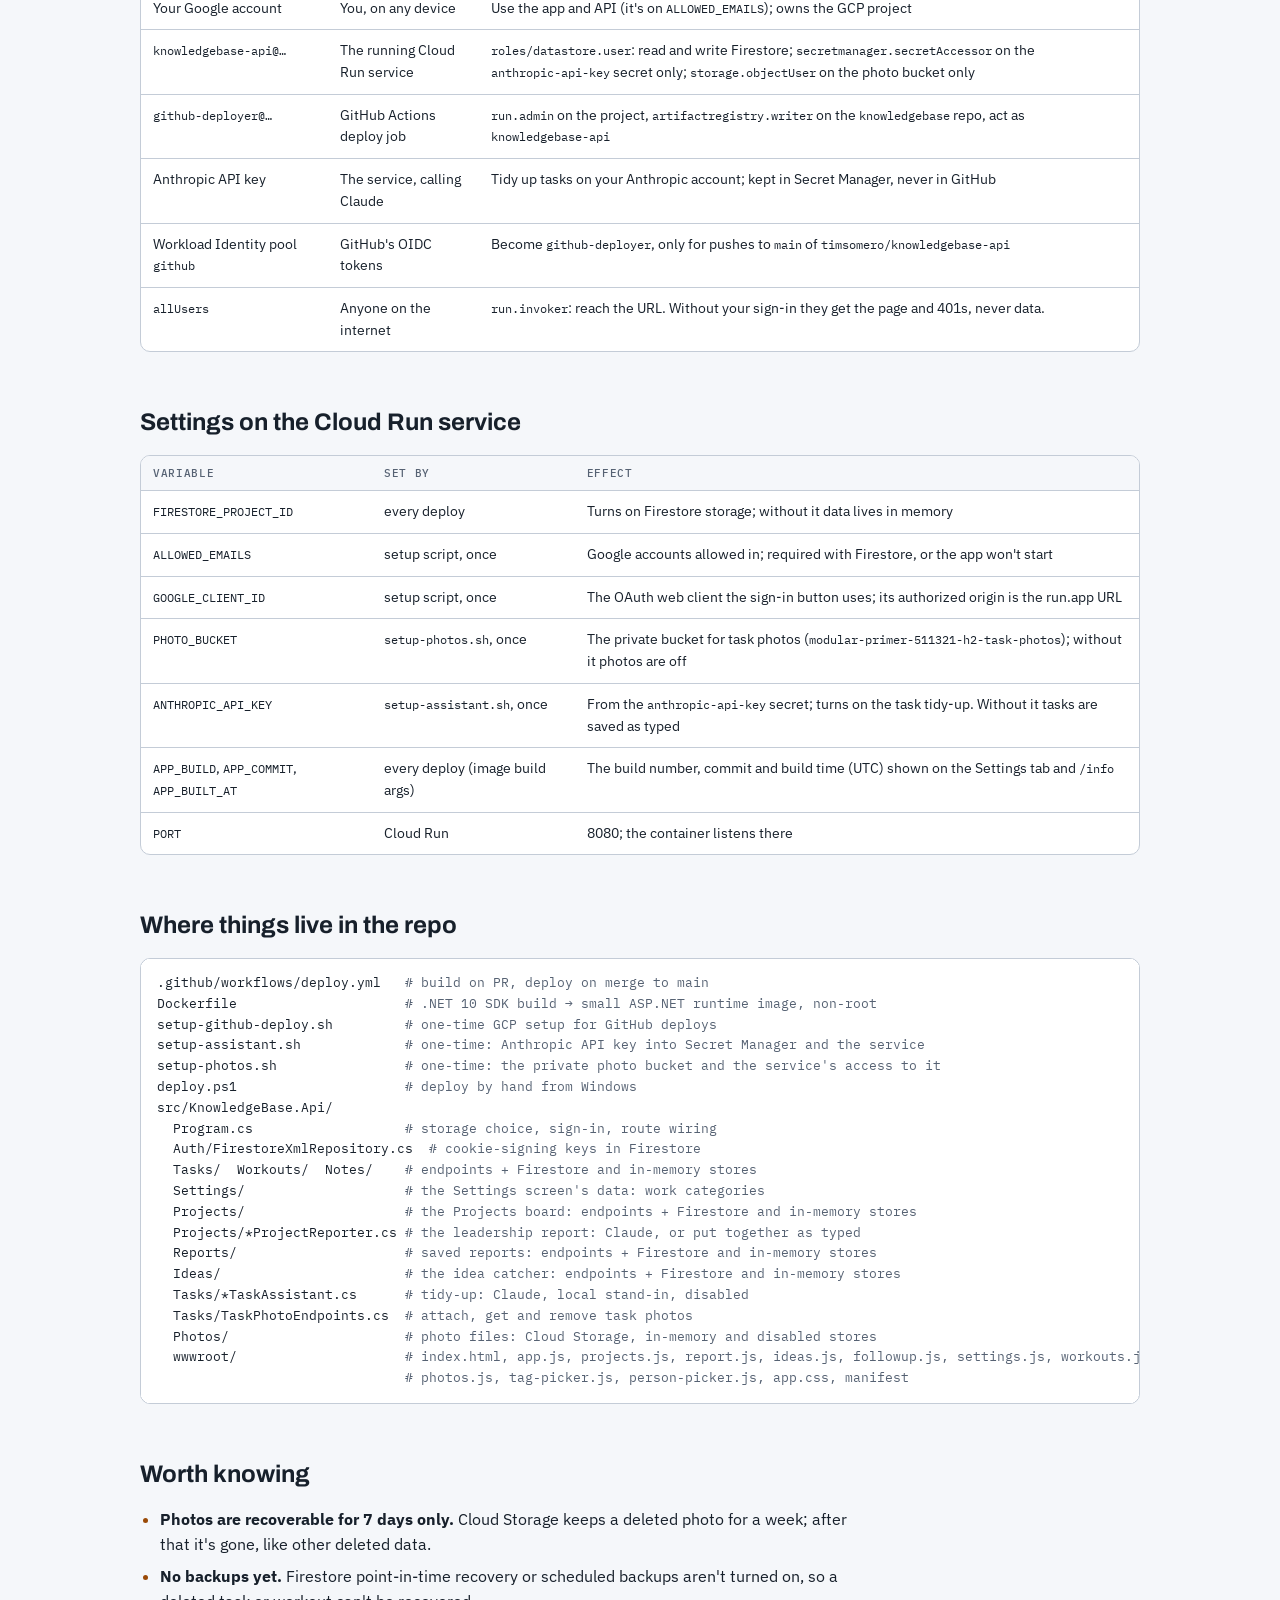
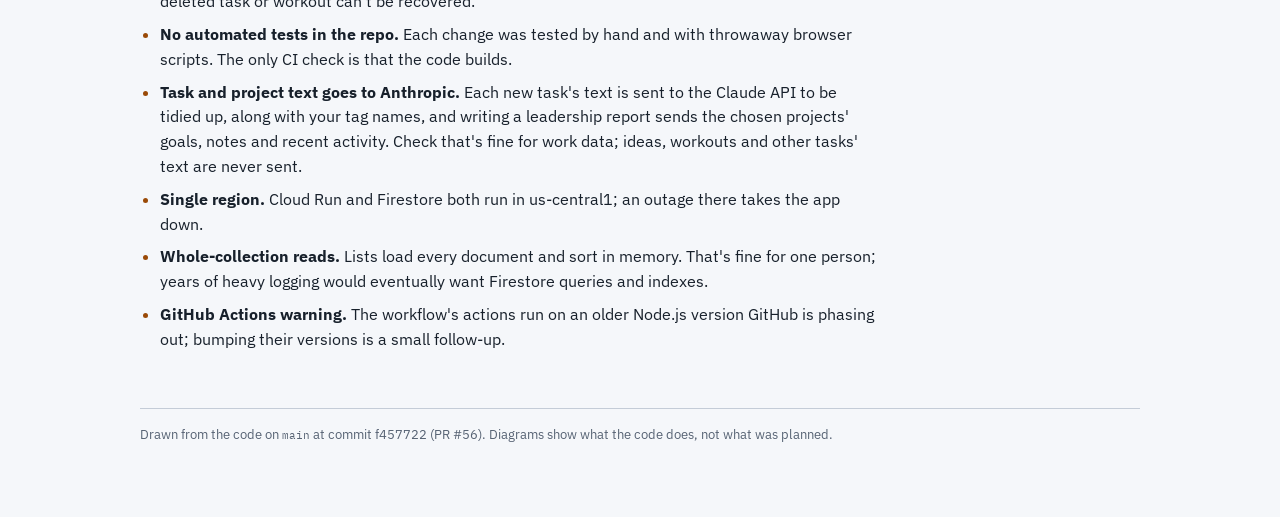
==== commit 048826f6: "Michigan maize and blue theme, with fluorescent yellow and red highlights The background is Michigan" ====
--- a/docs/architecture.html
+++ b/docs/architecture.html
@@ -675,11 +675,11 @@
       </table>
     </div>
     <p><strong>Personal and Work mode</strong> are two separate lists on the Tasks screen. The switch is remembered per device (in the browser's local storage), so a work computer can stay on Work. Adding a task in Work mode needs one of the work categories from Settings; the list then filters by category instead of tag. A task added in the last hour is highlighted and marked NEW (on screen only, not a stored tag).</p>
-    <p><strong>The Projects board</strong> is the Projects tab. It is the big picture next to the day-to-day list: blocked projects come first, and a project not checked in for 14 days fades with a dashed yellow border until someone taps Checked in on its page. A tile with an executive update shows a green "✓ Exec update" mark. Its <strong>Leadership report</strong> button turns the chosen projects into a status report (see above).</p>
+    <p><strong>The Projects board</strong> is the Projects tab. It is the big picture next to the day-to-day list: blocked projects come first, and a project not checked in for 14 days fades with a dashed fluorescent yellow border until someone taps Checked in on its page. A tile with an executive update shows a white "✓ Exec update" mark. Its <strong>Leadership report</strong> button turns the chosen projects into a status report (see above).</p>
     <p><strong>Following up on delegated tasks.</strong> An open task that's delegated has a Follow-up email button. Its screen fills in a subject ("Follow-up: &lt;task&gt; (due &lt;date&gt;)") and a body ("I'm following up on a task. The details are below." then the task, due date, priority, status and notes) straight from the saved task, each with its own Copy button, with no greeting or sign-off. Nothing is sent from the app or to Claude. <strong>Log that I sent it</strong> adds "Sent a follow-up email to &lt;name&gt;" to the task's activity, which works like a project's.</p>
     <p><strong>The idea catcher</strong> is the glowing lightbulb next to Personal | Work. Ideas are kept exactly as typed or dictated, with no tidy-up and nothing sent to Claude; a new idea is kept on the device until it is saved, so leaving the screen loses nothing.</p>
     <p><strong>Writing help.</strong> Web addresses in project notes and in project and task activity become tappable links (<code>http://</code>, <code>https://</code> or <code>www.</code>, opening in a new tab). Project notes read as text with live links, with Edit (or a tap on the text) to type, and their links are also listed under them as buttons under a "Links" label. The project Goal, Executive update, Notes and Activity boxes and the idea box turn on the device's own spell check, autocorrect and sentence capitals; nothing is sent anywhere for it.</p>
-    <p>Styles live in <code>app.css</code>: one black theme with fluorescent lime, yellow, orange, red and green (no light mode), from a short list of color variables at the top. The Settings tab shows the running build ("Build N · commit · built" date and time) and offers a reload when the server runs a newer one. <code>manifest.webmanifest</code> and <code>icon.svg</code> make it installable as "TFAssist" on a home screen.</p>
+    <p>Styles live in <code>app.css</code>: one University of Michigan maize-and-blue theme, with fluorescent yellow and red for what must stand out (no light mode), from a short list of color variables at the top. The Settings tab shows the running build ("Build N · commit · built" date and time) and offers a reload when the server runs a newer one. <code>manifest.webmanifest</code> and <code>icon.svg</code> make it installable as "TFAssist" on a home screen.</p>
   </section>
 
   <section id="deploy">
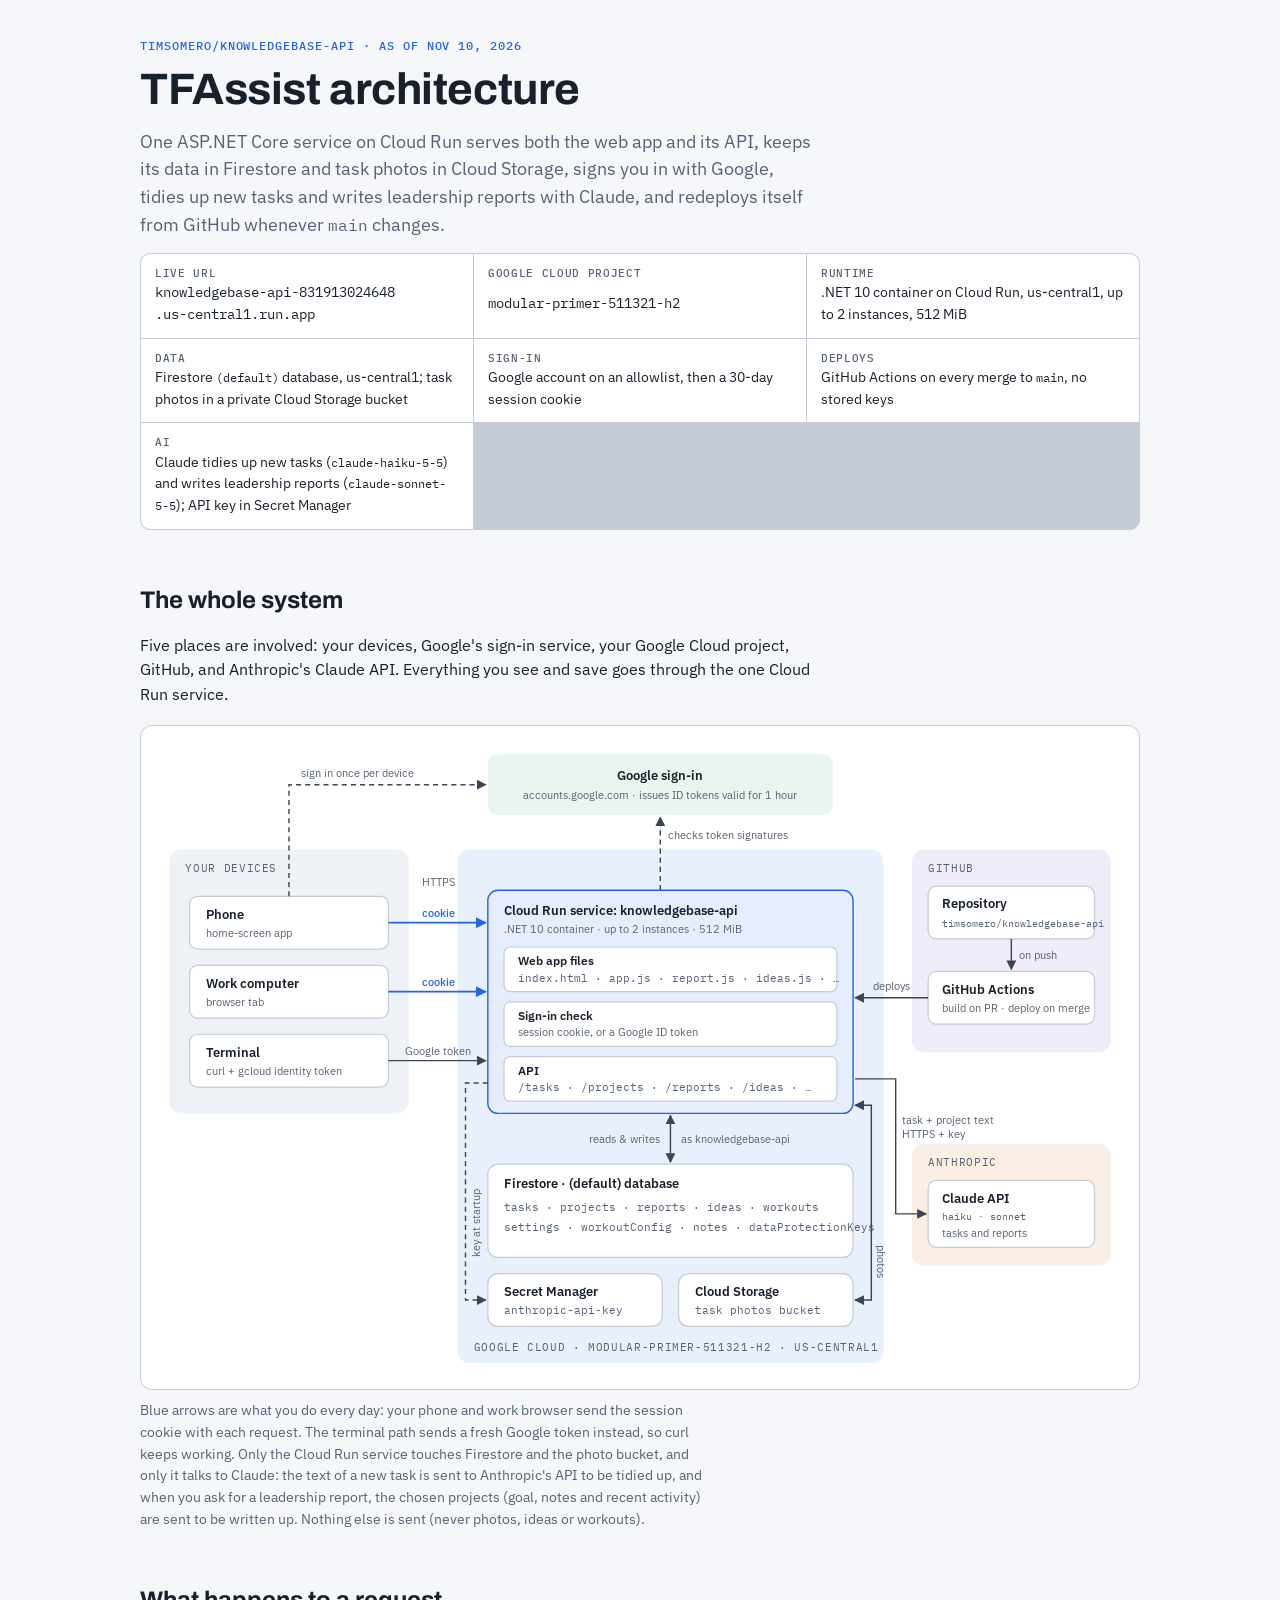
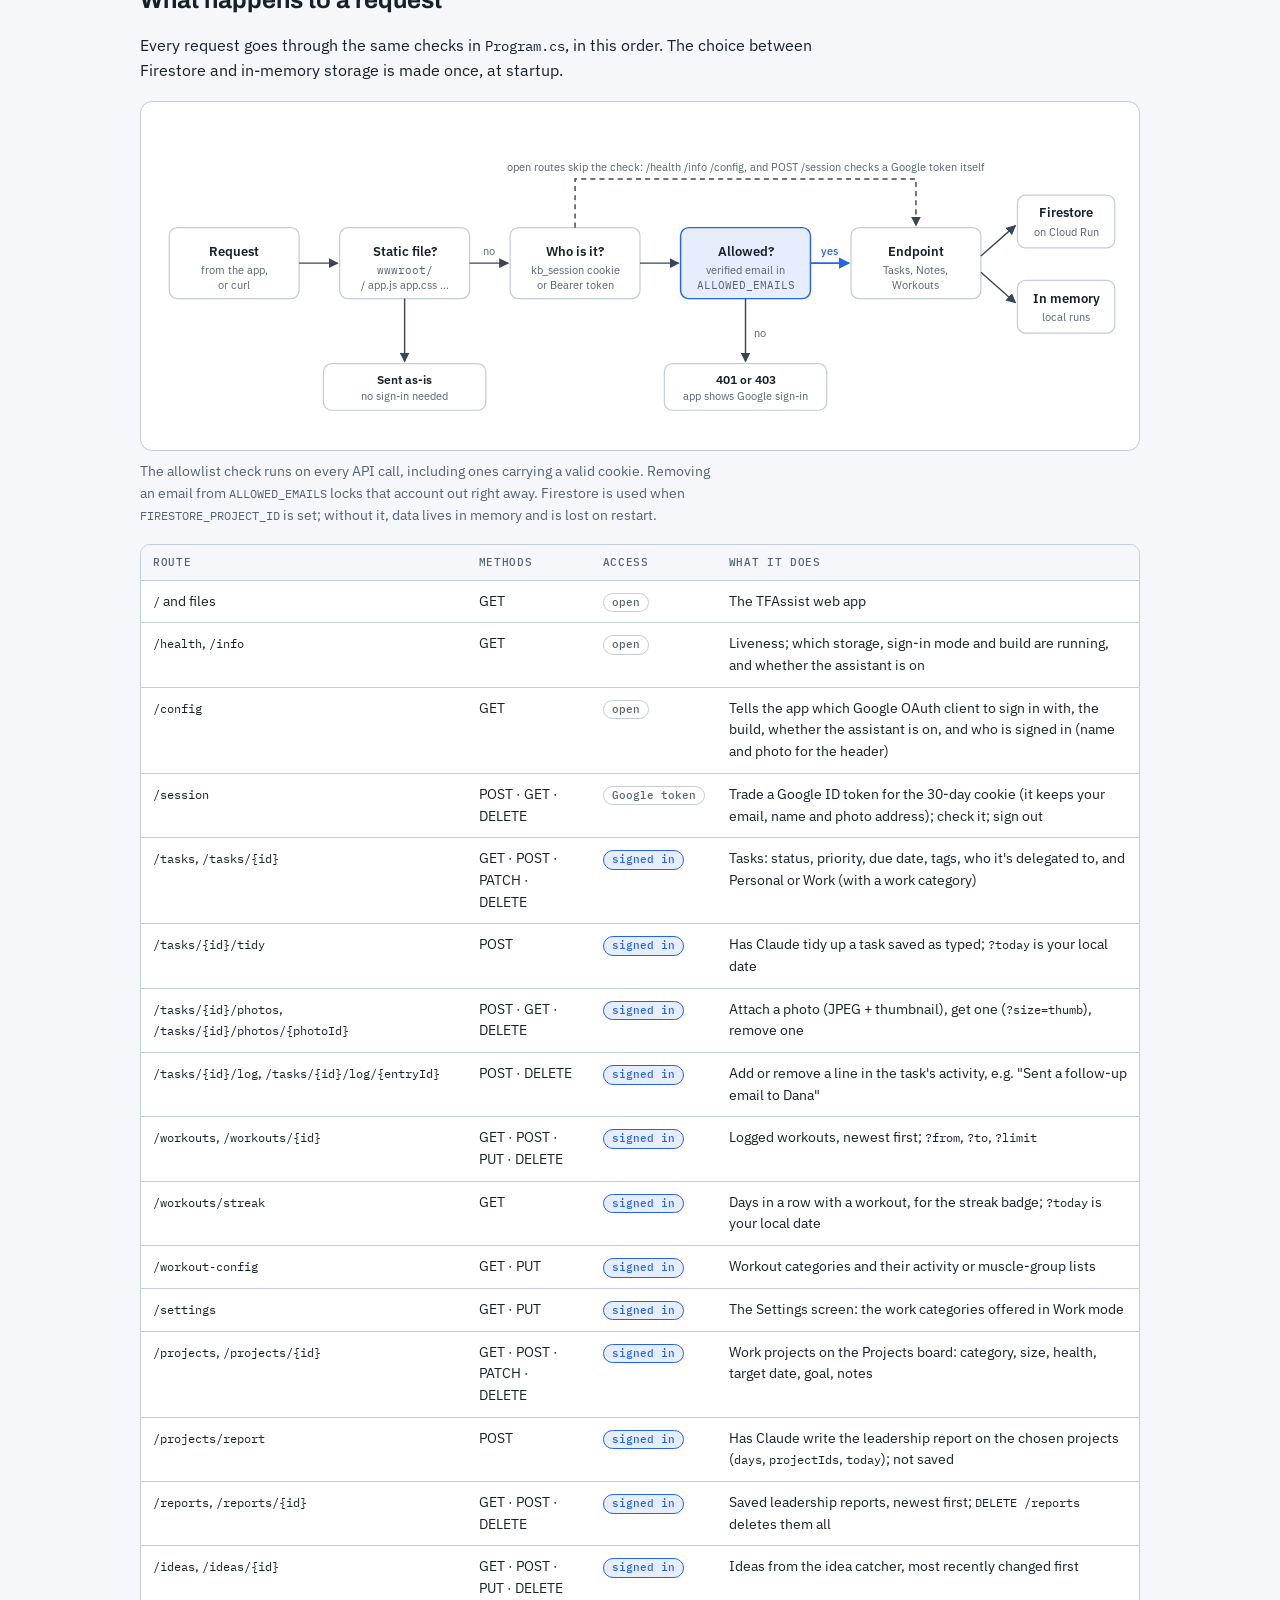
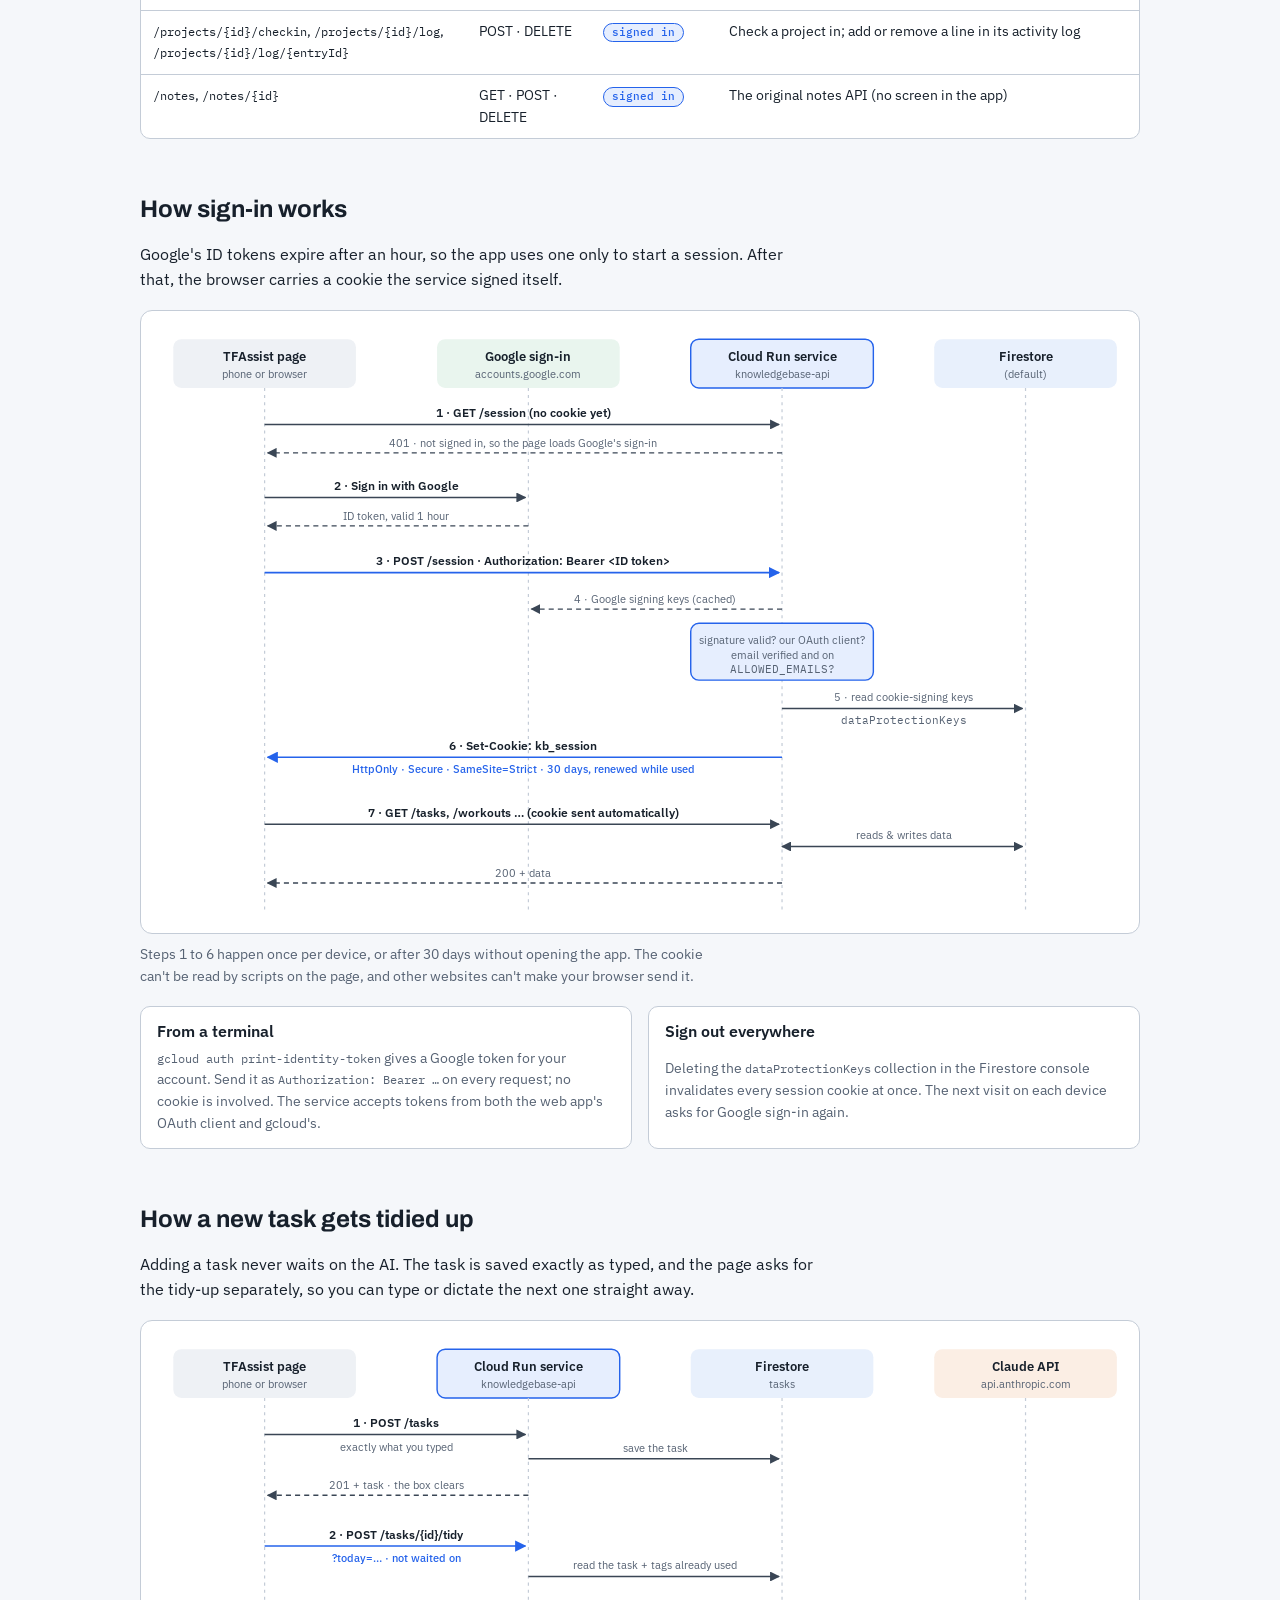
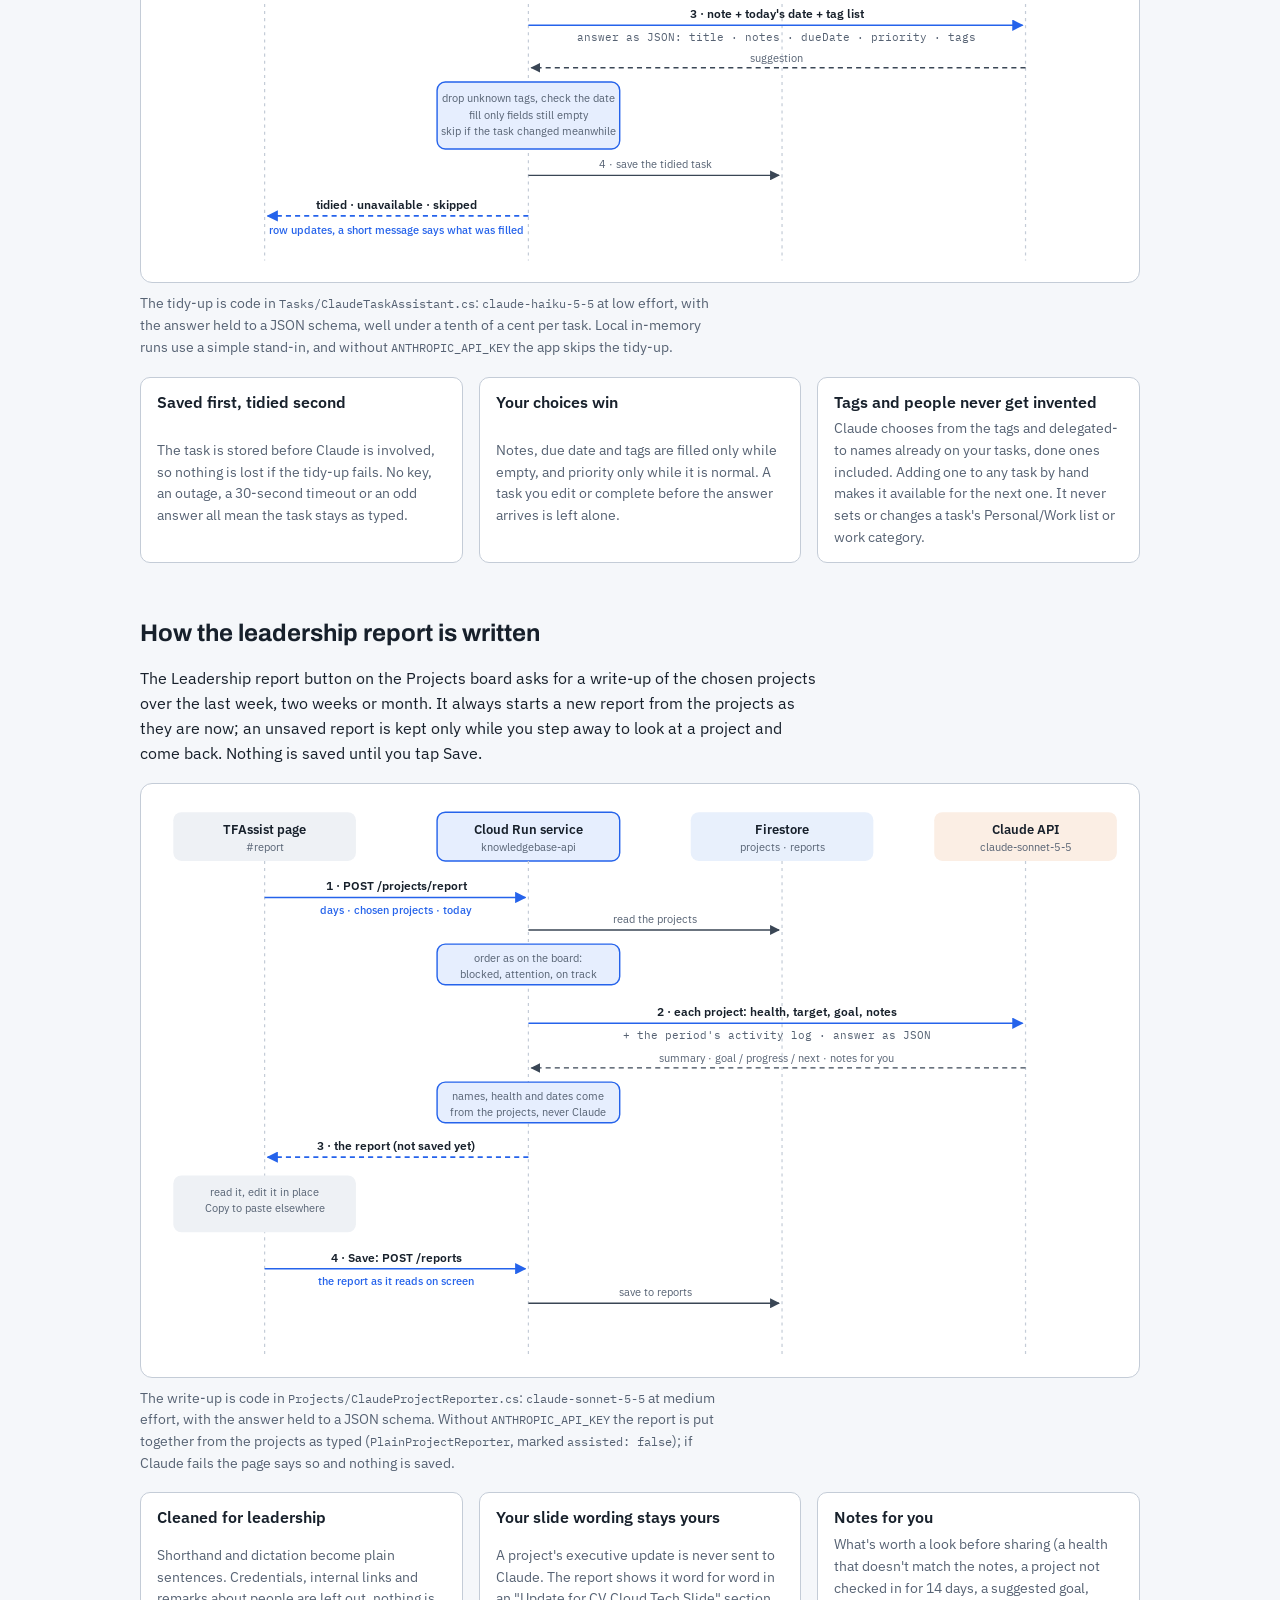
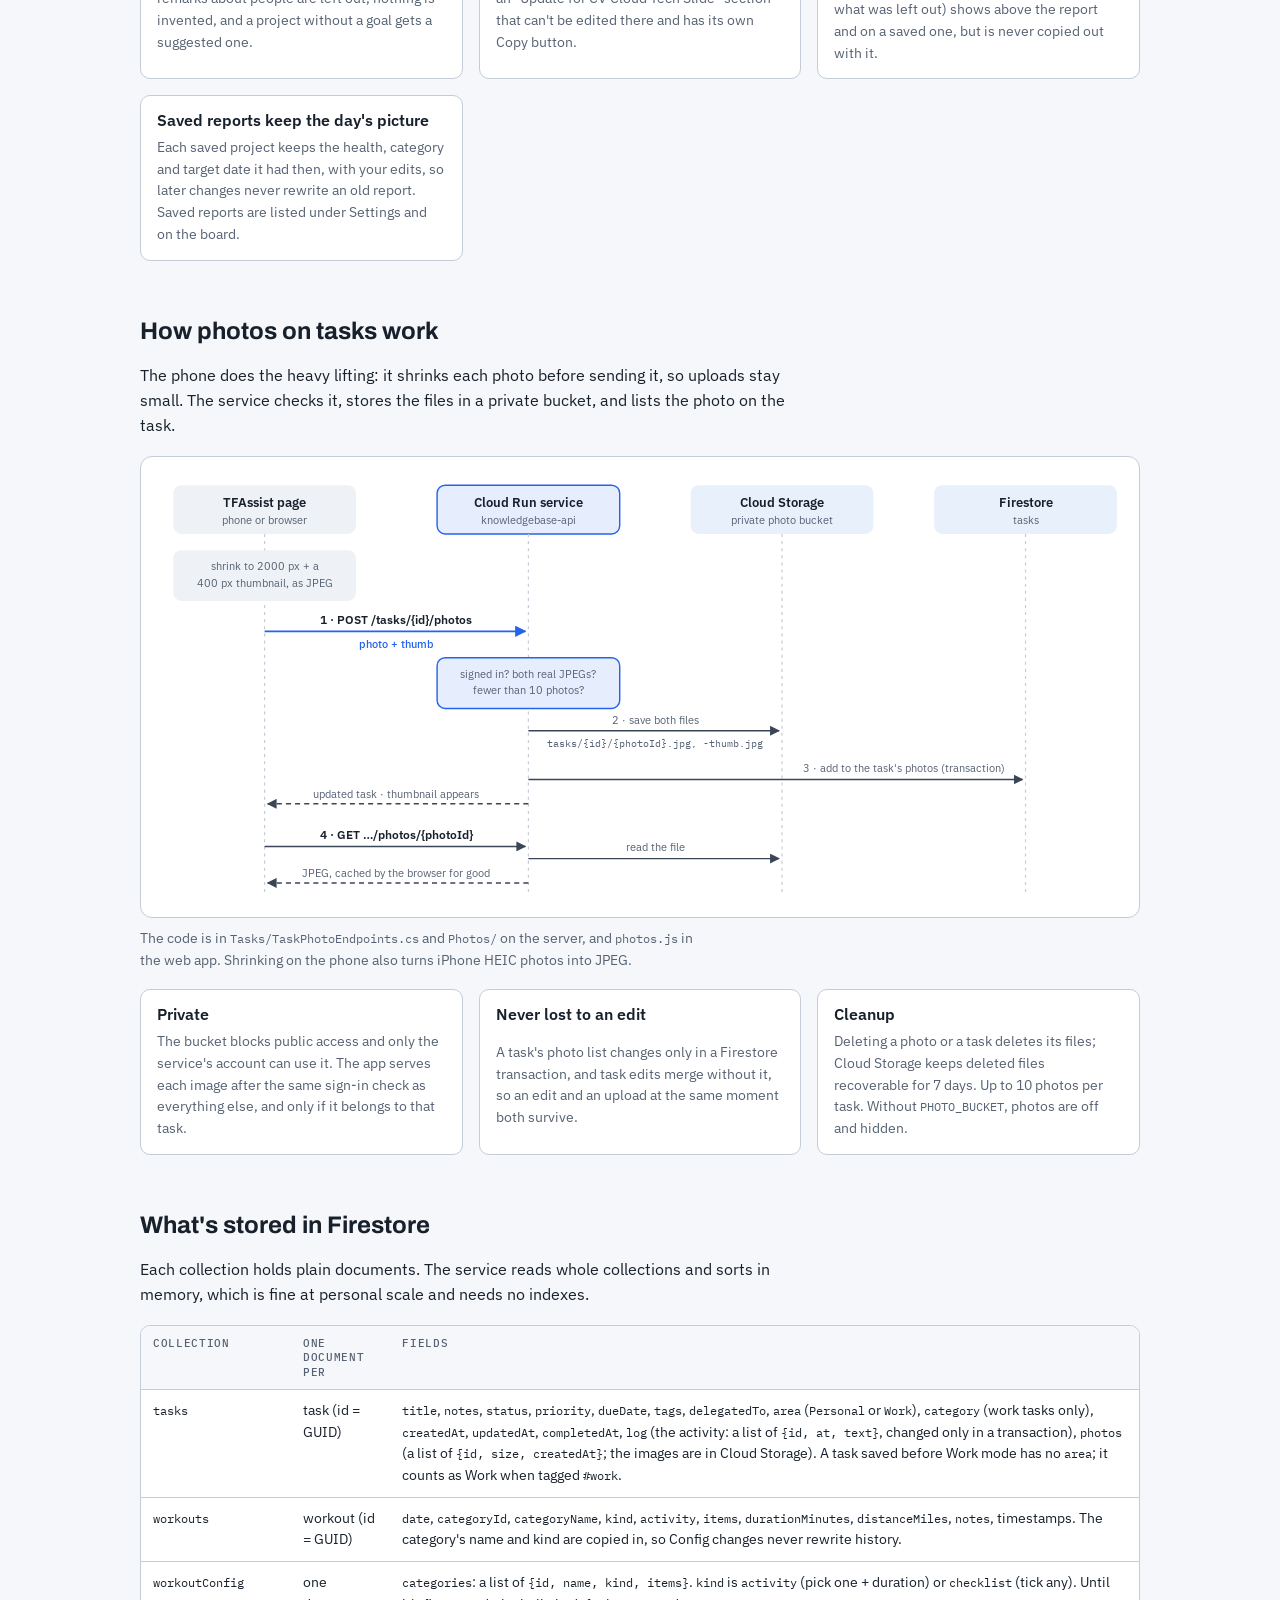
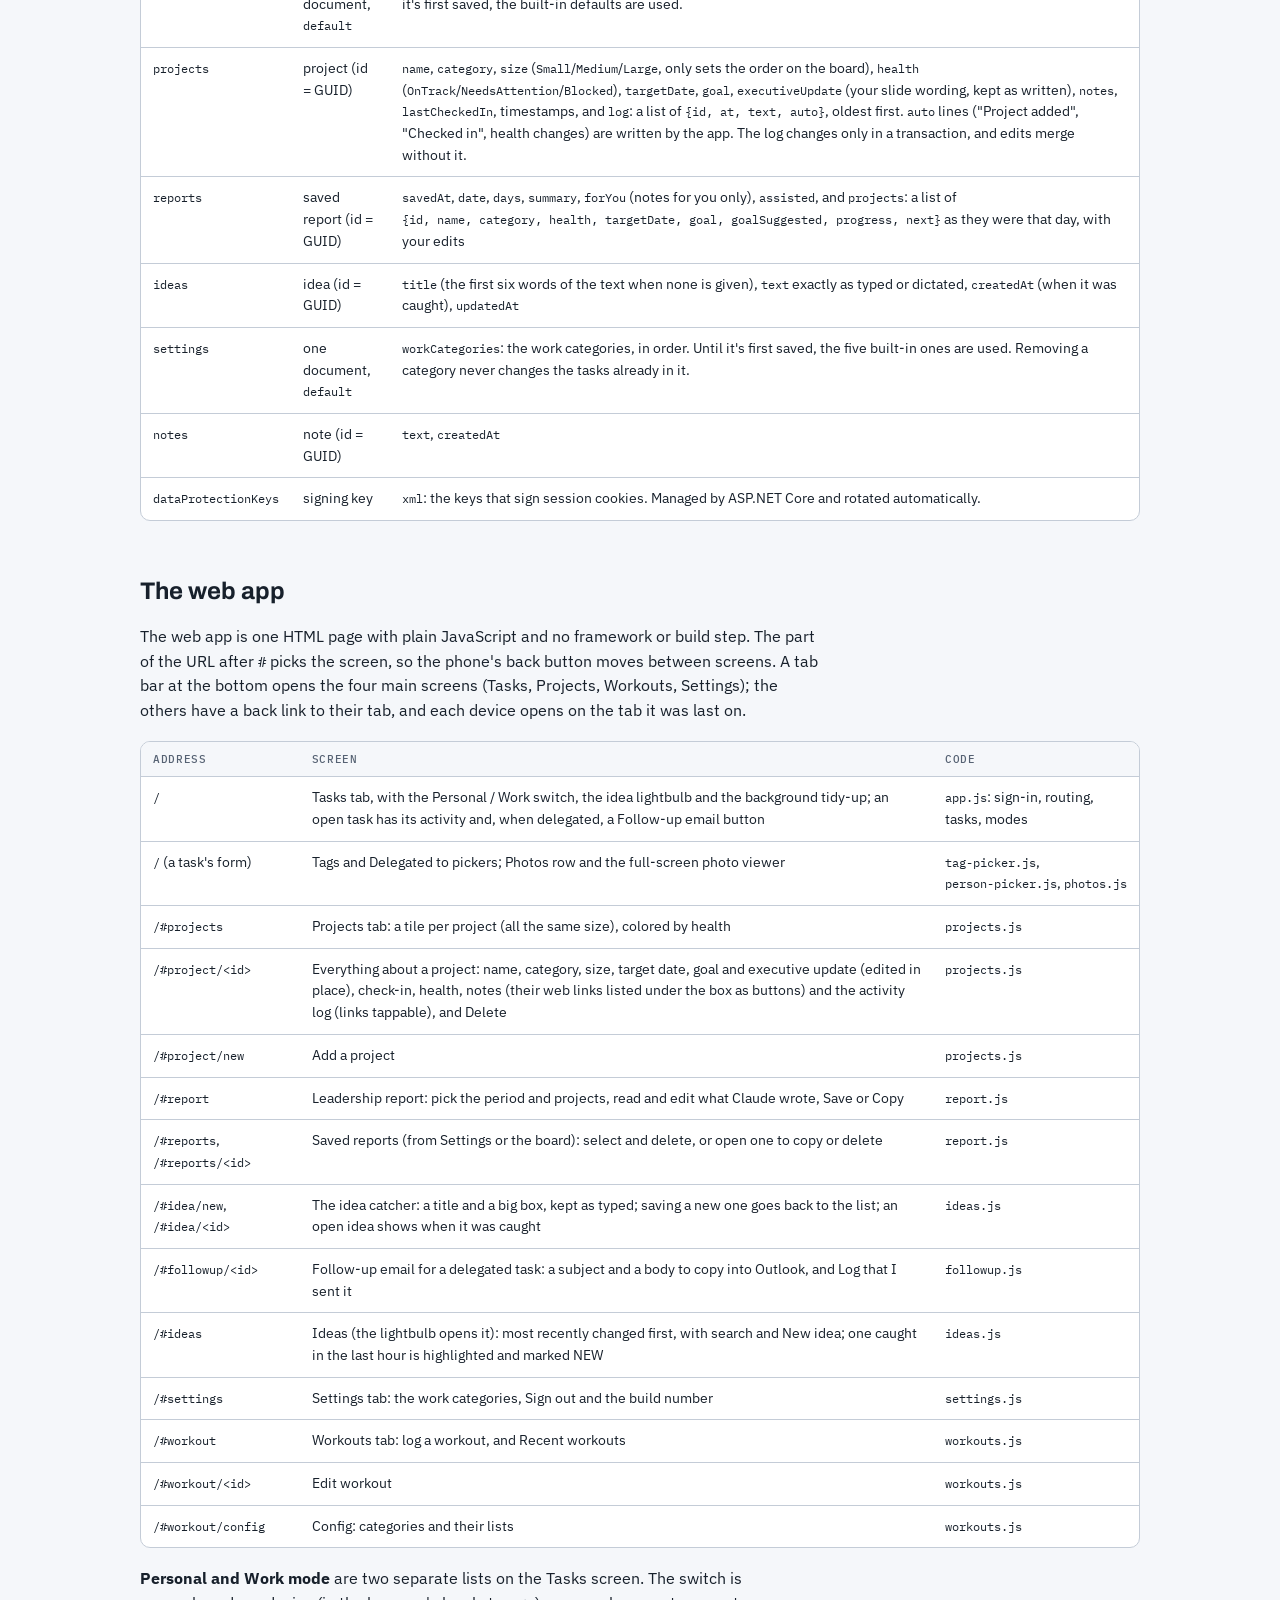
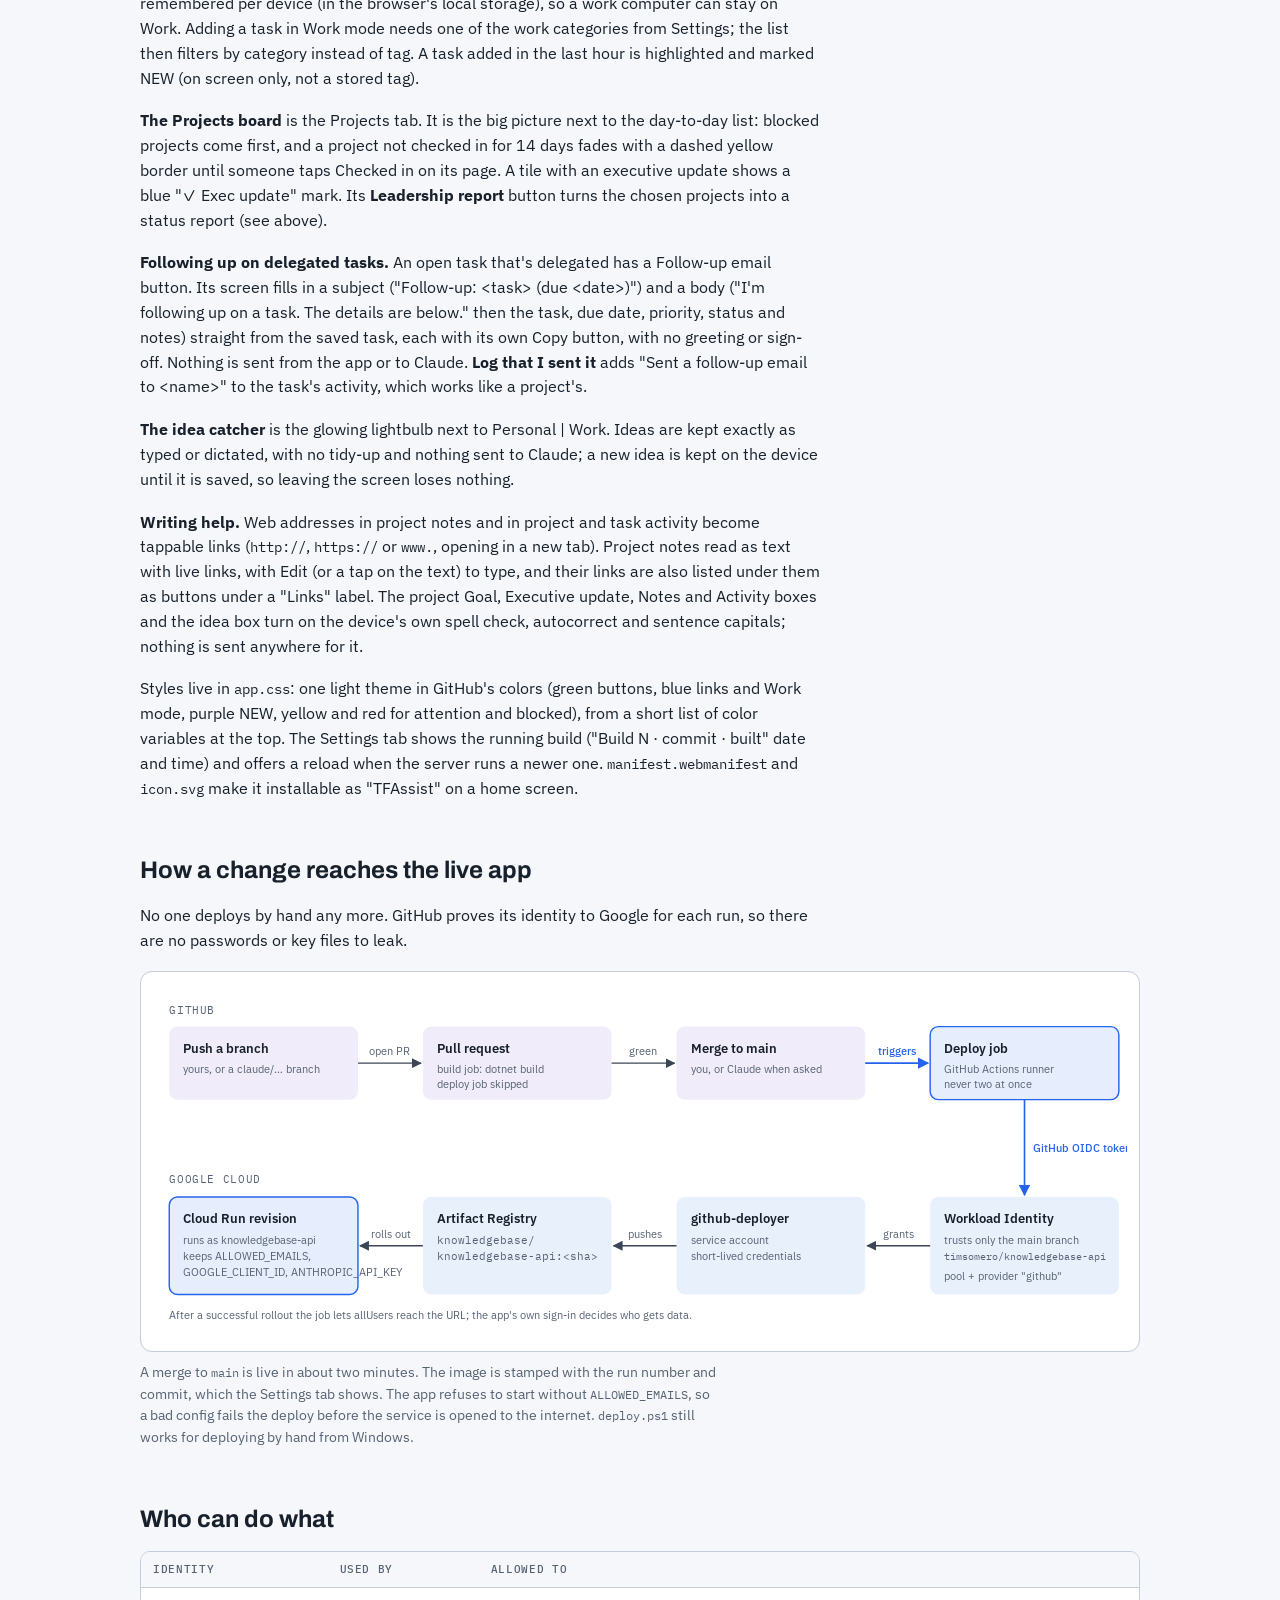
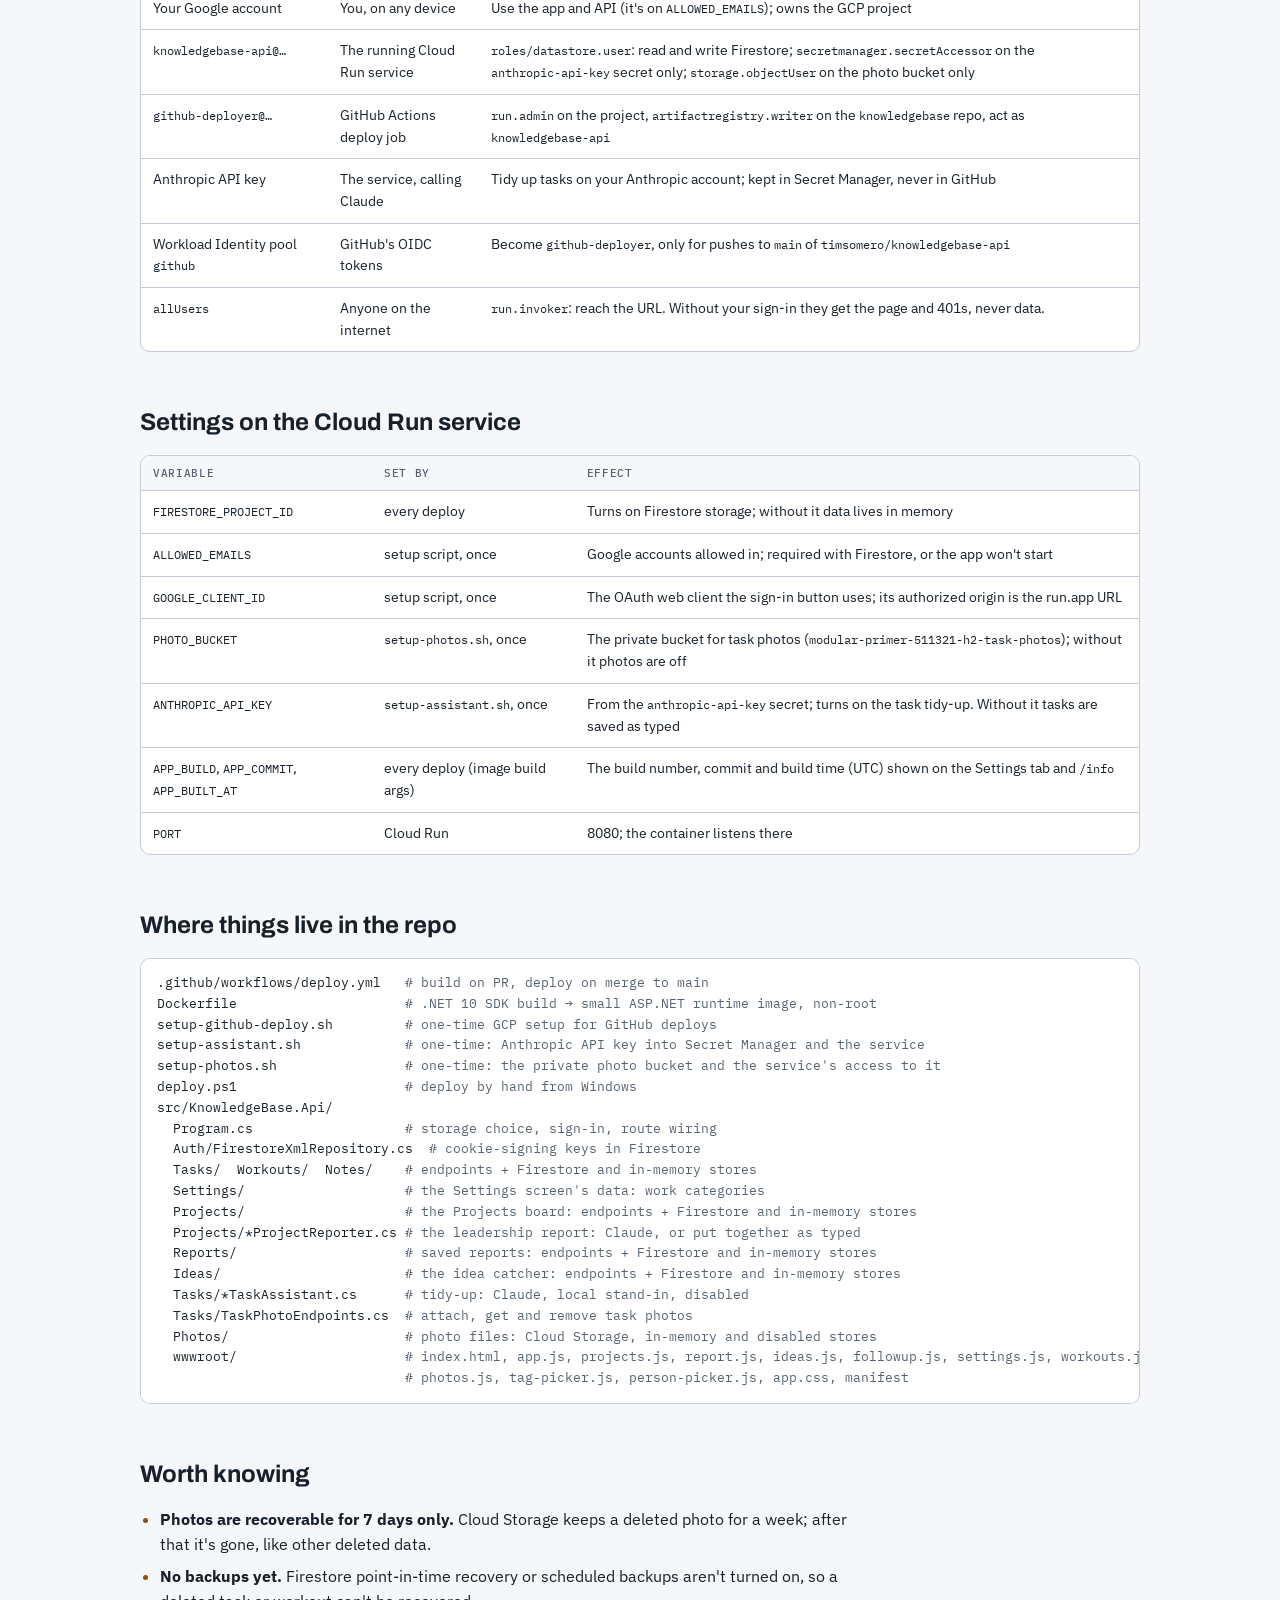
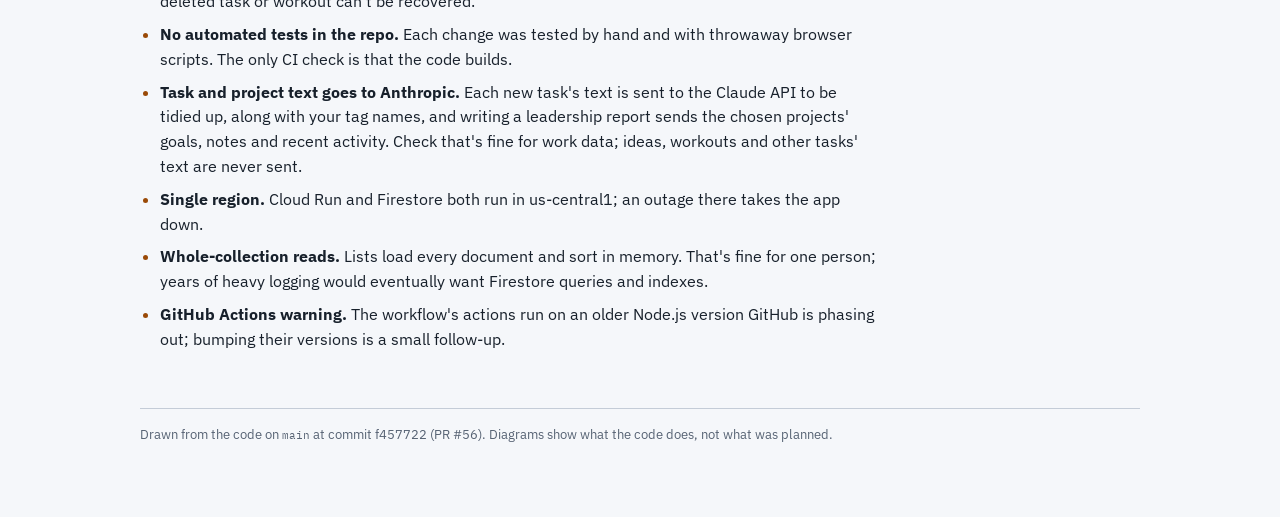
==== commit 03bc8945: "GitHub light colors instead of maize and blue White background with a light gray header bar and gray" ====
--- a/docs/architecture.html
+++ b/docs/architecture.html
@@ -675,11 +675,11 @@
       </table>
     </div>
     <p><strong>Personal and Work mode</strong> are two separate lists on the Tasks screen. The switch is remembered per device (in the browser's local storage), so a work computer can stay on Work. Adding a task in Work mode needs one of the work categories from Settings; the list then filters by category instead of tag. A task added in the last hour is highlighted and marked NEW (on screen only, not a stored tag).</p>
-    <p><strong>The Projects board</strong> is the Projects tab. It is the big picture next to the day-to-day list: blocked projects come first, and a project not checked in for 14 days fades with a dashed fluorescent yellow border until someone taps Checked in on its page. A tile with an executive update shows a white "✓ Exec update" mark. Its <strong>Leadership report</strong> button turns the chosen projects into a status report (see above).</p>
+    <p><strong>The Projects board</strong> is the Projects tab. It is the big picture next to the day-to-day list: blocked projects come first, and a project not checked in for 14 days fades with a dashed yellow border until someone taps Checked in on its page. A tile with an executive update shows a blue "✓ Exec update" mark. Its <strong>Leadership report</strong> button turns the chosen projects into a status report (see above).</p>
     <p><strong>Following up on delegated tasks.</strong> An open task that's delegated has a Follow-up email button. Its screen fills in a subject ("Follow-up: &lt;task&gt; (due &lt;date&gt;)") and a body ("I'm following up on a task. The details are below." then the task, due date, priority, status and notes) straight from the saved task, each with its own Copy button, with no greeting or sign-off. Nothing is sent from the app or to Claude. <strong>Log that I sent it</strong> adds "Sent a follow-up email to &lt;name&gt;" to the task's activity, which works like a project's.</p>
     <p><strong>The idea catcher</strong> is the glowing lightbulb next to Personal | Work. Ideas are kept exactly as typed or dictated, with no tidy-up and nothing sent to Claude; a new idea is kept on the device until it is saved, so leaving the screen loses nothing.</p>
     <p><strong>Writing help.</strong> Web addresses in project notes and in project and task activity become tappable links (<code>http://</code>, <code>https://</code> or <code>www.</code>, opening in a new tab). Project notes read as text with live links, with Edit (or a tap on the text) to type, and their links are also listed under them as buttons under a "Links" label. The project Goal, Executive update, Notes and Activity boxes and the idea box turn on the device's own spell check, autocorrect and sentence capitals; nothing is sent anywhere for it.</p>
-    <p>Styles live in <code>app.css</code>: one University of Michigan maize-and-blue theme, with fluorescent yellow and red for what must stand out (no light mode), from a short list of color variables at the top. The Settings tab shows the running build ("Build N · commit · built" date and time) and offers a reload when the server runs a newer one. <code>manifest.webmanifest</code> and <code>icon.svg</code> make it installable as "TFAssist" on a home screen.</p>
+    <p>Styles live in <code>app.css</code>: one light theme in GitHub's colors (green buttons, blue links and Work mode, purple NEW, yellow and red for attention and blocked), from a short list of color variables at the top. The Settings tab shows the running build ("Build N · commit · built" date and time) and offers a reload when the server runs a newer one. <code>manifest.webmanifest</code> and <code>icon.svg</code> make it installable as "TFAssist" on a home screen.</p>
   </section>
 
   <section id="deploy">
